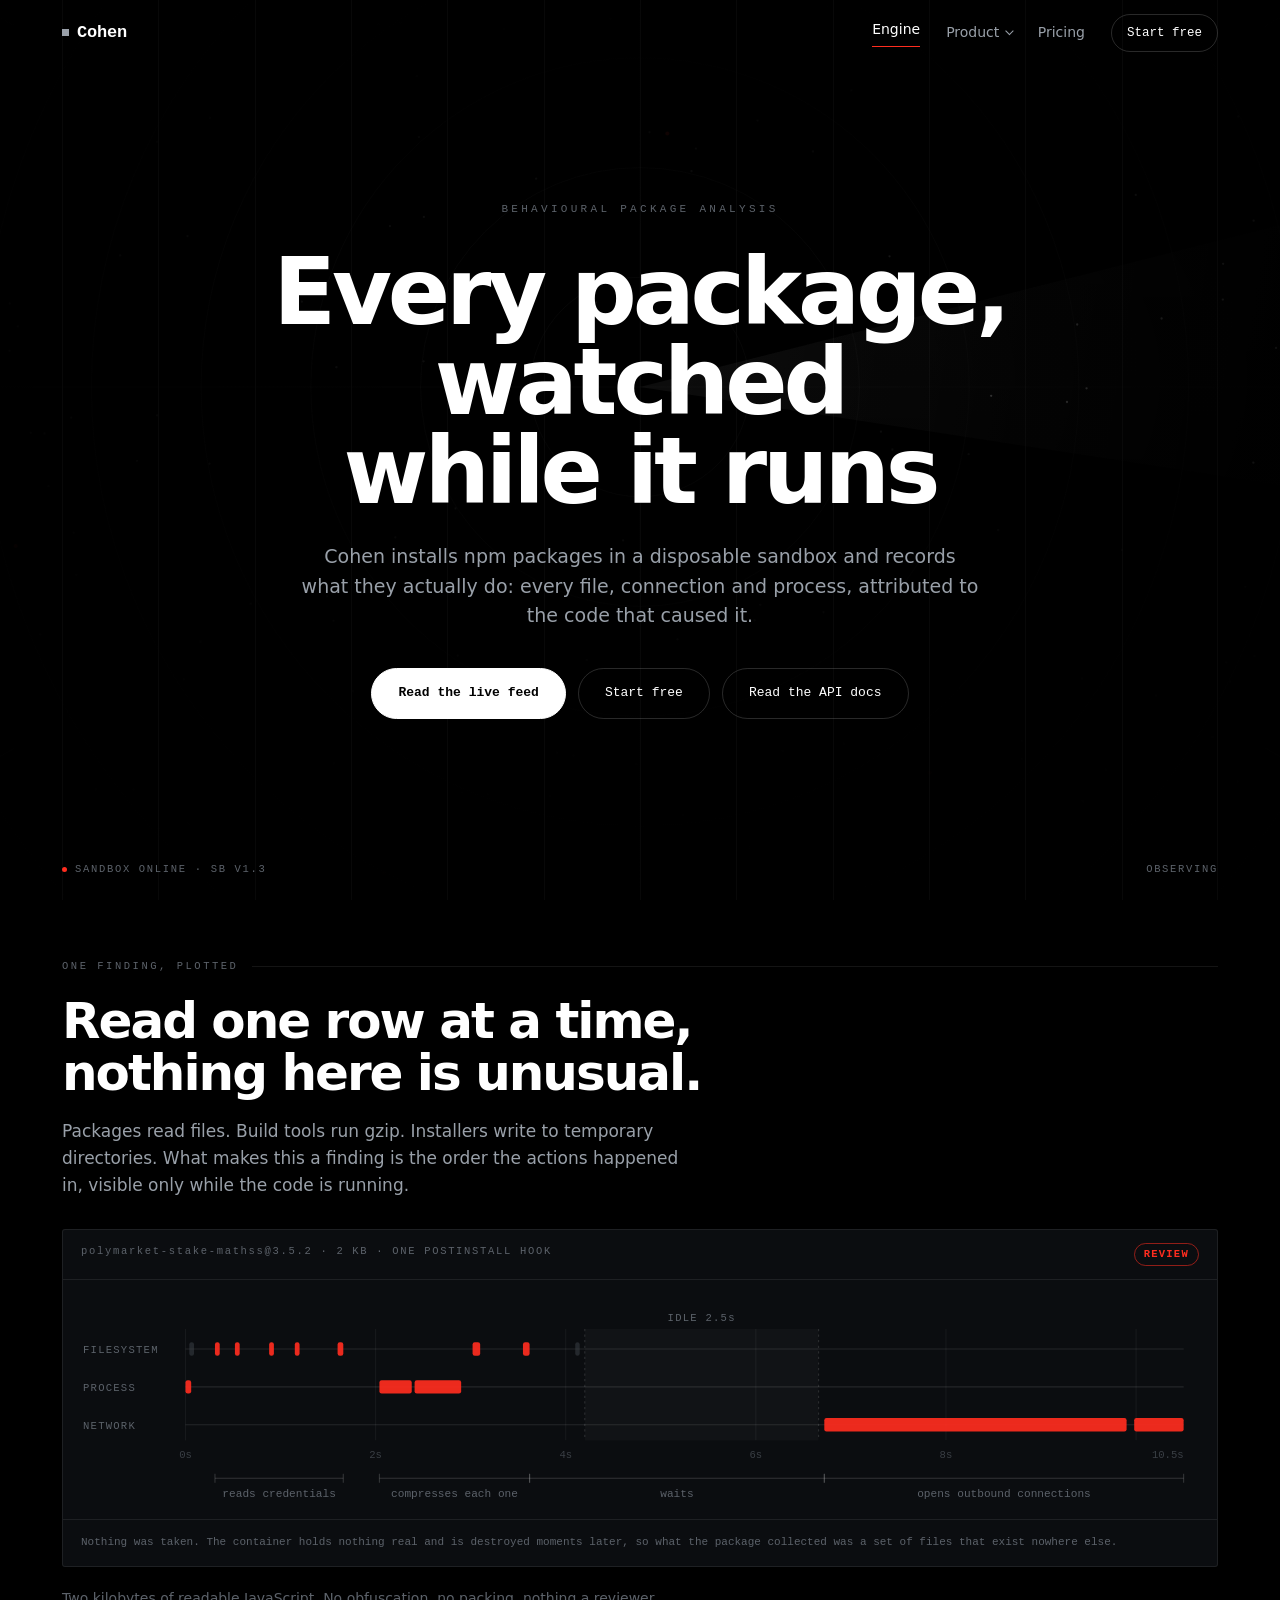
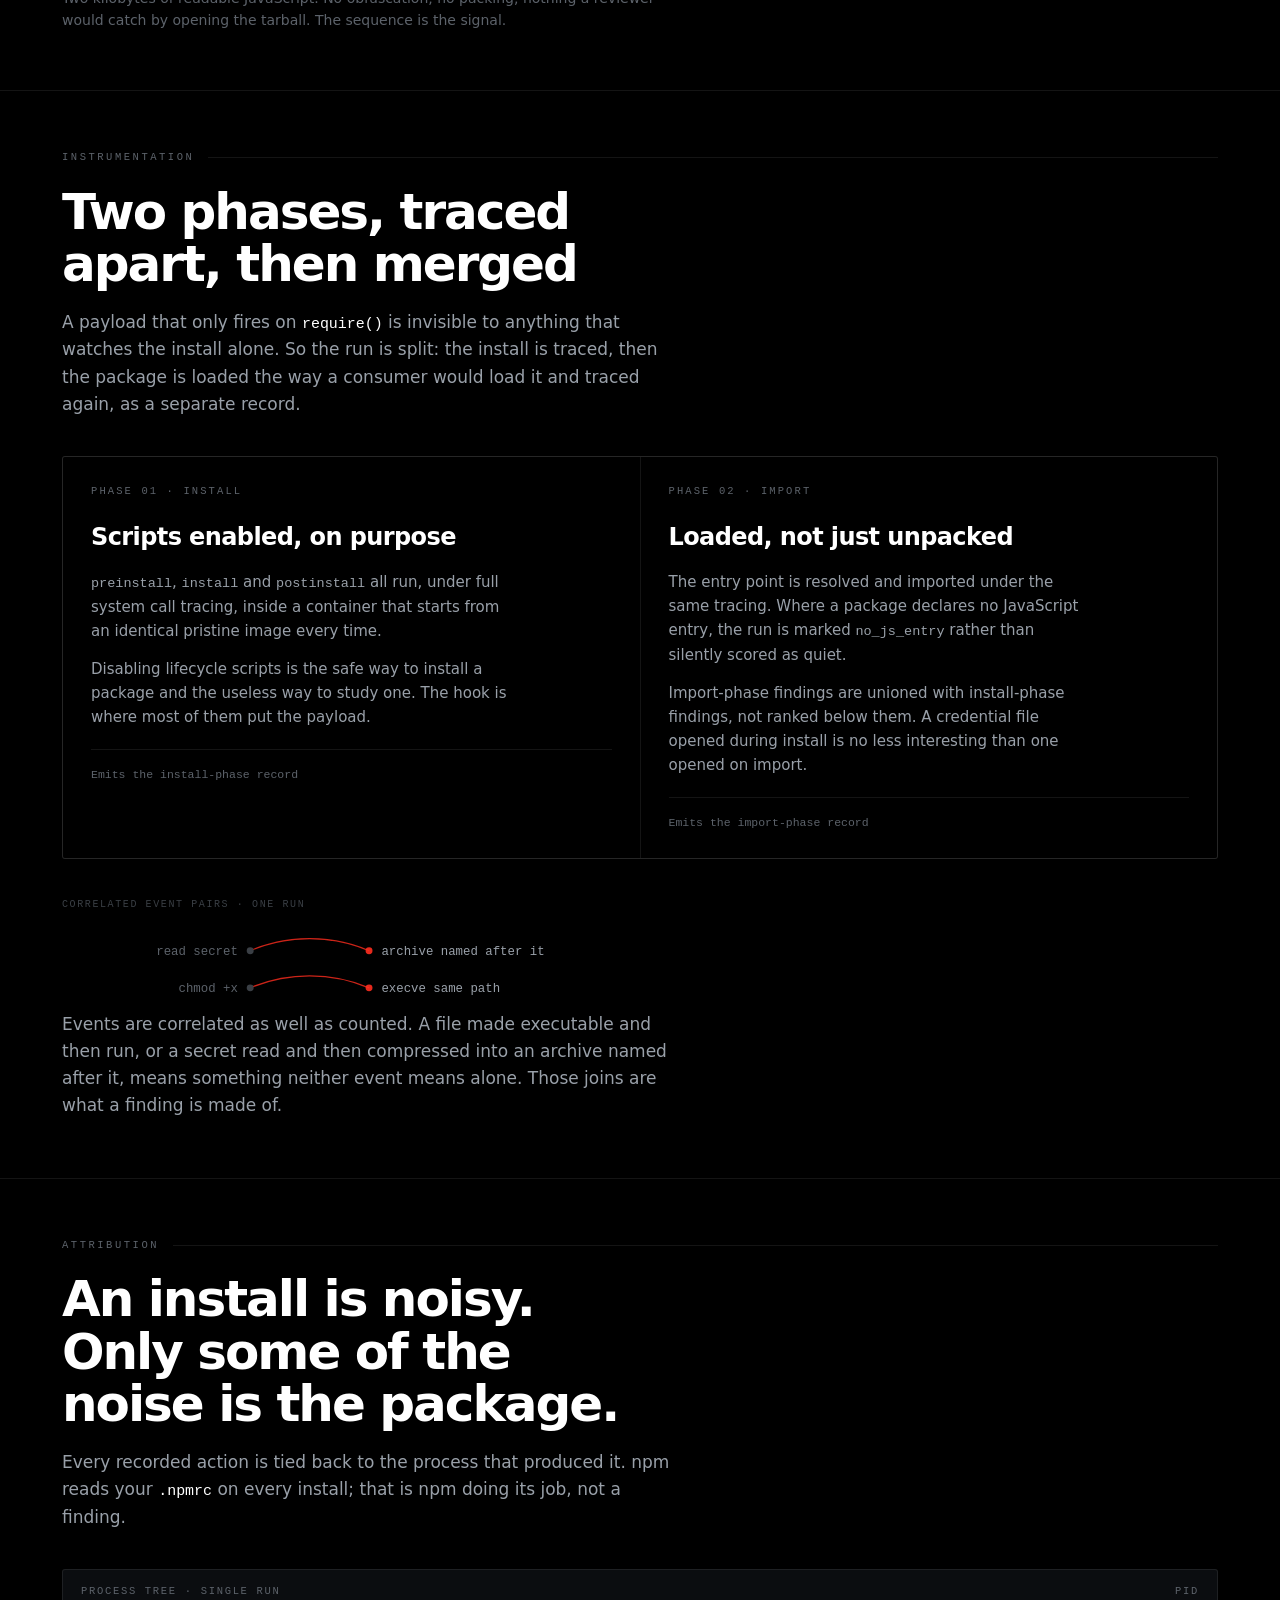
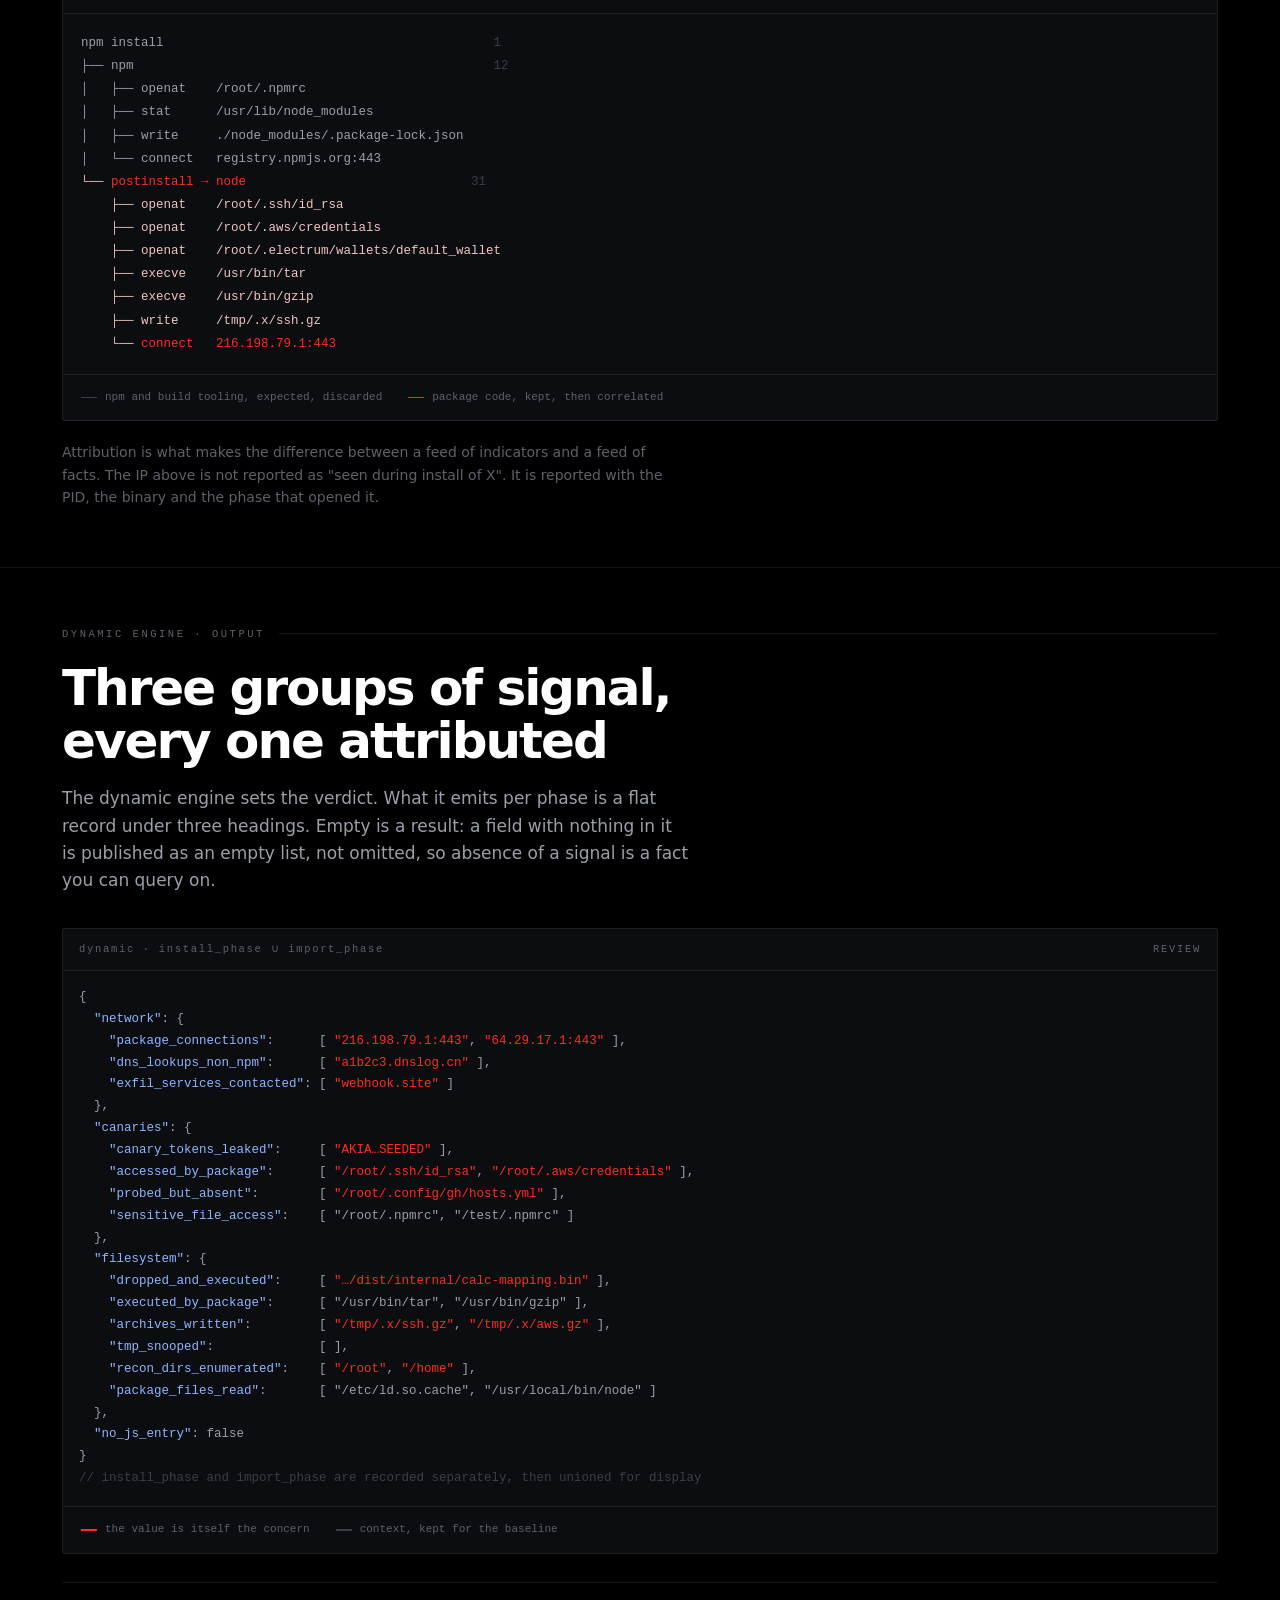
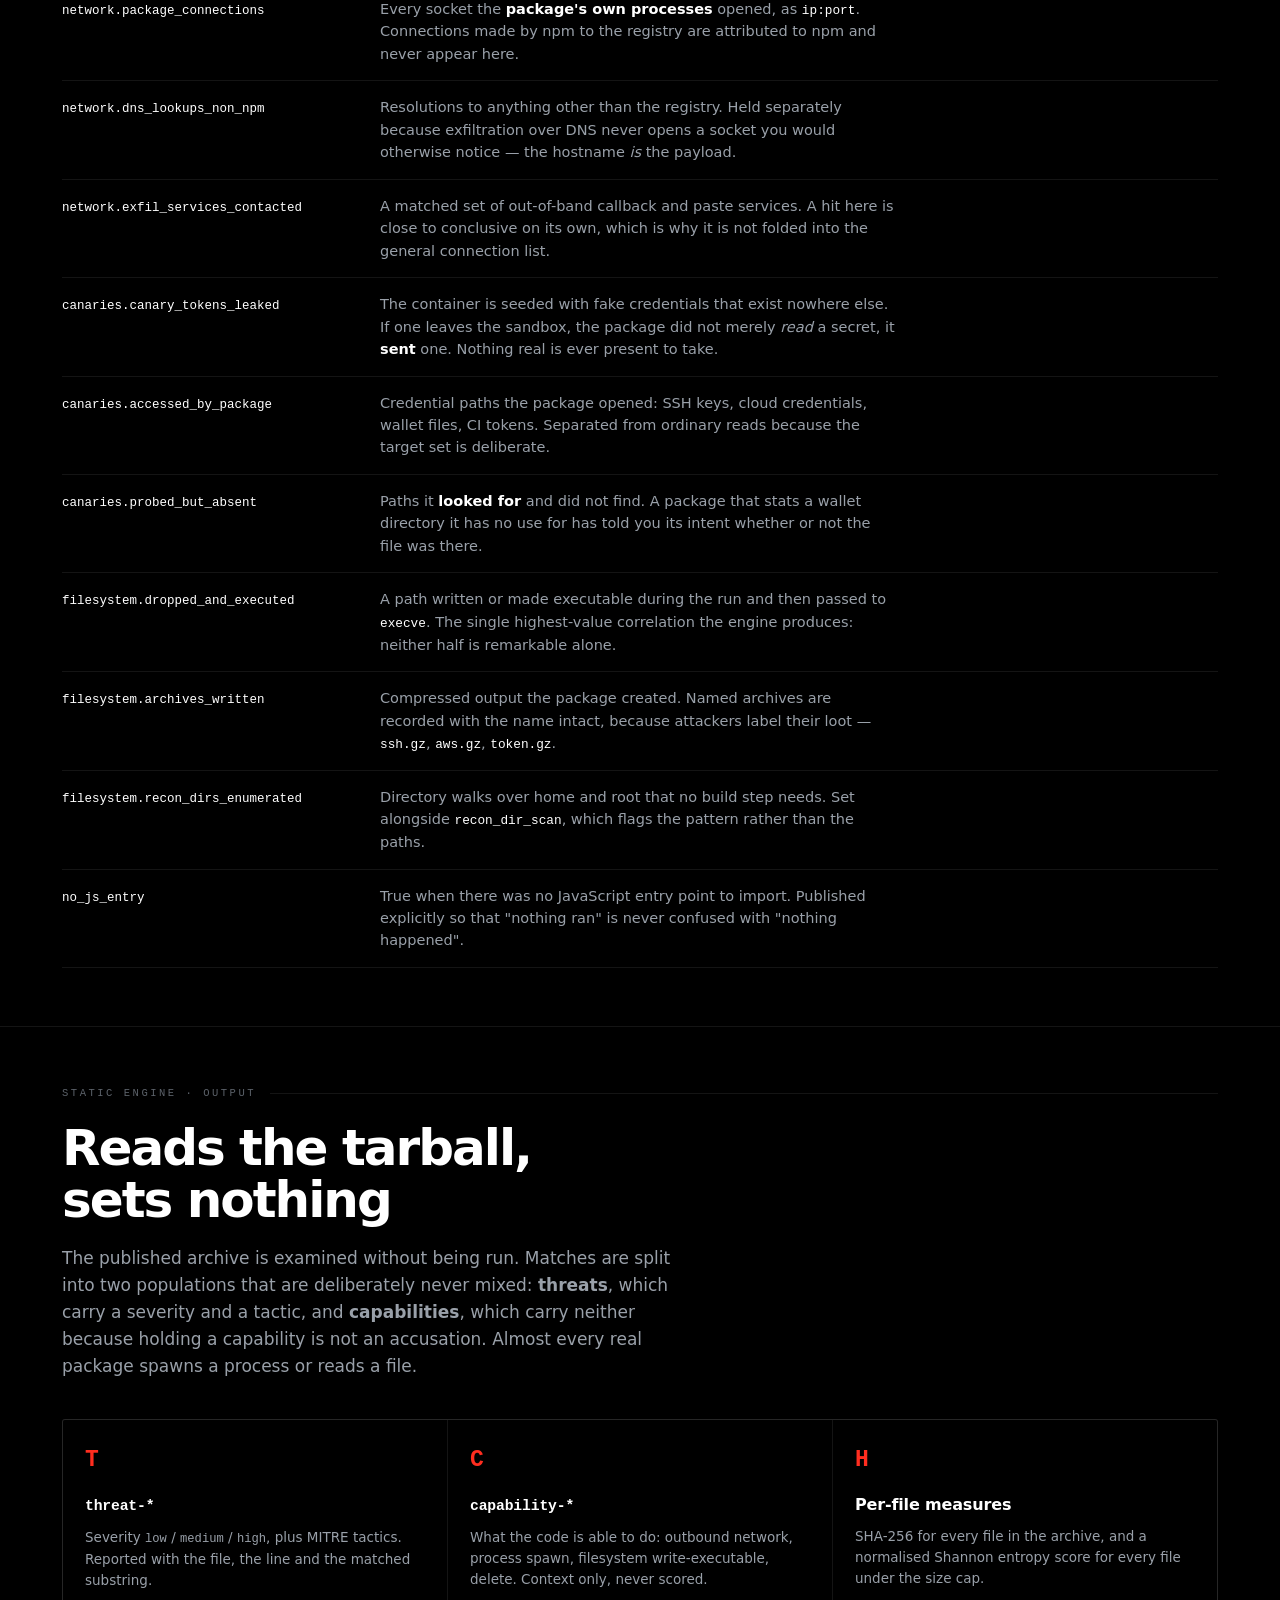
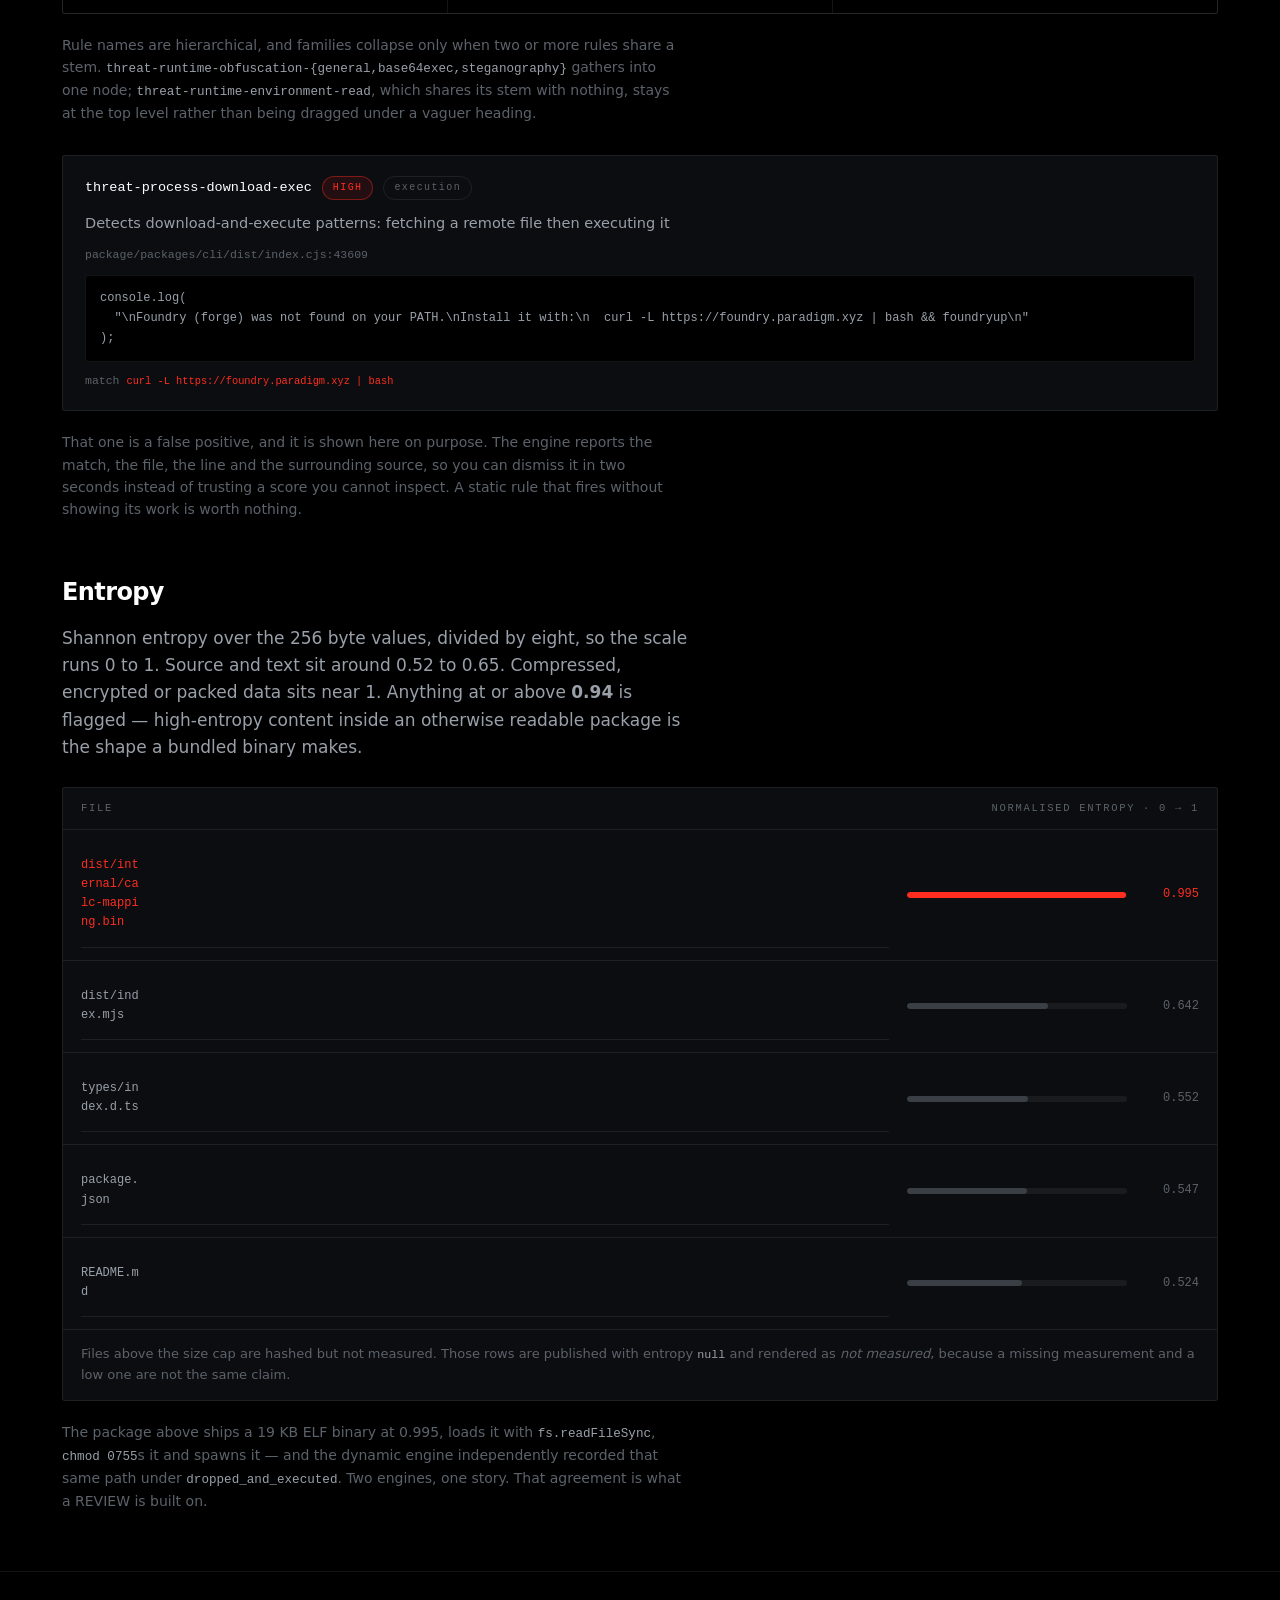
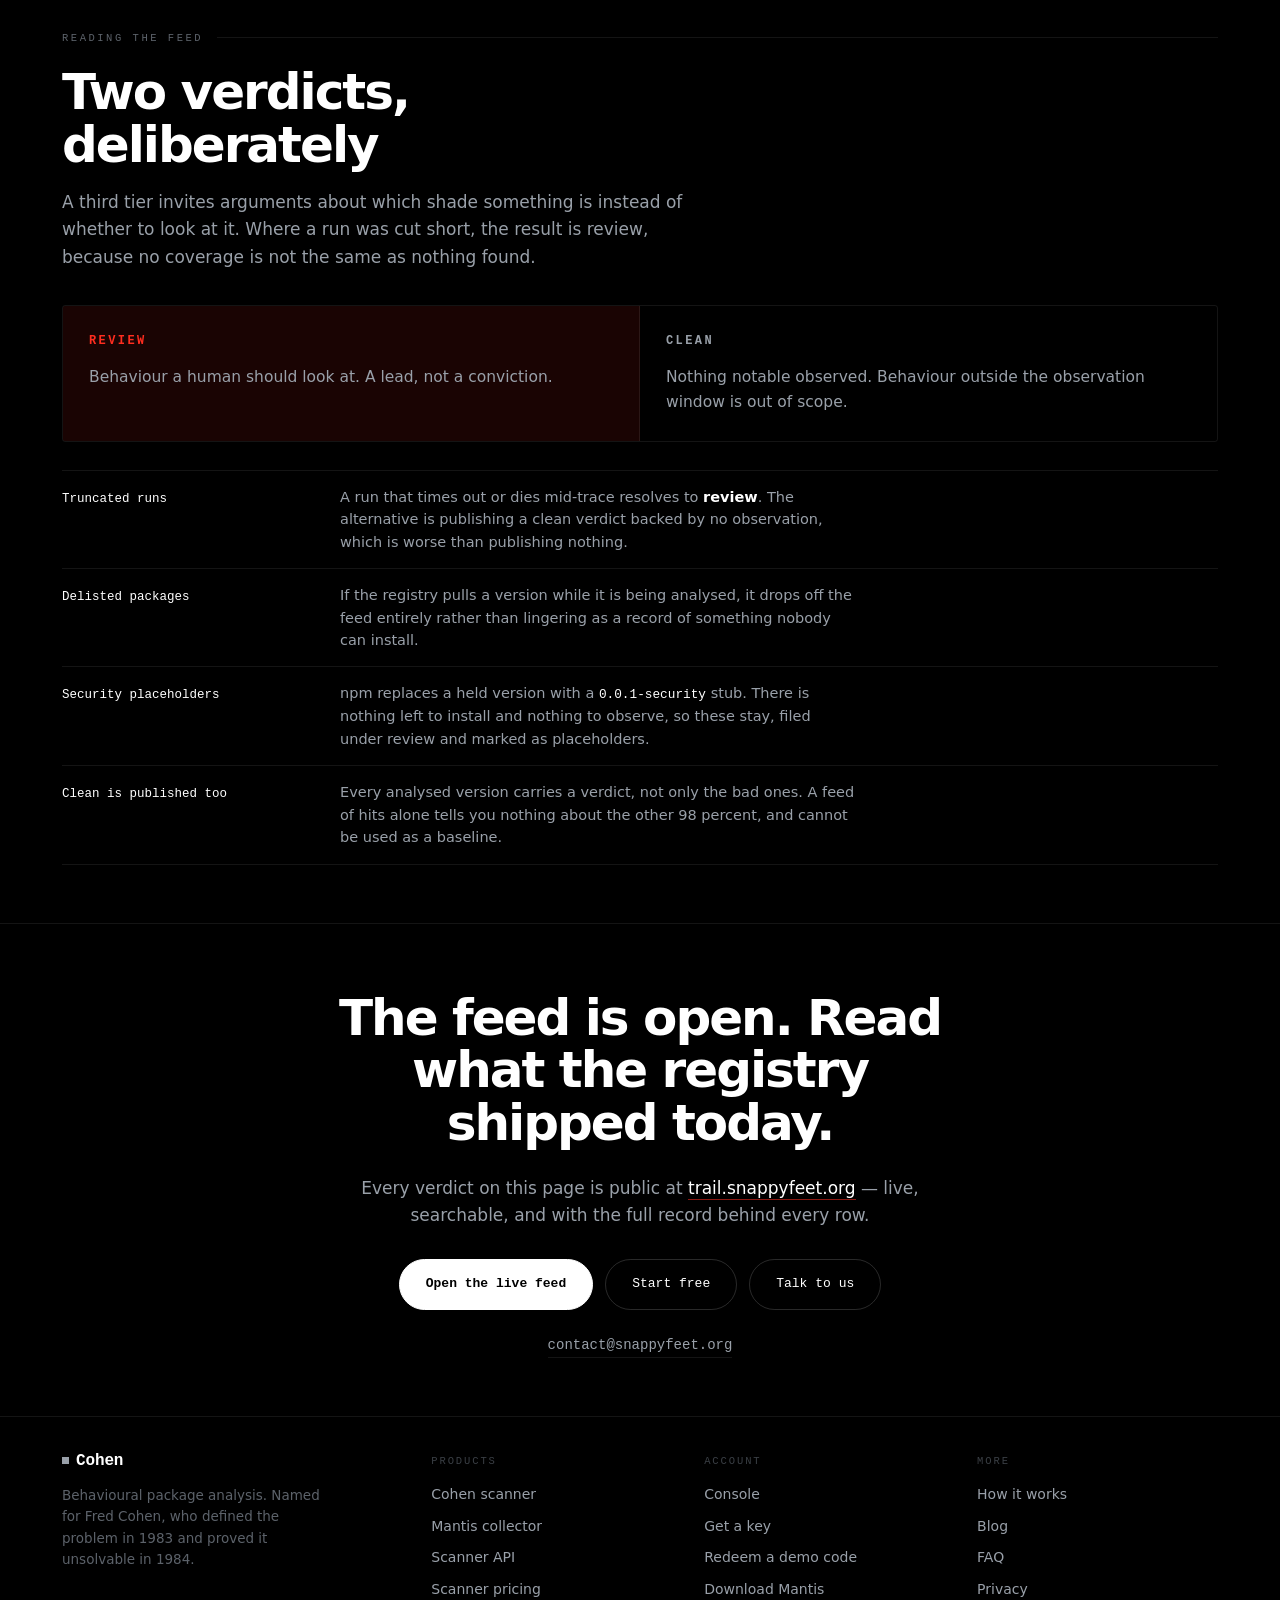
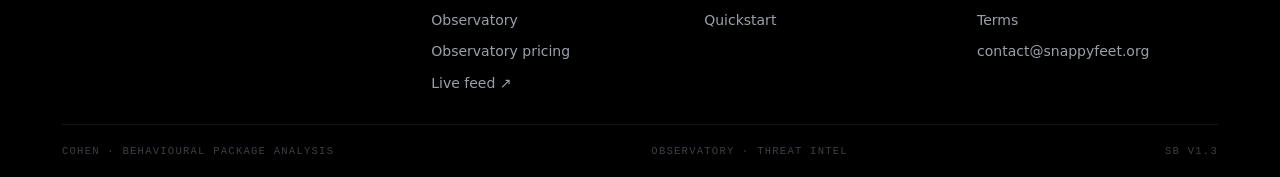
==== index.html @ 8ba9d689 "enhancing UI experience" ====
<!DOCTYPE html>
<html lang="en">
<head>
<meta charset="utf-8">
<meta name="viewport" content="width=device-width, initial-scale=1">
<title>Cohen · behavioural package analysis</title>
<meta name="description" content="Cohen installs npm packages in a disposable sandbox and records what they actually do: every file, connection and process, attributed to the code that caused it.">
<link rel="icon" href="data:image/svg+xml,%3Csvg%20xmlns=%27http://www.w3.org/2000/svg%27%20viewBox=%270%200%2032%2032%27%3E%3Crect%20width=%2732%27%20height=%2732%27%20fill=%27%23000%27/%3E%3Crect%20x=%2711%27%20y=%2711%27%20width=%2710%27%20height=%2710%27%20fill=%27%23fff%27/%3E%3C/svg%3E">
<link rel="stylesheet" href="styles.css">
</head>
<body>

<a class="skip" href="#main">Skip to content</a>
<div class="grid" aria-hidden="true"><div class="grid-in"><i></i><i></i><i></i><i></i><i></i><i></i><i></i><i></i><i></i><i></i><i></i><i></i></div></div>

<svg width="0" height="0" style="position:absolute" aria-hidden="true">
  <!-- Product marks. One filled point per mark; currentColor only; no radius.
       Use the -sm variants below 24px rendered — they are separate symbols,
       not scaled copies. See MARKS.md. -->
  <symbol id="mantis" viewBox="0 0 32 32">
    <path d="M12 6 H6 V26 H12" fill="none" stroke="currentColor" stroke-width="2.4" stroke-linejoin="miter" stroke-linecap="butt"/>
    <path d="M20 6 H26 V26 H20" fill="none" stroke="currentColor" stroke-width="2.4" stroke-linejoin="miter" stroke-linecap="butt"/>
    <circle cx="16" cy="16" r="2.6" fill="currentColor"/>
  </symbol>

  <symbol id="mantis-sm" viewBox="0 0 32 32">
    <path d="M12.5 5.6 H5.6 V26.4 H12.5" fill="none" stroke="currentColor" stroke-width="3.2" stroke-linejoin="miter" stroke-linecap="butt"/>
    <path d="M19.5 5.6 H26.4 V26.4 H19.5" fill="none" stroke="currentColor" stroke-width="3.2" stroke-linejoin="miter" stroke-linecap="butt"/>
    <circle cx="16" cy="16" r="3.2" fill="currentColor"/>
  </symbol>

  <symbol id="observatory" viewBox="0 0 32 32">
    <path d="M2 11 H24.89" stroke="currentColor" fill="none" stroke-width="1.6" stroke-linecap="butt" opacity=".45"/>
    <path d="M26.10 14.57 A10.2 10.2 0 1 1 22.47 8.11" fill="none" stroke="currentColor" stroke-width="2.4" stroke-linecap="butt"/>
    <circle cx="24.89" cy="11" r="2.8" fill="currentColor"/>
  </symbol>

  <symbol id="observatory-sm" viewBox="0 0 32 32">
    <path d="M26.17 15.21 A10.2 10.2 0 1 1 21.95 7.72" fill="none" stroke="currentColor" stroke-width="3" stroke-linecap="butt"/>
    <circle cx="24.89" cy="11" r="3.4" fill="currentColor"/>
  </symbol>
</svg>

<div class="nav" id="nav">
  <div class="w">
    <a class="mark" href="index.html" aria-label="Cohen, home"><i aria-hidden="true"></i>Cohen</a>
    <button class="burger" id="burger" aria-expanded="false" aria-controls="navlinks" aria-label="Menu"><i></i><i></i><i></i></button>
    <div class="nav-links" id="navlinks">
      <a class="here" href="index.html">Engine</a>

      <div class="drop" id="dropW">
        <button class="drop-t" id="dropT" type="button" aria-expanded="false" aria-controls="dropM">Product</button>
        <div class="drop-m" id="dropM">
          <div class="drop-card">
            <p class="drop-h">THREE PRODUCTS, ONE SANDBOX</p>
            <div class="row">
              <a class="api" href="api.html#packages">API</a>
              <a class="rmain" href="mantis.html">
                <span class="dn">Mantis</span>
                <span class="dd">Reads a project and resolves the whole dependency tree.</span>
              </a>
            </div>
            <div class="row">
              <a class="api" href="api.html#observatory">API</a>
              <a class="rmain" href="observatory.html">
                <span class="dn">Observatory</span>
                <span class="dd">The threat intel record, sold as data.</span>
              </a>
            </div>
            <div class="row">
              <a class="rmain" href="api.html#observatory">
                <span class="dn">Feed API</span>
                <span class="dd">Verdicts and indicators, straight into your workflow.</span>
              </a>
            </div>
          </div>
        </div>
      </div>

      <a href="pricing.html">Pricing</a>
      <a class="nav-cta" href="https://console.snappyfeet.org/">Start free</a>
    </div>
  </div>
</div>

<header class="hero">
  <canvas id="radar" aria-hidden="true"></canvas>
  <div class="w">
    <p class="kicker">BEHAVIOURAL PACKAGE ANALYSIS</p>
    <h1 class="title">Every package, watched while it runs</h1>
    <p class="dek">Cohen installs npm packages in a disposable sandbox and records what they actually do: every file, connection and process, attributed to the code that caused it.</p>
    <div class="btns">
      <a class="b f" href="https://trail.snappyfeet.org">Read the live feed</a>
      <a class="b g" href="pricing.html">Start free</a>
      <a class="b g" href="api.html">Read the API docs</a>
    </div>
   
  </div>
  <div class="hud">
    <span class="live"><b></b>SANDBOX ONLINE · SB V1.3</span>
    <span id="hudpkg">OBSERVING</span>
  </div>
</header>


<main id="main">

<!-- EVIDENCE -->
<section class="s" id="evidence">
  <div class="w">
    <p class="eyebrow">ONE FINDING, PLOTTED</p>
    <h2 class="h2">Read one row at a time, nothing here is unusual.</h2>
    <p class="lede">Packages read files. Build tools run gzip. Installers write to temporary directories. What makes this a finding is the order the actions happened in, visible only while the code is running.</p>
    <div class="plotwrap">
      <div class="plothead">
        <span>polymarket-stake-mathss@3.5.2 · 2 KB · ONE POSTINSTALL HOOK</span>
        <span class="rv">REVIEW</span>
      </div>
      <div class="plotscroll"><svg id="plot" viewBox="0 0 1000 186" role="img" aria-label="Timeline of file, process and network activity over 10.5 seconds"></svg></div>
      <div class="pfoot">Nothing was taken. The container holds nothing real and is destroyed moments later, so what the package collected was a set of files that exist nowhere else.</div>
    </div>
    <p class="undercap">Two kilobytes of readable JavaScript. No obfuscation, no packing, nothing a
      reviewer would catch by opening the tarball. The sequence is the signal.</p>
  </div>
</section>

<!-- INSTRUMENTATION -->
<section class="s rule" id="instrumentation">
  <div class="w">
    <p class="eyebrow">INSTRUMENTATION</p>
    <h2 class="h2">Two phases, traced apart, then merged</h2>
    <p class="lede">A payload that only fires on <code>require()</code> is invisible to anything that
      watches the install alone. So the run is split: the install is traced, then the package is loaded
      the way a consumer would load it and traced again, as a separate record.</p>
    <div class="two">
      <div class="eng">
        <p class="cap">PHASE 01 · INSTALL</p>
        <h3>Scripts enabled, on purpose</h3>
        <p><code>preinstall</code>, <code>install</code> and <code>postinstall</code> all run, under full
          system call tracing, inside a container that starts from an identical pristine image every time.</p>
        <p>Disabling lifecycle scripts is the safe way to install a package and the useless way to
          study one. The hook is where most of them put the payload.</p>
        <div class="seal">Emits the install-phase record</div>
      </div>
      <div class="eng">
        <p class="cap">PHASE 02 · IMPORT</p>
        <h3>Loaded, not just unpacked</h3>
        <p>The entry point is resolved and imported under the same tracing. Where a package declares no
          JavaScript entry, the run is marked <code>no_js_entry</code> rather than silently scored as quiet.</p>
        <p>Import-phase findings are unioned with install-phase findings, not ranked below them. A
          credential file opened during install is no less interesting than one opened on import.</p>
        <div class="seal">Emits the import-phase record</div>
      </div>
    </div>
    <div class="pairwrap">
      <p class="chartcap">CORRELATED EVENT PAIRS · ONE RUN</p>
      <svg id="pairs" viewBox="0 0 420 66" role="img" aria-label="Diagram of paired events joined into findings"></svg>
    </div>
    <p class="lede" style="margin-top:8px">Events are correlated as well as counted. A file made
      executable and then run, or a secret read and then compressed into an archive named after it,
      means something neither event means alone. Those joins are what a finding is made of.</p>
  </div>
</section>

<!-- ATTRIBUTION -->
<section class="s rule" id="attribution">
  <div class="w">
    <p class="eyebrow">ATTRIBUTION</p>
    <h2 class="h2">An install is noisy. Only some of the noise is the package.</h2>
    <p class="lede">Every recorded action is tied back to the process that produced it. npm reads your <code>.npmrc</code> on every install; that is npm doing its job, not a finding.</p>
    <div class="tree">
      <div class="th"><span>PROCESS TREE · SINGLE RUN</span><span>PID</span></div>
<pre><span class="n">npm install                                            <span class="tag">1</span>
├── npm                                                <span class="tag">12</span>
│   ├── openat    /root/.npmrc
│   ├── stat      /usr/lib/node_modules
│   ├── write     ./node_modules/.package-lock.json
│   └── connect   registry.npmjs.org:443</span>
<span class="pkgb">└── <span class="h">postinstall → node</span>                              <span class="tag">31</span>
    ├── openat    /root/.ssh/id_rsa
    ├── openat    /root/.aws/credentials
    ├── openat    /root/.electrum/wallets/default_wallet
    ├── execve    /usr/bin/tar
    ├── execve    /usr/bin/gzip
    ├── write     /tmp/.x/ssh.gz
    └── <span class="h">connect   216.198.79.1:443</span></span></pre>
      <div class="legend">
        <span><i></i>npm and build tooling, expected, discarded</span>
        <span><i class="a"></i>package code, kept, then correlated</span>
      </div>
    </div>
    <p class="undercap">Attribution is what makes the difference between a feed of indicators and a
      feed of facts. The IP above is not reported as "seen during install of X". It is reported with
      the PID, the binary and the phase that opened it.</p>
  </div>
</section>

<!-- DYNAMIC SIGNALS -->
<section class="s rule" id="signals">
  <div class="w">
    <p class="eyebrow">DYNAMIC ENGINE · OUTPUT</p>
    <h2 class="h2 wide">Three groups of signal, every one attributed</h2>
    <p class="lede">The dynamic engine sets the verdict. What it emits per phase is a flat record under
      three headings. Empty is a result: a field with nothing in it is published as an empty list, not
      omitted, so absence of a signal is a fact you can query on.</p>

    <div class="term" style="margin-top:34px">
      <div class="th"><span>dynamic · install_phase ∪ import_phase</span><span>REVIEW</span></div>
<pre>{
  <span class="k">"network"</span>: {
    <span class="k">"package_connections"</span>:      [ <span class="hot">"216.198.79.1:443"</span>, <span class="hot">"64.29.17.1:443"</span> ],
    <span class="k">"dns_lookups_non_npm"</span>:      [ <span class="hot">"a1b2c3.dnslog.cn"</span> ],
    <span class="k">"exfil_services_contacted"</span>: [ <span class="hot">"webhook.site"</span> ]
  },
  <span class="k">"canaries"</span>: {
    <span class="k">"canary_tokens_leaked"</span>:     [ <span class="hot">"AKIA…SEEDED"</span> ],
    <span class="k">"accessed_by_package"</span>:      [ <span class="hot">"/root/.ssh/id_rsa"</span>, <span class="hot">"/root/.aws/credentials"</span> ],
    <span class="k">"probed_but_absent"</span>:        [ <span class="hot">"/root/.config/gh/hosts.yml"</span> ],
    <span class="k">"sensitive_file_access"</span>:    [ <span class="v">"/root/.npmrc"</span>, <span class="v">"/test/.npmrc"</span> ]
  },
  <span class="k">"filesystem"</span>: {
    <span class="k">"dropped_and_executed"</span>:     [ <span class="hot">"…/dist/internal/calc-mapping.bin"</span> ],
    <span class="k">"executed_by_package"</span>:      [ <span class="v">"/usr/bin/tar"</span>, <span class="v">"/usr/bin/gzip"</span> ],
    <span class="k">"archives_written"</span>:         [ <span class="hot">"/tmp/.x/ssh.gz"</span>, <span class="hot">"/tmp/.x/aws.gz"</span> ],
    <span class="k">"tmp_snooped"</span>:              [ ],
    <span class="k">"recon_dirs_enumerated"</span>:    [ <span class="hot">"/root"</span>, <span class="hot">"/home"</span> ],
    <span class="k">"package_files_read"</span>:       [ <span class="v">"/etc/ld.so.cache"</span>, <span class="v">"/usr/local/bin/node"</span> ]
  },
  <span class="k">"no_js_entry"</span>: <span class="v">false</span>
}
<span class="cm">// install_phase and import_phase are recorded separately, then unioned for display</span></pre>
      <div class="legend">
        <span><i class="a"></i>the value is itself the concern</span>
        <span><i></i>context, kept for the baseline</span>
      </div>
    </div>

    <div class="flags">
      <div class="frow wide"><code>network.package_connections</code><p>Every socket the <b>package's own processes</b> opened, as <code>ip:port</code>. Connections made by npm to the registry are attributed to npm and never appear here.</p></div>
      <div class="frow wide"><code>network.dns_lookups_non_npm</code><p>Resolutions to anything other than the registry. Held separately because exfiltration over DNS never opens a socket you would otherwise notice &mdash; the hostname <i>is</i> the payload.</p></div>
      <div class="frow wide"><code>network.exfil_services_contacted</code><p>A matched set of out-of-band callback and paste services. A hit here is close to conclusive on its own, which is why it is not folded into the general connection list.</p></div>
      <div class="frow wide"><code>canaries.canary_tokens_leaked</code><p>The container is seeded with fake credentials that exist nowhere else. If one leaves the sandbox, the package did not merely <i>read</i> a secret, it <b>sent</b> one. Nothing real is ever present to take.</p></div>
      <div class="frow wide"><code>canaries.accessed_by_package</code><p>Credential paths the package opened: SSH keys, cloud credentials, wallet files, CI tokens. Separated from ordinary reads because the target set is deliberate.</p></div>
      <div class="frow wide"><code>canaries.probed_but_absent</code><p>Paths it <b>looked for</b> and did not find. A package that stats a wallet directory it has no use for has told you its intent whether or not the file was there.</p></div>
      <div class="frow wide"><code>filesystem.dropped_and_executed</code><p>A path written or made executable during the run and then passed to <code>execve</code>. The single highest-value correlation the engine produces: neither half is remarkable alone.</p></div>
      <div class="frow wide"><code>filesystem.archives_written</code><p>Compressed output the package created. Named archives are recorded with the name intact, because attackers label their loot &mdash; <code>ssh.gz</code>, <code>aws.gz</code>, <code>token.gz</code>.</p></div>
      <div class="frow wide"><code>filesystem.recon_dirs_enumerated</code><p>Directory walks over home and root that no build step needs. Set alongside <code>recon_dir_scan</code>, which flags the pattern rather than the paths.</p></div>
      <div class="frow wide"><code>no_js_entry</code><p>True when there was no JavaScript entry point to import. Published explicitly so that "nothing ran" is never confused with "nothing happened".</p></div>
    </div>
  </div>
</section>

<!-- STATIC -->
<section class="s rule" id="static">
  <div class="w">
    <p class="eyebrow">STATIC ENGINE · OUTPUT</p>
    <h2 class="h2">Reads the tarball, sets nothing</h2>
    <p class="lede">The published archive is examined without being run. Matches are split into two
      populations that are deliberately never mixed: <b>threats</b>, which carry a severity and a
      tactic, and <b>capabilities</b>, which carry neither because holding a capability is not an
      accusation. Almost every real package spawns a process or reads a file.</p>

    <div class="intel three">
      <div class="icard">
        <div class="n">T</div>
        <h4><code>threat-*</code></h4>
        <p>Severity <code>low</code> / <code>medium</code> / <code>high</code>, plus MITRE tactics. Reported with the file, the line and the matched substring.</p>
      </div>
      <div class="icard">
        <div class="n">C</div>
        <h4><code>capability-*</code></h4>
        <p>What the code is able to do: outbound network, process spawn, filesystem write-executable, delete. Context only, never scored.</p>
      </div>
      <div class="icard">
        <div class="n">H</div>
        <h4>Per-file measures</h4>
        <p>SHA-256 for every file in the archive, and a normalised Shannon entropy score for every file under the size cap.</p>
      </div>
    </div>

    <p class="undercap">Rule names are hierarchical, and families collapse only when two or more rules
      share a stem. <code>threat-runtime-obfuscation-{general,base64exec,steganography}</code> gathers
      into one node; <code>threat-runtime-environment-read</code>, which shares its stem with nothing,
      stays at the top level rather than being dragged under a vaguer heading.</p>

    <div class="entry" style="margin-top:30px">
      <div class="etop">
        <span class="ename">threat-process-download-exec</span>
        <span class="sev high">high</span>
        <span class="tac">execution</span>
      </div>
      <div class="emsg">Detects download-and-execute patterns: fetching a remote file then executing it</div>
      <div class="eloc">package/packages/cli/dist/index.cjs:43609</div>
      <div class="ecode">console.log(
  "\nFoundry (forge) was not found on your PATH.\nInstall it with:\n  curl -L https://foundry.paradigm.xyz | bash &amp;&amp; foundryup\n"
);</div>
      <div class="ematch">match <code>curl -L https://foundry.paradigm.xyz | bash</code></div>
    </div>
    <p class="undercap">That one is a false positive, and it is shown here on purpose. The engine reports
      the match, the file, the line and the surrounding source, so you can dismiss it in two seconds
      instead of trusting a score you cannot inspect. A static rule that fires without showing its work
      is worth nothing.</p>

    <h3 class="h3">Entropy</h3>
    <p class="lede">Shannon entropy over the 256 byte values, divided by eight, so the scale runs 0 to 1.
      Source and text sit around 0.52 to 0.65. Compressed, encrypted or packed data sits near 1.
      Anything at or above <b>0.94</b> is flagged &mdash; high-entropy content inside an otherwise
      readable package is the shape a bundled binary makes.</p>

    <div class="ent">
      <div class="enthead"><span>FILE</span><span>NORMALISED ENTROPY · 0 → 1</span></div>
      <div class="entrow hi">
        <span class="ep">dist/internal/calc-mapping.bin</span>
        <span class="ebar"><i style="width:99.5%"></i></span>
        <span class="ev">0.995</span>
      </div>
      <div class="entrow">
        <span class="ep">dist/index.mjs</span>
        <span class="ebar"><i style="width:64.2%"></i></span>
        <span class="ev">0.642</span>
      </div>
      <div class="entrow">
        <span class="ep">types/index.d.ts</span>
        <span class="ebar"><i style="width:55.2%"></i></span>
        <span class="ev">0.552</span>
      </div>
      <div class="entrow">
        <span class="ep">package.json</span>
        <span class="ebar"><i style="width:54.7%"></i></span>
        <span class="ev">0.547</span>
      </div>
      <div class="entrow">
        <span class="ep">README.md</span>
        <span class="ebar"><i style="width:52.4%"></i></span>
        <span class="ev">0.524</span>
      </div>
      <div class="entfoot">Files above the size cap are hashed but not measured. Those rows are published
        with entropy <code>null</code> and rendered as <i>not measured</i>, because a missing measurement
        and a low one are not the same claim.</div>
    </div>
    <p class="undercap">The package above ships a 19 KB ELF binary at 0.995, loads it with
      <code>fs.readFileSync</code>, <code>chmod 0755</code>s it and spawns it &mdash; and the dynamic
      engine independently recorded that same path under <code>dropped_and_executed</code>. Two engines,
      one story. That agreement is what a REVIEW is built on.</p>
  </div>
</section>

<!-- VERDICTS -->
<section class="s rule" id="verdicts">
  <div class="w">
    <p class="eyebrow">READING THE FEED</p>
    <h2 class="h2">Two verdicts, deliberately</h2>
    <p class="lede">A third tier invites arguments about which shade something is instead of whether to look at it. Where a run was cut short, the result is review, because no coverage is not the same as nothing found.</p>
    <div class="verd">
      <div class="r"><div class="lab">REVIEW</div><p>Behaviour a human should look at. A lead, not a conviction.</p></div>
      <div class="c"><div class="lab">CLEAN</div><p>Nothing notable observed. Behaviour outside the observation window is out of scope.</p></div>
    </div>
    <div class="flags">
      <div class="frow"><code>Truncated runs</code><p>A run that times out or dies mid-trace resolves to <b>review</b>. The alternative is publishing a clean verdict backed by no observation, which is worse than publishing nothing.</p></div>
      <div class="frow"><code>Delisted packages</code><p>If the registry pulls a version while it is being analysed, it drops off the feed entirely rather than lingering as a record of something nobody can install.</p></div>
      <div class="frow"><code>Security placeholders</code><p>npm replaces a held version with a <code>0.0.1-security</code> stub. There is nothing left to install and nothing to observe, so these stay, filed under review and marked as placeholders.</p></div>
      <div class="frow"><code>Clean is published too</code><p>Every analysed version carries a verdict, not only the bad ones. A feed of hits alone tells you nothing about the other 98 percent, and cannot be used as a baseline.</p></div>
    </div>
  </div>
</section>

<section class="cta rule">
  <div class="w">
    <h2 class="h2" style="max-width:21ch">The feed is open. Read what the registry shipped today.</h2>
    <p class="lede" style="margin:0 auto 30px;text-align:center">Every verdict on this page is public at
      <a class="ext" href="https://trail.snappyfeet.org">trail.snappyfeet.org</a> &mdash; live, searchable,
      and with the full record behind every row.</p>
    <div class="btns">
      <a class="b f" href="https://trail.snappyfeet.org">Open the live feed</a>
      <a class="b g" href="pricing.html">Start free</a>
      <a class="b g" href="mailto:contact@snappyfeet.org">Talk to us</a>
    </div>
    <a class="mail" href="mailto:contact@snappyfeet.org">contact@snappyfeet.org</a>
  </div>
</section>

</main>


<footer class="foot">
  <div class="w">
    <div class="fgrid">
      <div>
        <a class="mark" href="index.html" style="font-size:16px" aria-label="Cohen, home"><i aria-hidden="true"></i>Cohen</a>
        <p style="color:var(--ash2);font-size:13.5px;margin:16px 0 0;max-width:32ch">Behavioural package analysis. Named for Fred Cohen, who defined the problem in 1983 and proved it unsolvable in 1984.</p>
      </div>
      <div>
        <h5>PRODUCTS</h5>
        <ul>
          <li><a href="index.html#evidence">Cohen scanner</a></li>
          <li><a href="mantis.html">Mantis collector</a></li>
          <li><a href="api.html">Scanner API</a></li>
          <li><a href="pricing.html">Scanner pricing</a></li>
          <li><a href="observatory.html">Observatory</a></li>
          <li><a href="observatory.html#observatory-pricing">Observatory pricing</a></li>
          <li><a href="https://trail.snappyfeet.org">Live feed &#8599;</a></li>
        </ul>
      </div>
      <div>
        <h5>ACCOUNT</h5>
        <ul>
          <li><a href="https://console.snappyfeet.org/">Console</a></li>
          <li><a href="https://console.snappyfeet.org/">Get a key</a></li>
          <li><a href="https://console.snappyfeet.org/demo">Redeem a demo code</a></li>
          <li><a href="https://console.snappyfeet.org/download">Download Mantis</a></li>
          <li><a href="api.html#quickstart">Quickstart</a></li>
        </ul>
      </div>
      <div>
        <h5>MORE</h5>
        <ul>
          <li><a href="method.html">How it works</a></li>
          <li><a href="blog.html">Blog</a></li>
          <li><a href="pricing.html#faq">FAQ</a></li>
          <li><a href="privacy.html">Privacy</a></li>
          <li><a href="terms.html">Terms</a></li>
          <li><a href="mailto:contact@snappyfeet.org">contact@snappyfeet.org</a></li>
        </ul>
      </div>
    </div>
    <div class="fbar">
      <span>COHEN · BEHAVIOURAL PACKAGE ANALYSIS</span>
      <span>OBSERVATORY · THREAT INTEL</span>
      <span>SB V1.3</span>
    </div>
  </div>
</footer>

<script src="app.js" defer></script>
</body>
</html>
---- styles.css ----
/* ══════════════════════════════════════════════════════════════
   COHEN · site stylesheet
   One sheet for every page. Edit tokens in :root, nothing else.
   Loaded by all pages via <link rel="stylesheet" href="styles.css">
   ══════════════════════════════════════════════════════════════ */
/* ══════════════════════════════════════════════════════════════
   TYPEFACE: swap these two lines to match your chosen face.
   ══════════════════════════════════════════════════════════════ */
:root{
  --font: ui-sans-serif, system-ui, -apple-system, "Segoe UI", Helvetica, Arial, sans-serif;
  --mono: ui-monospace, SFMono-Regular, "SF Mono", Menlo, Consolas, monospace;
}
:root{
  --black:#000; --deep:#08090B; --panel:#0B0D10; --panel2:#101318;
  --hair:rgba(255,255,255,.08); --hair2:rgba(255,255,255,.16); --grid:rgba(255,255,255,.030);
  --white:#fff; --ash:#99A0A9; --ash2:#5C626A; --ash3:#3A3F45;
  --alarm:#FF2D1F; --alarm-dim:rgba(255,45,31,.10);
}
*{box-sizing:border-box}
html{scroll-behavior:smooth;-webkit-text-size-adjust:100%;scroll-padding-top:72px}
body{margin:0;background:var(--black);color:var(--white);font-family:var(--font);line-height:1.6;
  -webkit-font-smoothing:antialiased;text-rendering:optimizeLegibility}
a{color:inherit}
canvas,svg{display:block;max-width:100%}
.w{max-width:1220px;margin:0 auto;padding:0 32px;position:relative;z-index:2}
@media(max-width:640px){.w{padding:0 20px}}
::selection{background:var(--alarm);color:#fff}
:focus-visible{outline:2px solid var(--alarm);outline-offset:4px;border-radius:2px}
.skip{position:absolute;left:-9999px;z-index:200;background:#fff;color:#000;padding:10px 16px;font-family:var(--mono);font-size:13px}
.skip:focus{left:12px;top:12px}
code{font-family:var(--mono);font-size:.9em}

/* hairline column grid */
.grid{position:fixed;inset:0;z-index:4;pointer-events:none}
.grid-in{max-width:1220px;height:100%;margin:0 auto;padding:0 32px;display:grid;grid-template-columns:repeat(12,1fr)}
.grid-in i{border-left:1px solid var(--grid)}
.grid-in i:last-child{border-right:1px solid var(--grid)}
@media(max-width:900px){.grid-in{grid-template-columns:repeat(4,1fr);padding:0 20px}}

/* ── announcement + nav ── */
@keyframes blip{0%,100%{opacity:1}50%{opacity:.2}}

.nav{position:fixed;inset:0 0 auto 0;z-index:80;height:66px;display:flex;align-items:center;
  border-bottom:1px solid transparent;transition:background .28s,border-color .28s}
.nav.solid{background:rgba(3,4,5,.92);backdrop-filter:blur(16px);border-bottom-color:var(--hair)}
.nav .w{display:flex;align-items:center;justify-content:space-between;width:100%}
.mark{display:flex;align-items:center;font-family:var(--mono);font-size:17px;text-decoration:none;
  font-weight:600;letter-spacing:-.01em;line-height:1}
.mark svg{width:.86em;height:.86em;margin-right:.24em;flex:none}
.nav-links{display:flex;gap:26px;align-items:center;font-size:14px;color:var(--ash)}
.nav-links a{text-decoration:none;transition:color .18s}
.nav-links a:hover{color:var(--white)}
.nav-cta{font-family:var(--mono);font-size:12.5px;color:var(--white)!important;border:1px solid var(--hair2);
  padding:8px 15px;border-radius:999px}
.nav-cta:hover{border-color:var(--white)}
.burger{display:none;background:none;border:0;padding:10px;cursor:pointer}
.burger i{display:block;width:20px;height:1.5px;background:#fff;margin:4px 0;transition:.25s}
.burger[aria-expanded="true"] i:nth-child(1){transform:translateY(5.5px) rotate(45deg)}
.burger[aria-expanded="true"] i:nth-child(2){opacity:0}
.burger[aria-expanded="true"] i:nth-child(3){transform:translateY(-5.5px) rotate(-45deg)}
@media(max-width:960px){
  .burger{display:block}
  .nav-links{position:fixed;inset:66px 0 auto 0;flex-direction:column;align-items:stretch;gap:0;
    background:rgba(3,4,5,.98);backdrop-filter:blur(16px);border-bottom:1px solid var(--hair);
    padding:8px 0 20px;transform:translateY(-8px);opacity:0;pointer-events:none;transition:.22s;
    max-height:calc(100svh - 66px);overflow-y:auto}
  .nav-links.open{transform:none;opacity:1;pointer-events:auto}
  .nav-links a{padding:15px 24px;font-size:16px;border-bottom:1px solid var(--hair)}
  .nav-cta{margin:16px 24px 0;text-align:center}
}

/* ── hero ── */
.hero{position:relative;min-height:100svh;display:flex;align-items:center;overflow:hidden}
#radar{position:absolute;inset:0;width:100%;height:100%;opacity:.72}
.hero::after{content:"";position:absolute;inset:0;pointer-events:none;z-index:1;
  background:radial-gradient(ellipse 66% 56% at 50% 42%,transparent 10%,rgba(0,0,0,.8) 76%),
             linear-gradient(180deg,#000 0%,transparent 24%,rgba(0,0,0,.6) 78%,#000 100%)}
.hero .w{z-index:3;text-align:center;padding:124px 32px 104px}
.kicker{font-family:var(--mono);font-size:11px;letter-spacing:.3em;color:var(--ash2);margin:0 0 30px}
.title{font-size:clamp(38px,7.4vw,92px);line-height:.97;font-weight:600;letter-spacing:-.045em;
  margin:0 auto 26px;max-width:14ch;text-wrap:balance}
.dek{font-size:clamp(16px,1.55vw,19px);color:var(--ash);max-width:56ch;margin:0 auto 38px;line-height:1.55}
.btns{display:flex;gap:12px;justify-content:center;flex-wrap:wrap}
.b{font-family:var(--mono);font-size:13px;padding:14px 26px;text-decoration:none;border-radius:999px;
  border:1px solid #fff;transition:.18s;white-space:nowrap}
.b.f{background:#fff;color:#000;font-weight:600}
.b.f:hover{background:var(--ash)}
.b.g{border-color:var(--hair2)}
.b.g:hover{border-color:#fff}
.hud{position:absolute;bottom:22px;left:0;right:0;z-index:5;max-width:1220px;margin:0 auto;padding:0 32px;
  display:flex;justify-content:space-between;gap:16px;font-family:var(--mono);font-size:10.5px;
  letter-spacing:.16em;color:var(--ash2)}
@media(max-width:640px){.hud{padding:0 20px;letter-spacing:.08em}.hero .w{padding:106px 20px 92px}}
.hud .live{display:flex;align-items:center;gap:8px}
.hud .live b{width:5px;height:5px;border-radius:50%;background:var(--alarm);animation:blip 2.2s infinite}

/* ── section shell ── */
.s{padding:58px 0;position:relative;z-index:2}
@media(max-width:760px){.s{padding:44px 0}}
.rule{border-top:1px solid var(--hair)}
.h2{font-size:clamp(27px,4.2vw,50px);line-height:1.05;font-weight:600;letter-spacing:-.04em;
  margin:0 0 18px;max-width:19ch;text-wrap:balance}
.h2.wide{max-width:24ch}
.lede{color:var(--ash);font-size:17px;max-width:58ch;margin:0;line-height:1.6}
.lede + .lede{margin-top:14px}
.eyebrow{font-family:var(--mono);font-size:10.5px;letter-spacing:.24em;color:var(--ash2);
  margin:0 0 20px;display:flex;align-items:center;gap:14px}
.eyebrow::after{content:"";flex:1;height:1px;background:var(--hair)}
.center{text-align:center}
.center .h2,.center .lede{margin-left:auto;margin-right:auto}
.center .eyebrow{justify-content:center}
.center .eyebrow::after{display:none}

/* ── timeline plot ── */
/* ── second product: observatory ── */
.prod{border:1px solid var(--hair2);border-radius:4px;background:
  radial-gradient(ellipse 70% 100% at 50% 0%,rgba(255,45,31,.045),transparent 70%),var(--deep);
  padding:38px 42px}
@media(max-width:760px){.prod{padding:32px 22px}}
.prod .eyebrow{color:var(--alarm)}
.prod .eyebrow::after{background:rgba(255,45,31,.28)}
.plock{display:flex;align-items:center;gap:13px;margin:0 0 26px}
/* 30px is above the 24px threshold, so the full-weight symbols are correct
   here. Anywhere a mark renders below 24px, use #mantis-sm / #observatory-sm
   instead of scaling these down. */
.plock svg{width:30px;height:30px;flex:none;color:var(--white)}
/* Guard: the marks are drawn with butt caps and miter joins on purpose.
   An inherited round linecap from an icon library would break them. */
.plock svg,.mark svg{stroke-linecap:butt;stroke-linejoin:miter}
.plock .pn{font-family:var(--mono);font-size:23px;font-weight:600;letter-spacing:-.02em;line-height:1}
.plock .by{font-family:var(--mono);font-size:10.5px;letter-spacing:.2em;color:var(--ash3);
  padding-left:13px;border-left:1px solid var(--hair);align-self:stretch;display:flex;align-items:center}
@media(max-width:560px){.plock .by{display:none}}
.deliv{display:flex;flex-wrap:wrap;gap:8px;margin-top:26px}
.deliv span{font-family:var(--mono);font-size:11px;letter-spacing:.1em;color:var(--ash2);
  border:1px solid var(--hair);border-radius:999px;padding:6px 14px}

.plotwrap{margin-top:30px;border:1px solid var(--hair);background:var(--panel);border-radius:3px;overflow:hidden}
.plothead{display:flex;justify-content:space-between;gap:12px;padding:13px 18px;border-bottom:1px solid var(--hair);
  font-family:var(--mono);font-size:10.5px;letter-spacing:.16em;color:var(--ash2)}
.plothead .rv{color:var(--alarm);border:1px solid rgba(255,45,31,.55);padding:2px 9px;border-radius:999px;font-weight:700;letter-spacing:.12em}
.plotscroll{overflow-x:auto;padding:20px 20px 12px}
.plotscroll svg{min-width:620px}
.plotwrap .pfoot{padding:14px 18px;border-top:1px solid var(--hair);font-family:var(--mono);
  font-size:11px;color:var(--ash2);line-height:1.6}

/* ── process tree ── */
.tree{margin-top:38px;border:1px solid var(--hair);background:var(--panel);border-radius:3px;overflow:hidden}
.tree .th{display:flex;justify-content:space-between;padding:13px 18px;border-bottom:1px solid var(--hair);
  font-family:var(--mono);font-size:10.5px;letter-spacing:.16em;color:var(--ash2)}
.tree pre{margin:0;padding:18px 18px;overflow-x:auto;font-family:var(--mono);font-size:12.5px;line-height:1.85;color:var(--ash2)}
.tree .n{color:var(--ash)}
.tree .pkgb{color:#F2C5C1}
.tree .pkgb .h{color:var(--alarm)}
.tree .tag{color:var(--ash3)}
.legend{display:flex;gap:26px;flex-wrap:wrap;padding:14px 18px;border-top:1px solid var(--hair);
  font-family:var(--mono);font-size:11px;color:var(--ash2)}
.legend span{display:flex;align-items:center;gap:8px}
.legend i{width:16px;height:1.5px;background:var(--ash3);display:block}
.legend i.a{background:var(--alarm)}

/* ── method rail ── */
.spine{margin-top:32px;position:relative}
.spine-line{position:absolute;top:0;left:0;right:0;height:1px;background:var(--hair)}
.rail{display:grid;grid-template-columns:repeat(5,1fr)}
@media(max-width:980px){.rail{grid-template-columns:1fr 1fr}}
@media(max-width:600px){.rail{grid-template-columns:1fr}}
.node{padding:24px 26px 24px 0;position:relative}
.node::before{content:"";position:absolute;top:-3.5px;left:0;width:7px;height:7px;border-radius:50%;
  background:var(--black);border:1px solid var(--ash3)}
.node:first-child::before{background:var(--alarm);border-color:var(--alarm)}
.node .i{font-family:var(--mono);font-size:10.5px;color:var(--ash2);letter-spacing:.2em}
.node h3{font-size:18px;font-weight:600;letter-spacing:-.02em;margin:14px 0 10px}
.node p{margin:0;color:var(--ash);font-size:14px;line-height:1.55;max-width:34ch}

/* ── engines ── */
.two{display:grid;grid-template-columns:1fr 1fr;gap:1px;background:var(--hair);border:1px solid var(--hair);
  margin-top:38px;border-radius:3px;overflow:hidden}
@media(max-width:900px){.two{grid-template-columns:1fr}}
.eng{background:var(--black);padding:26px 28px}
.eng .cap{font-family:var(--mono);font-size:10.5px;letter-spacing:.2em;color:var(--ash2);margin:0 0 18px}
.eng h3{font-size:24px;font-weight:600;letter-spacing:-.025em;margin:0 0 14px}
.eng p{color:var(--ash);font-size:15px;margin:0 0 14px;max-width:44ch}
.eng .seal{font-family:var(--mono);font-size:11.5px;padding-top:16px;border-top:1px solid var(--hair);
  margin-top:20px;color:var(--ash2)}
.eng .seal.a{color:var(--alarm)}
.chartcap{font-family:var(--mono);font-size:10px;letter-spacing:.16em;color:var(--ash3);margin:20px 0 8px}

/* ── verdicts ── */
.verd{display:grid;grid-template-columns:1fr 1fr;border:1px solid var(--hair);margin-top:34px;border-radius:3px;overflow:hidden}
@media(max-width:700px){.verd{grid-template-columns:1fr}}
.verd > div{padding:26px 26px}
.verd > div:first-child{background:var(--alarm-dim);border-right:1px solid var(--hair)}
@media(max-width:700px){.verd > div:first-child{border-right:0;border-bottom:1px solid var(--hair)}}
.verd .lab{font-family:var(--mono);font-size:12px;letter-spacing:.2em;font-weight:700;margin-bottom:14px}
.verd .r .lab{color:var(--alarm)}
.verd .c .lab{color:var(--ash)}
.verd p{margin:0;color:var(--ash);font-size:15.5px}

/* ── API ── */
.api{display:grid;grid-template-columns:.95fr 1.05fr;gap:44px;align-items:start;margin-top:38px}
@media(max-width:960px){.api{grid-template-columns:1fr;gap:40px}}
.eplist{border-top:1px solid var(--hair)}
.ep{display:grid;grid-template-columns:56px 1fr;gap:16px;padding:14px 0;border-bottom:1px solid var(--hair);align-items:baseline}
.ep .m{font-family:var(--mono);font-size:10.5px;color:var(--alarm);letter-spacing:.1em}
.ep .p{font-family:var(--mono);font-size:13px;color:#fff;word-break:break-all}
.ep .d{font-size:13.5px;color:var(--ash);margin-top:5px;grid-column:2}
.term{border:1px solid var(--hair);background:var(--panel);border-radius:3px;overflow:hidden}
.term .th{padding:12px 16px;border-bottom:1px solid var(--hair);font-family:var(--mono);
  font-size:10.5px;letter-spacing:.16em;color:var(--ash2);display:flex;justify-content:space-between;gap:10px}
.term pre{margin:0;padding:16px 16px;overflow-x:auto;font-family:var(--mono);font-size:12.5px;line-height:1.75;color:var(--ash)}
.term .k{color:#8FB6FF}.term .v{color:#fff}.term .cm{color:var(--ash3)}
.term .hot{color:var(--alarm)}
.term .cmd{color:#fff}
.term .cmd::before{content:"$ ";color:var(--ash3)}

/* ── intel feed cards ── */
.intel{display:grid;grid-template-columns:repeat(4,1fr);gap:1px;background:var(--hair);
  border:1px solid var(--hair);margin-top:38px;border-radius:3px;overflow:hidden}
@media(max-width:900px){.intel{grid-template-columns:1fr 1fr}}
@media(max-width:560px){.intel{grid-template-columns:1fr}}
.icard{background:var(--black);padding:22px 22px}
.icard .n{font-family:var(--mono);font-size:23px;font-weight:600;letter-spacing:-.03em;color:var(--alarm)}
.icard h4{margin:14px 0 8px;font-size:16px;font-weight:600;letter-spacing:-.01em}
.icard p{margin:0;color:var(--ash);font-size:13.5px;line-height:1.55}

/* ── blog post ── */
.postwrap{max-width:820px;margin:0 auto;padding:0 32px;position:relative;z-index:2}
@media(max-width:640px){.postwrap{padding:0 20px}}
.badge{display:inline-block;font-family:var(--mono);font-size:10.5px;font-weight:700;letter-spacing:.18em;
  color:var(--alarm);background:rgba(255,45,31,.12);border:1px solid rgba(255,45,31,.42);
  padding:5px 11px;border-radius:3px}
.postmeta{font-family:var(--mono);font-size:12px;letter-spacing:.2em;color:var(--ash2);margin:22px 0 0}
.posttitle{font-size:clamp(34px,6.2vw,68px);line-height:1.02;font-weight:600;letter-spacing:-.045em;
  margin:24px auto 0;max-width:17ch;text-wrap:balance}
.postsub{color:var(--ash);font-size:17px;max-width:54ch;margin:22px auto 0;line-height:1.6}

.pbanner{position:relative;margin:38px 0 0;border:1px solid var(--hair);border-radius:3px;
  overflow:hidden;aspect-ratio:1440/534;background:var(--black)}
.pbanner img{width:100%;height:100%;object-fit:cover;display:block;
  filter:saturate(.42) contrast(1.06) brightness(.52)}
/* grid overlay, echoing the instrument look of the rest of the site */
.pbanner .pg{position:absolute;inset:0;pointer-events:none;
  background-image:repeating-linear-gradient(90deg,rgba(255,255,255,.10) 0 1px,transparent 1px 46px),
                   repeating-linear-gradient(0deg,rgba(255,255,255,.10) 0 1px,transparent 1px 46px);
  mask-image:radial-gradient(ellipse 58% 70% at 50% 34%,#000 12%,transparent 78%);
  -webkit-mask-image:radial-gradient(ellipse 58% 70% at 50% 34%,#000 12%,transparent 78%)}
/* fade to black on all four edges, so the photo reads as texture not stock */
.pbanner .pv{position:absolute;inset:0;pointer-events:none;
  background:radial-gradient(ellipse 76% 82% at 50% 42%,transparent 8%,rgba(0,0,0,.86) 82%),
             linear-gradient(180deg,#000 0%,transparent 26%,rgba(0,0,0,.55) 74%,#000 100%),
             linear-gradient(90deg,#000 0%,transparent 14%,transparent 86%,#000 100%)}
.pbanner .pdot{position:absolute;top:31%;left:63%;width:5px;height:5px;border-radius:50%;
  background:var(--alarm);box-shadow:0 0 12px 3px rgba(255,45,31,.5);animation:blip 2.6s infinite}
.pbanner figcaption{position:absolute;bottom:0;left:0;right:0;padding:12px 16px;font-family:var(--mono);
  font-size:10px;letter-spacing:.16em;color:var(--ash3);display:flex;justify-content:space-between;gap:12px}

.post{margin:40px 0 0;text-align:left}
/* the salutation is an eyebrow, same as every other label on the site */
.post .sal{font-family:var(--mono);font-size:10.5px;letter-spacing:.24em;color:var(--ash2);
  margin:0 0 22px;display:flex;align-items:center;gap:14px}
.post .sal::after{content:"";flex:1;height:1px;background:var(--hair)}
/* body copy matches .lede exactly: same colour token, size and leading */
.post p{color:var(--ash);font-size:17px;line-height:1.6;margin:0 0 16px}
.post h3{font-size:24px;font-weight:600;letter-spacing:-.025em;margin:34px 0 14px;max-width:24ch}
/* pull quote uses the heading scale, not an invented one */
.post blockquote{margin:26px 0;padding:2px 0 2px 22px;border-left:1px solid var(--alarm);
  color:var(--white);font-size:24px;font-weight:600;letter-spacing:-.025em;line-height:1.25;max-width:26ch}
.post ul{margin:0 0 22px;padding-left:19px;color:var(--ash);font-size:17px;line-height:1.6}
.post li{margin-bottom:8px}
.post li::marker{color:var(--ash3)}
.post .sheet{border:1px solid var(--hair);background:var(--panel);border-radius:3px;margin:32px 0;overflow:hidden}
.post .sheet .sh{padding:11px 16px;border-bottom:1px solid var(--hair);font-family:var(--mono);
  font-size:10.5px;letter-spacing:.16em;color:var(--ash2)}
.post .sheet pre{margin:0;padding:18px 16px;overflow-x:auto;font-family:var(--mono);
  font-size:12.5px;line-height:1.8;color:var(--ash)}
.post .sheet pre .hot{color:var(--alarm)}
.post .sign{margin-top:34px;padding-top:22px;border-top:1px solid var(--hair);font-family:var(--mono);
  font-size:12px;letter-spacing:.14em;color:var(--ash2);line-height:2}
.post .sign b{color:var(--white);font-weight:600}

/* ── pricing ── */
.toggle{display:inline-flex;align-items:center;gap:0;border:1px solid var(--hair);border-radius:999px;
  padding:3px;margin:34px auto 0;font-family:var(--mono);font-size:12px}
.toggle button{background:none;border:0;color:var(--ash2);padding:8px 18px;border-radius:999px;cursor:pointer;
  font-family:inherit;font-size:inherit;transition:.18s}
.toggle button.on{background:#fff;color:#000;font-weight:600}
.toggle .save{color:var(--alarm);padding-left:4px}

.tiers{display:grid;grid-template-columns:repeat(4,1fr);gap:1px;background:var(--hair);
  border:1px solid var(--hair);margin-top:32px;border-radius:3px;overflow:hidden}
@media(max-width:1050px){.tiers{grid-template-columns:1fr 1fr}}
@media(max-width:640px){.tiers{grid-template-columns:1fr}}
.tier{background:var(--black);padding:26px 24px;display:flex;flex-direction:column;
  position:relative;transition:background .18s}
/* the accent rule lives on every card and is only drawn when highlighted */
.tier::before{content:"";position:absolute;inset:0 0 auto 0;height:2px;background:var(--alarm);
  opacity:0;transition:opacity .2s}
.tier .tn{font-family:var(--mono);font-size:11px;letter-spacing:.2em;color:var(--ash2);margin:0 0 6px}
/* resting state: the featured tier carries the highlight */
.tier.feat{background:var(--panel)}
.tier.feat::before{opacity:1}
.tier.feat .tn{color:var(--alarm)}
.tier .who{color:var(--ash);font-size:13.5px;margin:0 0 24px;min-height:40px;line-height:1.45}
.price{display:flex;align-items:baseline;gap:7px;margin-bottom:4px}
.price .amt{font-size:38px;font-weight:600;letter-spacing:-.04em;line-height:1}
.price .per{font-family:var(--mono);font-size:11.5px;color:var(--ash2)}
.price-sub{font-family:var(--mono);font-size:11px;color:var(--ash3);margin:0 0 24px;min-height:16px}
.tier .cta{display:block;text-align:center;font-family:var(--mono);font-size:12.5px;padding:11px 16px;
  border-radius:999px;text-decoration:none;border:1px solid var(--hair2);color:#fff;margin-bottom:24px;transition:.18s}
.tier .cta:hover{border-color:#fff}
.tier.feat .cta{background:#fff;color:#000;font-weight:600;border-color:#fff}
.tier.feat .cta:hover{background:var(--ash)}

/* ══════════════════════════════════════════════════════════════
   THE HIGHLIGHT FOLLOWS THE POINTER
   At rest the featured tier is highlighted. The moment the pointer
   enters the group that resting highlight is dropped and handed to
   whichever card the pointer is actually over, so the page stops
   selling one tier while you are reading another.

   Specificity resolves it, with no !important and no JS:
     .tier.feat                (0,2,0)  holds it at rest
     .tiers:hover .tier        (0,3,0)  clears every card
     .tiers:hover .tier:hover  (0,4,0)  claims it back
   Gated behind a real pointer, so touch keeps the resting state
   instead of getting a highlight stuck on the last card tapped.
   ══════════════════════════════════════════════════════════════ */
@media (hover:hover) and (pointer:fine){
  /* pointer is somewhere in the group: all cards go neutral */
  .tiers:hover .tier{background:var(--black)}
  .tiers:hover .tier::before{opacity:0}
  .tiers:hover .tier .tn{color:var(--ash2)}
  .tiers:hover .tier .cta{background:none;color:#fff;font-weight:400;border-color:var(--hair2)}
  .tiers:hover .tier .cta:hover{border-color:#fff}

  /* except the one under it, which takes the highlight */
  .tiers:hover .tier:hover{background:var(--panel)}
  .tiers:hover .tier:hover::before{opacity:1}
  .tiers:hover .tier:hover .tn{color:var(--alarm)}
  .tiers:hover .tier:hover .cta{background:#fff;color:#000;font-weight:600;border-color:#fff}
  .tiers:hover .tier:hover .cta:hover{background:var(--ash);border-color:var(--ash)}
}
.tier ul{list-style:none;margin:0;padding:0;display:flex;flex-direction:column;gap:11px;
  font-size:13.5px;color:var(--ash);line-height:1.45}
.tier li{padding-left:16px;position:relative}
.tier li::before{content:"";position:absolute;left:0;top:.55em;width:6px;height:1px;background:var(--ash3)}
.tier li.key{color:#fff}
.tier li.key::before{background:var(--alarm);width:8px}
.tier .inh{font-family:var(--mono);font-size:10.5px;letter-spacing:.12em;color:var(--ash3);
  margin:0 0 14px;padding-bottom:12px;border-bottom:1px solid var(--hair)}

.unit{display:grid;grid-template-columns:repeat(3,1fr);gap:1px;background:var(--hair);
  border:1px solid var(--hair);margin-top:32px;border-radius:3px;overflow:hidden}
@media(max-width:760px){.unit{grid-template-columns:1fr}}
.ucell{background:var(--black);padding:22px 22px}
.ucell .t{font-family:var(--mono);font-size:10.5px;letter-spacing:.18em;color:var(--ash2);margin-bottom:12px}
.ucell p{margin:0;color:var(--ash);font-size:14px;line-height:1.55}
.ucell b{color:#fff;font-weight:600}

/* ── faq ── */
.faq{margin-top:28px;border-top:1px solid var(--hair)}
.faq details{border-bottom:1px solid var(--hair)}
.faq summary{padding:17px 0;cursor:pointer;font-size:16.5px;font-weight:500;letter-spacing:-.01em;
  list-style:none;display:flex;justify-content:space-between;gap:20px;align-items:center}
.faq summary::-webkit-details-marker{display:none}
.faq summary::after{content:"+";font-family:var(--mono);color:var(--ash2);font-size:18px;flex:none}
.faq details[open] summary::after{content:"×";color:var(--alarm)}
.faq p{margin:0 0 18px;color:var(--ash);font-size:15px;max-width:66ch}

/* ── roadmap ── */
.rm{margin-top:34px;border-top:1px solid var(--hair)}
.rmrow{display:grid;grid-template-columns:170px 1fr;gap:32px;padding:20px 0;border-bottom:1px solid var(--hair)}
@media(max-width:700px){.rmrow{grid-template-columns:1fr;gap:10px}}
.rmrow .ver{font-family:var(--mono);font-size:12px;color:var(--alarm)}
.rmrow .ver.next{color:var(--ash2)}
.rmrow h4{margin:0 0 8px;font-size:19px;font-weight:600;letter-spacing:-.02em}
.rmrow p{margin:0;color:var(--ash);font-size:15px;max-width:58ch}

/* ── cta + footer ── */
.cta{text-align:center;padding:68px 0 58px}
.cta .h2{margin:0 auto 26px}
.mail{font-family:var(--mono);font-size:14px;color:var(--ash);text-decoration:none;
  display:inline-block;margin-top:24px;border-bottom:1px solid var(--hair)}
.mail:hover{color:#fff;border-color:var(--hair2)}
.foot{border-top:1px solid var(--hair);padding:36px 0 26px;position:relative;z-index:2}
.fgrid{display:grid;grid-template-columns:1.4fr repeat(3,1fr);gap:32px}
@media(max-width:820px){.fgrid{grid-template-columns:1fr 1fr;gap:28px}}
.fgrid h5{font-family:var(--mono);font-size:10.5px;letter-spacing:.18em;color:var(--ash3);margin:0 0 14px;font-weight:400}
.fgrid ul{list-style:none;margin:0;padding:0;display:flex;flex-direction:column;gap:9px;font-size:14px;color:var(--ash)}
.fgrid a{text-decoration:none}
.fgrid a:hover{color:#fff}
.fbar{margin-top:30px;padding-top:18px;border-top:1px solid var(--hair);display:flex;justify-content:space-between;
  gap:16px;flex-wrap:wrap;font-family:var(--mono);font-size:10.5px;letter-spacing:.12em;color:var(--ash3)}

@media(prefers-reduced-motion:reduce){*{animation:none!important;transition:none!important;scroll-behavior:auto!important}}

/* ── multi page shell ── */
/* the nav is 66px tall and fixed, so subpages clear it, then the first
   section drops its own top padding to avoid a dead band */
main.sub{padding-top:66px}
main.sub > section:first-of-type{border-top:0;padding-top:30px}
@media(max-width:760px){main.sub > section:first-of-type{padding-top:28px}}
.nav-links a.here{color:var(--white)}
.nav-links a.here::after{content:"";display:block;height:1px;background:var(--alarm);margin-top:5px}
@media(max-width:960px){.nav-links a.here::after{display:none}}
.pagehead{padding:0 0 8px}


/* ══════════════════════════════════════════════════════════════
   PRODUCT PAGE TEMPLATE
   mantis.html and observatory.html run the same six sections in the
   same order: lockup, how it works, in practice, pricing, questions,
   close. Keep them in step.
   ══════════════════════════════════════════════════════════════ */
.prod .intel{border-color:var(--hair2)}
.prod .icard{background:var(--panel)}
.prodfoot{display:flex;gap:12px;flex-wrap:wrap;margin-top:26px;
  padding-top:24px;border-top:1px solid var(--hair)}
.status{font-family:var(--mono);font-size:11px;letter-spacing:.14em;
  color:var(--alarm);border:1px solid rgba(255,45,31,.42);background:var(--alarm-dim);
  border-radius:999px;padding:6px 14px;display:inline-flex;align-items:center;gap:9px}
.status b{width:5px;height:5px;border-radius:50%;background:var(--alarm);
  flex:none;animation:blip 2.2s infinite}

/* definition table: the flags on mantis, the record fields on observatory */
.flags{margin-top:28px;border-top:1px solid var(--hair)}
.frow{display:grid;grid-template-columns:250px 1fr;gap:28px;padding:15px 0;
  border-bottom:1px solid var(--hair);align-items:baseline}
@media(max-width:700px){.frow{grid-template-columns:1fr;gap:7px}}
.frow > code{color:#fff;font-size:12.5px;word-break:break-all}
.frow p{margin:0;color:var(--ash);font-size:14.5px;line-height:1.55;max-width:56ch}

/* ══════════════════════════════════════════════════════════════
   PRODUCT DROPDOWN
   Desktop: hover or click. Mobile: rendered open inline inside the
   stacked menu, so there is no nested toggle to fumble.
   ══════════════════════════════════════════════════════════════ */
.drop{position:relative}
.drop-t{font-family:inherit;font-size:14px;color:var(--ash);background:none;border:0;
  padding:0;cursor:pointer;display:inline-flex;align-items:center;
  letter-spacing:inherit;transition:color .18s}
.drop-t:hover,.drop-t[aria-expanded="true"],.drop-t.here{color:var(--white)}
.drop-t::after{content:"";width:4.5px;height:4.5px;flex:none;margin-left:7px;
  border-right:1.4px solid currentColor;border-bottom:1.4px solid currentColor;
  transform:rotate(45deg) translate(-1px,-2px);transition:transform .2s}
.drop-t[aria-expanded="true"]::after{transform:rotate(225deg) translate(1px,0)}
.drop-t.here::before{content:"";position:absolute;left:0;right:19px;bottom:-6px;
  height:1px;background:var(--alarm)}

/* transparent shell. its padding-top is the bridge across to the button,
   so the pointer never leaves #dropW on the way down. */
.drop-m{position:absolute;top:100%;left:-20px;z-index:95;width:362px;
  padding-top:20px;opacity:0;transform:translateY(-6px);pointer-events:none;
  transition:opacity .16s,transform .16s}
.drop-m.open{opacity:1;transform:none;pointer-events:auto}

.drop-card{background:var(--panel);border:1px solid var(--hair2);border-radius:3px;
  overflow:hidden;box-shadow:0 26px 64px rgba(0,0,0,.72)}
.drop-h{margin:0;padding:11px 16px;border-bottom:1px solid var(--hair);
  font-family:var(--mono);font-size:10px;letter-spacing:.18em;color:var(--ash3)}
.drop-card .row{position:relative;border-bottom:1px solid var(--hair);
  transition:background .15s}
.drop-card .row:last-child{border-bottom:0}
.drop-card .row::before{content:"";position:absolute;left:0;top:0;bottom:0;width:2px;
  background:var(--alarm);transform:scaleY(0);transition:transform .18s}
.drop-card .row:hover{background:var(--panel2)}
.drop-card .row:hover::before{transform:scaleY(1)}
.drop-card .rmain{display:block;padding:13px 58px 14px 16px;text-decoration:none}
.drop-card .dn{display:block;font-size:14px;color:var(--white);font-weight:500;letter-spacing:-.01em}
.drop-card .dd{display:block;font-size:12px;color:var(--ash2);line-height:1.45;margin-top:4px}
.drop-card .api{float:right;margin:15px 16px 0 0;font-family:var(--mono);
  font-size:9.5px;letter-spacing:.16em;color:var(--ash3);text-decoration:none;
  transition:color .15s}
.drop-card .api:hover{color:var(--white)}

@media(max-width:960px){
  .drop{width:100%}
  .drop-t{width:100%;justify-content:space-between;padding:15px 24px;font-size:16px;
    border-bottom:1px solid var(--hair)}
  .drop-t::after,.drop-t.here::before{display:none}
  .drop-m{position:static;width:auto;padding:0;opacity:1;transform:none;pointer-events:auto}
  .drop-card{background:var(--deep);border:0;border-bottom:1px solid var(--hair);
    border-radius:0;box-shadow:none}
  .drop-h{padding:12px 24px}
  /* the stacked menu styles .nav-links a as a full width row. Undo that
     inside the panel, then restate the panel's own spacing. */
  .drop-m a{padding:0;font-size:inherit;border-bottom:0}
  .drop-card .rmain{display:block;padding:14px 62px 14px 24px}
  .drop-card .api{margin:16px 24px 0 0;padding:0;border-bottom:0}
  .drop-card .dd{max-width:46ch}
}

.frow b{color:#fff;font-weight:600}
/* inline code inside prose, as opposed to the left column of .frow */
.lede code,.frow p code,.faq p code,.ep .d code,.post p code{color:var(--white);
  word-break:normal;font-size:.88em}

/* ══════════════════════════════════════════════════════════════
   WORDMARK
   Typographic only — Cohen has no mark of its own yet, and this
   placeholder square is not one. It was --alarm, which made it
   visually identical to the blip in .ann, .hud and .status that
   means the sandbox is observing: a brand mark in the same red as
   a verdict reads as a warning about the brand. Red is reserved
   for verdicts, so the square is ash, and square — the site's
   marks carry no corner radius.
   ══════════════════════════════════════════════════════════════ */
.mark i{width:.44em;height:.44em;border-radius:0;background:var(--ash);
  margin-right:.44em;flex:none;display:block;transition:background .28s}
.mark:hover i{background:var(--white)}

/* ── API reference ── */
.ep .m.get{color:#8FB6FF}
.ep .m.post{color:var(--alarm)}
.ep .m.any{color:var(--ash2)}
.ep{grid-template-columns:62px 1fr}
@media(max-width:560px){.ep{grid-template-columns:1fr}.ep .d{grid-column:1}}
.frow.wide{grid-template-columns:290px 1fr}
@media(max-width:700px){.frow.wide{grid-template-columns:1fr}}

/* ══════════════════════════════════════════════════════════════
   ENGINE PAGE · added for the technical sections on index.html
   ══════════════════════════════════════════════════════════════ */

/* inline link, used wherever prose points at the live feed */
.ext{color:var(--white);text-decoration:none;border-bottom:1px solid rgba(255,45,31,.55);
  padding-bottom:1px;transition:border-color .18s,color .18s}
.ext:hover{color:var(--alarm);border-bottom-color:var(--alarm)}

/* hero sub-line under the buttons */
.feedline{margin:26px auto 0;max-width:52ch;font-family:var(--mono);font-size:12px;
  letter-spacing:.03em;color:var(--ash2);line-height:1.7}

/* small caption paragraph that sits under a figure */
.undercap{margin:20px 0 0;color:var(--ash2);font-size:14px;line-height:1.6;max-width:70ch}
.undercap code{color:var(--ash)}
.undercap b{color:var(--ash)}

.pairwrap{max-width:520px;margin:38px 0 0}
.h3{font-size:24px;font-weight:600;letter-spacing:-.025em;margin:52px 0 14px}

/* comment line inside a .term block */
.term .cm{color:var(--ash3)}
.term .v{color:var(--ash)}

/* three-up variant of the existing four-up .intel grid */
.intel.three{grid-template-columns:repeat(3,1fr)}
.icard h4 code{font-size:.92em;color:var(--white)}

/* one static-engine rule match, shown in full */
.entry{border:1px solid var(--hair);background:var(--panel);border-radius:3px;padding:20px 22px}
.entry .etop{display:flex;align-items:center;gap:10px;flex-wrap:wrap}
.entry .ename{font-family:var(--mono);font-size:13.5px;color:var(--white)}
.entry .sev{font-family:var(--mono);font-size:10px;letter-spacing:.14em;text-transform:uppercase;
  border:1px solid var(--hair2);border-radius:999px;padding:3px 10px;color:var(--ash2)}
.entry .sev.high{color:var(--alarm);border-color:rgba(255,45,31,.42);background:var(--alarm-dim)}
.entry .tac{font-family:var(--mono);font-size:10px;letter-spacing:.14em;color:var(--ash2);
  border:1px solid var(--hair);border-radius:999px;padding:3px 10px}
.entry .emsg{margin-top:12px;color:var(--ash);font-size:14.5px;line-height:1.55}
.entry .eloc{margin-top:12px;font-family:var(--mono);font-size:11.5px;color:var(--ash2);
  word-break:break-all}
.entry .ecode{margin-top:10px;font-family:var(--mono);font-size:12px;line-height:1.7;color:var(--ash);
  background:var(--black);border:1px solid var(--hair);border-radius:3px;padding:12px 14px;
  white-space:pre-wrap;word-break:break-word}
.entry .ematch{margin-top:10px;font-family:var(--mono);font-size:11.5px;color:var(--ash2)}
.entry .ematch code{color:var(--alarm)}

/* per-file entropy table */
.ent{margin-top:26px;border:1px solid var(--hair);background:var(--panel);border-radius:3px;
  overflow:hidden}
.ent .enthead{display:flex;justify-content:space-between;gap:10px;padding:12px 18px;
  border-bottom:1px solid var(--hair);font-family:var(--mono);font-size:10.5px;
  letter-spacing:.16em;color:var(--ash2)}
.entrow{display:grid;grid-template-columns:1fr 220px 54px;gap:18px;align-items:center;
  padding:12px 18px;border-bottom:1px solid var(--hair)}
.entrow .ep{font-family:var(--mono);font-size:12px;color:var(--ash);word-break:break-all}
.entrow .ebar{display:block;height:6px;background:rgba(255,255,255,.06);border-radius:999px;
  overflow:hidden}
.entrow .ebar i{display:block;height:100%;background:var(--ash3);border-radius:999px}
.entrow .ev{font-family:var(--mono);font-size:12px;color:var(--ash2);text-align:right}
.entrow.hi .ep,.entrow.hi .ev{color:var(--alarm)}
.entrow.hi .ebar i{background:var(--alarm)}
.ent .entfoot{padding:14px 18px;color:var(--ash2);font-size:13px;line-height:1.6}
.ent .entfoot code{color:var(--ash)}

@media(max-width:900px){
  .intel.three{grid-template-columns:1fr}
  .entrow{grid-template-columns:1fr;gap:8px}
  .entrow .ev{text-align:left}
  .frow.wide{grid-template-columns:1fr;gap:8px}
}
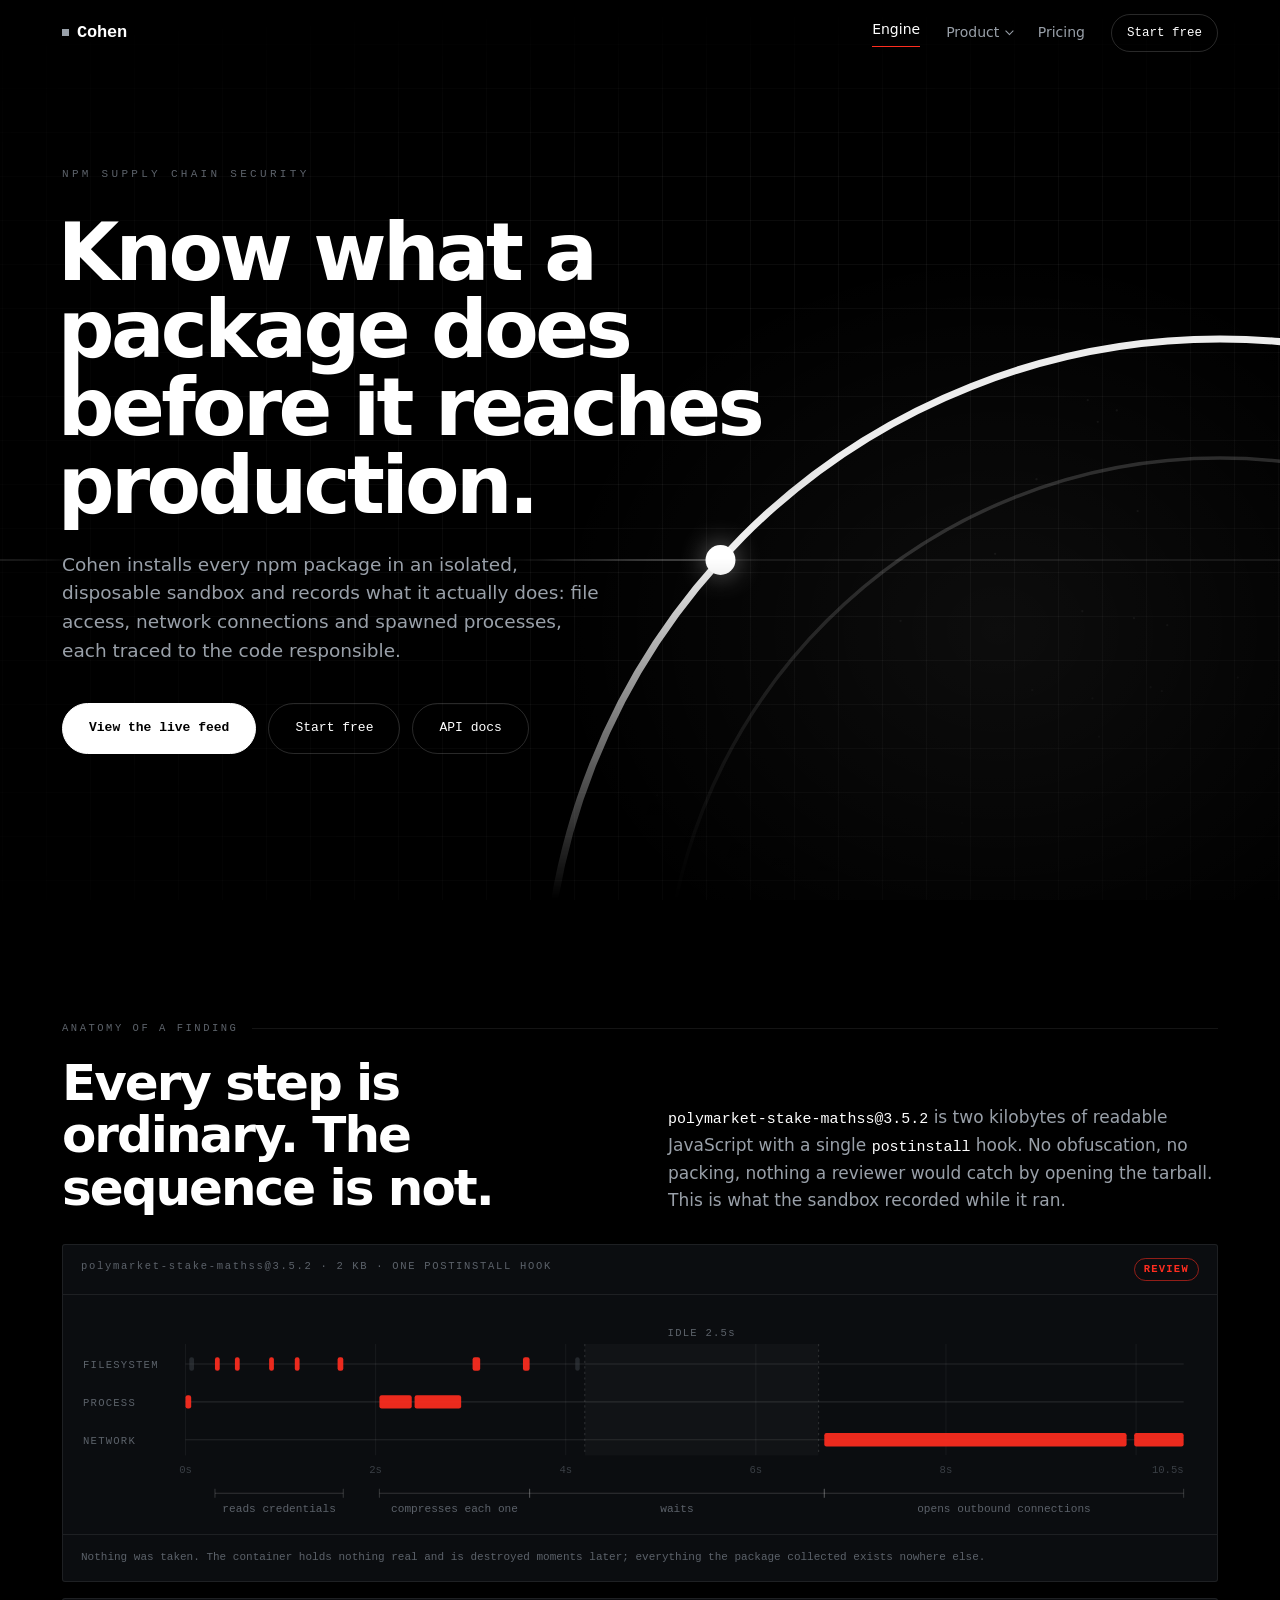
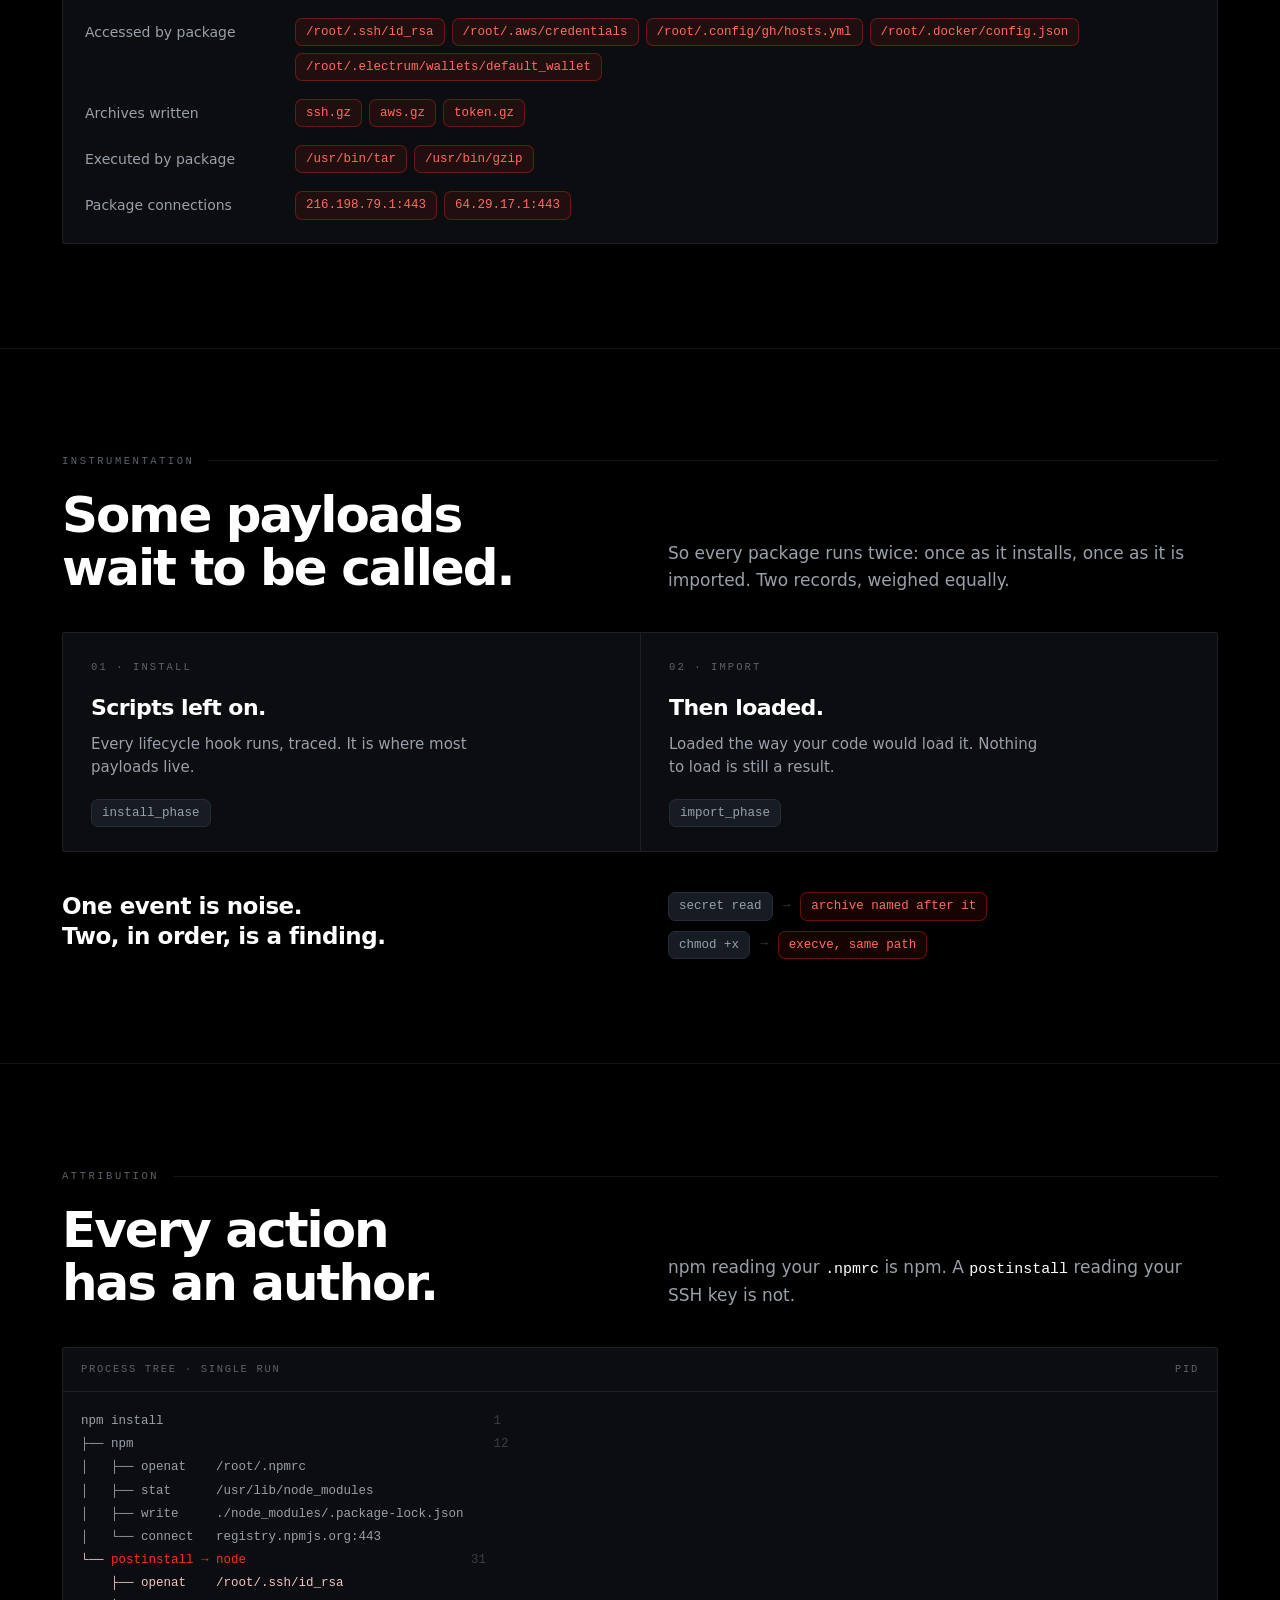
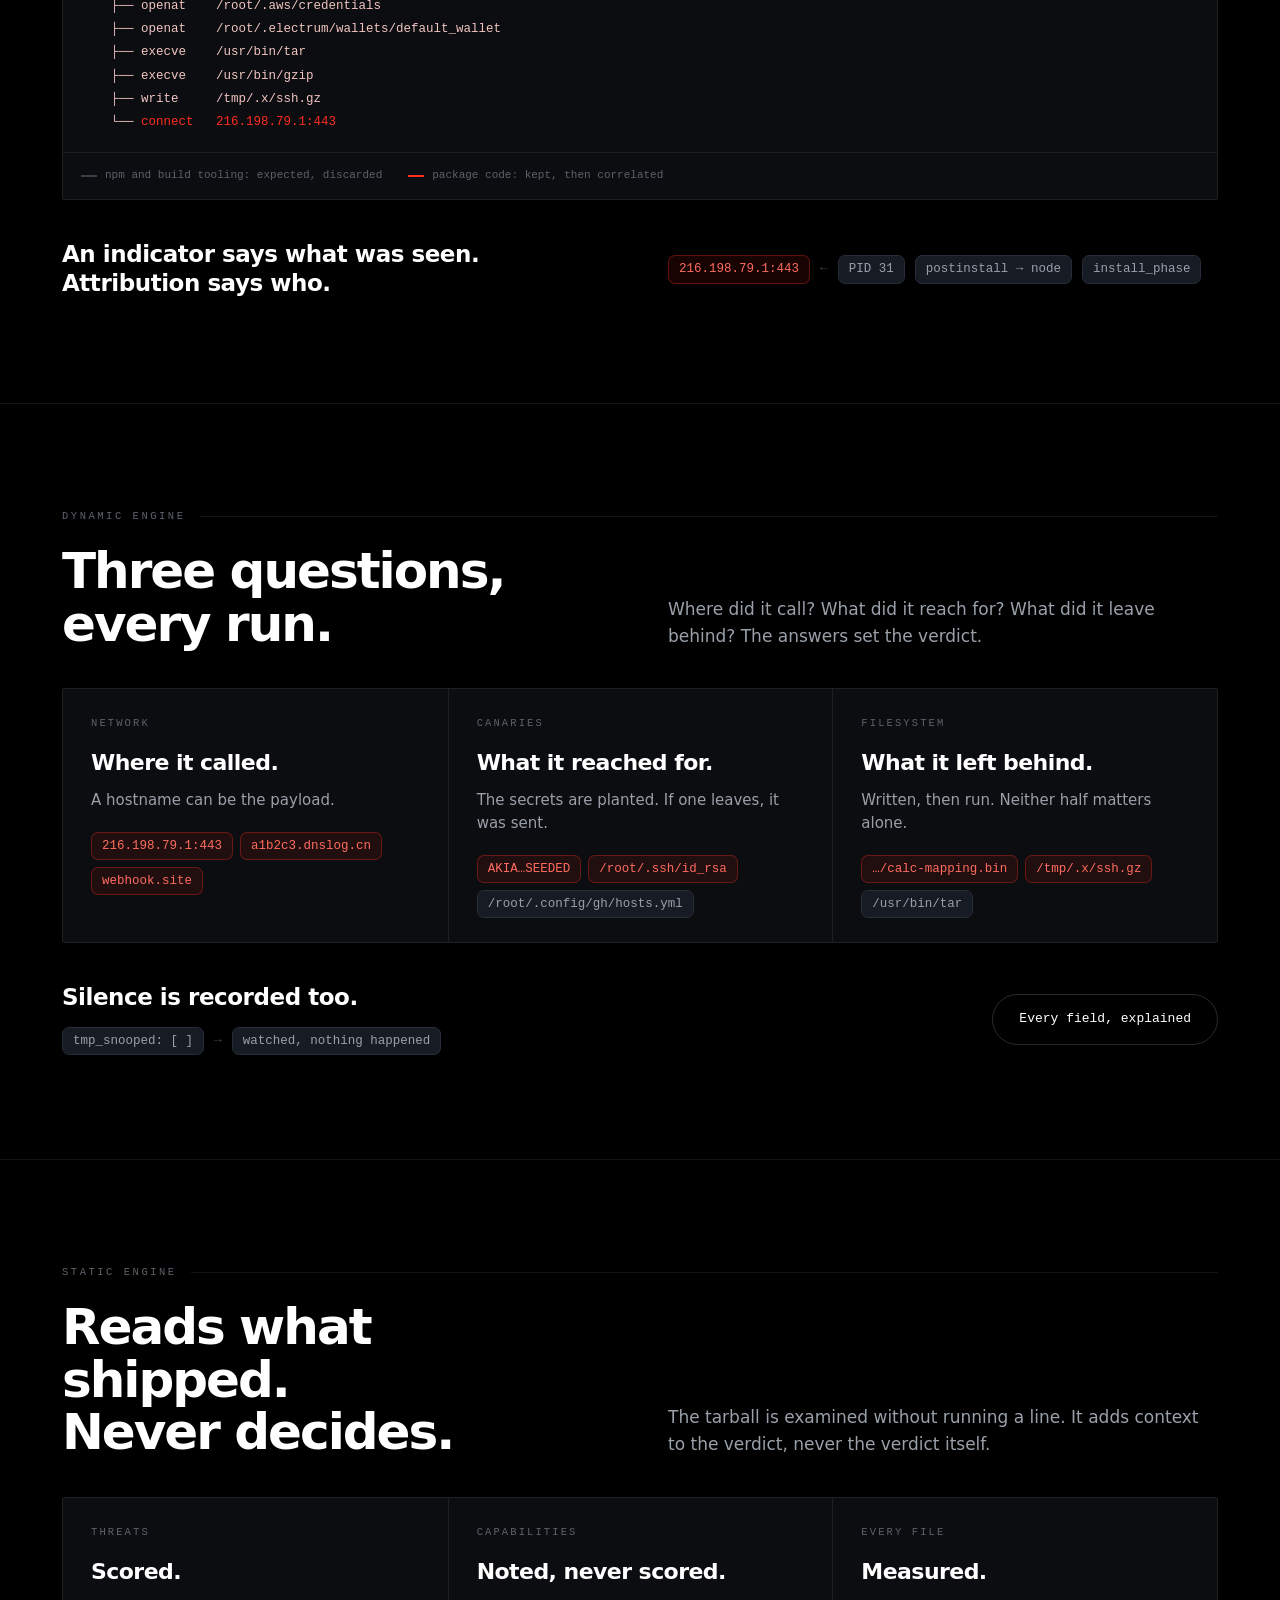
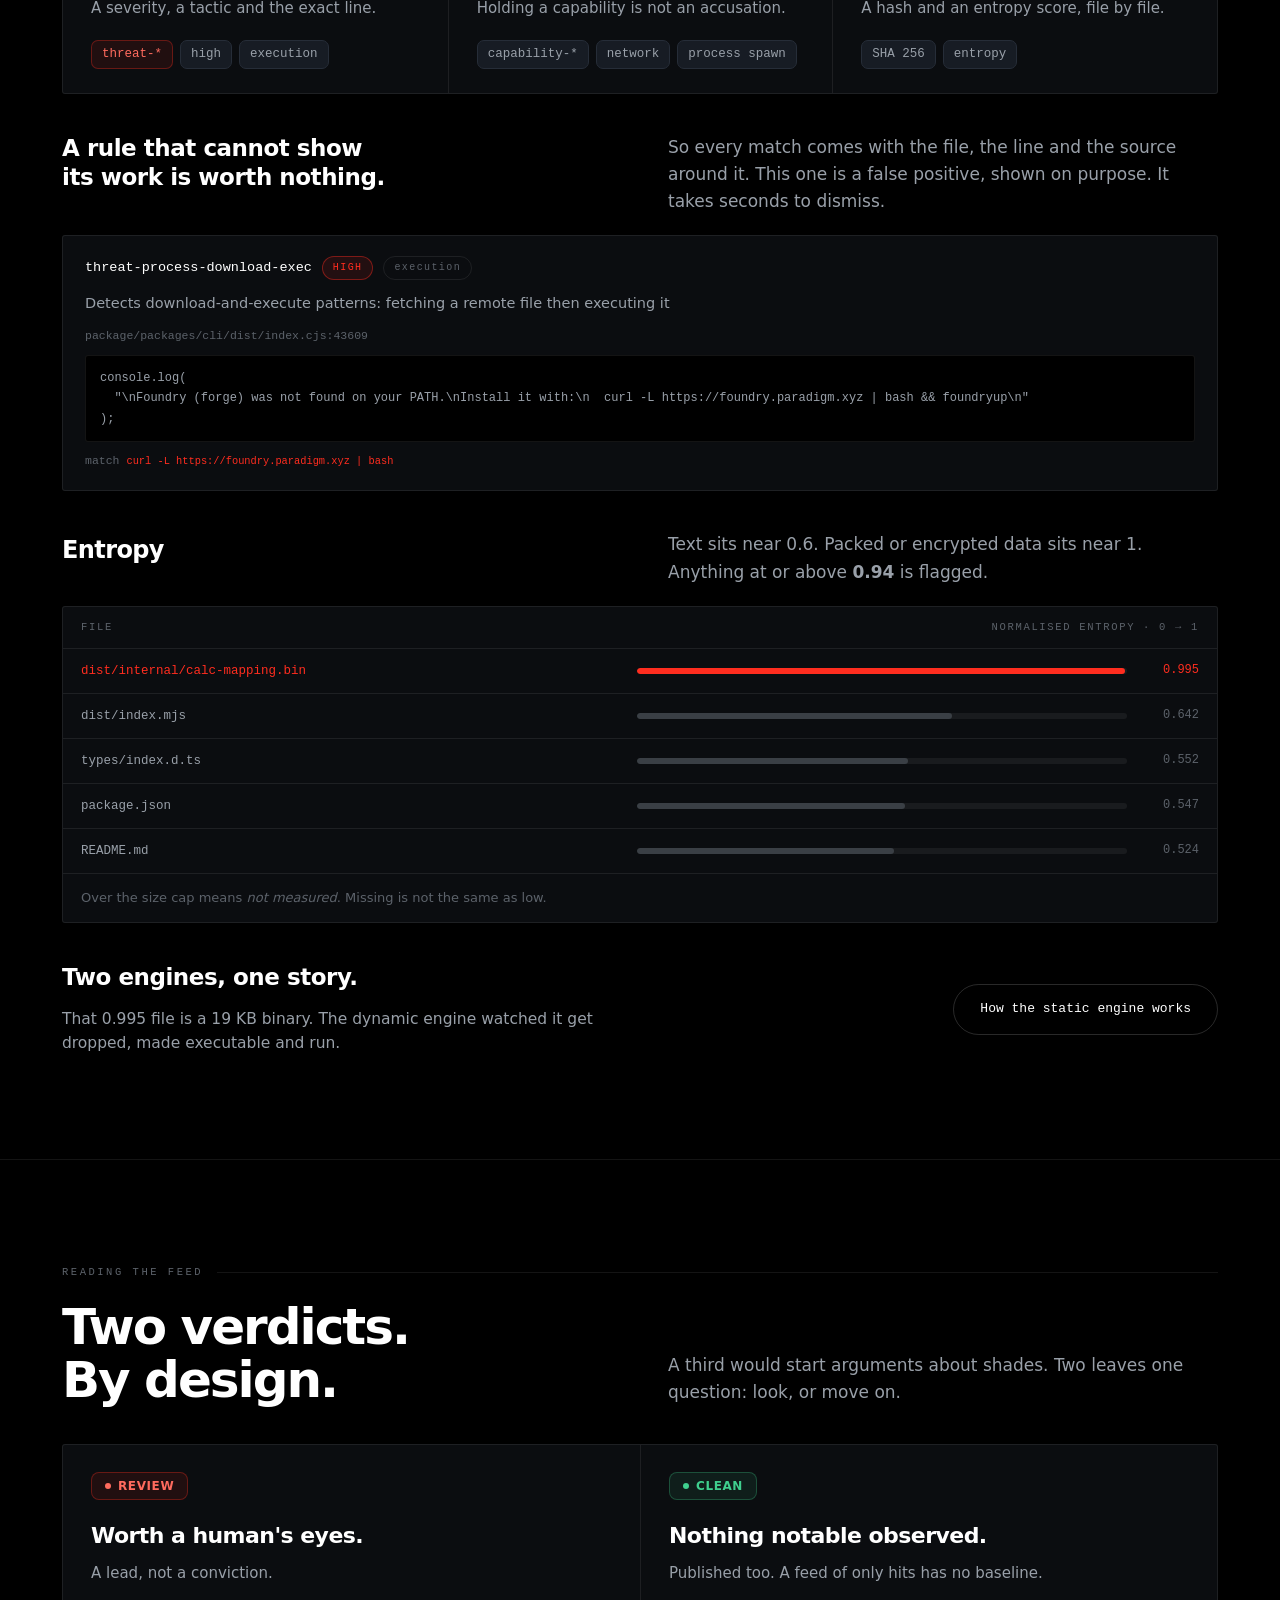
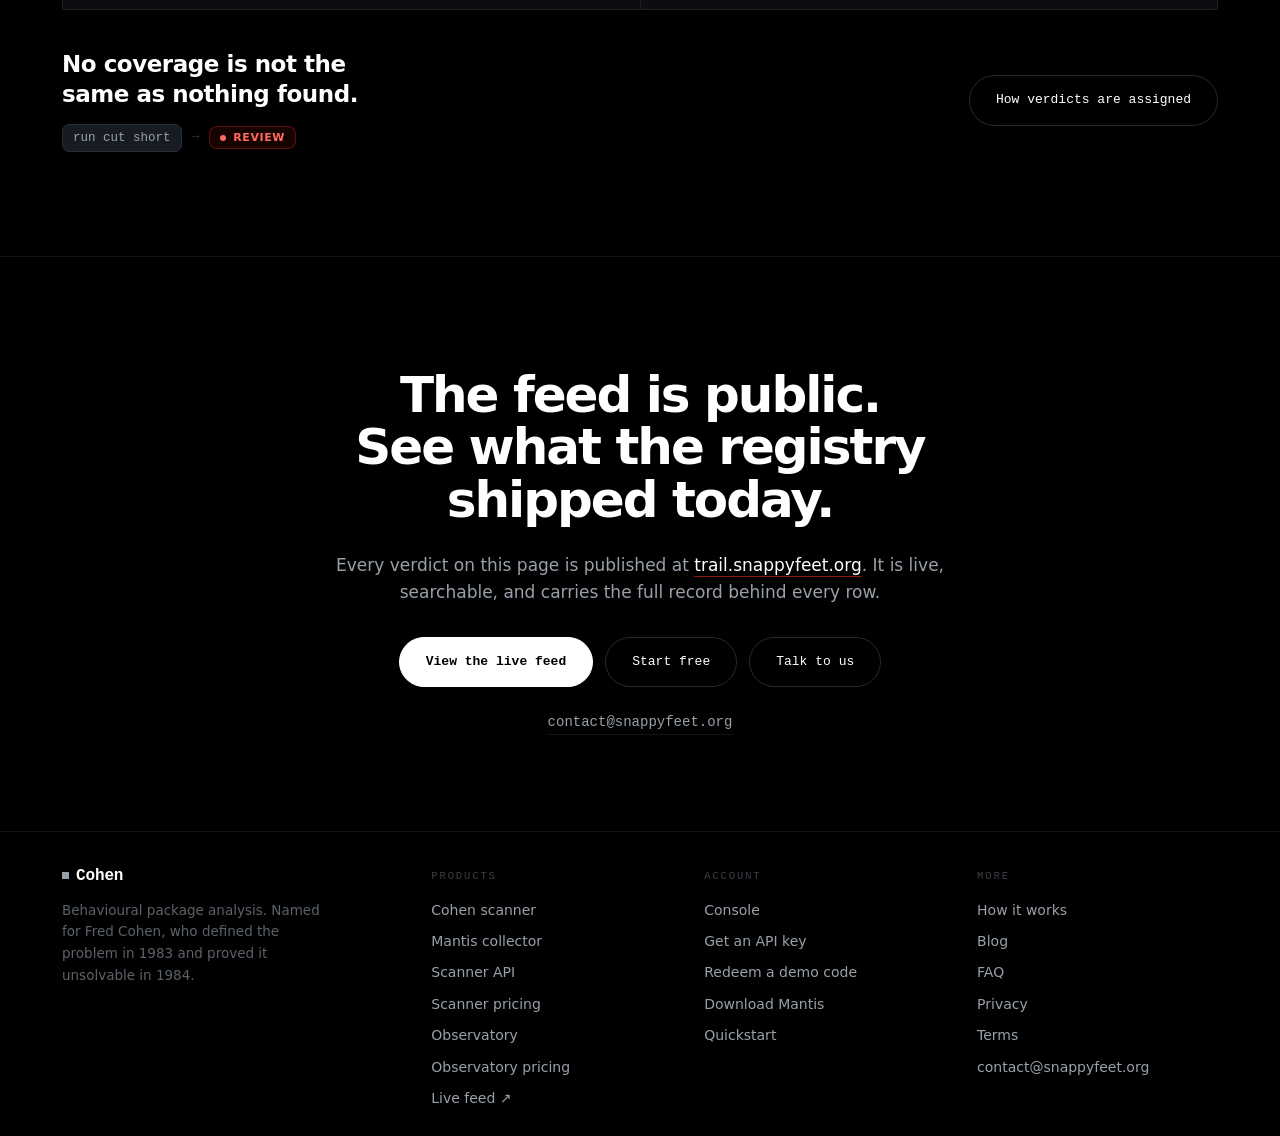
==== commit a61ff227: "revamping webpage" ====
--- a/index.html
+++ b/index.html
@@ -1,436 +1,459 @@
-<!DOCTYPE html>
-<html lang="en">
-<head>
-<meta charset="utf-8">
-<meta name="viewport" content="width=device-width, initial-scale=1">
-<title>Cohen · behavioural package analysis</title>
-<meta name="description" content="Cohen installs npm packages in a disposable sandbox and records what they actually do: every file, connection and process, attributed to the code that caused it.">
-<link rel="icon" href="data:image/svg+xml,%3Csvg%20xmlns=%27http://www.w3.org/2000/svg%27%20viewBox=%270%200%2032%2032%27%3E%3Crect%20width=%2732%27%20height=%2732%27%20fill=%27%23000%27/%3E%3Crect%20x=%2711%27%20y=%2711%27%20width=%2710%27%20height=%2710%27%20fill=%27%23fff%27/%3E%3C/svg%3E">
-<link rel="stylesheet" href="styles.css">
-</head>
-<body>
-
-<a class="skip" href="#main">Skip to content</a>
-<div class="grid" aria-hidden="true"><div class="grid-in"><i></i><i></i><i></i><i></i><i></i><i></i><i></i><i></i><i></i><i></i><i></i><i></i></div></div>
-
-<svg width="0" height="0" style="position:absolute" aria-hidden="true">
-  <!-- Product marks. One filled point per mark; currentColor only; no radius.
-       Use the -sm variants below 24px rendered — they are separate symbols,
-       not scaled copies. See MARKS.md. -->
-  <symbol id="mantis" viewBox="0 0 32 32">
-    <path d="M12 6 H6 V26 H12" fill="none" stroke="currentColor" stroke-width="2.4" stroke-linejoin="miter" stroke-linecap="butt"/>
-    <path d="M20 6 H26 V26 H20" fill="none" stroke="currentColor" stroke-width="2.4" stroke-linejoin="miter" stroke-linecap="butt"/>
-    <circle cx="16" cy="16" r="2.6" fill="currentColor"/>
-  </symbol>
-
-  <symbol id="mantis-sm" viewBox="0 0 32 32">
-    <path d="M12.5 5.6 H5.6 V26.4 H12.5" fill="none" stroke="currentColor" stroke-width="3.2" stroke-linejoin="miter" stroke-linecap="butt"/>
-    <path d="M19.5 5.6 H26.4 V26.4 H19.5" fill="none" stroke="currentColor" stroke-width="3.2" stroke-linejoin="miter" stroke-linecap="butt"/>
-    <circle cx="16" cy="16" r="3.2" fill="currentColor"/>
-  </symbol>
-
-  <symbol id="observatory" viewBox="0 0 32 32">
-    <path d="M2 11 H24.89" stroke="currentColor" fill="none" stroke-width="1.6" stroke-linecap="butt" opacity=".45"/>
-    <path d="M26.10 14.57 A10.2 10.2 0 1 1 22.47 8.11" fill="none" stroke="currentColor" stroke-width="2.4" stroke-linecap="butt"/>
-    <circle cx="24.89" cy="11" r="2.8" fill="currentColor"/>
-  </symbol>
-
-  <symbol id="observatory-sm" viewBox="0 0 32 32">
-    <path d="M26.17 15.21 A10.2 10.2 0 1 1 21.95 7.72" fill="none" stroke="currentColor" stroke-width="3" stroke-linecap="butt"/>
-    <circle cx="24.89" cy="11" r="3.4" fill="currentColor"/>
-  </symbol>
-</svg>
-
-<div class="nav" id="nav">
-  <div class="w">
-    <a class="mark" href="index.html" aria-label="Cohen, home"><i aria-hidden="true"></i>Cohen</a>
-    <button class="burger" id="burger" aria-expanded="false" aria-controls="navlinks" aria-label="Menu"><i></i><i></i><i></i></button>
-    <div class="nav-links" id="navlinks">
-      <a class="here" href="index.html">Engine</a>
-
-      <div class="drop" id="dropW">
-        <button class="drop-t" id="dropT" type="button" aria-expanded="false" aria-controls="dropM">Product</button>
-        <div class="drop-m" id="dropM">
-          <div class="drop-card">
-            <p class="drop-h">THREE PRODUCTS, ONE SANDBOX</p>
-            <div class="row">
-              <a class="api" href="api.html#packages">API</a>
-              <a class="rmain" href="mantis.html">
-                <span class="dn">Mantis</span>
-                <span class="dd">Reads a project and resolves the whole dependency tree.</span>
-              </a>
-            </div>
-            <div class="row">
-              <a class="api" href="api.html#observatory">API</a>
-              <a class="rmain" href="observatory.html">
-                <span class="dn">Observatory</span>
-                <span class="dd">The threat intel record, sold as data.</span>
-              </a>
-            </div>
-            <div class="row">
-              <a class="rmain" href="api.html#observatory">
-                <span class="dn">Feed API</span>
-                <span class="dd">Verdicts and indicators, straight into your workflow.</span>
-              </a>
-            </div>
-          </div>
-        </div>
-      </div>
-
-      <a href="pricing.html">Pricing</a>
-      <a class="nav-cta" href="https://console.snappyfeet.org/">Start free</a>
-    </div>
-  </div>
-</div>
-
-<header class="hero">
-  <canvas id="radar" aria-hidden="true"></canvas>
-  <div class="w">
-    <p class="kicker">BEHAVIOURAL PACKAGE ANALYSIS</p>
-    <h1 class="title">Every package, watched while it runs</h1>
-    <p class="dek">Cohen installs npm packages in a disposable sandbox and records what they actually do: every file, connection and process, attributed to the code that caused it.</p>
-    <div class="btns">
-      <a class="b f" href="https://trail.snappyfeet.org">Read the live feed</a>
-      <a class="b g" href="pricing.html">Start free</a>
-      <a class="b g" href="api.html">Read the API docs</a>
-    </div>
-   
-  </div>
-  <div class="hud">
-    <span class="live"><b></b>SANDBOX ONLINE · SB V1.3</span>
-    <span id="hudpkg">OBSERVING</span>
-  </div>
-</header>
-
-
-<main id="main">
-
-<!-- EVIDENCE -->
-<section class="s" id="evidence">
-  <div class="w">
-    <p class="eyebrow">ONE FINDING, PLOTTED</p>
-    <h2 class="h2">Read one row at a time, nothing here is unusual.</h2>
-    <p class="lede">Packages read files. Build tools run gzip. Installers write to temporary directories. What makes this a finding is the order the actions happened in, visible only while the code is running.</p>
-    <div class="plotwrap">
-      <div class="plothead">
-        <span>polymarket-stake-mathss@3.5.2 · 2 KB · ONE POSTINSTALL HOOK</span>
-        <span class="rv">REVIEW</span>
-      </div>
-      <div class="plotscroll"><svg id="plot" viewBox="0 0 1000 186" role="img" aria-label="Timeline of file, process and network activity over 10.5 seconds"></svg></div>
-      <div class="pfoot">Nothing was taken. The container holds nothing real and is destroyed moments later, so what the package collected was a set of files that exist nowhere else.</div>
-    </div>
-    <p class="undercap">Two kilobytes of readable JavaScript. No obfuscation, no packing, nothing a
-      reviewer would catch by opening the tarball. The sequence is the signal.</p>
-  </div>
-</section>
-
-<!-- INSTRUMENTATION -->
-<section class="s rule" id="instrumentation">
-  <div class="w">
-    <p class="eyebrow">INSTRUMENTATION</p>
-    <h2 class="h2">Two phases, traced apart, then merged</h2>
-    <p class="lede">A payload that only fires on <code>require()</code> is invisible to anything that
-      watches the install alone. So the run is split: the install is traced, then the package is loaded
-      the way a consumer would load it and traced again, as a separate record.</p>
-    <div class="two">
-      <div class="eng">
-        <p class="cap">PHASE 01 · INSTALL</p>
-        <h3>Scripts enabled, on purpose</h3>
-        <p><code>preinstall</code>, <code>install</code> and <code>postinstall</code> all run, under full
-          system call tracing, inside a container that starts from an identical pristine image every time.</p>
-        <p>Disabling lifecycle scripts is the safe way to install a package and the useless way to
-          study one. The hook is where most of them put the payload.</p>
-        <div class="seal">Emits the install-phase record</div>
-      </div>
-      <div class="eng">
-        <p class="cap">PHASE 02 · IMPORT</p>
-        <h3>Loaded, not just unpacked</h3>
-        <p>The entry point is resolved and imported under the same tracing. Where a package declares no
-          JavaScript entry, the run is marked <code>no_js_entry</code> rather than silently scored as quiet.</p>
-        <p>Import-phase findings are unioned with install-phase findings, not ranked below them. A
-          credential file opened during install is no less interesting than one opened on import.</p>
-        <div class="seal">Emits the import-phase record</div>
-      </div>
-    </div>
-    <div class="pairwrap">
-      <p class="chartcap">CORRELATED EVENT PAIRS · ONE RUN</p>
-      <svg id="pairs" viewBox="0 0 420 66" role="img" aria-label="Diagram of paired events joined into findings"></svg>
-    </div>
-    <p class="lede" style="margin-top:8px">Events are correlated as well as counted. A file made
-      executable and then run, or a secret read and then compressed into an archive named after it,
-      means something neither event means alone. Those joins are what a finding is made of.</p>
-  </div>
-</section>
-
-<!-- ATTRIBUTION -->
-<section class="s rule" id="attribution">
-  <div class="w">
-    <p class="eyebrow">ATTRIBUTION</p>
-    <h2 class="h2">An install is noisy. Only some of the noise is the package.</h2>
-    <p class="lede">Every recorded action is tied back to the process that produced it. npm reads your <code>.npmrc</code> on every install; that is npm doing its job, not a finding.</p>
-    <div class="tree">
-      <div class="th"><span>PROCESS TREE · SINGLE RUN</span><span>PID</span></div>
-<pre><span class="n">npm install                                            <span class="tag">1</span>
-├── npm                                                <span class="tag">12</span>
-│   ├── openat    /root/.npmrc
-│   ├── stat      /usr/lib/node_modules
-│   ├── write     ./node_modules/.package-lock.json
-│   └── connect   registry.npmjs.org:443</span>
-<span class="pkgb">└── <span class="h">postinstall → node</span>                              <span class="tag">31</span>
-    ├── openat    /root/.ssh/id_rsa
-    ├── openat    /root/.aws/credentials
-    ├── openat    /root/.electrum/wallets/default_wallet
-    ├── execve    /usr/bin/tar
-    ├── execve    /usr/bin/gzip
-    ├── write     /tmp/.x/ssh.gz
-    └── <span class="h">connect   216.198.79.1:443</span></span></pre>
-      <div class="legend">
-        <span><i></i>npm and build tooling, expected, discarded</span>
-        <span><i class="a"></i>package code, kept, then correlated</span>
-      </div>
-    </div>
-    <p class="undercap">Attribution is what makes the difference between a feed of indicators and a
-      feed of facts. The IP above is not reported as "seen during install of X". It is reported with
-      the PID, the binary and the phase that opened it.</p>
-  </div>
-</section>
-
-<!-- DYNAMIC SIGNALS -->
-<section class="s rule" id="signals">
-  <div class="w">
-    <p class="eyebrow">DYNAMIC ENGINE · OUTPUT</p>
-    <h2 class="h2 wide">Three groups of signal, every one attributed</h2>
-    <p class="lede">The dynamic engine sets the verdict. What it emits per phase is a flat record under
-      three headings. Empty is a result: a field with nothing in it is published as an empty list, not
-      omitted, so absence of a signal is a fact you can query on.</p>
-
-    <div class="term" style="margin-top:34px">
-      <div class="th"><span>dynamic · install_phase ∪ import_phase</span><span>REVIEW</span></div>
-<pre>{
-  <span class="k">"network"</span>: {
-    <span class="k">"package_connections"</span>:      [ <span class="hot">"216.198.79.1:443"</span>, <span class="hot">"64.29.17.1:443"</span> ],
-    <span class="k">"dns_lookups_non_npm"</span>:      [ <span class="hot">"a1b2c3.dnslog.cn"</span> ],
-    <span class="k">"exfil_services_contacted"</span>: [ <span class="hot">"webhook.site"</span> ]
-  },
-  <span class="k">"canaries"</span>: {
-    <span class="k">"canary_tokens_leaked"</span>:     [ <span class="hot">"AKIA…SEEDED"</span> ],
-    <span class="k">"accessed_by_package"</span>:      [ <span class="hot">"/root/.ssh/id_rsa"</span>, <span class="hot">"/root/.aws/credentials"</span> ],
-    <span class="k">"probed_but_absent"</span>:        [ <span class="hot">"/root/.config/gh/hosts.yml"</span> ],
-    <span class="k">"sensitive_file_access"</span>:    [ <span class="v">"/root/.npmrc"</span>, <span class="v">"/test/.npmrc"</span> ]
-  },
-  <span class="k">"filesystem"</span>: {
-    <span class="k">"dropped_and_executed"</span>:     [ <span class="hot">"…/dist/internal/calc-mapping.bin"</span> ],
-    <span class="k">"executed_by_package"</span>:      [ <span class="v">"/usr/bin/tar"</span>, <span class="v">"/usr/bin/gzip"</span> ],
-    <span class="k">"archives_written"</span>:         [ <span class="hot">"/tmp/.x/ssh.gz"</span>, <span class="hot">"/tmp/.x/aws.gz"</span> ],
-    <span class="k">"tmp_snooped"</span>:              [ ],
-    <span class="k">"recon_dirs_enumerated"</span>:    [ <span class="hot">"/root"</span>, <span class="hot">"/home"</span> ],
-    <span class="k">"package_files_read"</span>:       [ <span class="v">"/etc/ld.so.cache"</span>, <span class="v">"/usr/local/bin/node"</span> ]
-  },
-  <span class="k">"no_js_entry"</span>: <span class="v">false</span>
-}
-<span class="cm">// install_phase and import_phase are recorded separately, then unioned for display</span></pre>
-      <div class="legend">
-        <span><i class="a"></i>the value is itself the concern</span>
-        <span><i></i>context, kept for the baseline</span>
-      </div>
-    </div>
-
-    <div class="flags">
-      <div class="frow wide"><code>network.package_connections</code><p>Every socket the <b>package's own processes</b> opened, as <code>ip:port</code>. Connections made by npm to the registry are attributed to npm and never appear here.</p></div>
-      <div class="frow wide"><code>network.dns_lookups_non_npm</code><p>Resolutions to anything other than the registry. Held separately because exfiltration over DNS never opens a socket you would otherwise notice &mdash; the hostname <i>is</i> the payload.</p></div>
-      <div class="frow wide"><code>network.exfil_services_contacted</code><p>A matched set of out-of-band callback and paste services. A hit here is close to conclusive on its own, which is why it is not folded into the general connection list.</p></div>
-      <div class="frow wide"><code>canaries.canary_tokens_leaked</code><p>The container is seeded with fake credentials that exist nowhere else. If one leaves the sandbox, the package did not merely <i>read</i> a secret, it <b>sent</b> one. Nothing real is ever present to take.</p></div>
-      <div class="frow wide"><code>canaries.accessed_by_package</code><p>Credential paths the package opened: SSH keys, cloud credentials, wallet files, CI tokens. Separated from ordinary reads because the target set is deliberate.</p></div>
-      <div class="frow wide"><code>canaries.probed_but_absent</code><p>Paths it <b>looked for</b> and did not find. A package that stats a wallet directory it has no use for has told you its intent whether or not the file was there.</p></div>
-      <div class="frow wide"><code>filesystem.dropped_and_executed</code><p>A path written or made executable during the run and then passed to <code>execve</code>. The single highest-value correlation the engine produces: neither half is remarkable alone.</p></div>
-      <div class="frow wide"><code>filesystem.archives_written</code><p>Compressed output the package created. Named archives are recorded with the name intact, because attackers label their loot &mdash; <code>ssh.gz</code>, <code>aws.gz</code>, <code>token.gz</code>.</p></div>
-      <div class="frow wide"><code>filesystem.recon_dirs_enumerated</code><p>Directory walks over home and root that no build step needs. Set alongside <code>recon_dir_scan</code>, which flags the pattern rather than the paths.</p></div>
-      <div class="frow wide"><code>no_js_entry</code><p>True when there was no JavaScript entry point to import. Published explicitly so that "nothing ran" is never confused with "nothing happened".</p></div>
-    </div>
-  </div>
-</section>
-
-<!-- STATIC -->
-<section class="s rule" id="static">
-  <div class="w">
-    <p class="eyebrow">STATIC ENGINE · OUTPUT</p>
-    <h2 class="h2">Reads the tarball, sets nothing</h2>
-    <p class="lede">The published archive is examined without being run. Matches are split into two
-      populations that are deliberately never mixed: <b>threats</b>, which carry a severity and a
-      tactic, and <b>capabilities</b>, which carry neither because holding a capability is not an
-      accusation. Almost every real package spawns a process or reads a file.</p>
-
-    <div class="intel three">
-      <div class="icard">
-        <div class="n">T</div>
-        <h4><code>threat-*</code></h4>
-        <p>Severity <code>low</code> / <code>medium</code> / <code>high</code>, plus MITRE tactics. Reported with the file, the line and the matched substring.</p>
-      </div>
-      <div class="icard">
-        <div class="n">C</div>
-        <h4><code>capability-*</code></h4>
-        <p>What the code is able to do: outbound network, process spawn, filesystem write-executable, delete. Context only, never scored.</p>
-      </div>
-      <div class="icard">
-        <div class="n">H</div>
-        <h4>Per-file measures</h4>
-        <p>SHA-256 for every file in the archive, and a normalised Shannon entropy score for every file under the size cap.</p>
-      </div>
-    </div>
-
-    <p class="undercap">Rule names are hierarchical, and families collapse only when two or more rules
-      share a stem. <code>threat-runtime-obfuscation-{general,base64exec,steganography}</code> gathers
-      into one node; <code>threat-runtime-environment-read</code>, which shares its stem with nothing,
-      stays at the top level rather than being dragged under a vaguer heading.</p>
-
-    <div class="entry" style="margin-top:30px">
-      <div class="etop">
-        <span class="ename">threat-process-download-exec</span>
-        <span class="sev high">high</span>
-        <span class="tac">execution</span>
-      </div>
-      <div class="emsg">Detects download-and-execute patterns: fetching a remote file then executing it</div>
-      <div class="eloc">package/packages/cli/dist/index.cjs:43609</div>
-      <div class="ecode">console.log(
-  "\nFoundry (forge) was not found on your PATH.\nInstall it with:\n  curl -L https://foundry.paradigm.xyz | bash &amp;&amp; foundryup\n"
-);</div>
-      <div class="ematch">match <code>curl -L https://foundry.paradigm.xyz | bash</code></div>
-    </div>
-    <p class="undercap">That one is a false positive, and it is shown here on purpose. The engine reports
-      the match, the file, the line and the surrounding source, so you can dismiss it in two seconds
-      instead of trusting a score you cannot inspect. A static rule that fires without showing its work
-      is worth nothing.</p>
-
-    <h3 class="h3">Entropy</h3>
-    <p class="lede">Shannon entropy over the 256 byte values, divided by eight, so the scale runs 0 to 1.
-      Source and text sit around 0.52 to 0.65. Compressed, encrypted or packed data sits near 1.
-      Anything at or above <b>0.94</b> is flagged &mdash; high-entropy content inside an otherwise
-      readable package is the shape a bundled binary makes.</p>
-
-    <div class="ent">
-      <div class="enthead"><span>FILE</span><span>NORMALISED ENTROPY · 0 → 1</span></div>
-      <div class="entrow hi">
-        <span class="ep">dist/internal/calc-mapping.bin</span>
-        <span class="ebar"><i style="width:99.5%"></i></span>
-        <span class="ev">0.995</span>
-      </div>
-      <div class="entrow">
-        <span class="ep">dist/index.mjs</span>
-        <span class="ebar"><i style="width:64.2%"></i></span>
-        <span class="ev">0.642</span>
-      </div>
-      <div class="entrow">
-        <span class="ep">types/index.d.ts</span>
-        <span class="ebar"><i style="width:55.2%"></i></span>
-        <span class="ev">0.552</span>
-      </div>
-      <div class="entrow">
-        <span class="ep">package.json</span>
-        <span class="ebar"><i style="width:54.7%"></i></span>
-        <span class="ev">0.547</span>
-      </div>
-      <div class="entrow">
-        <span class="ep">README.md</span>
-        <span class="ebar"><i style="width:52.4%"></i></span>
-        <span class="ev">0.524</span>
-      </div>
-      <div class="entfoot">Files above the size cap are hashed but not measured. Those rows are published
-        with entropy <code>null</code> and rendered as <i>not measured</i>, because a missing measurement
-        and a low one are not the same claim.</div>
-    </div>
-    <p class="undercap">The package above ships a 19 KB ELF binary at 0.995, loads it with
-      <code>fs.readFileSync</code>, <code>chmod 0755</code>s it and spawns it &mdash; and the dynamic
-      engine independently recorded that same path under <code>dropped_and_executed</code>. Two engines,
-      one story. That agreement is what a REVIEW is built on.</p>
-  </div>
-</section>
-
-<!-- VERDICTS -->
-<section class="s rule" id="verdicts">
-  <div class="w">
-    <p class="eyebrow">READING THE FEED</p>
-    <h2 class="h2">Two verdicts, deliberately</h2>
-    <p class="lede">A third tier invites arguments about which shade something is instead of whether to look at it. Where a run was cut short, the result is review, because no coverage is not the same as nothing found.</p>
-    <div class="verd">
-      <div class="r"><div class="lab">REVIEW</div><p>Behaviour a human should look at. A lead, not a conviction.</p></div>
-      <div class="c"><div class="lab">CLEAN</div><p>Nothing notable observed. Behaviour outside the observation window is out of scope.</p></div>
-    </div>
-    <div class="flags">
-      <div class="frow"><code>Truncated runs</code><p>A run that times out or dies mid-trace resolves to <b>review</b>. The alternative is publishing a clean verdict backed by no observation, which is worse than publishing nothing.</p></div>
-      <div class="frow"><code>Delisted packages</code><p>If the registry pulls a version while it is being analysed, it drops off the feed entirely rather than lingering as a record of something nobody can install.</p></div>
-      <div class="frow"><code>Security placeholders</code><p>npm replaces a held version with a <code>0.0.1-security</code> stub. There is nothing left to install and nothing to observe, so these stay, filed under review and marked as placeholders.</p></div>
-      <div class="frow"><code>Clean is published too</code><p>Every analysed version carries a verdict, not only the bad ones. A feed of hits alone tells you nothing about the other 98 percent, and cannot be used as a baseline.</p></div>
-    </div>
-  </div>
-</section>
-
-<section class="cta rule">
-  <div class="w">
-    <h2 class="h2" style="max-width:21ch">The feed is open. Read what the registry shipped today.</h2>
-    <p class="lede" style="margin:0 auto 30px;text-align:center">Every verdict on this page is public at
-      <a class="ext" href="https://trail.snappyfeet.org">trail.snappyfeet.org</a> &mdash; live, searchable,
-      and with the full record behind every row.</p>
-    <div class="btns">
-      <a class="b f" href="https://trail.snappyfeet.org">Open the live feed</a>
-      <a class="b g" href="pricing.html">Start free</a>
-      <a class="b g" href="mailto:contact@snappyfeet.org">Talk to us</a>
-    </div>
-    <a class="mail" href="mailto:contact@snappyfeet.org">contact@snappyfeet.org</a>
-  </div>
-</section>
-
-</main>
-
-
-<footer class="foot">
-  <div class="w">
-    <div class="fgrid">
-      <div>
-        <a class="mark" href="index.html" style="font-size:16px" aria-label="Cohen, home"><i aria-hidden="true"></i>Cohen</a>
-        <p style="color:var(--ash2);font-size:13.5px;margin:16px 0 0;max-width:32ch">Behavioural package analysis. Named for Fred Cohen, who defined the problem in 1983 and proved it unsolvable in 1984.</p>
-      </div>
-      <div>
-        <h5>PRODUCTS</h5>
-        <ul>
-          <li><a href="index.html#evidence">Cohen scanner</a></li>
-          <li><a href="mantis.html">Mantis collector</a></li>
-          <li><a href="api.html">Scanner API</a></li>
-          <li><a href="pricing.html">Scanner pricing</a></li>
-          <li><a href="observatory.html">Observatory</a></li>
-          <li><a href="observatory.html#observatory-pricing">Observatory pricing</a></li>
-          <li><a href="https://trail.snappyfeet.org">Live feed &#8599;</a></li>
-        </ul>
-      </div>
-      <div>
-        <h5>ACCOUNT</h5>
-        <ul>
-          <li><a href="https://console.snappyfeet.org/">Console</a></li>
-          <li><a href="https://console.snappyfeet.org/">Get a key</a></li>
-          <li><a href="https://console.snappyfeet.org/demo">Redeem a demo code</a></li>
-          <li><a href="https://console.snappyfeet.org/download">Download Mantis</a></li>
-          <li><a href="api.html#quickstart">Quickstart</a></li>
-        </ul>
-      </div>
-      <div>
-        <h5>MORE</h5>
-        <ul>
-          <li><a href="method.html">How it works</a></li>
-          <li><a href="blog.html">Blog</a></li>
-          <li><a href="pricing.html#faq">FAQ</a></li>
-          <li><a href="privacy.html">Privacy</a></li>
-          <li><a href="terms.html">Terms</a></li>
-          <li><a href="mailto:contact@snappyfeet.org">contact@snappyfeet.org</a></li>
-        </ul>
-      </div>
-    </div>
-    <div class="fbar">
-      <span>COHEN · BEHAVIOURAL PACKAGE ANALYSIS</span>
-      <span>OBSERVATORY · THREAT INTEL</span>
-      <span>SB V1.3</span>
-    </div>
-  </div>
-</footer>
-
-<script src="app.js" defer></script>
-</body>
-</html>
+<!DOCTYPE html>
+<html lang="en">
+<head>
+<meta charset="utf-8">
+<meta name="viewport" content="width=device-width, initial-scale=1">
+<title>Cohen · Behavioural analysis for npm packages</title>
+<meta name="description" content="Cohen installs npm packages in an isolated, disposable sandbox and records what they actually do: file access, network connections and spawned processes, each traced to the code responsible.">
+<link rel="icon" href="data:image/svg+xml,%3Csvg%20xmlns=%27http://www.w3.org/2000/svg%27%20viewBox=%270%200%2032%2032%27%3E%3Crect%20width=%2732%27%20height=%2732%27%20fill=%27%23000%27/%3E%3Crect%20x=%2711%27%20y=%2711%27%20width=%2710%27%20height=%2710%27%20fill=%27%23fff%27/%3E%3C/svg%3E">
+<link rel="stylesheet" href="styles.css">
+</head>
+<body>
+
+<a class="skip" href="#main">Skip to content</a>
+<div class="grid" aria-hidden="true"><div class="grid-in"><i></i><i></i><i></i><i></i><i></i><i></i><i></i><i></i><i></i><i></i><i></i><i></i></div></div>
+
+<svg width="0" height="0" style="position:absolute" aria-hidden="true">
+  <!-- Product marks. One filled point per mark; currentColor only; no radius.
+       Use the -sm variants below 24px rendered; they are separate symbols,
+       not scaled copies. See MARKS.md. -->
+  <symbol id="mantis" viewBox="0 0 32 32">
+    <path d="M12 6 H6 V26 H12" fill="none" stroke="currentColor" stroke-width="2.4" stroke-linejoin="miter" stroke-linecap="butt"/>
+    <path d="M20 6 H26 V26 H20" fill="none" stroke="currentColor" stroke-width="2.4" stroke-linejoin="miter" stroke-linecap="butt"/>
+    <circle cx="16" cy="16" r="2.6" fill="currentColor"/>
+  </symbol>
+
+  <symbol id="mantis-sm" viewBox="0 0 32 32">
+    <path d="M12.5 5.6 H5.6 V26.4 H12.5" fill="none" stroke="currentColor" stroke-width="3.2" stroke-linejoin="miter" stroke-linecap="butt"/>
+    <path d="M19.5 5.6 H26.4 V26.4 H19.5" fill="none" stroke="currentColor" stroke-width="3.2" stroke-linejoin="miter" stroke-linecap="butt"/>
+    <circle cx="16" cy="16" r="3.2" fill="currentColor"/>
+  </symbol>
+
+  <symbol id="observatory" viewBox="0 0 32 32">
+    <path d="M2 11 H24.89" stroke="currentColor" fill="none" stroke-width="1.6" stroke-linecap="butt" opacity=".45"/>
+    <path d="M26.10 14.57 A10.2 10.2 0 1 1 22.47 8.11" fill="none" stroke="currentColor" stroke-width="2.4" stroke-linecap="butt"/>
+    <circle cx="24.89" cy="11" r="2.8" fill="currentColor"/>
+  </symbol>
+
+  <symbol id="observatory-sm" viewBox="0 0 32 32">
+    <path d="M26.17 15.21 A10.2 10.2 0 1 1 21.95 7.72" fill="none" stroke="currentColor" stroke-width="3" stroke-linecap="butt"/>
+    <circle cx="24.89" cy="11" r="3.4" fill="currentColor"/>
+  </symbol>
+</svg>
+
+<div class="nav" id="nav">
+  <div class="w">
+    <a class="mark" href="index.html" aria-label="Cohen, home"><i aria-hidden="true"></i>Cohen</a>
+    <button class="burger" id="burger" aria-expanded="false" aria-controls="navlinks" aria-label="Menu"><i></i><i></i><i></i></button>
+    <div class="nav-links" id="navlinks">
+      <a class="here" href="index.html">Engine</a>
+
+      <div class="drop" id="dropW">
+        <button class="drop-t" id="dropT" type="button" aria-expanded="false" aria-controls="dropM">Product</button>
+        <div class="drop-m" id="dropM">
+          <div class="drop-card">
+            <p class="drop-h">THREE PRODUCTS, ONE SANDBOX</p>
+            <div class="row">
+              <a class="api" href="api.html#packages">API</a>
+              <a class="rmain" href="mantis.html">
+                <span class="dn">Mantis</span>
+                <span class="dd">Reads a project and resolves its full dependency tree.</span>
+              </a>
+            </div>
+            <div class="row">
+              <a class="api" href="api.html#observatory">API</a>
+              <a class="rmain" href="observatory.html">
+                <span class="dn">Observatory</span>
+                <span class="dd">The complete threat-intelligence record, delivered as data.</span>
+              </a>
+            </div>
+            <div class="row">
+              <a class="rmain" href="api.html#observatory">
+                <span class="dn">Feed API</span>
+                <span class="dd">Verdicts and indicators, piped directly into your workflow.</span>
+              </a>
+            </div>
+          </div>
+        </div>
+      </div>
+
+      <a href="pricing.html">Pricing</a>
+      <a class="nav-cta" href="https://console.snappyfeet.org/">Start free</a>
+    </div>
+  </div>
+</div>
+
+<header class="hero">
+  <div class="horizon" aria-hidden="true">
+    <canvas id="radar"></canvas>
+    <svg class="hz-svg" viewBox="0 0 1440 900" preserveAspectRatio="xMaxYMid slice" focusable="false">
+      <line class="hz-sight" x1="0" y1="560" x2="880.5" y2="560"/>
+      <line class="hz-rest" x1="880.5" y1="560" x2="1440" y2="560"/>
+      <path class="hz-inner" d="M 824 1014 A 556 556 0 0 1 1936 1014"/>
+      <path class="hz-arc" d="M 705 1014 A 675 675 0 0 1 2055 1014"/>
+      <circle class="hz-dot" cx="880.5" cy="560" r="15"/>
+    </svg>
+  </div>
+  <div class="w">
+    <p class="kicker">NPM SUPPLY CHAIN SECURITY</p>
+    <h1 class="title">Know what a package does before it reaches production.</h1>
+    <p class="dek">Cohen installs every npm package in an isolated, disposable sandbox and records what it actually does: file access, network connections and spawned processes, each traced to the code responsible.</p>
+    <div class="btns">
+      <a class="b f" href="https://trail.snappyfeet.org">View the live feed</a>
+      <a class="b g" href="pricing.html">Start free</a>
+      <a class="b g" href="api.html">API docs</a>
+    </div>
+  </div>
+  
+</header>
+
+
+<main id="main">
+
+<!-- EVIDENCE -->
+<section class="s" id="evidence">
+  <div class="w">
+    <p class="eyebrow">ANATOMY OF A FINDING</p>
+    <div class="split">
+      <h2 class="h2">Every step is ordinary. The sequence is not.</h2>
+      <p class="lede"><code>polymarket-stake-mathss@3.5.2</code> is two kilobytes of readable JavaScript with a single <code>postinstall</code> hook. No obfuscation, no packing, nothing a reviewer would catch by opening the tarball. This is what the sandbox recorded while it ran.</p>
+    </div>
+    <div class="plotwrap">
+      <div class="plothead">
+        <span>polymarket-stake-mathss@3.5.2 · 2 KB · ONE POSTINSTALL HOOK</span>
+        <span class="rv">REVIEW</span>
+      </div>
+      <div class="plotscroll"><svg id="plot" viewBox="0 0 1000 186" role="img" aria-label="Timeline of file, process and network activity over 10.5 seconds"></svg></div>
+      <div class="pfoot">Nothing was taken. The container holds nothing real and is destroyed moments later; everything the package collected exists nowhere else.</div>
+    </div>
+    <div class="trows" aria-label="What the sandbox recorded">
+      <div class="r">
+        <div class="rl">Accessed by package</div>
+        <div class="rv">
+          <span class="t hot">/root/.ssh/id_rsa</span>
+          <span class="t hot">/root/.aws/credentials</span>
+          <span class="t hot">/root/.config/gh/hosts.yml</span>
+          <span class="t hot">/root/.docker/config.json</span>
+          <span class="t hot">/root/.electrum/wallets/default_wallet</span>
+        </div>
+      </div>
+      <div class="r">
+        <div class="rl">Archives written</div>
+        <div class="rv"><span class="t hot">ssh.gz</span><span class="t hot">aws.gz</span><span class="t hot">token.gz</span></div>
+      </div>
+      <div class="r">
+        <div class="rl">Executed by package</div>
+        <div class="rv"><span class="t hot">/usr/bin/tar</span><span class="t hot">/usr/bin/gzip</span></div>
+      </div>
+      <div class="r">
+        <div class="rl">Package connections</div>
+        <div class="rv"><span class="t hot">216.198.79.1:443</span><span class="t hot">64.29.17.1:443</span></div>
+      </div>
+    </div>
+
+    
+  </div>
+</section>
+
+<!-- INSTRUMENTATION -->
+<section class="s rule" id="instrumentation">
+  <div class="w">
+    <p class="eyebrow">INSTRUMENTATION</p>
+    <div class="split">
+      <h2 class="h2">Some payloads wait to be called.</h2>
+      <p class="lede">So every package runs twice: once as it installs, once as it is imported. Two records, weighed equally.</p>
+    </div>
+
+    <div class="phases">
+      <div class="phase">
+        <p class="phase-k">01 · INSTALL</p>
+        <h3>Scripts left on.</h3>
+        <p>Every lifecycle hook runs, traced. It is where most payloads live.</p>
+        <div class="phase-t"><span class="t">install_phase</span></div>
+      </div>
+      <div class="phase">
+        <p class="phase-k">02 · IMPORT</p>
+        <h3>Then loaded.</h3>
+        <p>Loaded the way your code would load it. Nothing to load is still a result.</p>
+        <div class="phase-t"><span class="t">import_phase</span></div>
+      </div>
+    </div>
+
+    <div class="split split-close">
+      <p class="close-k">One event is noise.<br>Two, in order, is a finding.</p>
+      <div class="pairs">
+        <div class="pair"><span class="t">secret read</span><span class="arr">→</span><span class="t hot">archive named after it</span></div>
+        <div class="pair"><span class="t">chmod +x</span><span class="arr">→</span><span class="t hot">execve, same path</span></div>
+      </div>
+    </div>
+  </div>
+</section>
+
+<!-- ATTRIBUTION -->
+<section class="s rule" id="attribution">
+  <div class="w">
+    <p class="eyebrow">ATTRIBUTION</p>
+    <div class="split">
+      <h2 class="h2">Every action has an author.</h2>
+      <p class="lede">npm reading your <code>.npmrc</code> is npm. A <code>postinstall</code> reading your SSH key is not.</p>
+    </div>
+    <div class="tree">
+      <div class="th"><span>PROCESS TREE · SINGLE RUN</span><span>PID</span></div>
+<pre><span class="n">npm install                                            <span class="tag">1</span>
+├── npm                                                <span class="tag">12</span>
+│   ├── openat    /root/.npmrc
+│   ├── stat      /usr/lib/node_modules
+│   ├── write     ./node_modules/.package-lock.json
+│   └── connect   registry.npmjs.org:443</span>
+<span class="pkgb">└── <span class="h">postinstall → node</span>                              <span class="tag">31</span>
+    ├── openat    /root/.ssh/id_rsa
+    ├── openat    /root/.aws/credentials
+    ├── openat    /root/.electrum/wallets/default_wallet
+    ├── execve    /usr/bin/tar
+    ├── execve    /usr/bin/gzip
+    ├── write     /tmp/.x/ssh.gz
+    └── <span class="h">connect   216.198.79.1:443</span></span></pre>
+      <div class="legend">
+        <span><i></i>npm and build tooling: expected, discarded</span>
+        <span><i class="a"></i>package code: kept, then correlated</span>
+      </div>
+    </div>
+    <div class="split split-close">
+      <p class="close-k">An indicator says what was seen.<br>Attribution says who.</p>
+      <div class="pairs">
+        <div class="pair"><span class="t hot">216.198.79.1:443</span><span class="arr">←</span><span class="t">PID 31</span><span class="t">postinstall → node</span><span class="t">install_phase</span></div>
+      </div>
+    </div>
+  </div>
+</section>
+
+<!-- DYNAMIC SIGNALS -->
+<section class="s rule" id="signals">
+  <div class="w">
+    <p class="eyebrow">DYNAMIC ENGINE</p>
+    <div class="split">
+      <h2 class="h2">Three questions, every run.</h2>
+      <p class="lede">Where did it call? What did it reach for? What did it leave behind? The answers set the verdict.</p>
+    </div>
+
+    <div class="phases three">
+      <div class="phase">
+        <p class="phase-k">NETWORK</p>
+        <h3>Where it called.</h3>
+        <p>A hostname can be the payload.</p>
+        <div class="phase-t"><span class="t hot">216.198.79.1:443</span><span class="t hot">a1b2c3.dnslog.cn</span><span class="t hot">webhook.site</span></div>
+      </div>
+      <div class="phase">
+        <p class="phase-k">CANARIES</p>
+        <h3>What it reached for.</h3>
+        <p>The secrets are planted. If one leaves, it was sent.</p>
+        <div class="phase-t"><span class="t hot">AKIA…SEEDED</span><span class="t hot">/root/.ssh/id_rsa</span><span class="t">/root/.config/gh/hosts.yml</span></div>
+      </div>
+      <div class="phase">
+        <p class="phase-k">FILESYSTEM</p>
+        <h3>What it left behind.</h3>
+        <p>Written, then run. Neither half matters alone.</p>
+        <div class="phase-t"><span class="t hot">…/calc-mapping.bin</span><span class="t hot">/tmp/.x/ssh.gz</span><span class="t">/usr/bin/tar</span></div>
+      </div>
+    </div>
+
+    <div class="endrow">
+      <div class="endrow-l">
+        <p class="close-k">Silence is recorded too.</p>
+        <div class="pair"><span class="t">tmp_snooped: [ ]</span><span class="arr">→</span><span class="t">watched, nothing happened</span></div>
+      </div>
+      <a class="b g" href="method.html#record">Every field, explained</a>
+    </div>
+  </div>
+</section>
+
+<!-- STATIC -->
+<section class="s rule" id="static">
+  <div class="w">
+    <p class="eyebrow">STATIC ENGINE</p>
+    <div class="split">
+      <h2 class="h2">Reads what shipped. Never decides.</h2>
+      <p class="lede">The tarball is examined without running a line. It adds context to the verdict, never the verdict itself.</p>
+    </div>
+
+    <div class="phases three">
+      <div class="phase">
+        <p class="phase-k">THREATS</p>
+        <h3>Scored.</h3>
+        <p>A severity, a tactic and the exact line.</p>
+        <div class="phase-t"><span class="t hot">threat-*</span><span class="t">high</span><span class="t">execution</span></div>
+      </div>
+      <div class="phase">
+        <p class="phase-k">CAPABILITIES</p>
+        <h3>Noted, never scored.</h3>
+        <p>Holding a capability is not an accusation.</p>
+        <div class="phase-t"><span class="t">capability-*</span><span class="t">network</span><span class="t">process spawn</span></div>
+      </div>
+      <div class="phase">
+        <p class="phase-k">EVERY FILE</p>
+        <h3>Measured.</h3>
+        <p>A hash and an entropy score, file by file.</p>
+        <div class="phase-t"><span class="t">SHA 256</span><span class="t">entropy</span></div>
+      </div>
+    </div>
+
+    <div class="split split-close">
+      <p class="close-k">A rule that cannot show its work is worth nothing.</p>
+      <p class="lede">So every match comes with the file, the line and the source around it. This one is a false positive, shown on purpose. It takes seconds to dismiss.</p>
+    </div>
+    <div class="entry">
+      <div class="etop">
+        <span class="ename">threat-process-download-exec</span>
+        <span class="sev high">high</span>
+        <span class="tac">execution</span>
+      </div>
+      <div class="emsg">Detects download-and-execute patterns: fetching a remote file then executing it</div>
+      <div class="eloc">package/packages/cli/dist/index.cjs:43609</div>
+      <div class="ecode">console.log(
+  "\nFoundry (forge) was not found on your PATH.\nInstall it with:\n  curl -L https://foundry.paradigm.xyz | bash &amp;&amp; foundryup\n"
+);</div>
+      <div class="ematch">match <code>curl -L https://foundry.paradigm.xyz | bash</code></div>
+    </div>
+
+    <div class="split split-close">
+      <h3 class="h3 h3-split">Entropy</h3>
+      <p class="lede">Text sits near 0.6. Packed or encrypted data sits near 1. Anything at or above <b>0.94</b> is flagged.</p>
+    </div>
+    <div class="ent">
+      <div class="enthead"><span>FILE</span><span>NORMALISED ENTROPY · 0 → 1</span></div>
+      <div class="entrow hi">
+        <span class="efile">dist/internal/calc-mapping.bin</span>
+        <span class="ebar"><i style="width:99.5%"></i></span>
+        <span class="ev">0.995</span>
+      </div>
+      <div class="entrow">
+        <span class="efile">dist/index.mjs</span>
+        <span class="ebar"><i style="width:64.2%"></i></span>
+        <span class="ev">0.642</span>
+      </div>
+      <div class="entrow">
+        <span class="efile">types/index.d.ts</span>
+        <span class="ebar"><i style="width:55.2%"></i></span>
+        <span class="ev">0.552</span>
+      </div>
+      <div class="entrow">
+        <span class="efile">package.json</span>
+        <span class="ebar"><i style="width:54.7%"></i></span>
+        <span class="ev">0.547</span>
+      </div>
+      <div class="entrow">
+        <span class="efile">README.md</span>
+        <span class="ebar"><i style="width:52.4%"></i></span>
+        <span class="ev">0.524</span>
+      </div>
+      <div class="entfoot">Over the size cap means <i>not measured</i>. Missing is not the same as low.</div>
+    </div>
+
+    <div class="endrow">
+      <div class="endrow-l">
+        <p class="close-k">Two engines, one story.</p>
+        <p class="endrow-p">That 0.995 file is a 19 KB binary. The dynamic engine watched it get dropped, made executable and run.</p>
+      </div>
+      <a class="b g" href="method.html#static-engine">How the static engine works</a>
+    </div>
+  </div>
+</section>
+
+<!-- VERDICTS -->
+<section class="s rule" id="verdicts">
+  <div class="w">
+    <p class="eyebrow">READING THE FEED</p>
+    <div class="split">
+      <h2 class="h2">Two verdicts. By design.</h2>
+      <p class="lede">A third would start arguments about shades. Two leaves one question: look, or move on.</p>
+    </div>
+
+    <div class="phases">
+      <div class="phase">
+        <span class="pill review">REVIEW</span>
+        <h3>Worth a human's eyes.</h3>
+        <p>A lead, not a conviction.</p>
+      </div>
+      <div class="phase">
+        <span class="pill clean">CLEAN</span>
+        <h3>Nothing notable observed.</h3>
+        <p>Published too. A feed of only hits has no baseline.</p>
+      </div>
+    </div>
+
+    <div class="endrow">
+      <div class="endrow-l">
+        <p class="close-k">No coverage is not the same as nothing found.</p>
+        <div class="pair"><span class="t">run cut short</span><span class="arr">→</span><span class="pill review sm">REVIEW</span></div>
+      </div>
+      <a class="b g" href="method.html#verdicts">How verdicts are assigned</a>
+    </div>
+  </div>
+</section>
+
+<section class="cta rule">
+  <div class="w">
+    <h2 class="h2" style="max-width:21ch">The feed is public. See what the registry shipped today.</h2>
+    <p class="lede" style="margin:0 auto 30px;text-align:center">Every verdict on this page is published at
+      <a class="ext" href="https://trail.snappyfeet.org">trail.snappyfeet.org</a>. It is live, searchable,
+      and carries the full record behind every row.</p>
+    <div class="btns">
+      <a class="b f" href="https://trail.snappyfeet.org">View the live feed</a>
+      <a class="b g" href="pricing.html">Start free</a>
+      <a class="b g" href="contact.html">Talk to us</a>
+    </div>
+    <a class="mail" href="mailto:contact@snappyfeet.org">contact@snappyfeet.org</a>
+  </div>
+</section>
+
+</main>
+
+
+<footer class="foot">
+  <div class="w">
+    <div class="fgrid">
+      <div>
+        <a class="mark" href="index.html" style="font-size:16px" aria-label="Cohen, home"><i aria-hidden="true"></i>Cohen</a>
+        <p style="color:var(--ash2);font-size:13.5px;margin:16px 0 0;max-width:32ch">Behavioural package analysis. Named for Fred Cohen, who defined the problem in 1983 and proved it unsolvable in 1984.</p>
+      </div>
+      <div>
+        <h5>PRODUCTS</h5>
+        <ul>
+          <li><a href="index.html#evidence">Cohen scanner</a></li>
+          <li><a href="mantis.html">Mantis collector</a></li>
+          <li><a href="api.html">Scanner API</a></li>
+          <li><a href="pricing.html">Scanner pricing</a></li>
+          <li><a href="observatory.html">Observatory</a></li>
+          <li><a href="observatory.html#observatory-pricing">Observatory pricing</a></li>
+          <li><a href="https://trail.snappyfeet.org">Live feed &#8599;</a></li>
+        </ul>
+      </div>
+      <div>
+        <h5>ACCOUNT</h5>
+        <ul>
+          <li><a href="https://console.snappyfeet.org/">Console</a></li>
+          <li><a href="https://console.snappyfeet.org/">Get an API key</a></li>
+          <li><a href="https://console.snappyfeet.org/demo">Redeem a demo code</a></li>
+          <li><a href="https://console.snappyfeet.org/download">Download Mantis</a></li>
+          <li><a href="api.html#quickstart">Quickstart</a></li>
+        </ul>
+      </div>
+      <div>
+        <h5>MORE</h5>
+        <ul>
+          <li><a href="method.html">How it works</a></li>
+          <li><a href="blog.html">Blog</a></li>
+          <li><a href="pricing.html#faq">FAQ</a></li>
+          <li><a href="privacy.html">Privacy</a></li>
+          <li><a href="terms.html">Terms</a></li>
+          <li><a href="mailto:contact@snappyfeet.org">contact@snappyfeet.org</a></li>
+        </ul>
+      </div>
+    </div>
+    
+  </div>
+</footer>
+
+<script src="app.js" defer></script>
+</body>
+</html>
--- a/styles.css
+++ b/styles.css
@@ -1,592 +1,797 @@
-/* ══════════════════════════════════════════════════════════════
-   COHEN · site stylesheet
-   One sheet for every page. Edit tokens in :root, nothing else.
-   Loaded by all pages via <link rel="stylesheet" href="styles.css">
-   ══════════════════════════════════════════════════════════════ */
-/* ══════════════════════════════════════════════════════════════
-   TYPEFACE: swap these two lines to match your chosen face.
-   ══════════════════════════════════════════════════════════════ */
-:root{
-  --font: ui-sans-serif, system-ui, -apple-system, "Segoe UI", Helvetica, Arial, sans-serif;
-  --mono: ui-monospace, SFMono-Regular, "SF Mono", Menlo, Consolas, monospace;
-}
-:root{
-  --black:#000; --deep:#08090B; --panel:#0B0D10; --panel2:#101318;
-  --hair:rgba(255,255,255,.08); --hair2:rgba(255,255,255,.16); --grid:rgba(255,255,255,.030);
-  --white:#fff; --ash:#99A0A9; --ash2:#5C626A; --ash3:#3A3F45;
-  --alarm:#FF2D1F; --alarm-dim:rgba(255,45,31,.10);
-}
-*{box-sizing:border-box}
-html{scroll-behavior:smooth;-webkit-text-size-adjust:100%;scroll-padding-top:72px}
-body{margin:0;background:var(--black);color:var(--white);font-family:var(--font);line-height:1.6;
-  -webkit-font-smoothing:antialiased;text-rendering:optimizeLegibility}
-a{color:inherit}
-canvas,svg{display:block;max-width:100%}
-.w{max-width:1220px;margin:0 auto;padding:0 32px;position:relative;z-index:2}
-@media(max-width:640px){.w{padding:0 20px}}
-::selection{background:var(--alarm);color:#fff}
-:focus-visible{outline:2px solid var(--alarm);outline-offset:4px;border-radius:2px}
-.skip{position:absolute;left:-9999px;z-index:200;background:#fff;color:#000;padding:10px 16px;font-family:var(--mono);font-size:13px}
-.skip:focus{left:12px;top:12px}
-code{font-family:var(--mono);font-size:.9em}
-
-/* hairline column grid */
-.grid{position:fixed;inset:0;z-index:4;pointer-events:none}
-.grid-in{max-width:1220px;height:100%;margin:0 auto;padding:0 32px;display:grid;grid-template-columns:repeat(12,1fr)}
-.grid-in i{border-left:1px solid var(--grid)}
-.grid-in i:last-child{border-right:1px solid var(--grid)}
-@media(max-width:900px){.grid-in{grid-template-columns:repeat(4,1fr);padding:0 20px}}
-
-/* ── announcement + nav ── */
-@keyframes blip{0%,100%{opacity:1}50%{opacity:.2}}
-
-.nav{position:fixed;inset:0 0 auto 0;z-index:80;height:66px;display:flex;align-items:center;
-  border-bottom:1px solid transparent;transition:background .28s,border-color .28s}
-.nav.solid{background:rgba(3,4,5,.92);backdrop-filter:blur(16px);border-bottom-color:var(--hair)}
-.nav .w{display:flex;align-items:center;justify-content:space-between;width:100%}
-.mark{display:flex;align-items:center;font-family:var(--mono);font-size:17px;text-decoration:none;
-  font-weight:600;letter-spacing:-.01em;line-height:1}
-.mark svg{width:.86em;height:.86em;margin-right:.24em;flex:none}
-.nav-links{display:flex;gap:26px;align-items:center;font-size:14px;color:var(--ash)}
-.nav-links a{text-decoration:none;transition:color .18s}
-.nav-links a:hover{color:var(--white)}
-.nav-cta{font-family:var(--mono);font-size:12.5px;color:var(--white)!important;border:1px solid var(--hair2);
-  padding:8px 15px;border-radius:999px}
-.nav-cta:hover{border-color:var(--white)}
-.burger{display:none;background:none;border:0;padding:10px;cursor:pointer}
-.burger i{display:block;width:20px;height:1.5px;background:#fff;margin:4px 0;transition:.25s}
-.burger[aria-expanded="true"] i:nth-child(1){transform:translateY(5.5px) rotate(45deg)}
-.burger[aria-expanded="true"] i:nth-child(2){opacity:0}
-.burger[aria-expanded="true"] i:nth-child(3){transform:translateY(-5.5px) rotate(-45deg)}
-@media(max-width:960px){
-  .burger{display:block}
-  .nav-links{position:fixed;inset:66px 0 auto 0;flex-direction:column;align-items:stretch;gap:0;
-    background:rgba(3,4,5,.98);backdrop-filter:blur(16px);border-bottom:1px solid var(--hair);
-    padding:8px 0 20px;transform:translateY(-8px);opacity:0;pointer-events:none;transition:.22s;
-    max-height:calc(100svh - 66px);overflow-y:auto}
-  .nav-links.open{transform:none;opacity:1;pointer-events:auto}
-  .nav-links a{padding:15px 24px;font-size:16px;border-bottom:1px solid var(--hair)}
-  .nav-cta{margin:16px 24px 0;text-align:center}
-}
-
-/* ── hero ── */
-.hero{position:relative;min-height:100svh;display:flex;align-items:center;overflow:hidden}
-#radar{position:absolute;inset:0;width:100%;height:100%;opacity:.72}
-.hero::after{content:"";position:absolute;inset:0;pointer-events:none;z-index:1;
-  background:radial-gradient(ellipse 66% 56% at 50% 42%,transparent 10%,rgba(0,0,0,.8) 76%),
-             linear-gradient(180deg,#000 0%,transparent 24%,rgba(0,0,0,.6) 78%,#000 100%)}
-.hero .w{z-index:3;text-align:center;padding:124px 32px 104px}
-.kicker{font-family:var(--mono);font-size:11px;letter-spacing:.3em;color:var(--ash2);margin:0 0 30px}
-.title{font-size:clamp(38px,7.4vw,92px);line-height:.97;font-weight:600;letter-spacing:-.045em;
-  margin:0 auto 26px;max-width:14ch;text-wrap:balance}
-.dek{font-size:clamp(16px,1.55vw,19px);color:var(--ash);max-width:56ch;margin:0 auto 38px;line-height:1.55}
-.btns{display:flex;gap:12px;justify-content:center;flex-wrap:wrap}
-.b{font-family:var(--mono);font-size:13px;padding:14px 26px;text-decoration:none;border-radius:999px;
-  border:1px solid #fff;transition:.18s;white-space:nowrap}
-.b.f{background:#fff;color:#000;font-weight:600}
-.b.f:hover{background:var(--ash)}
-.b.g{border-color:var(--hair2)}
-.b.g:hover{border-color:#fff}
-.hud{position:absolute;bottom:22px;left:0;right:0;z-index:5;max-width:1220px;margin:0 auto;padding:0 32px;
-  display:flex;justify-content:space-between;gap:16px;font-family:var(--mono);font-size:10.5px;
-  letter-spacing:.16em;color:var(--ash2)}
-@media(max-width:640px){.hud{padding:0 20px;letter-spacing:.08em}.hero .w{padding:106px 20px 92px}}
-.hud .live{display:flex;align-items:center;gap:8px}
-.hud .live b{width:5px;height:5px;border-radius:50%;background:var(--alarm);animation:blip 2.2s infinite}
-
-/* ── section shell ── */
-.s{padding:58px 0;position:relative;z-index:2}
-@media(max-width:760px){.s{padding:44px 0}}
-.rule{border-top:1px solid var(--hair)}
-.h2{font-size:clamp(27px,4.2vw,50px);line-height:1.05;font-weight:600;letter-spacing:-.04em;
-  margin:0 0 18px;max-width:19ch;text-wrap:balance}
-.h2.wide{max-width:24ch}
-.lede{color:var(--ash);font-size:17px;max-width:58ch;margin:0;line-height:1.6}
-.lede + .lede{margin-top:14px}
-.eyebrow{font-family:var(--mono);font-size:10.5px;letter-spacing:.24em;color:var(--ash2);
-  margin:0 0 20px;display:flex;align-items:center;gap:14px}
-.eyebrow::after{content:"";flex:1;height:1px;background:var(--hair)}
-.center{text-align:center}
-.center .h2,.center .lede{margin-left:auto;margin-right:auto}
-.center .eyebrow{justify-content:center}
-.center .eyebrow::after{display:none}
-
-/* ── timeline plot ── */
-/* ── second product: observatory ── */
-.prod{border:1px solid var(--hair2);border-radius:4px;background:
-  radial-gradient(ellipse 70% 100% at 50% 0%,rgba(255,45,31,.045),transparent 70%),var(--deep);
-  padding:38px 42px}
-@media(max-width:760px){.prod{padding:32px 22px}}
-.prod .eyebrow{color:var(--alarm)}
-.prod .eyebrow::after{background:rgba(255,45,31,.28)}
-.plock{display:flex;align-items:center;gap:13px;margin:0 0 26px}
-/* 30px is above the 24px threshold, so the full-weight symbols are correct
-   here. Anywhere a mark renders below 24px, use #mantis-sm / #observatory-sm
-   instead of scaling these down. */
-.plock svg{width:30px;height:30px;flex:none;color:var(--white)}
-/* Guard: the marks are drawn with butt caps and miter joins on purpose.
-   An inherited round linecap from an icon library would break them. */
-.plock svg,.mark svg{stroke-linecap:butt;stroke-linejoin:miter}
-.plock .pn{font-family:var(--mono);font-size:23px;font-weight:600;letter-spacing:-.02em;line-height:1}
-.plock .by{font-family:var(--mono);font-size:10.5px;letter-spacing:.2em;color:var(--ash3);
-  padding-left:13px;border-left:1px solid var(--hair);align-self:stretch;display:flex;align-items:center}
-@media(max-width:560px){.plock .by{display:none}}
-.deliv{display:flex;flex-wrap:wrap;gap:8px;margin-top:26px}
-.deliv span{font-family:var(--mono);font-size:11px;letter-spacing:.1em;color:var(--ash2);
-  border:1px solid var(--hair);border-radius:999px;padding:6px 14px}
-
-.plotwrap{margin-top:30px;border:1px solid var(--hair);background:var(--panel);border-radius:3px;overflow:hidden}
-.plothead{display:flex;justify-content:space-between;gap:12px;padding:13px 18px;border-bottom:1px solid var(--hair);
-  font-family:var(--mono);font-size:10.5px;letter-spacing:.16em;color:var(--ash2)}
-.plothead .rv{color:var(--alarm);border:1px solid rgba(255,45,31,.55);padding:2px 9px;border-radius:999px;font-weight:700;letter-spacing:.12em}
-.plotscroll{overflow-x:auto;padding:20px 20px 12px}
-.plotscroll svg{min-width:620px}
-.plotwrap .pfoot{padding:14px 18px;border-top:1px solid var(--hair);font-family:var(--mono);
-  font-size:11px;color:var(--ash2);line-height:1.6}
-
-/* ── process tree ── */
-.tree{margin-top:38px;border:1px solid var(--hair);background:var(--panel);border-radius:3px;overflow:hidden}
-.tree .th{display:flex;justify-content:space-between;padding:13px 18px;border-bottom:1px solid var(--hair);
-  font-family:var(--mono);font-size:10.5px;letter-spacing:.16em;color:var(--ash2)}
-.tree pre{margin:0;padding:18px 18px;overflow-x:auto;font-family:var(--mono);font-size:12.5px;line-height:1.85;color:var(--ash2)}
-.tree .n{color:var(--ash)}
-.tree .pkgb{color:#F2C5C1}
-.tree .pkgb .h{color:var(--alarm)}
-.tree .tag{color:var(--ash3)}
-.legend{display:flex;gap:26px;flex-wrap:wrap;padding:14px 18px;border-top:1px solid var(--hair);
-  font-family:var(--mono);font-size:11px;color:var(--ash2)}
-.legend span{display:flex;align-items:center;gap:8px}
-.legend i{width:16px;height:1.5px;background:var(--ash3);display:block}
-.legend i.a{background:var(--alarm)}
-
-/* ── method rail ── */
-.spine{margin-top:32px;position:relative}
-.spine-line{position:absolute;top:0;left:0;right:0;height:1px;background:var(--hair)}
-.rail{display:grid;grid-template-columns:repeat(5,1fr)}
-@media(max-width:980px){.rail{grid-template-columns:1fr 1fr}}
-@media(max-width:600px){.rail{grid-template-columns:1fr}}
-.node{padding:24px 26px 24px 0;position:relative}
-.node::before{content:"";position:absolute;top:-3.5px;left:0;width:7px;height:7px;border-radius:50%;
-  background:var(--black);border:1px solid var(--ash3)}
-.node:first-child::before{background:var(--alarm);border-color:var(--alarm)}
-.node .i{font-family:var(--mono);font-size:10.5px;color:var(--ash2);letter-spacing:.2em}
-.node h3{font-size:18px;font-weight:600;letter-spacing:-.02em;margin:14px 0 10px}
-.node p{margin:0;color:var(--ash);font-size:14px;line-height:1.55;max-width:34ch}
-
-/* ── engines ── */
-.two{display:grid;grid-template-columns:1fr 1fr;gap:1px;background:var(--hair);border:1px solid var(--hair);
-  margin-top:38px;border-radius:3px;overflow:hidden}
-@media(max-width:900px){.two{grid-template-columns:1fr}}
-.eng{background:var(--black);padding:26px 28px}
-.eng .cap{font-family:var(--mono);font-size:10.5px;letter-spacing:.2em;color:var(--ash2);margin:0 0 18px}
-.eng h3{font-size:24px;font-weight:600;letter-spacing:-.025em;margin:0 0 14px}
-.eng p{color:var(--ash);font-size:15px;margin:0 0 14px;max-width:44ch}
-.eng .seal{font-family:var(--mono);font-size:11.5px;padding-top:16px;border-top:1px solid var(--hair);
-  margin-top:20px;color:var(--ash2)}
-.eng .seal.a{color:var(--alarm)}
-.chartcap{font-family:var(--mono);font-size:10px;letter-spacing:.16em;color:var(--ash3);margin:20px 0 8px}
-
-/* ── verdicts ── */
-.verd{display:grid;grid-template-columns:1fr 1fr;border:1px solid var(--hair);margin-top:34px;border-radius:3px;overflow:hidden}
-@media(max-width:700px){.verd{grid-template-columns:1fr}}
-.verd > div{padding:26px 26px}
-.verd > div:first-child{background:var(--alarm-dim);border-right:1px solid var(--hair)}
-@media(max-width:700px){.verd > div:first-child{border-right:0;border-bottom:1px solid var(--hair)}}
-.verd .lab{font-family:var(--mono);font-size:12px;letter-spacing:.2em;font-weight:700;margin-bottom:14px}
-.verd .r .lab{color:var(--alarm)}
-.verd .c .lab{color:var(--ash)}
-.verd p{margin:0;color:var(--ash);font-size:15.5px}
-
-/* ── API ── */
-.api{display:grid;grid-template-columns:.95fr 1.05fr;gap:44px;align-items:start;margin-top:38px}
-@media(max-width:960px){.api{grid-template-columns:1fr;gap:40px}}
-.eplist{border-top:1px solid var(--hair)}
-.ep{display:grid;grid-template-columns:56px 1fr;gap:16px;padding:14px 0;border-bottom:1px solid var(--hair);align-items:baseline}
-.ep .m{font-family:var(--mono);font-size:10.5px;color:var(--alarm);letter-spacing:.1em}
-.ep .p{font-family:var(--mono);font-size:13px;color:#fff;word-break:break-all}
-.ep .d{font-size:13.5px;color:var(--ash);margin-top:5px;grid-column:2}
-.term{border:1px solid var(--hair);background:var(--panel);border-radius:3px;overflow:hidden}
-.term .th{padding:12px 16px;border-bottom:1px solid var(--hair);font-family:var(--mono);
-  font-size:10.5px;letter-spacing:.16em;color:var(--ash2);display:flex;justify-content:space-between;gap:10px}
-.term pre{margin:0;padding:16px 16px;overflow-x:auto;font-family:var(--mono);font-size:12.5px;line-height:1.75;color:var(--ash)}
-.term .k{color:#8FB6FF}.term .v{color:#fff}.term .cm{color:var(--ash3)}
-.term .hot{color:var(--alarm)}
-.term .cmd{color:#fff}
-.term .cmd::before{content:"$ ";color:var(--ash3)}
-
-/* ── intel feed cards ── */
-.intel{display:grid;grid-template-columns:repeat(4,1fr);gap:1px;background:var(--hair);
-  border:1px solid var(--hair);margin-top:38px;border-radius:3px;overflow:hidden}
-@media(max-width:900px){.intel{grid-template-columns:1fr 1fr}}
-@media(max-width:560px){.intel{grid-template-columns:1fr}}
-.icard{background:var(--black);padding:22px 22px}
-.icard .n{font-family:var(--mono);font-size:23px;font-weight:600;letter-spacing:-.03em;color:var(--alarm)}
-.icard h4{margin:14px 0 8px;font-size:16px;font-weight:600;letter-spacing:-.01em}
-.icard p{margin:0;color:var(--ash);font-size:13.5px;line-height:1.55}
-
-/* ── blog post ── */
-.postwrap{max-width:820px;margin:0 auto;padding:0 32px;position:relative;z-index:2}
-@media(max-width:640px){.postwrap{padding:0 20px}}
-.badge{display:inline-block;font-family:var(--mono);font-size:10.5px;font-weight:700;letter-spacing:.18em;
-  color:var(--alarm);background:rgba(255,45,31,.12);border:1px solid rgba(255,45,31,.42);
-  padding:5px 11px;border-radius:3px}
-.postmeta{font-family:var(--mono);font-size:12px;letter-spacing:.2em;color:var(--ash2);margin:22px 0 0}
-.posttitle{font-size:clamp(34px,6.2vw,68px);line-height:1.02;font-weight:600;letter-spacing:-.045em;
-  margin:24px auto 0;max-width:17ch;text-wrap:balance}
-.postsub{color:var(--ash);font-size:17px;max-width:54ch;margin:22px auto 0;line-height:1.6}
-
-.pbanner{position:relative;margin:38px 0 0;border:1px solid var(--hair);border-radius:3px;
-  overflow:hidden;aspect-ratio:1440/534;background:var(--black)}
-.pbanner img{width:100%;height:100%;object-fit:cover;display:block;
-  filter:saturate(.42) contrast(1.06) brightness(.52)}
-/* grid overlay, echoing the instrument look of the rest of the site */
-.pbanner .pg{position:absolute;inset:0;pointer-events:none;
-  background-image:repeating-linear-gradient(90deg,rgba(255,255,255,.10) 0 1px,transparent 1px 46px),
-                   repeating-linear-gradient(0deg,rgba(255,255,255,.10) 0 1px,transparent 1px 46px);
-  mask-image:radial-gradient(ellipse 58% 70% at 50% 34%,#000 12%,transparent 78%);
-  -webkit-mask-image:radial-gradient(ellipse 58% 70% at 50% 34%,#000 12%,transparent 78%)}
-/* fade to black on all four edges, so the photo reads as texture not stock */
-.pbanner .pv{position:absolute;inset:0;pointer-events:none;
-  background:radial-gradient(ellipse 76% 82% at 50% 42%,transparent 8%,rgba(0,0,0,.86) 82%),
-             linear-gradient(180deg,#000 0%,transparent 26%,rgba(0,0,0,.55) 74%,#000 100%),
-             linear-gradient(90deg,#000 0%,transparent 14%,transparent 86%,#000 100%)}
-.pbanner .pdot{position:absolute;top:31%;left:63%;width:5px;height:5px;border-radius:50%;
-  background:var(--alarm);box-shadow:0 0 12px 3px rgba(255,45,31,.5);animation:blip 2.6s infinite}
-.pbanner figcaption{position:absolute;bottom:0;left:0;right:0;padding:12px 16px;font-family:var(--mono);
-  font-size:10px;letter-spacing:.16em;color:var(--ash3);display:flex;justify-content:space-between;gap:12px}
-
-.post{margin:40px 0 0;text-align:left}
-/* the salutation is an eyebrow, same as every other label on the site */
-.post .sal{font-family:var(--mono);font-size:10.5px;letter-spacing:.24em;color:var(--ash2);
-  margin:0 0 22px;display:flex;align-items:center;gap:14px}
-.post .sal::after{content:"";flex:1;height:1px;background:var(--hair)}
-/* body copy matches .lede exactly: same colour token, size and leading */
-.post p{color:var(--ash);font-size:17px;line-height:1.6;margin:0 0 16px}
-.post h3{font-size:24px;font-weight:600;letter-spacing:-.025em;margin:34px 0 14px;max-width:24ch}
-/* pull quote uses the heading scale, not an invented one */
-.post blockquote{margin:26px 0;padding:2px 0 2px 22px;border-left:1px solid var(--alarm);
-  color:var(--white);font-size:24px;font-weight:600;letter-spacing:-.025em;line-height:1.25;max-width:26ch}
-.post ul{margin:0 0 22px;padding-left:19px;color:var(--ash);font-size:17px;line-height:1.6}
-.post li{margin-bottom:8px}
-.post li::marker{color:var(--ash3)}
-.post .sheet{border:1px solid var(--hair);background:var(--panel);border-radius:3px;margin:32px 0;overflow:hidden}
-.post .sheet .sh{padding:11px 16px;border-bottom:1px solid var(--hair);font-family:var(--mono);
-  font-size:10.5px;letter-spacing:.16em;color:var(--ash2)}
-.post .sheet pre{margin:0;padding:18px 16px;overflow-x:auto;font-family:var(--mono);
-  font-size:12.5px;line-height:1.8;color:var(--ash)}
-.post .sheet pre .hot{color:var(--alarm)}
-.post .sign{margin-top:34px;padding-top:22px;border-top:1px solid var(--hair);font-family:var(--mono);
-  font-size:12px;letter-spacing:.14em;color:var(--ash2);line-height:2}
-.post .sign b{color:var(--white);font-weight:600}
-
-/* ── pricing ── */
-.toggle{display:inline-flex;align-items:center;gap:0;border:1px solid var(--hair);border-radius:999px;
-  padding:3px;margin:34px auto 0;font-family:var(--mono);font-size:12px}
-.toggle button{background:none;border:0;color:var(--ash2);padding:8px 18px;border-radius:999px;cursor:pointer;
-  font-family:inherit;font-size:inherit;transition:.18s}
-.toggle button.on{background:#fff;color:#000;font-weight:600}
-.toggle .save{color:var(--alarm);padding-left:4px}
-
-.tiers{display:grid;grid-template-columns:repeat(4,1fr);gap:1px;background:var(--hair);
-  border:1px solid var(--hair);margin-top:32px;border-radius:3px;overflow:hidden}
-@media(max-width:1050px){.tiers{grid-template-columns:1fr 1fr}}
-@media(max-width:640px){.tiers{grid-template-columns:1fr}}
-.tier{background:var(--black);padding:26px 24px;display:flex;flex-direction:column;
-  position:relative;transition:background .18s}
-/* the accent rule lives on every card and is only drawn when highlighted */
-.tier::before{content:"";position:absolute;inset:0 0 auto 0;height:2px;background:var(--alarm);
-  opacity:0;transition:opacity .2s}
-.tier .tn{font-family:var(--mono);font-size:11px;letter-spacing:.2em;color:var(--ash2);margin:0 0 6px}
-/* resting state: the featured tier carries the highlight */
-.tier.feat{background:var(--panel)}
-.tier.feat::before{opacity:1}
-.tier.feat .tn{color:var(--alarm)}
-.tier .who{color:var(--ash);font-size:13.5px;margin:0 0 24px;min-height:40px;line-height:1.45}
-.price{display:flex;align-items:baseline;gap:7px;margin-bottom:4px}
-.price .amt{font-size:38px;font-weight:600;letter-spacing:-.04em;line-height:1}
-.price .per{font-family:var(--mono);font-size:11.5px;color:var(--ash2)}
-.price-sub{font-family:var(--mono);font-size:11px;color:var(--ash3);margin:0 0 24px;min-height:16px}
-.tier .cta{display:block;text-align:center;font-family:var(--mono);font-size:12.5px;padding:11px 16px;
-  border-radius:999px;text-decoration:none;border:1px solid var(--hair2);color:#fff;margin-bottom:24px;transition:.18s}
-.tier .cta:hover{border-color:#fff}
-.tier.feat .cta{background:#fff;color:#000;font-weight:600;border-color:#fff}
-.tier.feat .cta:hover{background:var(--ash)}
-
-/* ══════════════════════════════════════════════════════════════
-   THE HIGHLIGHT FOLLOWS THE POINTER
-   At rest the featured tier is highlighted. The moment the pointer
-   enters the group that resting highlight is dropped and handed to
-   whichever card the pointer is actually over, so the page stops
-   selling one tier while you are reading another.
-
-   Specificity resolves it, with no !important and no JS:
-     .tier.feat                (0,2,0)  holds it at rest
-     .tiers:hover .tier        (0,3,0)  clears every card
-     .tiers:hover .tier:hover  (0,4,0)  claims it back
-   Gated behind a real pointer, so touch keeps the resting state
-   instead of getting a highlight stuck on the last card tapped.
-   ══════════════════════════════════════════════════════════════ */
-@media (hover:hover) and (pointer:fine){
-  /* pointer is somewhere in the group: all cards go neutral */
-  .tiers:hover .tier{background:var(--black)}
-  .tiers:hover .tier::before{opacity:0}
-  .tiers:hover .tier .tn{color:var(--ash2)}
-  .tiers:hover .tier .cta{background:none;color:#fff;font-weight:400;border-color:var(--hair2)}
-  .tiers:hover .tier .cta:hover{border-color:#fff}
-
-  /* except the one under it, which takes the highlight */
-  .tiers:hover .tier:hover{background:var(--panel)}
-  .tiers:hover .tier:hover::before{opacity:1}
-  .tiers:hover .tier:hover .tn{color:var(--alarm)}
-  .tiers:hover .tier:hover .cta{background:#fff;color:#000;font-weight:600;border-color:#fff}
-  .tiers:hover .tier:hover .cta:hover{background:var(--ash);border-color:var(--ash)}
-}
-.tier ul{list-style:none;margin:0;padding:0;display:flex;flex-direction:column;gap:11px;
-  font-size:13.5px;color:var(--ash);line-height:1.45}
-.tier li{padding-left:16px;position:relative}
-.tier li::before{content:"";position:absolute;left:0;top:.55em;width:6px;height:1px;background:var(--ash3)}
-.tier li.key{color:#fff}
-.tier li.key::before{background:var(--alarm);width:8px}
-.tier .inh{font-family:var(--mono);font-size:10.5px;letter-spacing:.12em;color:var(--ash3);
-  margin:0 0 14px;padding-bottom:12px;border-bottom:1px solid var(--hair)}
-
-.unit{display:grid;grid-template-columns:repeat(3,1fr);gap:1px;background:var(--hair);
-  border:1px solid var(--hair);margin-top:32px;border-radius:3px;overflow:hidden}
-@media(max-width:760px){.unit{grid-template-columns:1fr}}
-.ucell{background:var(--black);padding:22px 22px}
-.ucell .t{font-family:var(--mono);font-size:10.5px;letter-spacing:.18em;color:var(--ash2);margin-bottom:12px}
-.ucell p{margin:0;color:var(--ash);font-size:14px;line-height:1.55}
-.ucell b{color:#fff;font-weight:600}
-
-/* ── faq ── */
-.faq{margin-top:28px;border-top:1px solid var(--hair)}
-.faq details{border-bottom:1px solid var(--hair)}
-.faq summary{padding:17px 0;cursor:pointer;font-size:16.5px;font-weight:500;letter-spacing:-.01em;
-  list-style:none;display:flex;justify-content:space-between;gap:20px;align-items:center}
-.faq summary::-webkit-details-marker{display:none}
-.faq summary::after{content:"+";font-family:var(--mono);color:var(--ash2);font-size:18px;flex:none}
-.faq details[open] summary::after{content:"×";color:var(--alarm)}
-.faq p{margin:0 0 18px;color:var(--ash);font-size:15px;max-width:66ch}
-
-/* ── roadmap ── */
-.rm{margin-top:34px;border-top:1px solid var(--hair)}
-.rmrow{display:grid;grid-template-columns:170px 1fr;gap:32px;padding:20px 0;border-bottom:1px solid var(--hair)}
-@media(max-width:700px){.rmrow{grid-template-columns:1fr;gap:10px}}
-.rmrow .ver{font-family:var(--mono);font-size:12px;color:var(--alarm)}
-.rmrow .ver.next{color:var(--ash2)}
-.rmrow h4{margin:0 0 8px;font-size:19px;font-weight:600;letter-spacing:-.02em}
-.rmrow p{margin:0;color:var(--ash);font-size:15px;max-width:58ch}
-
-/* ── cta + footer ── */
-.cta{text-align:center;padding:68px 0 58px}
-.cta .h2{margin:0 auto 26px}
-.mail{font-family:var(--mono);font-size:14px;color:var(--ash);text-decoration:none;
-  display:inline-block;margin-top:24px;border-bottom:1px solid var(--hair)}
-.mail:hover{color:#fff;border-color:var(--hair2)}
-.foot{border-top:1px solid var(--hair);padding:36px 0 26px;position:relative;z-index:2}
-.fgrid{display:grid;grid-template-columns:1.4fr repeat(3,1fr);gap:32px}
-@media(max-width:820px){.fgrid{grid-template-columns:1fr 1fr;gap:28px}}
-.fgrid h5{font-family:var(--mono);font-size:10.5px;letter-spacing:.18em;color:var(--ash3);margin:0 0 14px;font-weight:400}
-.fgrid ul{list-style:none;margin:0;padding:0;display:flex;flex-direction:column;gap:9px;font-size:14px;color:var(--ash)}
-.fgrid a{text-decoration:none}
-.fgrid a:hover{color:#fff}
-.fbar{margin-top:30px;padding-top:18px;border-top:1px solid var(--hair);display:flex;justify-content:space-between;
-  gap:16px;flex-wrap:wrap;font-family:var(--mono);font-size:10.5px;letter-spacing:.12em;color:var(--ash3)}
-
-@media(prefers-reduced-motion:reduce){*{animation:none!important;transition:none!important;scroll-behavior:auto!important}}
-
-/* ── multi page shell ── */
-/* the nav is 66px tall and fixed, so subpages clear it, then the first
-   section drops its own top padding to avoid a dead band */
-main.sub{padding-top:66px}
-main.sub > section:first-of-type{border-top:0;padding-top:30px}
-@media(max-width:760px){main.sub > section:first-of-type{padding-top:28px}}
-.nav-links a.here{color:var(--white)}
-.nav-links a.here::after{content:"";display:block;height:1px;background:var(--alarm);margin-top:5px}
-@media(max-width:960px){.nav-links a.here::after{display:none}}
-.pagehead{padding:0 0 8px}
-
-
-/* ══════════════════════════════════════════════════════════════
-   PRODUCT PAGE TEMPLATE
-   mantis.html and observatory.html run the same six sections in the
-   same order: lockup, how it works, in practice, pricing, questions,
-   close. Keep them in step.
-   ══════════════════════════════════════════════════════════════ */
-.prod .intel{border-color:var(--hair2)}
-.prod .icard{background:var(--panel)}
-.prodfoot{display:flex;gap:12px;flex-wrap:wrap;margin-top:26px;
-  padding-top:24px;border-top:1px solid var(--hair)}
-.status{font-family:var(--mono);font-size:11px;letter-spacing:.14em;
-  color:var(--alarm);border:1px solid rgba(255,45,31,.42);background:var(--alarm-dim);
-  border-radius:999px;padding:6px 14px;display:inline-flex;align-items:center;gap:9px}
-.status b{width:5px;height:5px;border-radius:50%;background:var(--alarm);
-  flex:none;animation:blip 2.2s infinite}
-
-/* definition table: the flags on mantis, the record fields on observatory */
-.flags{margin-top:28px;border-top:1px solid var(--hair)}
-.frow{display:grid;grid-template-columns:250px 1fr;gap:28px;padding:15px 0;
-  border-bottom:1px solid var(--hair);align-items:baseline}
-@media(max-width:700px){.frow{grid-template-columns:1fr;gap:7px}}
-.frow > code{color:#fff;font-size:12.5px;word-break:break-all}
-.frow p{margin:0;color:var(--ash);font-size:14.5px;line-height:1.55;max-width:56ch}
-
-/* ══════════════════════════════════════════════════════════════
-   PRODUCT DROPDOWN
-   Desktop: hover or click. Mobile: rendered open inline inside the
-   stacked menu, so there is no nested toggle to fumble.
-   ══════════════════════════════════════════════════════════════ */
-.drop{position:relative}
-.drop-t{font-family:inherit;font-size:14px;color:var(--ash);background:none;border:0;
-  padding:0;cursor:pointer;display:inline-flex;align-items:center;
-  letter-spacing:inherit;transition:color .18s}
-.drop-t:hover,.drop-t[aria-expanded="true"],.drop-t.here{color:var(--white)}
-.drop-t::after{content:"";width:4.5px;height:4.5px;flex:none;margin-left:7px;
-  border-right:1.4px solid currentColor;border-bottom:1.4px solid currentColor;
-  transform:rotate(45deg) translate(-1px,-2px);transition:transform .2s}
-.drop-t[aria-expanded="true"]::after{transform:rotate(225deg) translate(1px,0)}
-.drop-t.here::before{content:"";position:absolute;left:0;right:19px;bottom:-6px;
-  height:1px;background:var(--alarm)}
-
-/* transparent shell. its padding-top is the bridge across to the button,
-   so the pointer never leaves #dropW on the way down. */
-.drop-m{position:absolute;top:100%;left:-20px;z-index:95;width:362px;
-  padding-top:20px;opacity:0;transform:translateY(-6px);pointer-events:none;
-  transition:opacity .16s,transform .16s}
-.drop-m.open{opacity:1;transform:none;pointer-events:auto}
-
-.drop-card{background:var(--panel);border:1px solid var(--hair2);border-radius:3px;
-  overflow:hidden;box-shadow:0 26px 64px rgba(0,0,0,.72)}
-.drop-h{margin:0;padding:11px 16px;border-bottom:1px solid var(--hair);
-  font-family:var(--mono);font-size:10px;letter-spacing:.18em;color:var(--ash3)}
-.drop-card .row{position:relative;border-bottom:1px solid var(--hair);
-  transition:background .15s}
-.drop-card .row:last-child{border-bottom:0}
-.drop-card .row::before{content:"";position:absolute;left:0;top:0;bottom:0;width:2px;
-  background:var(--alarm);transform:scaleY(0);transition:transform .18s}
-.drop-card .row:hover{background:var(--panel2)}
-.drop-card .row:hover::before{transform:scaleY(1)}
-.drop-card .rmain{display:block;padding:13px 58px 14px 16px;text-decoration:none}
-.drop-card .dn{display:block;font-size:14px;color:var(--white);font-weight:500;letter-spacing:-.01em}
-.drop-card .dd{display:block;font-size:12px;color:var(--ash2);line-height:1.45;margin-top:4px}
-.drop-card .api{float:right;margin:15px 16px 0 0;font-family:var(--mono);
-  font-size:9.5px;letter-spacing:.16em;color:var(--ash3);text-decoration:none;
-  transition:color .15s}
-.drop-card .api:hover{color:var(--white)}
-
-@media(max-width:960px){
-  .drop{width:100%}
-  .drop-t{width:100%;justify-content:space-between;padding:15px 24px;font-size:16px;
-    border-bottom:1px solid var(--hair)}
-  .drop-t::after,.drop-t.here::before{display:none}
-  .drop-m{position:static;width:auto;padding:0;opacity:1;transform:none;pointer-events:auto}
-  .drop-card{background:var(--deep);border:0;border-bottom:1px solid var(--hair);
-    border-radius:0;box-shadow:none}
-  .drop-h{padding:12px 24px}
-  /* the stacked menu styles .nav-links a as a full width row. Undo that
-     inside the panel, then restate the panel's own spacing. */
-  .drop-m a{padding:0;font-size:inherit;border-bottom:0}
-  .drop-card .rmain{display:block;padding:14px 62px 14px 24px}
-  .drop-card .api{margin:16px 24px 0 0;padding:0;border-bottom:0}
-  .drop-card .dd{max-width:46ch}
-}
-
-.frow b{color:#fff;font-weight:600}
-/* inline code inside prose, as opposed to the left column of .frow */
-.lede code,.frow p code,.faq p code,.ep .d code,.post p code{color:var(--white);
-  word-break:normal;font-size:.88em}
-
-/* ══════════════════════════════════════════════════════════════
-   WORDMARK
-   Typographic only — Cohen has no mark of its own yet, and this
-   placeholder square is not one. It was --alarm, which made it
-   visually identical to the blip in .ann, .hud and .status that
-   means the sandbox is observing: a brand mark in the same red as
-   a verdict reads as a warning about the brand. Red is reserved
-   for verdicts, so the square is ash, and square — the site's
-   marks carry no corner radius.
-   ══════════════════════════════════════════════════════════════ */
-.mark i{width:.44em;height:.44em;border-radius:0;background:var(--ash);
-  margin-right:.44em;flex:none;display:block;transition:background .28s}
-.mark:hover i{background:var(--white)}
-
-/* ── API reference ── */
-.ep .m.get{color:#8FB6FF}
-.ep .m.post{color:var(--alarm)}
-.ep .m.any{color:var(--ash2)}
-.ep{grid-template-columns:62px 1fr}
-@media(max-width:560px){.ep{grid-template-columns:1fr}.ep .d{grid-column:1}}
-.frow.wide{grid-template-columns:290px 1fr}
-@media(max-width:700px){.frow.wide{grid-template-columns:1fr}}
-
-/* ══════════════════════════════════════════════════════════════
-   ENGINE PAGE · added for the technical sections on index.html
-   ══════════════════════════════════════════════════════════════ */
-
-/* inline link, used wherever prose points at the live feed */
-.ext{color:var(--white);text-decoration:none;border-bottom:1px solid rgba(255,45,31,.55);
-  padding-bottom:1px;transition:border-color .18s,color .18s}
-.ext:hover{color:var(--alarm);border-bottom-color:var(--alarm)}
-
-/* hero sub-line under the buttons */
-.feedline{margin:26px auto 0;max-width:52ch;font-family:var(--mono);font-size:12px;
-  letter-spacing:.03em;color:var(--ash2);line-height:1.7}
-
-/* small caption paragraph that sits under a figure */
-.undercap{margin:20px 0 0;color:var(--ash2);font-size:14px;line-height:1.6;max-width:70ch}
-.undercap code{color:var(--ash)}
-.undercap b{color:var(--ash)}
-
-.pairwrap{max-width:520px;margin:38px 0 0}
-.h3{font-size:24px;font-weight:600;letter-spacing:-.025em;margin:52px 0 14px}
-
-/* comment line inside a .term block */
-.term .cm{color:var(--ash3)}
-.term .v{color:var(--ash)}
-
-/* three-up variant of the existing four-up .intel grid */
-.intel.three{grid-template-columns:repeat(3,1fr)}
-.icard h4 code{font-size:.92em;color:var(--white)}
-
-/* one static-engine rule match, shown in full */
-.entry{border:1px solid var(--hair);background:var(--panel);border-radius:3px;padding:20px 22px}
-.entry .etop{display:flex;align-items:center;gap:10px;flex-wrap:wrap}
-.entry .ename{font-family:var(--mono);font-size:13.5px;color:var(--white)}
-.entry .sev{font-family:var(--mono);font-size:10px;letter-spacing:.14em;text-transform:uppercase;
-  border:1px solid var(--hair2);border-radius:999px;padding:3px 10px;color:var(--ash2)}
-.entry .sev.high{color:var(--alarm);border-color:rgba(255,45,31,.42);background:var(--alarm-dim)}
-.entry .tac{font-family:var(--mono);font-size:10px;letter-spacing:.14em;color:var(--ash2);
-  border:1px solid var(--hair);border-radius:999px;padding:3px 10px}
-.entry .emsg{margin-top:12px;color:var(--ash);font-size:14.5px;line-height:1.55}
-.entry .eloc{margin-top:12px;font-family:var(--mono);font-size:11.5px;color:var(--ash2);
-  word-break:break-all}
-.entry .ecode{margin-top:10px;font-family:var(--mono);font-size:12px;line-height:1.7;color:var(--ash);
-  background:var(--black);border:1px solid var(--hair);border-radius:3px;padding:12px 14px;
-  white-space:pre-wrap;word-break:break-word}
-.entry .ematch{margin-top:10px;font-family:var(--mono);font-size:11.5px;color:var(--ash2)}
-.entry .ematch code{color:var(--alarm)}
-
-/* per-file entropy table */
-.ent{margin-top:26px;border:1px solid var(--hair);background:var(--panel);border-radius:3px;
-  overflow:hidden}
-.ent .enthead{display:flex;justify-content:space-between;gap:10px;padding:12px 18px;
-  border-bottom:1px solid var(--hair);font-family:var(--mono);font-size:10.5px;
-  letter-spacing:.16em;color:var(--ash2)}
-.entrow{display:grid;grid-template-columns:1fr 220px 54px;gap:18px;align-items:center;
-  padding:12px 18px;border-bottom:1px solid var(--hair)}
-.entrow .ep{font-family:var(--mono);font-size:12px;color:var(--ash);word-break:break-all}
-.entrow .ebar{display:block;height:6px;background:rgba(255,255,255,.06);border-radius:999px;
-  overflow:hidden}
-.entrow .ebar i{display:block;height:100%;background:var(--ash3);border-radius:999px}
-.entrow .ev{font-family:var(--mono);font-size:12px;color:var(--ash2);text-align:right}
-.entrow.hi .ep,.entrow.hi .ev{color:var(--alarm)}
-.entrow.hi .ebar i{background:var(--alarm)}
-.ent .entfoot{padding:14px 18px;color:var(--ash2);font-size:13px;line-height:1.6}
-.ent .entfoot code{color:var(--ash)}
-
-@media(max-width:900px){
-  .intel.three{grid-template-columns:1fr}
-  .entrow{grid-template-columns:1fr;gap:8px}
-  .entrow .ev{text-align:left}
-  .frow.wide{grid-template-columns:1fr;gap:8px}
-}
+/* ══════════════════════════════════════════════════════════════
+   COHEN · site stylesheet
+   One sheet for every page. Edit tokens in :root, nothing else.
+   Loaded by all pages via <link rel="stylesheet" href="styles.css">
+   ══════════════════════════════════════════════════════════════ */
+/* ══════════════════════════════════════════════════════════════
+   TYPEFACE: swap these two lines to match your chosen face.
+   ══════════════════════════════════════════════════════════════ */
+:root{
+  --font: ui-sans-serif, system-ui, -apple-system, "Segoe UI", Helvetica, Arial, sans-serif;
+  --mono: ui-monospace, SFMono-Regular, "SF Mono", Menlo, Consolas, monospace;
+}
+:root{
+  --black:#000; --deep:#08090B; --panel:#0B0D10; --panel2:#101318;
+  --hair:rgba(255,255,255,.08); --hair2:rgba(255,255,255,.16); --grid:rgba(255,255,255,.045); --grid-size:44px;
+  --white:#fff; --ash:#99A0A9; --ash2:#5C626A; --ash3:#3A3F45;
+  --alarm:#FF2D1F; --alarm-dim:rgba(255,45,31,.10);
+}
+*{box-sizing:border-box}
+html{scroll-behavior:smooth;-webkit-text-size-adjust:100%;scroll-padding-top:72px}
+body{margin:0;background:var(--black);color:var(--white);font-family:var(--font);line-height:1.6;
+  -webkit-font-smoothing:antialiased;text-rendering:optimizeLegibility}
+a{color:inherit}
+canvas,svg{display:block;max-width:100%}
+.w{max-width:1220px;margin:0 auto;padding:0 32px;position:relative;z-index:2}
+@media(max-width:640px){.w{padding:0 20px}}
+::selection{background:var(--alarm);color:#fff}
+:focus-visible{outline:2px solid var(--alarm);outline-offset:4px;border-radius:2px}
+.skip{position:absolute;left:-9999px;z-index:200;background:#fff;color:#000;padding:10px 16px;font-family:var(--mono);font-size:13px}
+.skip:focus{left:12px;top:12px}
+code{font-family:var(--mono);font-size:.9em}
+
+/* hairline square grid, the same texture as the email header.
+   Sits behind content (z-index 1), so panels with a background cover it
+   and the lines only show in open space. Brightness is --grid, cell is --grid-size. */
+.grid{position:fixed;inset:0;z-index:1;pointer-events:none;
+  background-image:linear-gradient(var(--grid) 1px,transparent 1px),
+                   linear-gradient(90deg,var(--grid) 1px,transparent 1px);
+  background-size:var(--grid-size) var(--grid-size);
+  background-position:center top;
+  -webkit-mask-image:radial-gradient(ellipse 85% 75% at 50% 40%,#000 35%,rgba(0,0,0,.35) 100%);
+          mask-image:radial-gradient(ellipse 85% 75% at 50% 40%,#000 35%,rgba(0,0,0,.35) 100%)}
+.grid-in{display:none}
+@media(max-width:640px){:root{--grid-size:32px}}
+
+/* ── announcement + nav ── */
+@keyframes blip{0%,100%{opacity:1}50%{opacity:.2}}
+
+.nav{position:fixed;inset:0 0 auto 0;z-index:80;height:66px;display:flex;align-items:center;
+  border-bottom:1px solid transparent;transition:background .28s,border-color .28s}
+.nav.solid{background:rgba(3,4,5,.92);backdrop-filter:blur(16px);border-bottom-color:var(--hair)}
+.nav .w{display:flex;align-items:center;justify-content:space-between;width:100%}
+.mark{display:flex;align-items:center;font-family:var(--mono);font-size:17px;text-decoration:none;
+  font-weight:600;letter-spacing:-.01em;line-height:1}
+.mark svg{width:.86em;height:.86em;margin-right:.24em;flex:none}
+.nav-links{display:flex;gap:26px;align-items:center;font-size:14px;color:var(--ash)}
+.nav-links a{text-decoration:none;transition:color .18s}
+.nav-links a:hover{color:var(--white)}
+.nav-cta{font-family:var(--mono);font-size:12.5px;color:var(--white)!important;border:1px solid var(--hair2);
+  padding:8px 15px;border-radius:999px}
+.nav-cta:hover{border-color:var(--white)}
+.burger{display:none;background:none;border:0;padding:10px;cursor:pointer}
+.burger i{display:block;width:20px;height:1.5px;background:#fff;margin:4px 0;transition:.25s}
+.burger[aria-expanded="true"] i:nth-child(1){transform:translateY(5.5px) rotate(45deg)}
+.burger[aria-expanded="true"] i:nth-child(2){opacity:0}
+.burger[aria-expanded="true"] i:nth-child(3){transform:translateY(-5.5px) rotate(-45deg)}
+@media(max-width:960px){
+  .burger{display:block}
+  .nav-links{position:fixed;inset:66px 0 auto 0;flex-direction:column;align-items:stretch;gap:0;
+    background:rgba(3,4,5,.98);backdrop-filter:blur(16px);border-bottom:1px solid var(--hair);
+    padding:8px 0 20px;transform:translateY(-8px);opacity:0;pointer-events:none;transition:.22s;
+    max-height:calc(100svh - 66px);overflow-y:auto}
+  .nav-links.open{transform:none;opacity:1;pointer-events:auto}
+  .nav-links a{padding:15px 24px;font-size:16px;border-bottom:1px solid var(--hair)}
+  .nav-cta{margin:16px 24px 0;text-align:center}
+}
+
+/* ── hero ── */
+.hero{position:relative;min-height:100svh;display:flex;align-items:center;overflow:hidden}
+
+/* the horizon: the email header's arc, sight line and point, drawn at hero
+   scale. It is the Observatory construction (see MARKS.md): the sight line
+   runs bright up to the point and goes quiet past it. */
+.horizon{position:absolute;inset:0;width:100%;height:100%;max-width:none;z-index:1;pointer-events:none;
+  -webkit-mask-image:linear-gradient(180deg,#000 62%,transparent 100%);
+          mask-image:linear-gradient(180deg,#000 62%,transparent 100%)}
+.horizon canvas,.horizon svg{position:absolute;inset:0;width:100%;height:100%;max-width:none}
+.hz-svg *{fill:none;stroke-linecap:butt}
+.hz-sight{stroke:rgba(255,255,255,.30);stroke-width:1.5}
+.hz-rest{stroke:rgba(255,255,255,.10);stroke-width:1.5}
+.hz-inner{stroke:rgba(255,255,255,.16);stroke-width:3.5}
+.hz-arc{stroke:#EDEDED;stroke-width:7}
+.hz-dot{fill:#fff;stroke:none;filter:drop-shadow(0 0 14px rgba(255,255,255,.45))}
+/* one quiet entrance: the horizon fades up as a whole, nothing moves */
+.horizon{animation:hzfade 1.4s ease-out both}
+@keyframes hzfade{from{opacity:0}}
+/* keep the copy clean: wherever the arc, ring or line passes behind the
+   text it drops to about 10%, with a soft edge. --hzmask is a cutout of the
+   real text lines, drawn by app.js on load and resize, so the fade follows
+   the copy exactly and the point stays bright whenever it is clear of it. */
+@media(min-width:901px){
+  .horizon{
+    -webkit-mask-image:linear-gradient(180deg,#000 62%,transparent 100%),var(--hzmask,linear-gradient(#000,#000));
+    -webkit-mask-size:100% 100%;-webkit-mask-repeat:no-repeat;
+    -webkit-mask-composite:source-in;
+    mask-image:linear-gradient(180deg,#000 62%,transparent 100%),var(--hzmask,linear-gradient(#000,#000));
+    mask-size:100% 100%;mask-repeat:no-repeat;
+    mask-composite:intersect;
+  }
+}
+
+/* soft light behind the arc, and a fade under the nav. The arc fades out
+   through its own mask, so the page grid runs on unbroken below the hero */
+.hero::before{content:"";position:absolute;inset:0;pointer-events:none;z-index:0;
+  background:radial-gradient(ellipse 50% 60% at 78% 70%,rgba(255,255,255,.05),transparent 70%)}
+.hero::after{content:"";position:absolute;inset:0;pointer-events:none;z-index:1;
+  background:linear-gradient(180deg,#000 0%,transparent 18%),
+             linear-gradient(90deg,rgba(0,0,0,.55) 0%,transparent 45%)}
+.hero .w{z-index:3;text-align:left;padding:124px 32px 104px;width:100%}
+.kicker{font-family:var(--mono);font-size:11px;letter-spacing:.3em;color:var(--ash2);margin:0 0 30px}
+.title{font-size:clamp(40px,6.2vw,84px);line-height:.98;font-weight:600;letter-spacing:-.045em;
+  margin:0 0 26px -.055em;max-width:13ch;text-wrap:balance}
+.dek{font-size:clamp(16px,1.45vw,18.5px);color:var(--ash);max-width:46ch;margin:0 0 38px;line-height:1.55}
+.btns{display:flex;gap:12px;justify-content:center;flex-wrap:wrap}
+.hero .btns{justify-content:flex-start}
+/* below 900px the text takes the full width, so the horizon moves under
+   the buttons instead of behind the copy */
+@media(max-width:900px){
+  .horizon{top:auto;bottom:0;height:360px}
+  .hero .w{padding-bottom:150px}
+  .hero::after{background:linear-gradient(180deg,#000 0%,transparent 18%)}
+  .hero::before{background:radial-gradient(ellipse 80% 30% at 70% 90%,rgba(255,255,255,.05),transparent 70%)}
+}
+@media(max-width:640px){
+  .horizon{height:300px}
+  .hero .w{padding-bottom:130px}
+  .hud{flex-direction:column;gap:6px}
+}
+.b{font-family:var(--mono);font-size:13px;padding:14px 26px;text-decoration:none;border-radius:999px;
+  border:1px solid #fff;transition:.18s;white-space:nowrap}
+.b.f{background:#fff;color:#000;font-weight:600}
+.b.f:hover{background:var(--ash)}
+.b.g{border-color:var(--hair2)}
+.b.g:hover{border-color:#fff}
+.hud{position:absolute;bottom:22px;left:0;right:0;z-index:5;max-width:1220px;margin:0 auto;padding:0 32px;
+  display:flex;justify-content:space-between;gap:16px;font-family:var(--mono);font-size:10.5px;
+  letter-spacing:.16em;color:var(--ash2)}
+@media(max-width:640px){.hud{padding:0 20px;letter-spacing:.08em}.hero .w{padding:106px 20px 92px}}
+.hud .live{display:flex;align-items:center;gap:8px}
+.hud .live b{width:5px;height:5px;border-radius:50%;background:var(--alarm);animation:blip 2.2s infinite}
+
+/* ── section shell ── */
+.s{padding:58px 0;position:relative;z-index:2}
+@media(max-width:760px){.s{padding:44px 0}}
+.rule{border-top:1px solid var(--hair)}
+.h2{font-size:clamp(27px,4.2vw,50px);line-height:1.05;font-weight:600;letter-spacing:-.04em;
+  margin:0 0 18px;max-width:19ch;text-wrap:balance}
+.h2.wide{max-width:24ch}
+.lede{color:var(--ash);font-size:17px;max-width:58ch;margin:0;line-height:1.6}
+.lede + .lede{margin-top:14px}
+.eyebrow{font-family:var(--mono);font-size:10.5px;letter-spacing:.24em;color:var(--ash2);
+  margin:0 0 20px;display:flex;align-items:center;gap:14px}
+.eyebrow::after{content:"";flex:1;height:1px;background:var(--hair)}
+.center{text-align:center}
+.center .h2,.center .lede{margin-left:auto;margin-right:auto}
+.center .eyebrow{justify-content:center}
+.center .eyebrow::after{display:none}
+
+/* ── timeline plot ── */
+/* ── second product: observatory ── */
+.prod{border:1px solid var(--hair2);border-radius:4px;background:
+  radial-gradient(ellipse 70% 100% at 50% 0%,rgba(255,45,31,.045),transparent 70%),var(--deep);
+  padding:38px 42px}
+@media(max-width:760px){.prod{padding:32px 22px}}
+.prod .eyebrow{color:var(--alarm)}
+.prod .eyebrow::after{background:rgba(255,45,31,.28)}
+.plock{display:flex;align-items:center;gap:13px;margin:0 0 26px}
+/* 30px is above the 24px threshold, so the full-weight symbols are correct
+   here. Anywhere a mark renders below 24px, use #mantis-sm / #observatory-sm
+   instead of scaling these down. */
+.plock svg{width:30px;height:30px;flex:none;color:var(--white)}
+/* Guard: the marks are drawn with butt caps and miter joins on purpose.
+   An inherited round linecap from an icon library would break them. */
+.plock svg,.mark svg{stroke-linecap:butt;stroke-linejoin:miter}
+.plock .pn{font-family:var(--mono);font-size:23px;font-weight:600;letter-spacing:-.02em;line-height:1}
+.plock .by{font-family:var(--mono);font-size:10.5px;letter-spacing:.2em;color:var(--ash3);
+  padding-left:13px;border-left:1px solid var(--hair);align-self:stretch;display:flex;align-items:center}
+@media(max-width:560px){.plock .by{display:none}}
+.deliv{display:flex;flex-wrap:wrap;gap:8px;margin-top:26px}
+.deliv span{font-family:var(--mono);font-size:11px;letter-spacing:.1em;color:var(--ash2);
+  border:1px solid var(--hair);border-radius:999px;padding:6px 14px}
+
+.plotwrap{margin-top:30px;border:1px solid var(--hair);background:var(--panel);border-radius:3px;overflow:hidden}
+.plothead{display:flex;justify-content:space-between;gap:12px;padding:13px 18px;border-bottom:1px solid var(--hair);
+  font-family:var(--mono);font-size:10.5px;letter-spacing:.16em;color:var(--ash2)}
+.plothead .rv{color:var(--alarm);border:1px solid rgba(255,45,31,.55);padding:2px 9px;border-radius:999px;font-weight:700;letter-spacing:.12em}
+.plotscroll{overflow-x:auto;padding:20px 20px 12px}
+.plotscroll svg{min-width:620px}
+.plotwrap .pfoot{padding:14px 18px;border-top:1px solid var(--hair);font-family:var(--mono);
+  font-size:11px;color:var(--ash2);line-height:1.6}
+
+/* ── process tree ── */
+.tree{margin-top:38px;border:1px solid var(--hair);background:var(--panel);border-radius:3px;overflow:hidden}
+.tree .th{display:flex;justify-content:space-between;padding:13px 18px;border-bottom:1px solid var(--hair);
+  font-family:var(--mono);font-size:10.5px;letter-spacing:.16em;color:var(--ash2)}
+.tree pre{margin:0;padding:18px 18px;overflow-x:auto;font-family:var(--mono);font-size:12.5px;line-height:1.85;color:var(--ash2)}
+.tree .n{color:var(--ash)}
+.tree .pkgb{color:#F2C5C1}
+.tree .pkgb .h{color:var(--alarm)}
+.tree .tag{color:var(--ash3)}
+.legend{display:flex;gap:26px;flex-wrap:wrap;padding:14px 18px;border-top:1px solid var(--hair);
+  font-family:var(--mono);font-size:11px;color:var(--ash2)}
+.legend span{display:flex;align-items:center;gap:8px}
+.legend i{width:16px;height:1.5px;background:var(--ash3);display:block}
+.legend i.a{background:var(--alarm)}
+
+/* ── method rail ── */
+.spine{margin-top:32px;position:relative}
+.spine-line{position:absolute;top:0;left:0;right:0;height:1px;background:var(--hair)}
+.rail{display:grid;grid-template-columns:repeat(5,1fr)}
+@media(max-width:980px){.rail{grid-template-columns:1fr 1fr}}
+@media(max-width:600px){.rail{grid-template-columns:1fr}}
+.node{padding:24px 26px 24px 0;position:relative}
+.node::before{content:"";position:absolute;top:-3.5px;left:0;width:7px;height:7px;border-radius:50%;
+  background:var(--black);border:1px solid var(--ash3)}
+.node:first-child::before{background:var(--alarm);border-color:var(--alarm)}
+.node .i{font-family:var(--mono);font-size:10.5px;color:var(--ash2);letter-spacing:.2em}
+.node h3{font-size:18px;font-weight:600;letter-spacing:-.02em;margin:14px 0 10px}
+.node p{margin:0;color:var(--ash);font-size:14px;line-height:1.55;max-width:34ch}
+
+/* ── engines ── */
+.two{display:grid;grid-template-columns:1fr 1fr;gap:1px;background:var(--hair);border:1px solid var(--hair);
+  margin-top:38px;border-radius:3px;overflow:hidden}
+@media(max-width:900px){.two{grid-template-columns:1fr}}
+.eng{background:var(--black);padding:26px 28px}
+.eng .cap{font-family:var(--mono);font-size:10.5px;letter-spacing:.2em;color:var(--ash2);margin:0 0 18px}
+.eng h3{font-size:24px;font-weight:600;letter-spacing:-.025em;margin:0 0 14px}
+.eng p{color:var(--ash);font-size:15px;margin:0 0 14px;max-width:44ch}
+.eng .seal{font-family:var(--mono);font-size:11.5px;padding-top:16px;border-top:1px solid var(--hair);
+  margin-top:20px;color:var(--ash2)}
+.eng .seal.a{color:var(--alarm)}
+.chartcap{font-family:var(--mono);font-size:10px;letter-spacing:.16em;color:var(--ash3);margin:20px 0 8px}
+
+/* ── verdicts ── */
+.verd{display:grid;grid-template-columns:1fr 1fr;border:1px solid var(--hair);margin-top:34px;border-radius:3px;overflow:hidden}
+@media(max-width:700px){.verd{grid-template-columns:1fr}}
+.verd > div{padding:26px 26px}
+.verd > div:first-child{background:var(--alarm-dim);border-right:1px solid var(--hair)}
+@media(max-width:700px){.verd > div:first-child{border-right:0;border-bottom:1px solid var(--hair)}}
+.verd .lab{font-family:var(--mono);font-size:12px;letter-spacing:.2em;font-weight:700;margin-bottom:14px}
+.verd .r .lab{color:var(--alarm)}
+.verd .c .lab{color:var(--ash)}
+.verd p{margin:0;color:var(--ash);font-size:15.5px}
+
+/* ── API ── */
+.api{display:grid;grid-template-columns:.95fr 1.05fr;gap:44px;align-items:start;margin-top:38px}
+@media(max-width:960px){.api{grid-template-columns:1fr;gap:40px}}
+.eplist{border-top:1px solid var(--hair)}
+.ep{display:grid;grid-template-columns:56px 1fr;gap:16px;padding:14px 0;border-bottom:1px solid var(--hair);align-items:baseline}
+.ep .m{font-family:var(--mono);font-size:10.5px;color:var(--alarm);letter-spacing:.1em}
+.ep .p{font-family:var(--mono);font-size:13px;color:#fff;word-break:break-all}
+.ep .d{font-size:13.5px;color:var(--ash);margin-top:5px;grid-column:2}
+.term{border:1px solid var(--hair);background:var(--panel);border-radius:3px;overflow:hidden}
+.term .th{padding:12px 16px;border-bottom:1px solid var(--hair);font-family:var(--mono);
+  font-size:10.5px;letter-spacing:.16em;color:var(--ash2);display:flex;justify-content:space-between;gap:10px}
+.term pre{margin:0;padding:16px 16px;overflow-x:auto;font-family:var(--mono);font-size:12.5px;line-height:1.75;color:var(--ash)}
+.term .k{color:#8FB6FF}.term .v{color:#fff}.term .cm{color:var(--ash3)}
+.term .hot{color:var(--alarm)}
+.term .cmd{color:#fff}
+.term .cmd::before{content:"$ ";color:var(--ash3)}
+
+/* ── intel feed cards ── */
+.intel{display:grid;grid-template-columns:repeat(4,1fr);gap:1px;background:var(--hair);
+  border:1px solid var(--hair);margin-top:38px;border-radius:3px;overflow:hidden}
+@media(max-width:900px){.intel{grid-template-columns:1fr 1fr}}
+@media(max-width:560px){.intel{grid-template-columns:1fr}}
+.icard{background:var(--black);padding:22px 22px}
+.icard .n{font-family:var(--mono);font-size:23px;font-weight:600;letter-spacing:-.03em;color:var(--alarm)}
+.icard h4{margin:14px 0 8px;font-size:16px;font-weight:600;letter-spacing:-.01em}
+.icard p{margin:0;color:var(--ash);font-size:13.5px;line-height:1.55}
+
+/* ── blog post ── */
+.postwrap{max-width:820px;margin:0 auto;padding:0 32px;position:relative;z-index:2}
+@media(max-width:640px){.postwrap{padding:0 20px}}
+.badge{display:inline-block;font-family:var(--mono);font-size:10.5px;font-weight:700;letter-spacing:.18em;
+  color:var(--alarm);background:rgba(255,45,31,.12);border:1px solid rgba(255,45,31,.42);
+  padding:5px 11px;border-radius:3px}
+.postmeta{font-family:var(--mono);font-size:12px;letter-spacing:.2em;color:var(--ash2);margin:22px 0 0}
+.posttitle{font-size:clamp(34px,6.2vw,68px);line-height:1.02;font-weight:600;letter-spacing:-.045em;
+  margin:24px auto 0;max-width:17ch;text-wrap:balance}
+.postsub{color:var(--ash);font-size:17px;max-width:54ch;margin:22px auto 0;line-height:1.6}
+
+.pbanner{position:relative;margin:38px 0 0;border:1px solid var(--hair);border-radius:3px;
+  overflow:hidden;aspect-ratio:1440/534;background:var(--black)}
+.pbanner img{width:100%;height:100%;object-fit:cover;display:block;
+  filter:saturate(.42) contrast(1.06) brightness(.52)}
+/* grid overlay, echoing the instrument look of the rest of the site */
+.pbanner .pg{position:absolute;inset:0;pointer-events:none;
+  background-image:repeating-linear-gradient(90deg,rgba(255,255,255,.10) 0 1px,transparent 1px 46px),
+                   repeating-linear-gradient(0deg,rgba(255,255,255,.10) 0 1px,transparent 1px 46px);
+  mask-image:radial-gradient(ellipse 58% 70% at 50% 34%,#000 12%,transparent 78%);
+  -webkit-mask-image:radial-gradient(ellipse 58% 70% at 50% 34%,#000 12%,transparent 78%)}
+/* fade to black on all four edges, so the photo reads as texture not stock */
+.pbanner .pv{position:absolute;inset:0;pointer-events:none;
+  background:radial-gradient(ellipse 76% 82% at 50% 42%,transparent 8%,rgba(0,0,0,.86) 82%),
+             linear-gradient(180deg,#000 0%,transparent 26%,rgba(0,0,0,.55) 74%,#000 100%),
+             linear-gradient(90deg,#000 0%,transparent 14%,transparent 86%,#000 100%)}
+.pbanner .pdot{position:absolute;top:31%;left:63%;width:5px;height:5px;border-radius:50%;
+  background:var(--alarm);box-shadow:0 0 12px 3px rgba(255,45,31,.5);animation:blip 2.6s infinite}
+.pbanner figcaption{position:absolute;bottom:0;left:0;right:0;padding:12px 16px;font-family:var(--mono);
+  font-size:10px;letter-spacing:.16em;color:var(--ash3);display:flex;justify-content:space-between;gap:12px}
+
+.post{margin:40px 0 0;text-align:left}
+/* the salutation is an eyebrow, same as every other label on the site */
+.post .sal{font-family:var(--mono);font-size:10.5px;letter-spacing:.24em;color:var(--ash2);
+  margin:0 0 22px;display:flex;align-items:center;gap:14px}
+.post .sal::after{content:"";flex:1;height:1px;background:var(--hair)}
+/* body copy matches .lede exactly: same colour token, size and leading */
+.post p{color:var(--ash);font-size:17px;line-height:1.6;margin:0 0 16px}
+.post h3{font-size:24px;font-weight:600;letter-spacing:-.025em;margin:34px 0 14px;max-width:24ch}
+/* pull quote uses the heading scale, not an invented one */
+.post blockquote{margin:26px 0;padding:2px 0 2px 22px;border-left:1px solid var(--alarm);
+  color:var(--white);font-size:24px;font-weight:600;letter-spacing:-.025em;line-height:1.25;max-width:26ch}
+.post ul{margin:0 0 22px;padding-left:19px;color:var(--ash);font-size:17px;line-height:1.6}
+.post li{margin-bottom:8px}
+.post li::marker{color:var(--ash3)}
+.post .sheet{border:1px solid var(--hair);background:var(--panel);border-radius:3px;margin:32px 0;overflow:hidden}
+.post .sheet .sh{padding:11px 16px;border-bottom:1px solid var(--hair);font-family:var(--mono);
+  font-size:10.5px;letter-spacing:.16em;color:var(--ash2)}
+.post .sheet pre{margin:0;padding:18px 16px;overflow-x:auto;font-family:var(--mono);
+  font-size:12.5px;line-height:1.8;color:var(--ash)}
+.post .sheet pre .hot{color:var(--alarm)}
+.post .sign{margin-top:34px;padding-top:22px;border-top:1px solid var(--hair);font-family:var(--mono);
+  font-size:12px;letter-spacing:.14em;color:var(--ash2);line-height:2}
+.post .sign b{color:var(--white);font-weight:600}
+
+/* ── pricing ── */
+.toggle{display:inline-flex;align-items:center;gap:0;border:1px solid var(--hair);border-radius:999px;
+  padding:3px;margin:34px auto 0;font-family:var(--mono);font-size:12px}
+.toggle button{background:none;border:0;color:var(--ash2);padding:8px 18px;border-radius:999px;cursor:pointer;
+  font-family:inherit;font-size:inherit;transition:.18s}
+.toggle button.on{background:#fff;color:#000;font-weight:600}
+.toggle .save{color:var(--alarm);padding-left:4px}
+
+.tiers{display:grid;grid-template-columns:repeat(4,1fr);gap:1px;background:var(--hair);
+  border:1px solid var(--hair);margin-top:32px;border-radius:3px;overflow:hidden}
+@media(max-width:1050px){.tiers{grid-template-columns:1fr 1fr}}
+@media(max-width:640px){.tiers{grid-template-columns:1fr}}
+.tier{background:var(--black);padding:26px 24px;display:flex;flex-direction:column;
+  position:relative;transition:background .18s}
+/* the accent rule lives on every card and is only drawn when highlighted */
+.tier::before{content:"";position:absolute;inset:0 0 auto 0;height:2px;background:var(--alarm);
+  opacity:0;transition:opacity .2s}
+.tier .tn{font-family:var(--mono);font-size:11px;letter-spacing:.2em;color:var(--ash2);margin:0 0 6px}
+/* resting state: the featured tier carries the highlight */
+.tier.feat{background:var(--panel)}
+.tier.feat::before{opacity:1}
+.tier.feat .tn{color:var(--alarm)}
+.tier .who{color:var(--ash);font-size:13.5px;margin:0 0 24px;min-height:40px;line-height:1.45}
+.price{display:flex;align-items:baseline;gap:7px;margin-bottom:4px}
+.price .amt{font-size:38px;font-weight:600;letter-spacing:-.04em;line-height:1}
+.price .per{font-family:var(--mono);font-size:11.5px;color:var(--ash2)}
+.price-sub{font-family:var(--mono);font-size:11px;color:var(--ash3);margin:0 0 24px;min-height:16px}
+.tier .cta{display:block;text-align:center;font-family:var(--mono);font-size:12.5px;padding:11px 16px;
+  border-radius:999px;text-decoration:none;border:1px solid var(--hair2);color:#fff;margin-bottom:24px;transition:.18s}
+.tier .cta:hover{border-color:#fff}
+.tier.feat .cta{background:#fff;color:#000;font-weight:600;border-color:#fff}
+.tier.feat .cta:hover{background:var(--ash)}
+
+/* ══════════════════════════════════════════════════════════════
+   THE HIGHLIGHT FOLLOWS THE POINTER
+   At rest the featured tier is highlighted. The moment the pointer
+   enters the group that resting highlight is dropped and handed to
+   whichever card the pointer is actually over, so the page stops
+   selling one tier while you are reading another.
+
+   Specificity resolves it, with no !important and no JS:
+     .tier.feat                (0,2,0)  holds it at rest
+     .tiers:hover .tier        (0,3,0)  clears every card
+     .tiers:hover .tier:hover  (0,4,0)  claims it back
+   Gated behind a real pointer, so touch keeps the resting state
+   instead of getting a highlight stuck on the last card tapped.
+   ══════════════════════════════════════════════════════════════ */
+@media (hover:hover) and (pointer:fine){
+  /* pointer is somewhere in the group: all cards go neutral */
+  .tiers:hover .tier{background:var(--black)}
+  .tiers:hover .tier::before{opacity:0}
+  .tiers:hover .tier .tn{color:var(--ash2)}
+  .tiers:hover .tier .cta{background:none;color:#fff;font-weight:400;border-color:var(--hair2)}
+  .tiers:hover .tier .cta:hover{border-color:#fff}
+
+  /* except the one under it, which takes the highlight */
+  .tiers:hover .tier:hover{background:var(--panel)}
+  .tiers:hover .tier:hover::before{opacity:1}
+  .tiers:hover .tier:hover .tn{color:var(--alarm)}
+  .tiers:hover .tier:hover .cta{background:#fff;color:#000;font-weight:600;border-color:#fff}
+  .tiers:hover .tier:hover .cta:hover{background:var(--ash);border-color:var(--ash)}
+}
+.tier ul{list-style:none;margin:0;padding:0;display:flex;flex-direction:column;gap:11px;
+  font-size:13.5px;color:var(--ash);line-height:1.45}
+.tier li{padding-left:16px;position:relative}
+.tier li::before{content:"";position:absolute;left:0;top:.55em;width:6px;height:1px;background:var(--ash3)}
+.tier li.key{color:#fff}
+.tier li.key::before{background:var(--alarm);width:8px}
+.tier .inh{font-family:var(--mono);font-size:10.5px;letter-spacing:.12em;color:var(--ash3);
+  margin:0 0 14px;padding-bottom:12px;border-bottom:1px solid var(--hair)}
+
+.unit{display:grid;grid-template-columns:repeat(3,1fr);gap:1px;background:var(--hair);
+  border:1px solid var(--hair);margin-top:32px;border-radius:3px;overflow:hidden}
+@media(max-width:760px){.unit{grid-template-columns:1fr}}
+.ucell{background:var(--black);padding:22px 22px}
+.ucell .t{font-family:var(--mono);font-size:10.5px;letter-spacing:.18em;color:var(--ash2);margin-bottom:12px}
+.ucell p{margin:0;color:var(--ash);font-size:14px;line-height:1.55}
+.ucell b{color:#fff;font-weight:600}
+
+/* ── faq ── */
+.faq{margin-top:28px;border-top:1px solid var(--hair)}
+.faq details{border-bottom:1px solid var(--hair)}
+.faq summary{padding:17px 0;cursor:pointer;font-size:16.5px;font-weight:500;letter-spacing:-.01em;
+  list-style:none;display:flex;justify-content:space-between;gap:20px;align-items:center}
+.faq summary::-webkit-details-marker{display:none}
+.faq summary::after{content:"+";font-family:var(--mono);color:var(--ash2);font-size:18px;flex:none}
+.faq details[open] summary::after{content:"×";color:var(--alarm)}
+.faq p{margin:0 0 18px;color:var(--ash);font-size:15px;max-width:66ch}
+
+/* ── roadmap ── */
+.rm{margin-top:34px;border-top:1px solid var(--hair)}
+.rmrow{display:grid;grid-template-columns:170px 1fr;gap:32px;padding:20px 0;border-bottom:1px solid var(--hair)}
+@media(max-width:700px){.rmrow{grid-template-columns:1fr;gap:10px}}
+.rmrow .ver{font-family:var(--mono);font-size:12px;color:var(--alarm)}
+.rmrow .ver.next{color:var(--ash2)}
+.rmrow h4{margin:0 0 8px;font-size:19px;font-weight:600;letter-spacing:-.02em}
+.rmrow p{margin:0;color:var(--ash);font-size:15px;max-width:58ch}
+
+/* ── cta + footer ── */
+.cta{text-align:center;padding:68px 0 58px}
+.cta .h2{margin:0 auto 26px}
+.mail{font-family:var(--mono);font-size:14px;color:var(--ash);text-decoration:none;
+  display:inline-block;margin-top:24px;border-bottom:1px solid var(--hair)}
+.mail:hover{color:#fff;border-color:var(--hair2)}
+.foot{border-top:1px solid var(--hair);padding:36px 0 26px;position:relative;z-index:2}
+.fgrid{display:grid;grid-template-columns:1.4fr repeat(3,1fr);gap:32px}
+@media(max-width:820px){.fgrid{grid-template-columns:1fr 1fr;gap:28px}}
+.fgrid h5{font-family:var(--mono);font-size:10.5px;letter-spacing:.18em;color:var(--ash3);margin:0 0 14px;font-weight:400}
+.fgrid ul{list-style:none;margin:0;padding:0;display:flex;flex-direction:column;gap:9px;font-size:14px;color:var(--ash)}
+.fgrid a{text-decoration:none}
+.fgrid a:hover{color:#fff}
+.fbar{margin-top:30px;padding-top:18px;border-top:1px solid var(--hair);display:flex;justify-content:space-between;
+  gap:16px;flex-wrap:wrap;font-family:var(--mono);font-size:10.5px;letter-spacing:.12em;color:var(--ash3)}
+
+@media(prefers-reduced-motion:reduce){*{animation:none!important;transition:none!important;scroll-behavior:auto!important}}
+
+/* ── multi page shell ── */
+/* the nav is 66px tall and fixed, so subpages clear it, then the first
+   section drops its own top padding to avoid a dead band */
+main.sub{padding-top:66px}
+main.sub > section:first-of-type{border-top:0;padding-top:30px}
+@media(max-width:760px){main.sub > section:first-of-type{padding-top:28px}}
+.nav-links a.here{color:var(--white)}
+.nav-links a.here::after{content:"";display:block;height:1px;background:var(--alarm);margin-top:5px}
+@media(max-width:960px){.nav-links a.here::after{display:none}}
+.pagehead{padding:0 0 8px}
+
+
+/* ══════════════════════════════════════════════════════════════
+   PRODUCT PAGE TEMPLATE
+   mantis.html and observatory.html run the same six sections in the
+   same order: lockup, how it works, in practice, pricing, questions,
+   close. Keep them in step.
+   ══════════════════════════════════════════════════════════════ */
+.prod .intel{border-color:var(--hair2)}
+.prod .icard{background:var(--panel)}
+.prodfoot{display:flex;gap:12px;flex-wrap:wrap;margin-top:26px;
+  padding-top:24px;border-top:1px solid var(--hair)}
+.status{font-family:var(--mono);font-size:11px;letter-spacing:.14em;
+  color:var(--alarm);border:1px solid rgba(255,45,31,.42);background:var(--alarm-dim);
+  border-radius:999px;padding:6px 14px;display:inline-flex;align-items:center;gap:9px}
+.status b{width:5px;height:5px;border-radius:50%;background:var(--alarm);
+  flex:none;animation:blip 2.2s infinite}
+
+/* definition table: the flags on mantis, the record fields on observatory */
+.flags{margin-top:28px;border-top:1px solid var(--hair)}
+.frow{display:grid;grid-template-columns:250px 1fr;gap:28px;padding:15px 0;
+  border-bottom:1px solid var(--hair);align-items:baseline}
+@media(max-width:700px){.frow{grid-template-columns:1fr;gap:7px}}
+.frow > code{color:#fff;font-size:12.5px;word-break:break-all}
+.frow p{margin:0;color:var(--ash);font-size:14.5px;line-height:1.55;max-width:56ch}
+
+/* ══════════════════════════════════════════════════════════════
+   PRODUCT DROPDOWN
+   Desktop: hover or click. Mobile: rendered open inline inside the
+   stacked menu, so there is no nested toggle to fumble.
+   ══════════════════════════════════════════════════════════════ */
+.drop{position:relative}
+.drop-t{font-family:inherit;font-size:14px;color:var(--ash);background:none;border:0;
+  padding:0;cursor:pointer;display:inline-flex;align-items:center;
+  letter-spacing:inherit;transition:color .18s}
+.drop-t:hover,.drop-t[aria-expanded="true"],.drop-t.here{color:var(--white)}
+.drop-t::after{content:"";width:4.5px;height:4.5px;flex:none;margin-left:7px;
+  border-right:1.4px solid currentColor;border-bottom:1.4px solid currentColor;
+  transform:rotate(45deg) translate(-1px,-2px);transition:transform .2s}
+.drop-t[aria-expanded="true"]::after{transform:rotate(225deg) translate(1px,0)}
+.drop-t.here::before{content:"";position:absolute;left:0;right:19px;bottom:-6px;
+  height:1px;background:var(--alarm)}
+
+/* transparent shell. its padding-top is the bridge across to the button,
+   so the pointer never leaves #dropW on the way down. */
+.drop-m{position:absolute;top:100%;left:-20px;z-index:95;width:362px;
+  padding-top:20px;opacity:0;transform:translateY(-6px);pointer-events:none;
+  transition:opacity .16s,transform .16s}
+.drop-m.open{opacity:1;transform:none;pointer-events:auto}
+
+.drop-card{background:var(--panel);border:1px solid var(--hair2);border-radius:3px;
+  overflow:hidden;box-shadow:0 26px 64px rgba(0,0,0,.72)}
+.drop-h{margin:0;padding:11px 16px;border-bottom:1px solid var(--hair);
+  font-family:var(--mono);font-size:10px;letter-spacing:.18em;color:var(--ash3)}
+.drop-card .row{position:relative;border-bottom:1px solid var(--hair);
+  transition:background .15s}
+.drop-card .row:last-child{border-bottom:0}
+.drop-card .row::before{content:"";position:absolute;left:0;top:0;bottom:0;width:2px;
+  background:var(--alarm);transform:scaleY(0);transition:transform .18s}
+.drop-card .row:hover{background:var(--panel2)}
+.drop-card .row:hover::before{transform:scaleY(1)}
+.drop-card .rmain{display:block;padding:13px 58px 14px 16px;text-decoration:none}
+.drop-card .dn{display:block;font-size:14px;color:var(--white);font-weight:500;letter-spacing:-.01em}
+.drop-card .dd{display:block;font-size:12px;color:var(--ash2);line-height:1.45;margin-top:4px}
+.drop-card .api{float:right;margin:15px 16px 0 0;font-family:var(--mono);
+  font-size:9.5px;letter-spacing:.16em;color:var(--ash3);text-decoration:none;
+  transition:color .15s}
+.drop-card .api:hover{color:var(--white)}
+
+@media(max-width:960px){
+  .drop{width:100%}
+  .drop-t{width:100%;justify-content:space-between;padding:15px 24px;font-size:16px;
+    border-bottom:1px solid var(--hair)}
+  .drop-t::after,.drop-t.here::before{display:none}
+  .drop-m{position:static;width:auto;padding:0;opacity:1;transform:none;pointer-events:auto}
+  .drop-card{background:var(--deep);border:0;border-bottom:1px solid var(--hair);
+    border-radius:0;box-shadow:none}
+  .drop-h{padding:12px 24px}
+  /* the stacked menu styles .nav-links a as a full width row. Undo that
+     inside the panel, then restate the panel's own spacing. */
+  .drop-m a{padding:0;font-size:inherit;border-bottom:0}
+  .drop-card .rmain{display:block;padding:14px 62px 14px 24px}
+  .drop-card .api{margin:16px 24px 0 0;padding:0;border-bottom:0}
+  .drop-card .dd{max-width:46ch}
+}
+
+.frow b{color:#fff;font-weight:600}
+/* inline code inside prose, as opposed to the left column of .frow */
+.lede code,.frow p code,.faq p code,.ep .d code,.post p code{color:var(--white);
+  word-break:normal;font-size:.88em}
+
+/* ══════════════════════════════════════════════════════════════
+   WORDMARK
+   Typographic only — Cohen has no mark of its own yet, and this
+   placeholder square is not one. It was --alarm, which made it
+   visually identical to the blip in .ann, .hud and .status that
+   means the sandbox is observing: a brand mark in the same red as
+   a verdict reads as a warning about the brand. Red is reserved
+   for verdicts, so the square is ash, and square — the site's
+   marks carry no corner radius.
+   ══════════════════════════════════════════════════════════════ */
+.mark i{width:.44em;height:.44em;border-radius:0;background:var(--ash);
+  margin-right:.44em;flex:none;display:block;transition:background .28s}
+.mark:hover i{background:var(--white)}
+
+/* ── API reference ── */
+.ep .m.get{color:#8FB6FF}
+.ep .m.post{color:var(--alarm)}
+.ep .m.any{color:var(--ash2)}
+.ep{grid-template-columns:62px 1fr}
+@media(max-width:560px){.ep{grid-template-columns:1fr}.ep .d{grid-column:1}}
+.frow.wide{grid-template-columns:290px 1fr}
+@media(max-width:700px){.frow.wide{grid-template-columns:1fr}}
+
+/* ══════════════════════════════════════════════════════════════
+   ENGINE PAGE · added for the technical sections on index.html
+   ══════════════════════════════════════════════════════════════ */
+
+/* inline link, used wherever prose points at the live feed */
+.ext{color:var(--white);text-decoration:none;border-bottom:1px solid rgba(255,45,31,.55);
+  padding-bottom:1px;transition:border-color .18s,color .18s}
+.ext:hover{color:var(--alarm);border-bottom-color:var(--alarm)}
+
+/* hero sub-line under the buttons */
+.feedline{margin:26px auto 0;max-width:52ch;font-family:var(--mono);font-size:12px;
+  letter-spacing:.03em;color:var(--ash2);line-height:1.7}
+
+/* small caption paragraph that sits under a figure */
+.undercap{margin:20px 0 0;color:var(--ash2);font-size:14px;line-height:1.6;max-width:70ch}
+.undercap code{color:var(--ash)}
+.undercap b{color:var(--ash)}
+
+.pairwrap{max-width:520px;margin:38px 0 0}
+.h3{font-size:24px;font-weight:600;letter-spacing:-.025em;margin:52px 0 14px}
+
+/* comment line inside a .term block */
+.term .cm{color:var(--ash3)}
+.term .v{color:var(--ash)}
+
+/* three-up variant of the existing four-up .intel grid */
+.intel.three{grid-template-columns:repeat(3,1fr)}
+.icard h4 code{font-size:.92em;color:var(--white)}
+
+/* one static-engine rule match, shown in full */
+.entry{border:1px solid var(--hair);background:var(--panel);border-radius:3px;padding:20px 22px}
+.entry .etop{display:flex;align-items:center;gap:10px;flex-wrap:wrap}
+.entry .ename{font-family:var(--mono);font-size:13.5px;color:var(--white)}
+.entry .sev{font-family:var(--mono);font-size:10px;letter-spacing:.14em;text-transform:uppercase;
+  border:1px solid var(--hair2);border-radius:999px;padding:3px 10px;color:var(--ash2)}
+.entry .sev.high{color:var(--alarm);border-color:rgba(255,45,31,.42);background:var(--alarm-dim)}
+.entry .tac{font-family:var(--mono);font-size:10px;letter-spacing:.14em;color:var(--ash2);
+  border:1px solid var(--hair);border-radius:999px;padding:3px 10px}
+.entry .emsg{margin-top:12px;color:var(--ash);font-size:14.5px;line-height:1.55}
+.entry .eloc{margin-top:12px;font-family:var(--mono);font-size:11.5px;color:var(--ash2);
+  word-break:break-all}
+.entry .ecode{margin-top:10px;font-family:var(--mono);font-size:12px;line-height:1.7;color:var(--ash);
+  background:var(--black);border:1px solid var(--hair);border-radius:3px;padding:12px 14px;
+  white-space:pre-wrap;word-break:break-word}
+.entry .ematch{margin-top:10px;font-family:var(--mono);font-size:11.5px;color:var(--ash2)}
+.entry .ematch code{color:var(--alarm)}
+
+/* per-file entropy table */
+.ent{margin-top:26px;border:1px solid var(--hair);background:var(--panel);border-radius:3px;
+  overflow:hidden}
+.ent .enthead{display:flex;justify-content:space-between;gap:10px;padding:12px 18px;
+  border-bottom:1px solid var(--hair);font-family:var(--mono);font-size:10.5px;
+  letter-spacing:.16em;color:var(--ash2)}
+.entrow{display:grid;grid-template-columns:minmax(0,1.1fr) minmax(0,1fr) 54px;gap:18px;align-items:center;
+  padding:12px 18px;border-bottom:1px solid var(--hair)}
+.entrow .efile{font-family:var(--mono);font-size:12.5px;color:var(--ash);overflow-wrap:anywhere}
+.entrow .ebar{display:block;height:6px;background:rgba(255,255,255,.06);border-radius:999px;
+  overflow:hidden}
+.entrow .ebar i{display:block;height:100%;background:var(--ash3);border-radius:999px}
+.entrow .ev{font-family:var(--mono);font-size:12px;color:var(--ash2);text-align:right}
+.entrow.hi .efile,.entrow.hi .ev{color:var(--alarm)}
+.entrow.hi .ebar i{background:var(--alarm)}
+.ent .entfoot{padding:14px 18px;color:var(--ash2);font-size:13px;line-height:1.6}
+.ent .entfoot code{color:var(--ash)}
+
+@media(max-width:900px){
+  .intel.three{grid-template-columns:1fr}
+  .entrow{grid-template-columns:1fr;gap:8px}
+  .entrow .ev{text-align:left}
+  .frow.wide{grid-template-columns:1fr;gap:8px}
+}
+
+/* ══════════════════════════════════════════════════════════════
+   CONTACT PAGE
+   Two columns: a quiet introduction on the left that stays put, the
+   form on the right. Fields are calm until touched; errors only show
+   after a send attempt, never while someone is still typing.
+   ══════════════════════════════════════════════════════════════ */
+.contact{padding:92px 0 110px;position:relative;z-index:2}
+.contact-grid{display:grid;grid-template-columns:minmax(0,1fr) minmax(0,600px);gap:72px;align-items:start}
+@media(max-width:960px){.contact-grid{grid-template-columns:1fr;gap:44px}}
+.contact-intro{position:sticky;top:120px}
+@media(max-width:960px){.contact-intro{position:static}}
+.contact-k{margin:0 0 18px;font-size:14px;color:var(--ash2)}
+.contact-h{margin:0 0 20px;font-size:clamp(34px,4.4vw,52px);line-height:1.04;font-weight:600;
+  letter-spacing:-.04em;max-width:12ch;text-wrap:balance}
+.contact-l{margin:0;color:var(--ash);font-size:16.5px;line-height:1.6;max-width:42ch}
+.contact-alt{margin:26px 0 0;color:var(--ash2);font-size:14px}
+
+.cform{display:flex;flex-direction:column;gap:24px}
+.crow{display:grid;grid-template-columns:1fr 1fr;gap:16px}
+@media(max-width:560px){.crow{grid-template-columns:1fr;gap:24px}}
+.field{display:flex;flex-direction:column;gap:9px;min-width:0}
+.field > label:not(.opt),.opts legend{font-size:14.5px;font-weight:500;color:var(--white);letter-spacing:-.005em}
+.req{color:var(--ash2);font-weight:400}
+
+.field input,.field select,.field textarea{width:100%;font-family:var(--font);font-size:15px;color:var(--white);
+  background:var(--deep);border:1px solid var(--hair2);border-radius:10px;padding:12px 14px;
+  min-height:46px;transition:border-color .16s,background .16s;-webkit-appearance:none;appearance:none}
+.field textarea{resize:vertical;min-height:132px;line-height:1.55}
+.field ::placeholder{color:var(--ash3)}
+.field input:hover,.field select:hover,.field textarea:hover{border-color:rgba(255,255,255,.26)}
+.field input:focus,.field select:focus,.field textarea:focus{outline:none;border-color:var(--white);background:var(--panel)}
+.field select{cursor:pointer;padding-right:40px;
+  background-image:url("data:image/svg+xml,%3Csvg xmlns='http://www.w3.org/2000/svg' width='12' height='12' viewBox='0 0 12 12'%3E%3Cpath d='M3 4.5 6 7.5 9 4.5' fill='none' stroke='%2399A0A9' stroke-width='1.4'/%3E%3C/svg%3E");
+  background-repeat:no-repeat;background-position:right 14px center}
+.field select:invalid{color:var(--ash2)}
+.field select option{color:#fff;background:var(--panel)}
+
+/* checkbox rows */
+.opts{border:0;margin:0;padding:0;gap:8px}
+.opts legend{padding:0;margin-bottom:9px}
+.opt{display:flex;align-items:center;gap:13px;padding:13px 16px;border-radius:10px;cursor:pointer;
+  background:var(--panel);border:1px solid transparent;font-size:14.5px;color:var(--ash);
+  transition:background .15s,border-color .15s,color .15s}
+.opt:hover{background:var(--panel2);color:var(--white)}
+.field .opt input{min-height:0;padding:0;width:16px;height:16px;margin:0;flex:none;cursor:pointer;-webkit-appearance:none;appearance:none;
+  border:1px solid var(--ash3);border-radius:4px;background:transparent;display:grid;place-content:center;
+  transition:background .15s,border-color .15s}
+.opt input::after{content:"";width:8px;height:4.5px;border-left:1.6px solid #000;border-bottom:1.6px solid #000;
+  transform:rotate(-45deg) translate(1px,-1px);opacity:0}
+.field .opt input:checked{background:var(--white);border-color:var(--white)}
+.opt input:checked::after{opacity:1}
+.opt:has(input:checked){border-color:var(--hair2);color:var(--white);background:var(--panel2)}
+.field .opt input:focus-visible{outline:2px solid var(--alarm);outline-offset:3px}
+
+/* errors appear only after a send attempt */
+.cform.tried .field :is(input,select,textarea):invalid{border-color:rgba(255,45,31,.7)}
+.cform.tried .opts.bad .opt{border-color:rgba(255,45,31,.45)}
+.cform-err{margin:0;color:#FF8A80;font-size:14px}
+
+.cform-foot{display:flex;flex-direction:column;gap:14px;margin-top:4px}
+.cform-send{align-self:stretch;cursor:pointer;font-size:13.5px;padding:15px 26px;text-align:center}
+.cform-note{margin:0;color:var(--ash2);font-size:13px;line-height:1.55}
+.cform-note a{color:var(--ash);text-decoration:underline;text-underline-offset:3px}
+.cform-done{padding:28px;border:1px solid var(--hair2);border-radius:12px;background:var(--panel)}
+.cform-done h2{margin:0 0 10px;font-size:22px;font-weight:600;letter-spacing:-.02em}
+.cform-done p{margin:0;color:var(--ash);font-size:15px;line-height:1.6}
+
+
+
+/* ══════════════════════════════════════════════════════════════
+   SPLIT HEADER + FACT GRID
+   A heading and its lede side by side on the container, so a section
+   opens across the full width instead of hugging the left edge.
+   ══════════════════════════════════════════════════════════════ */
+.split{display:grid;grid-template-columns:minmax(0,1fr) minmax(0,1fr);gap:56px;align-items:end}
+.split .h2{margin:0}
+.split .lede{max-width:none}
+@media(max-width:900px){.split{grid-template-columns:1fr;gap:18px}}
+
+/* recorded evidence, shown the way Trail shows it: a label on the left,
+   the values as tokens on the right, no hairlines between rows */
+.trows{background:var(--panel);border:1px solid var(--hair);border-radius:3px;
+  padding:10px 22px 14px;margin-top:16px}
+.trows .r{display:flex;gap:20px;padding:9px 0;align-items:flex-start}
+.trows .rl{width:190px;flex:none;color:var(--ash);font-size:14px;padding-top:3px}
+.trows .rv{flex:1;display:flex;flex-wrap:wrap;gap:7px;min-width:0}
+.trows .t,.phases .t,.pairs .t,.endrow .t{font-family:var(--mono);font-size:12.5px;padding:4px 10px;border-radius:7px;
+  background:#171C24;border:1px solid #262D38;color:var(--ash);word-break:break-all;line-height:1.45}
+.trows .t.hot,.pairs .t.hot,.phases .t.hot,.endrow .t.hot{background:rgba(255,45,31,.09);border-color:rgba(255,45,31,.32);color:#FF6B5E}
+@media(max-width:640px){.trows .r{flex-direction:column;gap:7px}.trows .rl{width:100%;padding-top:0}}
+
+.split-close{margin-top:40px;align-items:start}
+.close-k{margin:0;font-size:clamp(19px,1.8vw,23px);font-weight:600;letter-spacing:-.02em;
+  line-height:1.3;color:var(--white);max-width:34ch;text-wrap:balance}
+
+/* instrumentation: two phases in one panel, then the pairs */
+.phases{display:grid;grid-template-columns:1fr 1fr;background:var(--panel);border:1px solid var(--hair);
+  border-radius:3px;margin-top:38px}
+.phase{padding:26px 28px 24px}
+.phase + .phase{border-left:1px solid var(--hair)}
+@media(max-width:760px){.phases{grid-template-columns:1fr}.phase + .phase{border-left:0;border-top:1px solid var(--hair)}}
+.phase .phase-k{margin:0 0 14px;font-family:var(--mono);font-size:10.5px;letter-spacing:.2em;color:var(--ash2)}
+.phase h3{margin:0 0 8px;font-size:22px;font-weight:600;letter-spacing:-.025em}
+.phase p{margin:0;color:var(--ash);font-size:15px;line-height:1.55;max-width:40ch}
+.phase-t{display:flex;flex-wrap:wrap;gap:7px;margin-top:20px}
+.pairs{display:flex;flex-direction:column;gap:10px;align-self:center}
+.pair{display:flex;align-items:center;flex-wrap:wrap;gap:10px}
+.pair .arr{color:var(--ash3);font-family:var(--mono);font-size:13px}
+
+#evidence{padding-top:112px}
+@media(max-width:760px){#evidence{padding-top:72px}}
+
+/* breathing room between sections, set once for the whole site */
+.s{padding:104px 0}
+@media(max-width:760px){.s{padding:68px 0}}
+#evidence{padding-top:120px}
+@media(max-width:760px){#evidence{padding-top:76px}}
+.cta{padding:112px 0 96px}
+@media(max-width:760px){.cta{padding:76px 0 64px}}
+
+/* three-up variant of the phase panel, and the read-more link */
+.phases.three{grid-template-columns:repeat(3,minmax(0,1fr))}
+@media(max-width:960px){.phases.three{grid-template-columns:1fr}
+  .phases.three .phase + .phase{border-left:0;border-top:1px solid var(--hair)}}
+.pairs .more{align-self:flex-start;margin-top:12px}
+
+/* closing row: statement and evidence on the left, the action on the
+   container's right edge, both centred on one line */
+.endrow{display:grid;grid-template-columns:minmax(0,1fr) auto;gap:32px;align-items:center;margin-top:40px}
+.endrow-l{display:flex;flex-direction:column;gap:14px;align-items:flex-start}
+.endrow-p{margin:0;color:var(--ash);font-size:15.5px;line-height:1.55;max-width:56ch}
+@media(max-width:700px){.endrow{grid-template-columns:1fr;gap:22px}.endrow .b{justify-self:start}}
+.entry{margin-top:20px}
+.ent{margin-top:20px}
+.h3-split{margin:0}
+
+/* verdict pills, as on the Trail feed: review keeps Cohen red,
+   clean takes Trail's green */
+:root{--clean:#3FCF8E;--clean-bg:rgba(63,207,142,.09);--clean-bd:rgba(63,207,142,.28)}
+.pill{display:inline-flex;align-items:center;gap:7px;font-family:var(--font);font-size:12px;font-weight:600;
+  letter-spacing:.05em;padding:6px 13px;border-radius:8px;border:1px solid;line-height:1.2}
+.pill::before{content:"";width:6px;height:6px;border-radius:50%;background:currentColor}
+.pill.review{color:#FF6B5E;background:rgba(255,45,31,.09);border-color:rgba(255,45,31,.32)}
+.pill.clean{color:var(--clean);background:var(--clean-bg);border-color:var(--clean-bd)}
+.pill.sm{font-size:11px;padding:4px 10px}
+.phase .pill{margin-bottom:18px}
+
+/* chart captions inside the engine cards keep their small caption size */
+.eng .chartcap{font-size:10px;letter-spacing:.16em;color:var(--ash3);margin:22px 0 8px;max-width:none;line-height:1.5}
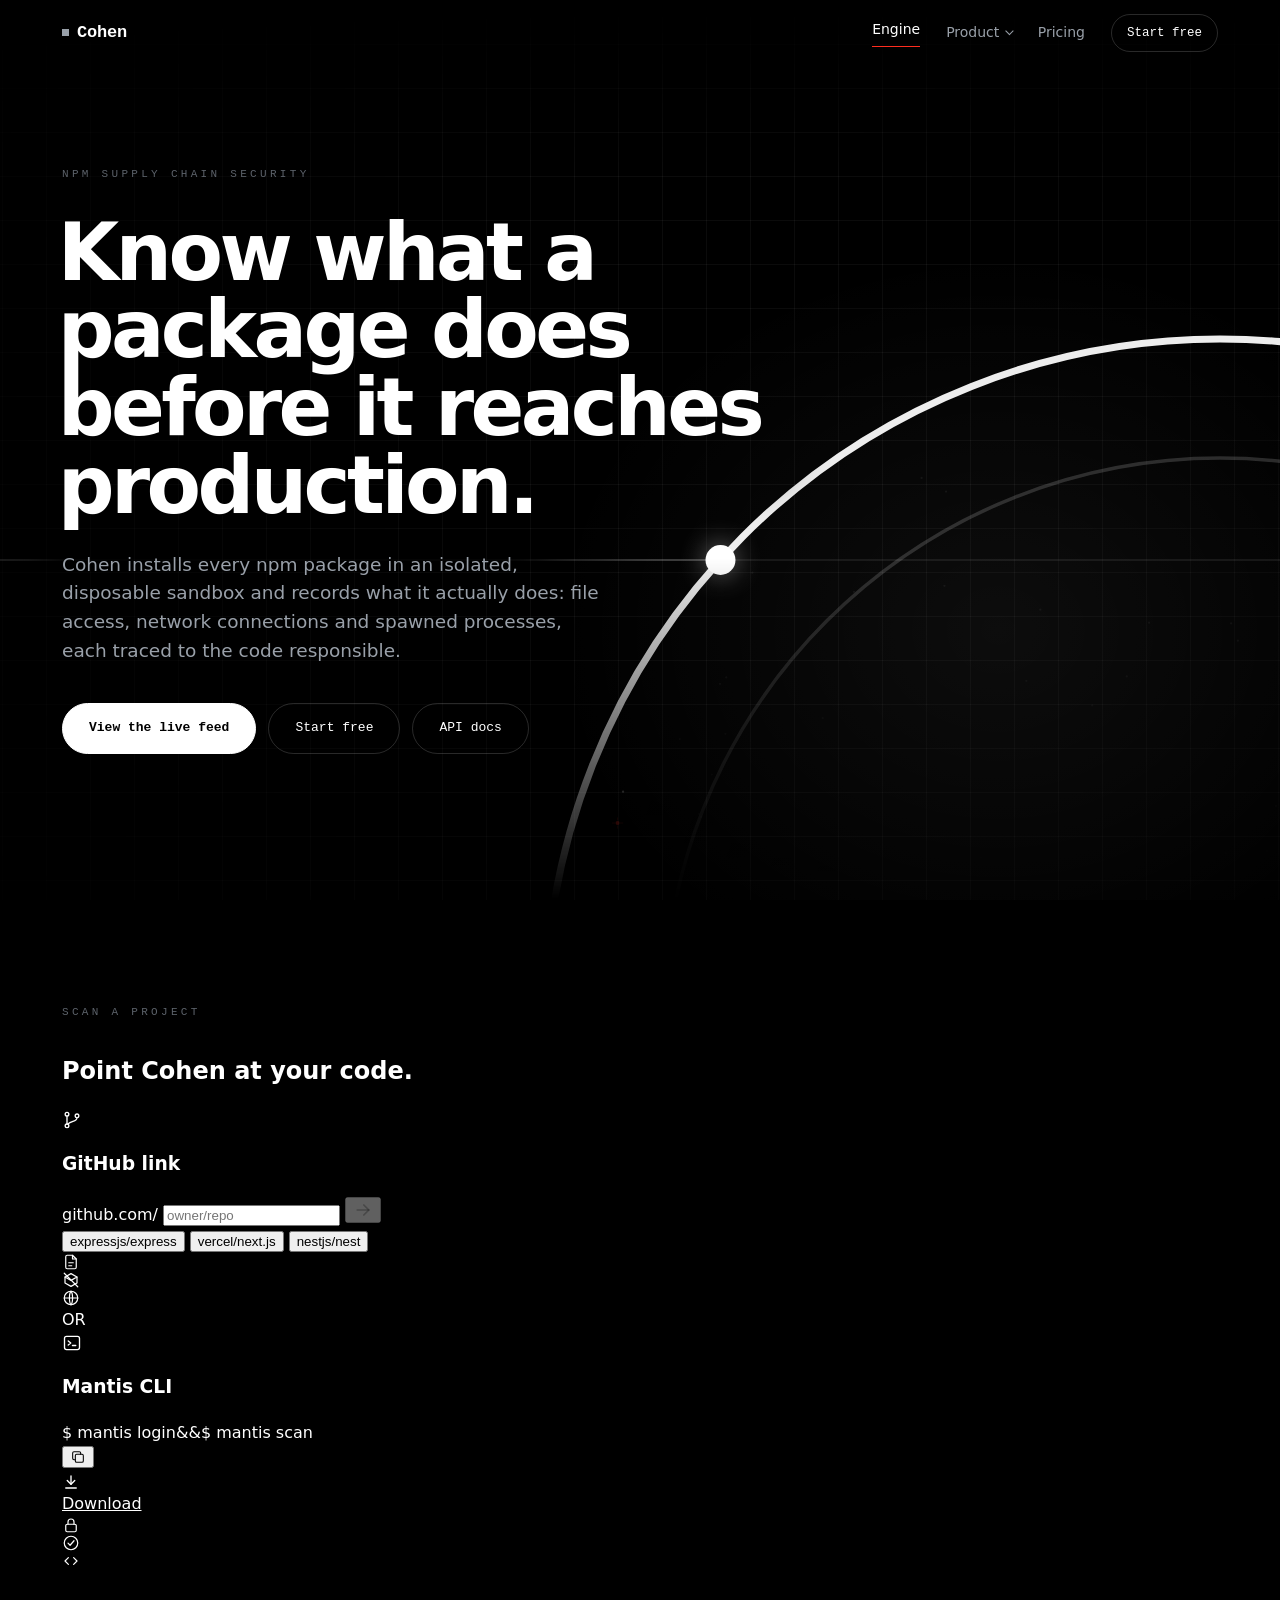
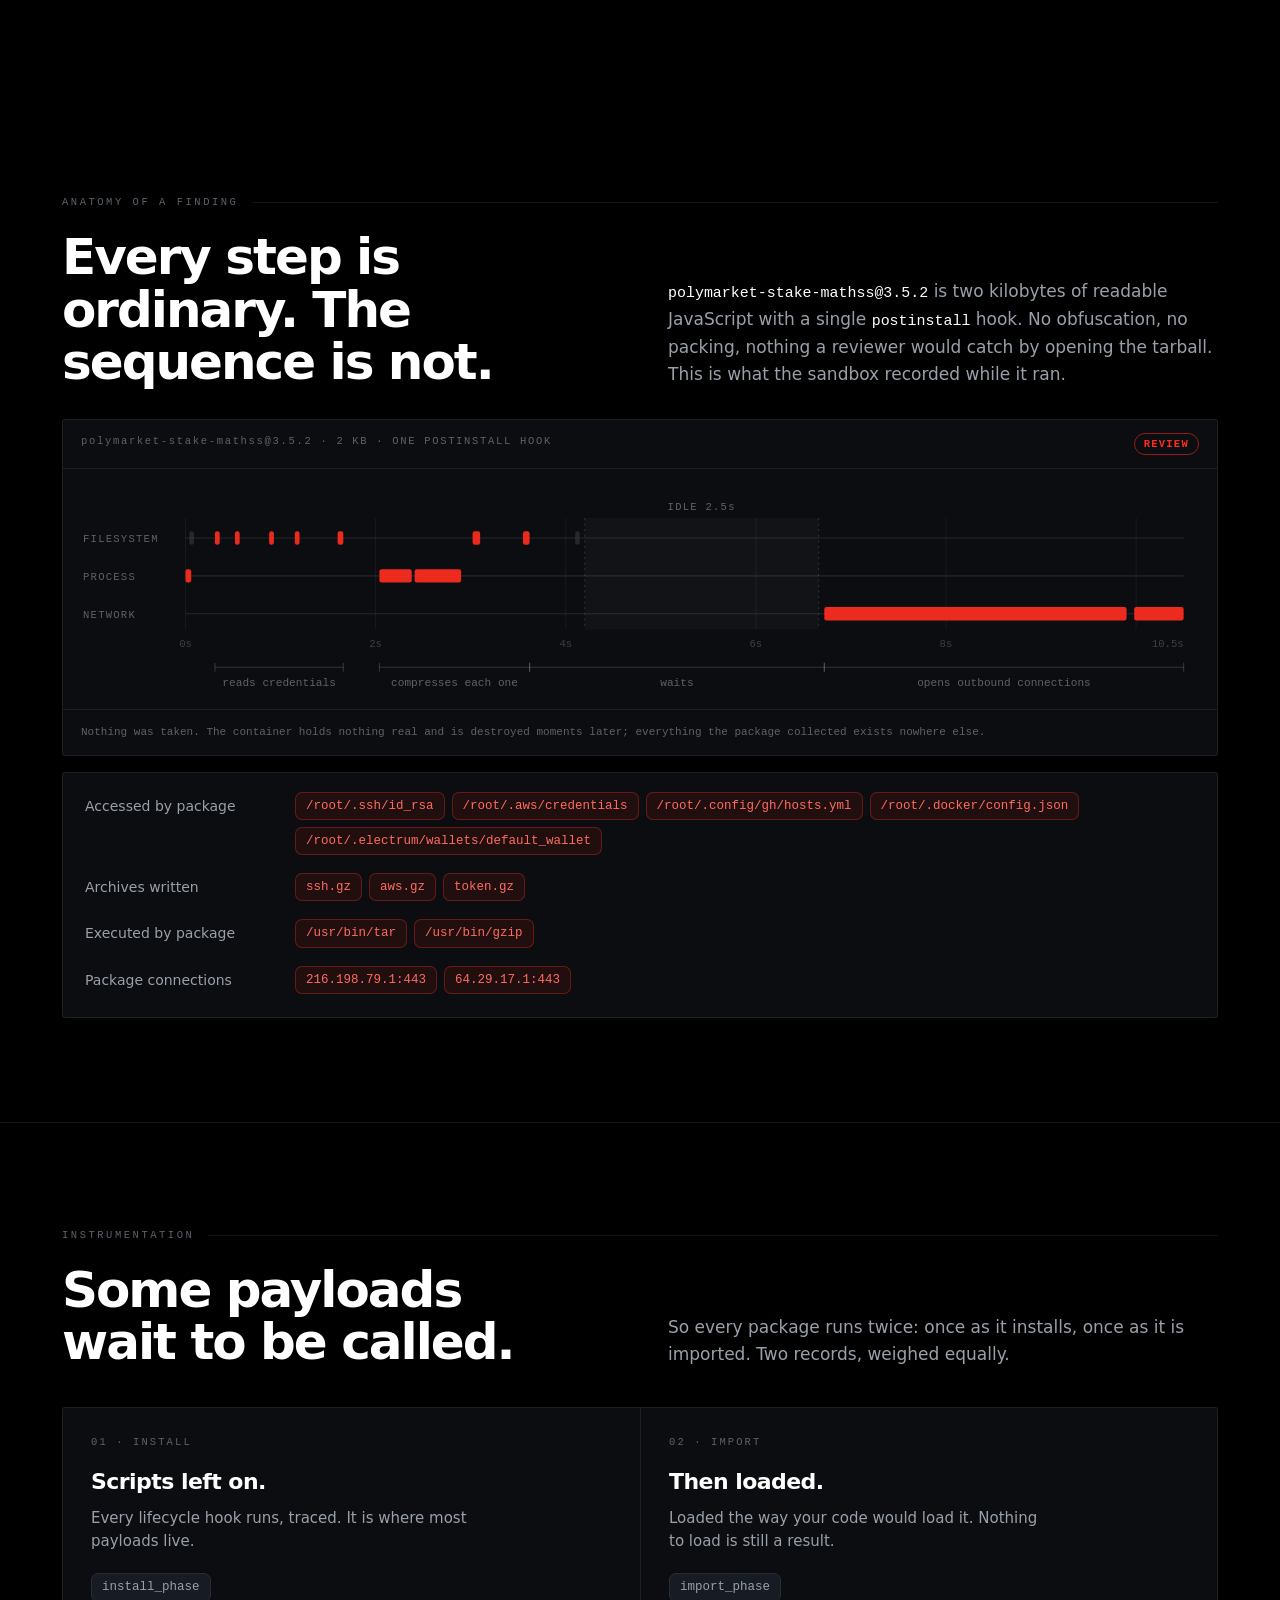
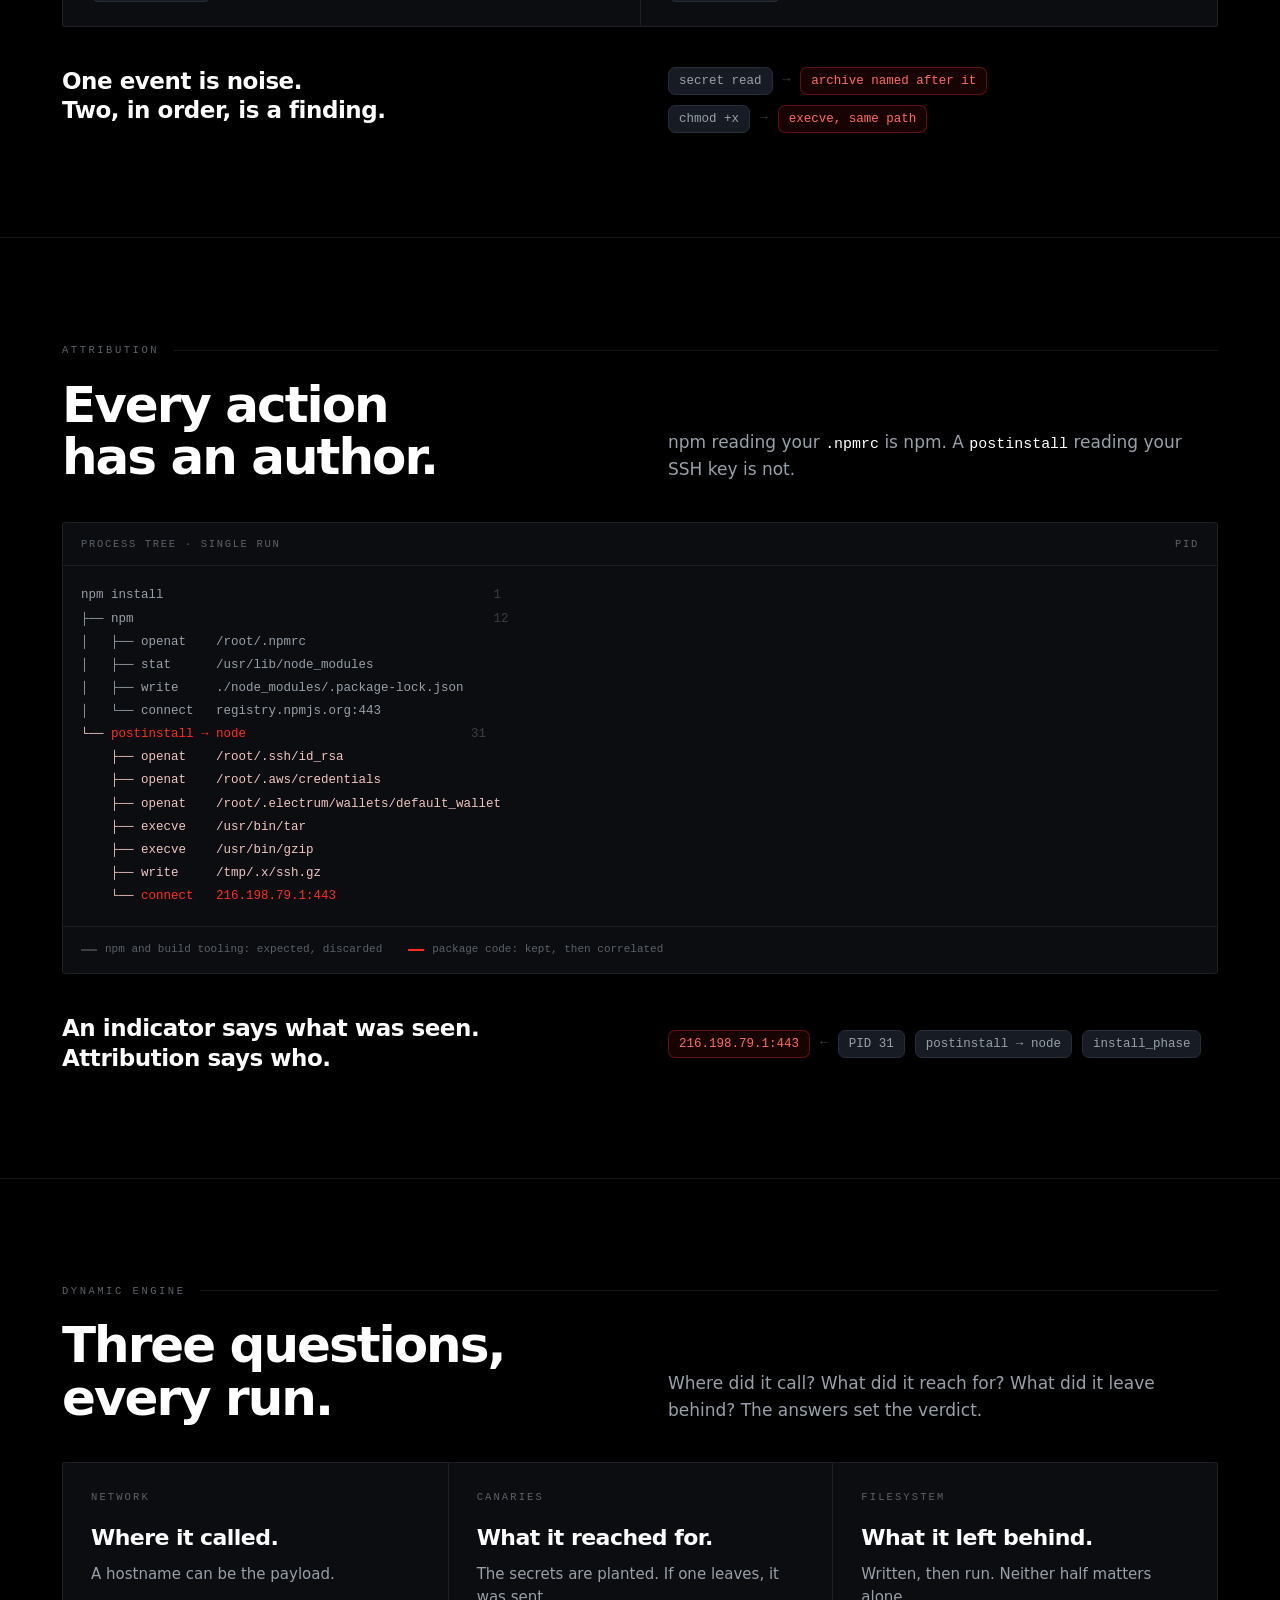
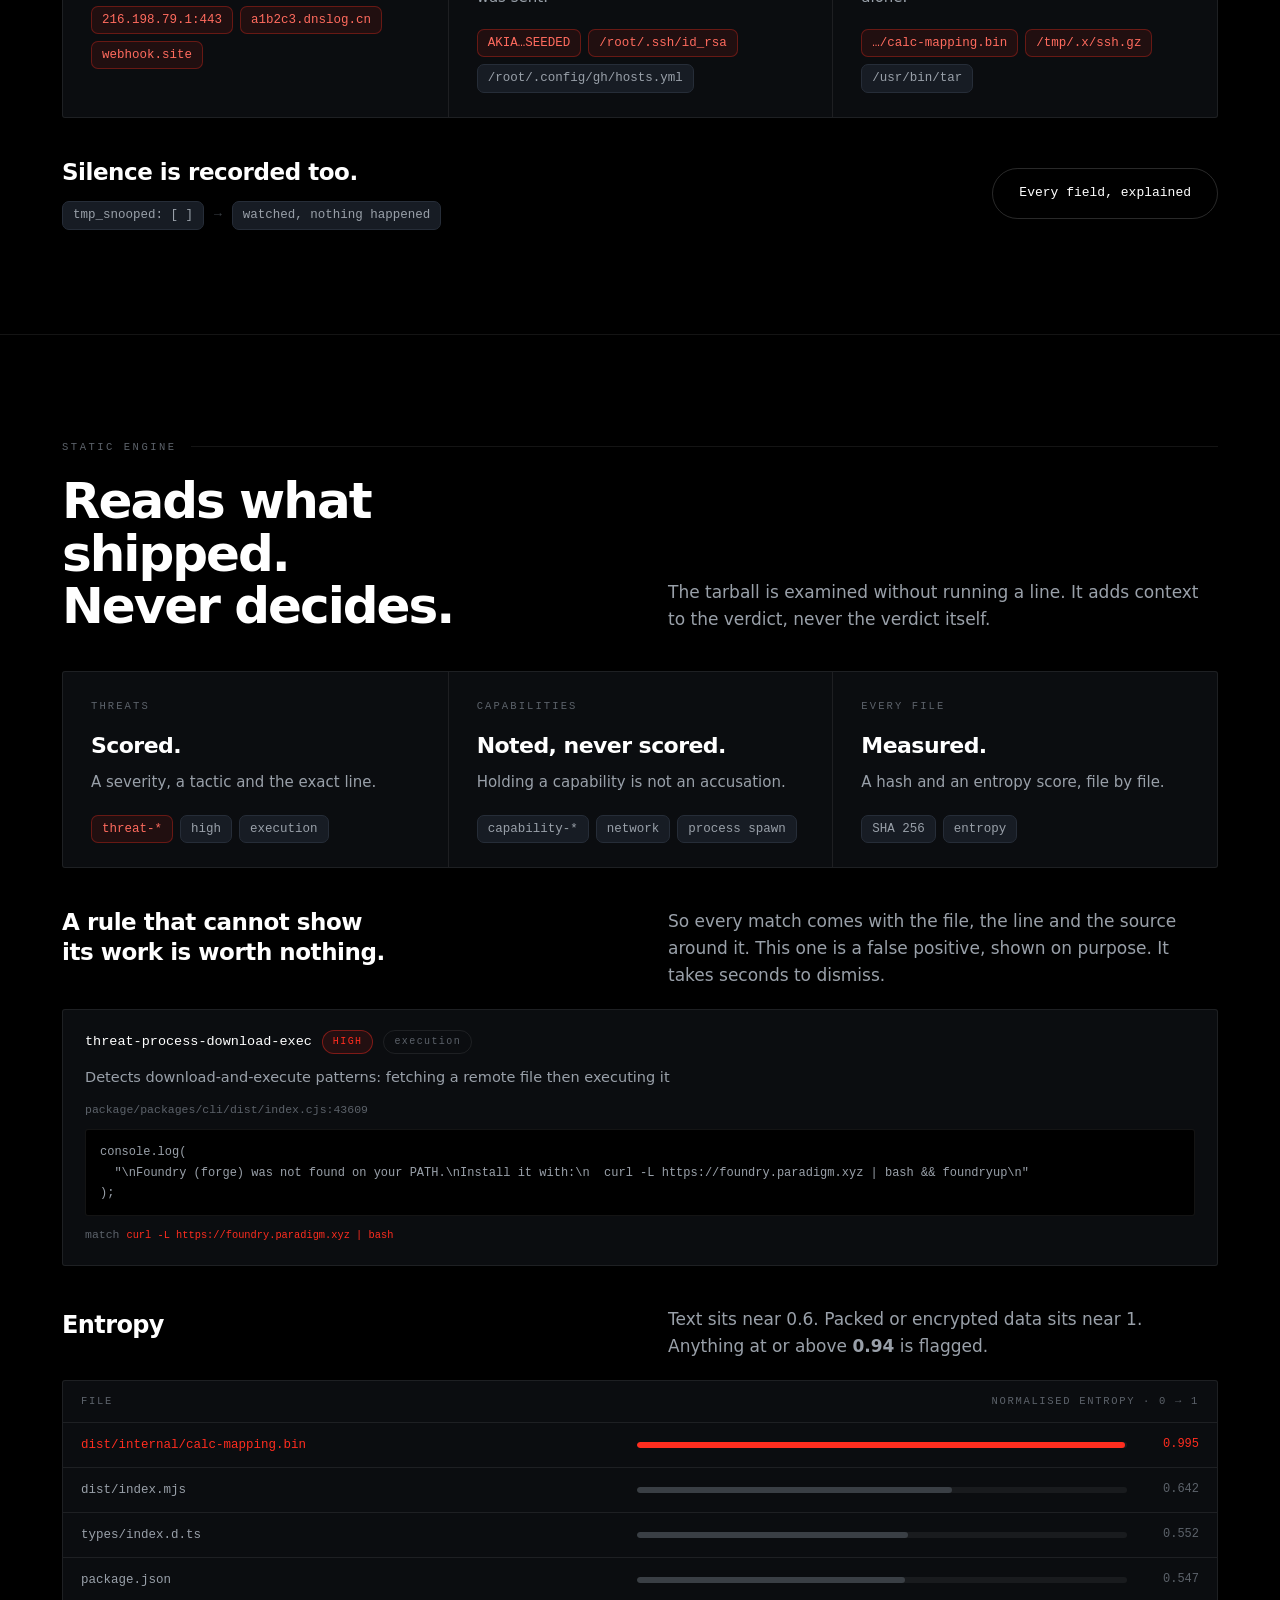
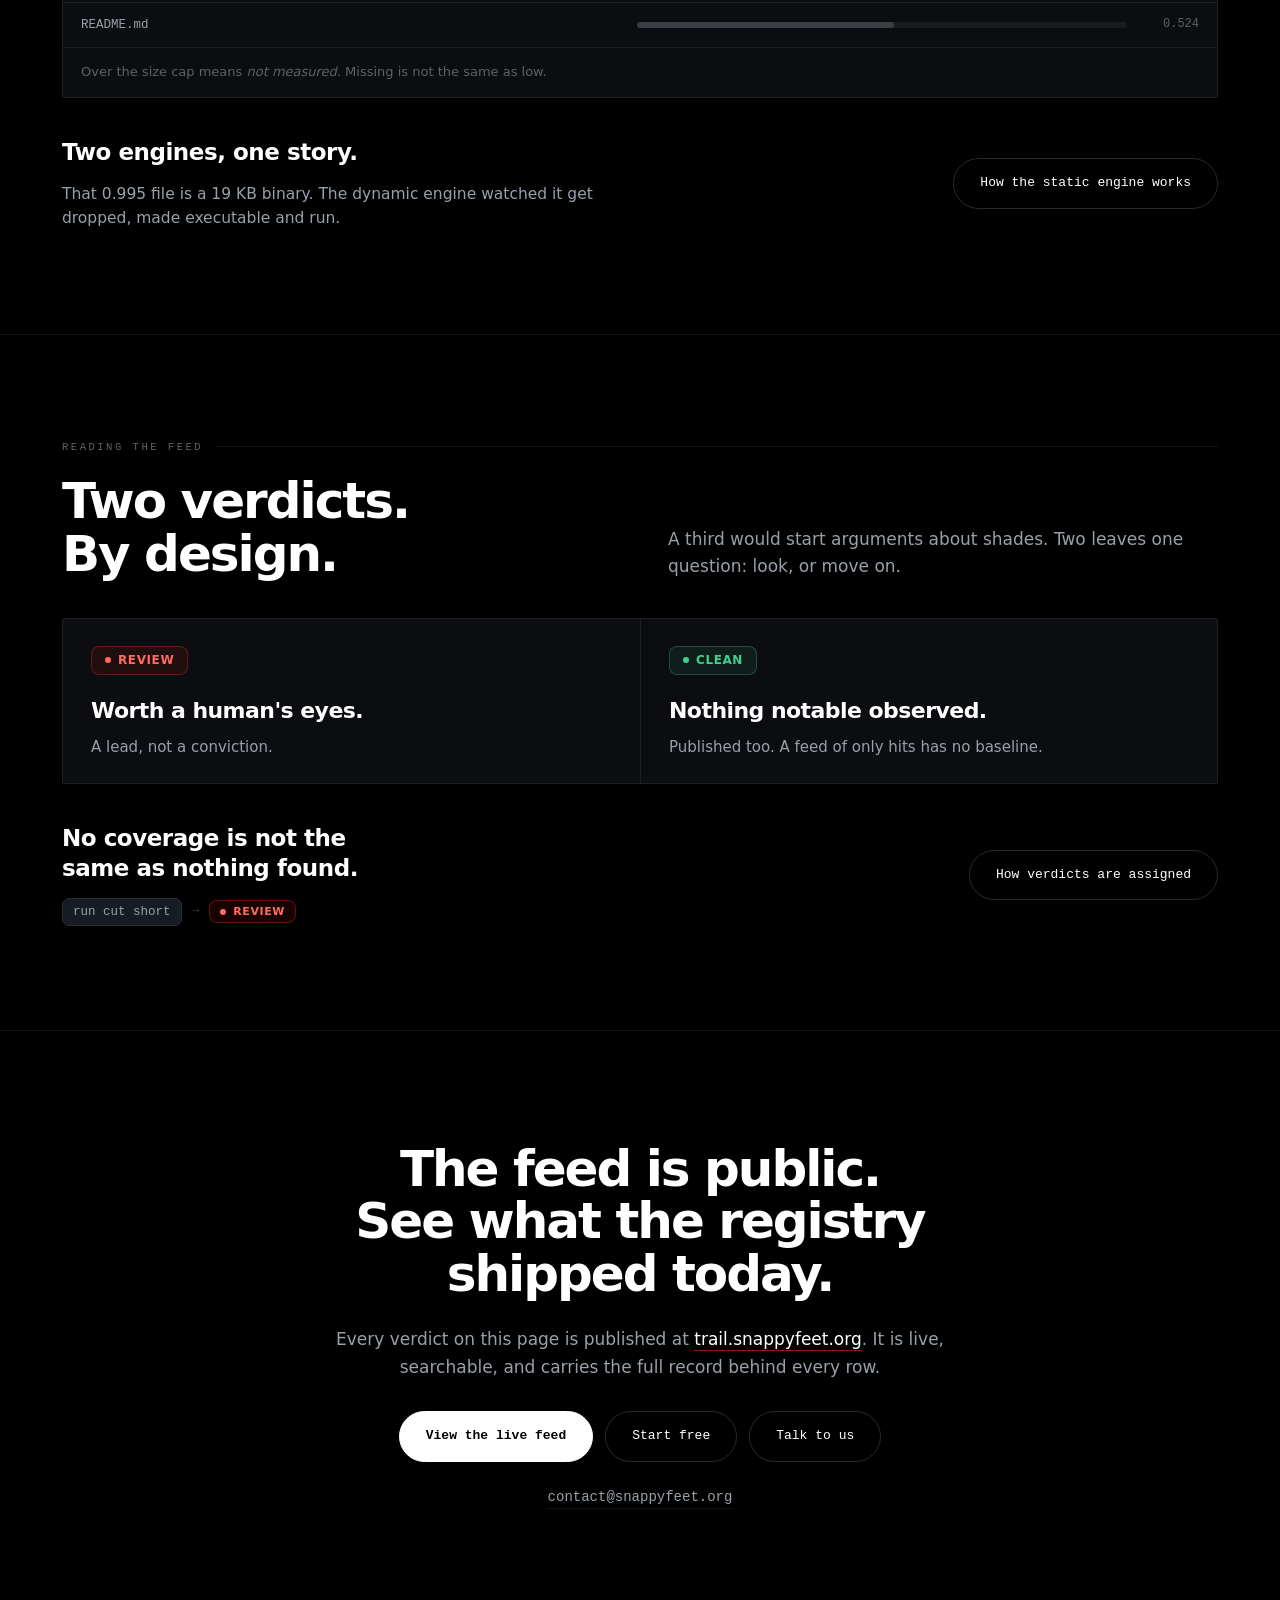
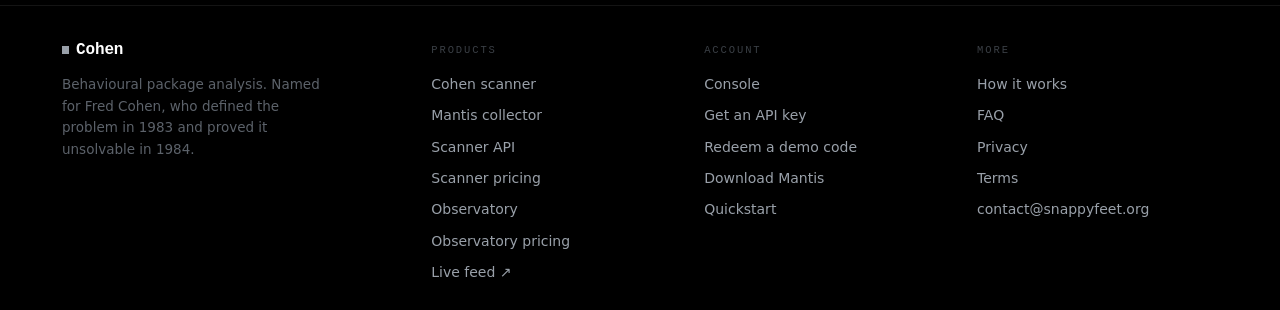
==== commit 1e440109: "Add GitHub link and Mantis CLI scan panel to the lander" ====
--- a/index.html
+++ b/index.html
@@ -110,6 +110,55 @@
 
 <main id="main">
 
+<!-- SCAN A PROJECT -->
+<section class="s scanopt" id="scan" aria-labelledby="scan-title">
+  <div class="w">
+    <p class="kicker">SCAN A PROJECT</p>
+    <h2 class="so-title" id="scan-title">Point Cohen at <span>your code.</span></h2>
+    <div class="so-grid">
+      <div class="so-card">
+        <div class="so-head">
+          <span class="so-tile"><svg width="20" height="20" viewBox="0 0 24 24" fill="none" stroke="currentColor" stroke-width="1.6" stroke-linecap="round" stroke-linejoin="round" aria-hidden="true"><circle cx="6" cy="5" r="2.2"/><circle cx="6" cy="19" r="2.2"/><circle cx="18" cy="7" r="2.2"/><path d="M6 7.2v9.6"/><path d="M18 9.2c0 4.8-6 3.6-11 7.6"/></svg></span>
+          <h3>GitHub link</h3>
+        </div>
+        <form class="so-pill" id="so-form" action="https://console.snappyfeet.org/scans/new" method="get">
+          <label for="so-repo">github.com/</label>
+          <input id="so-repo" name="repo" type="text" placeholder="owner/repo" autocomplete="off" autocapitalize="none" spellcheck="false" enterkeyhint="go" required>
+          <button class="so-go" type="submit" id="so-go" aria-label="Scan repository"><svg width="20" height="20" viewBox="0 0 24 24" fill="none" stroke="currentColor" stroke-width="2" stroke-linecap="round" stroke-linejoin="round" aria-hidden="true"><path d="M5 12h14"/><path d="M13 6l6 6-6 6"/></svg></button>
+        </form>
+        <div class="so-tries">
+          <button type="button" data-try="expressjs/express">expressjs/express</button>
+          <button type="button" data-try="vercel/next.js">vercel/next.js</button>
+          <button type="button" data-try="nestjs/nest">nestjs/nest</button>
+        </div>
+        <div class="so-icons">
+          <span title="Reads the lockfile only"><svg width="18" height="18" viewBox="0 0 24 24" fill="none" stroke="currentColor" stroke-width="1.6" stroke-linecap="round" stroke-linejoin="round" role="img" aria-label="Reads the lockfile only"><path d="M14 3H7a2 2 0 0 0-2 2v14a2 2 0 0 0 2 2h10a2 2 0 0 0 2-2V8z"/><path d="M14 3v5h5"/><path d="M9 13h6"/><path d="M9 17h4"/></svg></span>
+          <span title="Nothing is installed"><svg width="18" height="18" viewBox="0 0 24 24" fill="none" stroke="currentColor" stroke-width="1.6" stroke-linecap="round" stroke-linejoin="round" role="img" aria-label="Nothing is installed"><path d="M20 8l-8-4.5L4 8l8 4.5z"/><path d="M4 8v8l8 4.5 8-4.5V8"/><path d="M3 3l18 18"/></svg></span>
+          <span title="Public repositories"><svg width="18" height="18" viewBox="0 0 24 24" fill="none" stroke="currentColor" stroke-width="1.6" stroke-linecap="round" stroke-linejoin="round" role="img" aria-label="Public repositories"><circle cx="12" cy="12" r="9"/><path d="M3 12h18"/><path d="M12 3c2.8 3 2.8 15 0 18c-2.8-3-2.8-15 0-18z"/></svg></span>
+        </div>
+      </div>
+
+      <div class="so-card">
+        <span class="so-or" aria-hidden="true">OR</span>
+        <div class="so-head">
+          <span class="so-tile"><svg width="20" height="20" viewBox="0 0 24 24" fill="none" stroke="currentColor" stroke-width="1.6" stroke-linecap="round" stroke-linejoin="round" aria-hidden="true"><rect x="3" y="4" width="18" height="16" rx="2.5"/><path d="M7.5 9.5l3 2.5-3 2.5"/><path d="M12.5 15h4"/></svg></span>
+          <h3>Mantis CLI</h3>
+        </div>
+        <div class="so-cmd">
+          <div class="so-cl"><span><span class="d">$</span> mantis login</span><span class="amp">&amp;&amp;</span><span><span class="d m">$ </span>mantis scan</span></div>
+          <button type="button" class="so-cpy" id="so-cpy" aria-label="Copy commands"><svg width="16" height="16" viewBox="0 0 24 24" fill="none" stroke="currentColor" stroke-width="1.6" stroke-linecap="round" stroke-linejoin="round" aria-hidden="true"><rect x="8" y="8" width="12" height="12" rx="2"/><path d="M16 8V6a2 2 0 0 0-2-2H6a2 2 0 0 0-2 2v8a2 2 0 0 0 2 2h2"/></svg></button>
+        </div>
+        <a class="so-dl" href="https://console.snappyfeet.org/download"><svg width="18" height="18" viewBox="0 0 24 24" fill="none" stroke="currentColor" stroke-width="1.8" stroke-linecap="round" stroke-linejoin="round" aria-hidden="true"><path d="M12 4v11"/><path d="M7 10l5 5 5-5"/><path d="M5 20h14"/></svg>Download</a>
+        <div class="so-icons">
+          <span title="Private code stays on your machine"><svg width="18" height="18" viewBox="0 0 24 24" fill="none" stroke="currentColor" stroke-width="1.6" stroke-linecap="round" stroke-linejoin="round" role="img" aria-label="Private code stays on your machine"><rect x="5" y="11" width="14" height="10" rx="2"/><path d="M8 11V8a4 4 0 0 1 8 0v3"/></svg></span>
+          <span title="Works in CI"><svg width="18" height="18" viewBox="0 0 24 24" fill="none" stroke="currentColor" stroke-width="1.6" stroke-linecap="round" stroke-linejoin="round" role="img" aria-label="Works in CI"><circle cx="12" cy="12" r="9"/><path d="M8 12.2l2.8 2.8 5.2-6"/></svg></span>
+          <span title="Open source, Apache 2.0"><svg width="18" height="18" viewBox="0 0 24 24" fill="none" stroke="currentColor" stroke-width="1.6" stroke-linecap="round" stroke-linejoin="round" role="img" aria-label="Open source, Apache 2.0"><path d="M8.5 7.5L4 12l4.5 4.5"/><path d="M15.5 7.5L20 12l-4.5 4.5"/></svg></span>
+        </div>
+      </div>
+    </div>
+  </div>
+</section>
+
 <!-- EVIDENCE -->
 <section class="s" id="evidence">
   <div class="w">
@@ -442,7 +491,6 @@
         <h5>MORE</h5>
         <ul>
           <li><a href="method.html">How it works</a></li>
-          <li><a href="blog.html">Blog</a></li>
           <li><a href="pricing.html#faq">FAQ</a></li>
           <li><a href="privacy.html">Privacy</a></li>
           <li><a href="terms.html">Terms</a></li>
@@ -456,4 +504,4 @@
 
 <script src="app.js" defer></script>
 </body>
-</html>+</html>
--- a/styles.css
+++ b/styles.css
@@ -510,24 +510,30 @@
   transition:opacity .16s,transform .16s}
 .drop-m.open{opacity:1;transform:none;pointer-events:auto}
 
-.drop-card{background:var(--panel);border:1px solid var(--hair2);border-radius:3px;
-  overflow:hidden;box-shadow:0 26px 64px rgba(0,0,0,.72)}
-.drop-h{margin:0;padding:11px 16px;border-bottom:1px solid var(--hair);
+/* card: 10px corners, rows sit inset as 6px tiles so the corners nest.
+   Hairlines, mono eyebrow and the red hover tick stay as the site uses them. */
+.drop-card{background:var(--panel);border:1px solid var(--hair2);border-radius:10px;
+  overflow:hidden;padding:0 6px 6px;
+  box-shadow:0 1px 0 rgba(255,255,255,.04) inset,0 26px 64px rgba(0,0,0,.72)}
+.drop-h{margin:0 -6px 6px;padding:12px 18px 11px;border-bottom:1px solid var(--hair);
   font-family:var(--mono);font-size:10px;letter-spacing:.18em;color:var(--ash3)}
-.drop-card .row{position:relative;border-bottom:1px solid var(--hair);
-  transition:background .15s}
-.drop-card .row:last-child{border-bottom:0}
-.drop-card .row::before{content:"";position:absolute;left:0;top:0;bottom:0;width:2px;
-  background:var(--alarm);transform:scaleY(0);transition:transform .18s}
-.drop-card .row:hover{background:var(--panel2)}
+.drop-card .row{position:relative;border:1px solid transparent;border-radius:6px;
+  transition:background .15s,border-color .15s}
+.drop-card .row+.row{margin-top:2px}
+.drop-card .row::before{content:"";position:absolute;left:0;top:12px;bottom:12px;width:2px;
+  border-radius:2px;background:var(--alarm);transform:scaleY(0);transition:transform .18s}
+.drop-card .row:hover{background:var(--panel2);border-color:var(--hair)}
 .drop-card .row:hover::before{transform:scaleY(1)}
-.drop-card .rmain{display:block;padding:13px 58px 14px 16px;text-decoration:none}
+.drop-card .rmain{display:block;padding:11px 64px 12px 12px;text-decoration:none;border-radius:6px}
 .drop-card .dn{display:block;font-size:14px;color:var(--white);font-weight:500;letter-spacing:-.01em}
-.drop-card .dd{display:block;font-size:12px;color:var(--ash2);line-height:1.45;margin-top:4px}
-.drop-card .api{float:right;margin:15px 16px 0 0;font-family:var(--mono);
-  font-size:9.5px;letter-spacing:.16em;color:var(--ash3);text-decoration:none;
-  transition:color .15s}
-.drop-card .api:hover{color:var(--white)}
+.drop-card .dd{display:block;font-size:12px;color:var(--ash2);line-height:1.45;margin-top:3px}
+/* API: a small outlined chip on the title line, not a floating label.
+   display and margin reset the page level .api section grid. */
+.drop-card .api{position:absolute;top:11px;right:10px;z-index:1;display:block;margin:0;font-family:var(--mono);
+  font-size:9.5px;line-height:1;letter-spacing:.14em;color:var(--ash2);text-decoration:none;
+  padding:4px 7px 4px 8px;border:1px solid var(--hair2);border-radius:4px;
+  transition:color .15s,border-color .15s,background .15s}
+.drop-card .api:hover{color:var(--white);border-color:rgba(255,255,255,.32);background:rgba(255,255,255,.04)}
 
 @media(max-width:960px){
   .drop{width:100%}
@@ -536,13 +542,14 @@
   .drop-t::after,.drop-t.here::before{display:none}
   .drop-m{position:static;width:auto;padding:0;opacity:1;transform:none;pointer-events:auto}
   .drop-card{background:var(--deep);border:0;border-bottom:1px solid var(--hair);
-    border-radius:0;box-shadow:none}
-  .drop-h{padding:12px 24px}
+    border-radius:0;box-shadow:none;padding:0 0 6px}
+  .drop-h{padding:12px 24px;margin:0 0 6px}
+  .drop-card .row{margin:0 12px}
   /* the stacked menu styles .nav-links a as a full width row. Undo that
      inside the panel, then restate the panel's own spacing. */
   .drop-m a{padding:0;font-size:inherit;border-bottom:0}
-  .drop-card .rmain{display:block;padding:14px 62px 14px 24px}
-  .drop-card .api{margin:16px 24px 0 0;padding:0;border-bottom:0}
+  .drop-card .rmain{display:block;padding:12px 66px 12px 12px}
+  .drop-card .api{top:12px;right:10px;padding:4px 7px 4px 8px;border:1px solid var(--hair2)}
   .drop-card .dd{max-width:46ch}
 }
 
@@ -794,4 +801,4 @@
 .phase .pill{margin-bottom:18px}
 
 /* chart captions inside the engine cards keep their small caption size */
-.eng .chartcap{font-size:10px;letter-spacing:.16em;color:var(--ash3);margin:22px 0 8px;max-width:none;line-height:1.5}+.eng .chartcap{font-size:10px;letter-spacing:.16em;color:var(--ash3);margin:22px 0 8px;max-width:none;line-height:1.5}
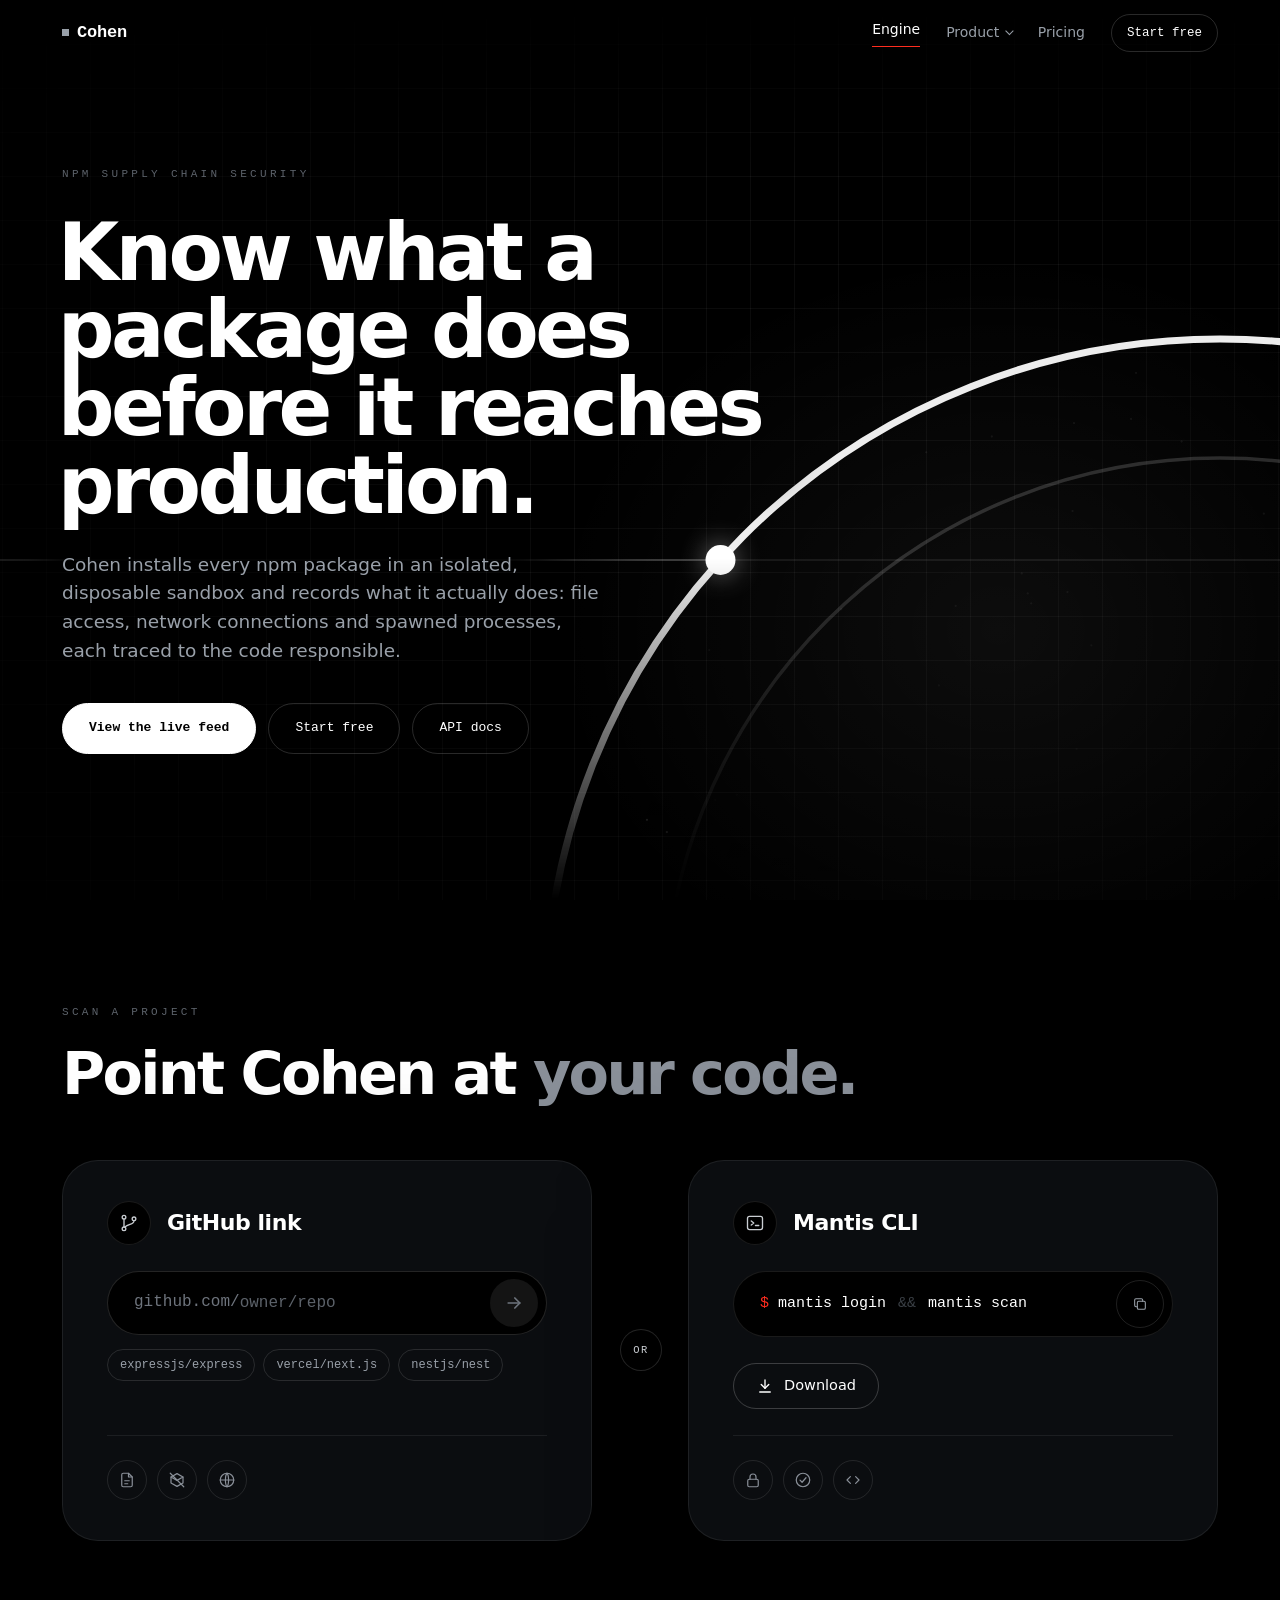
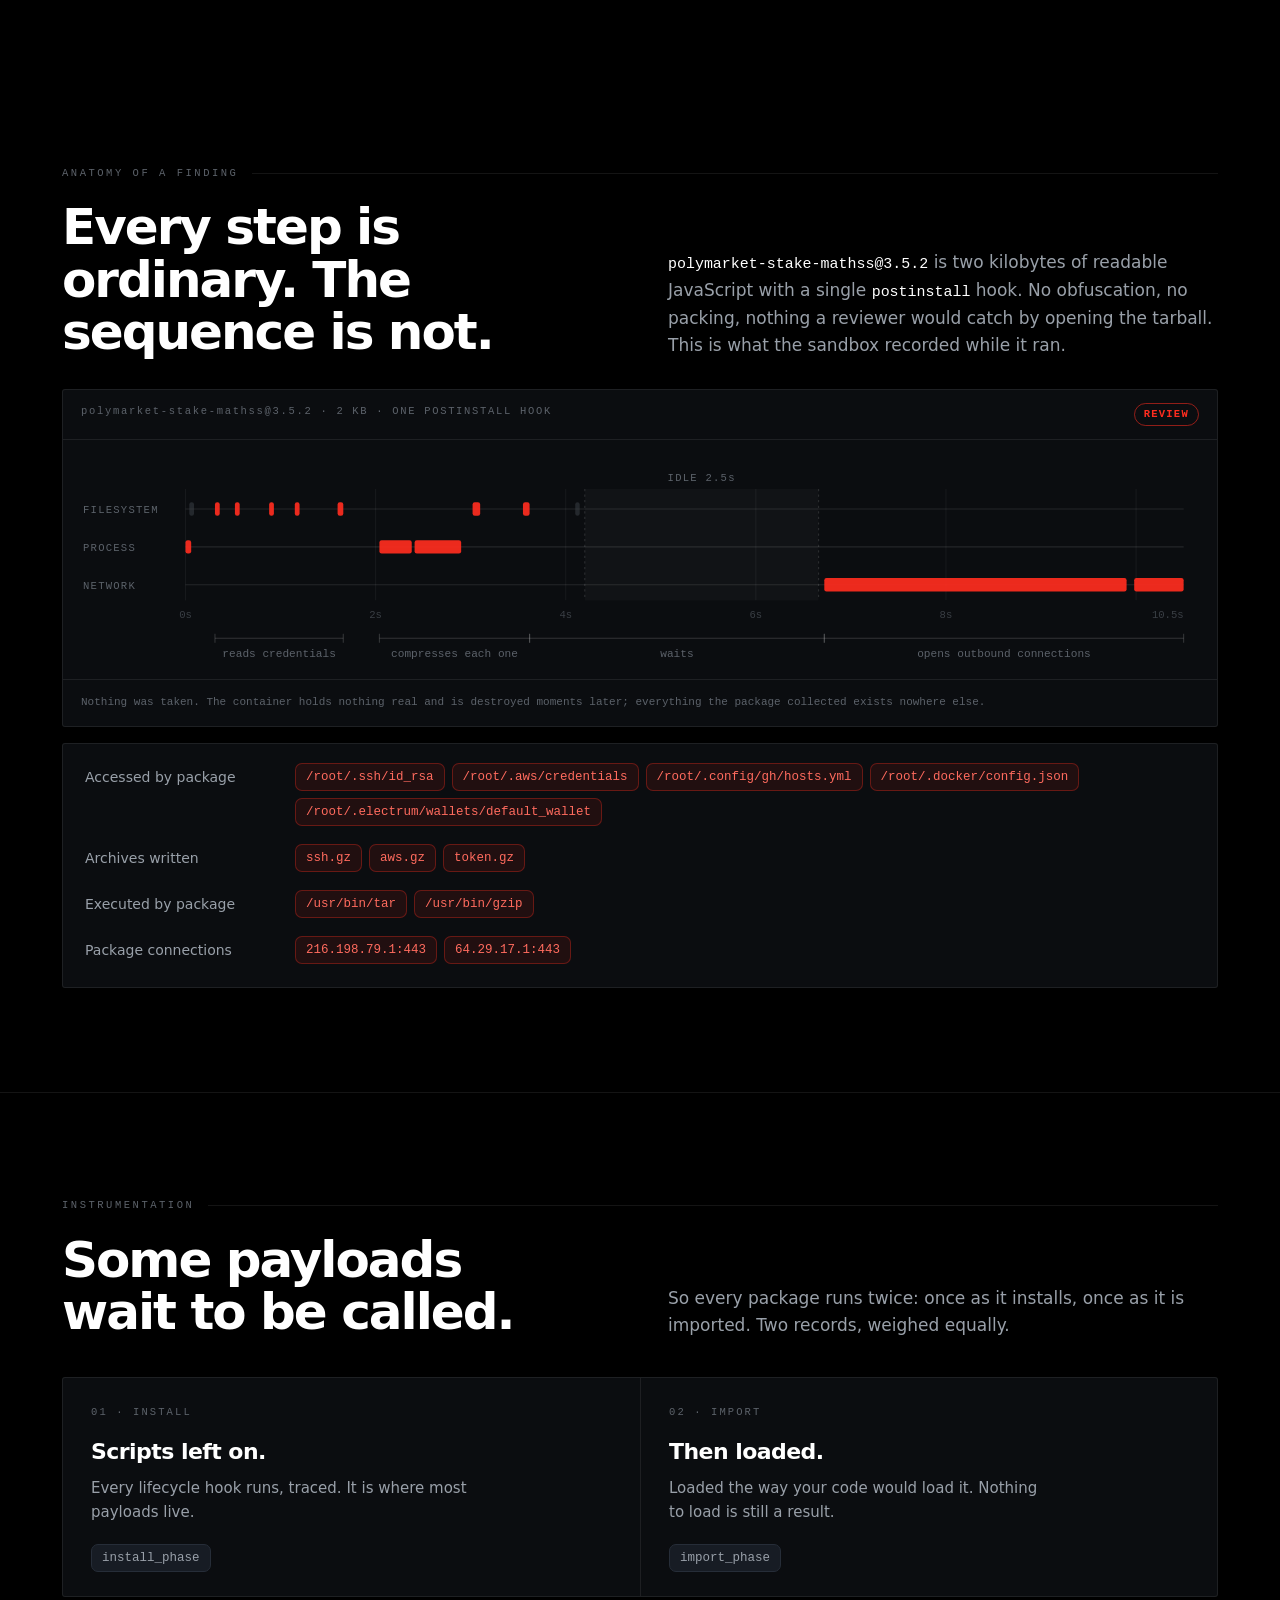
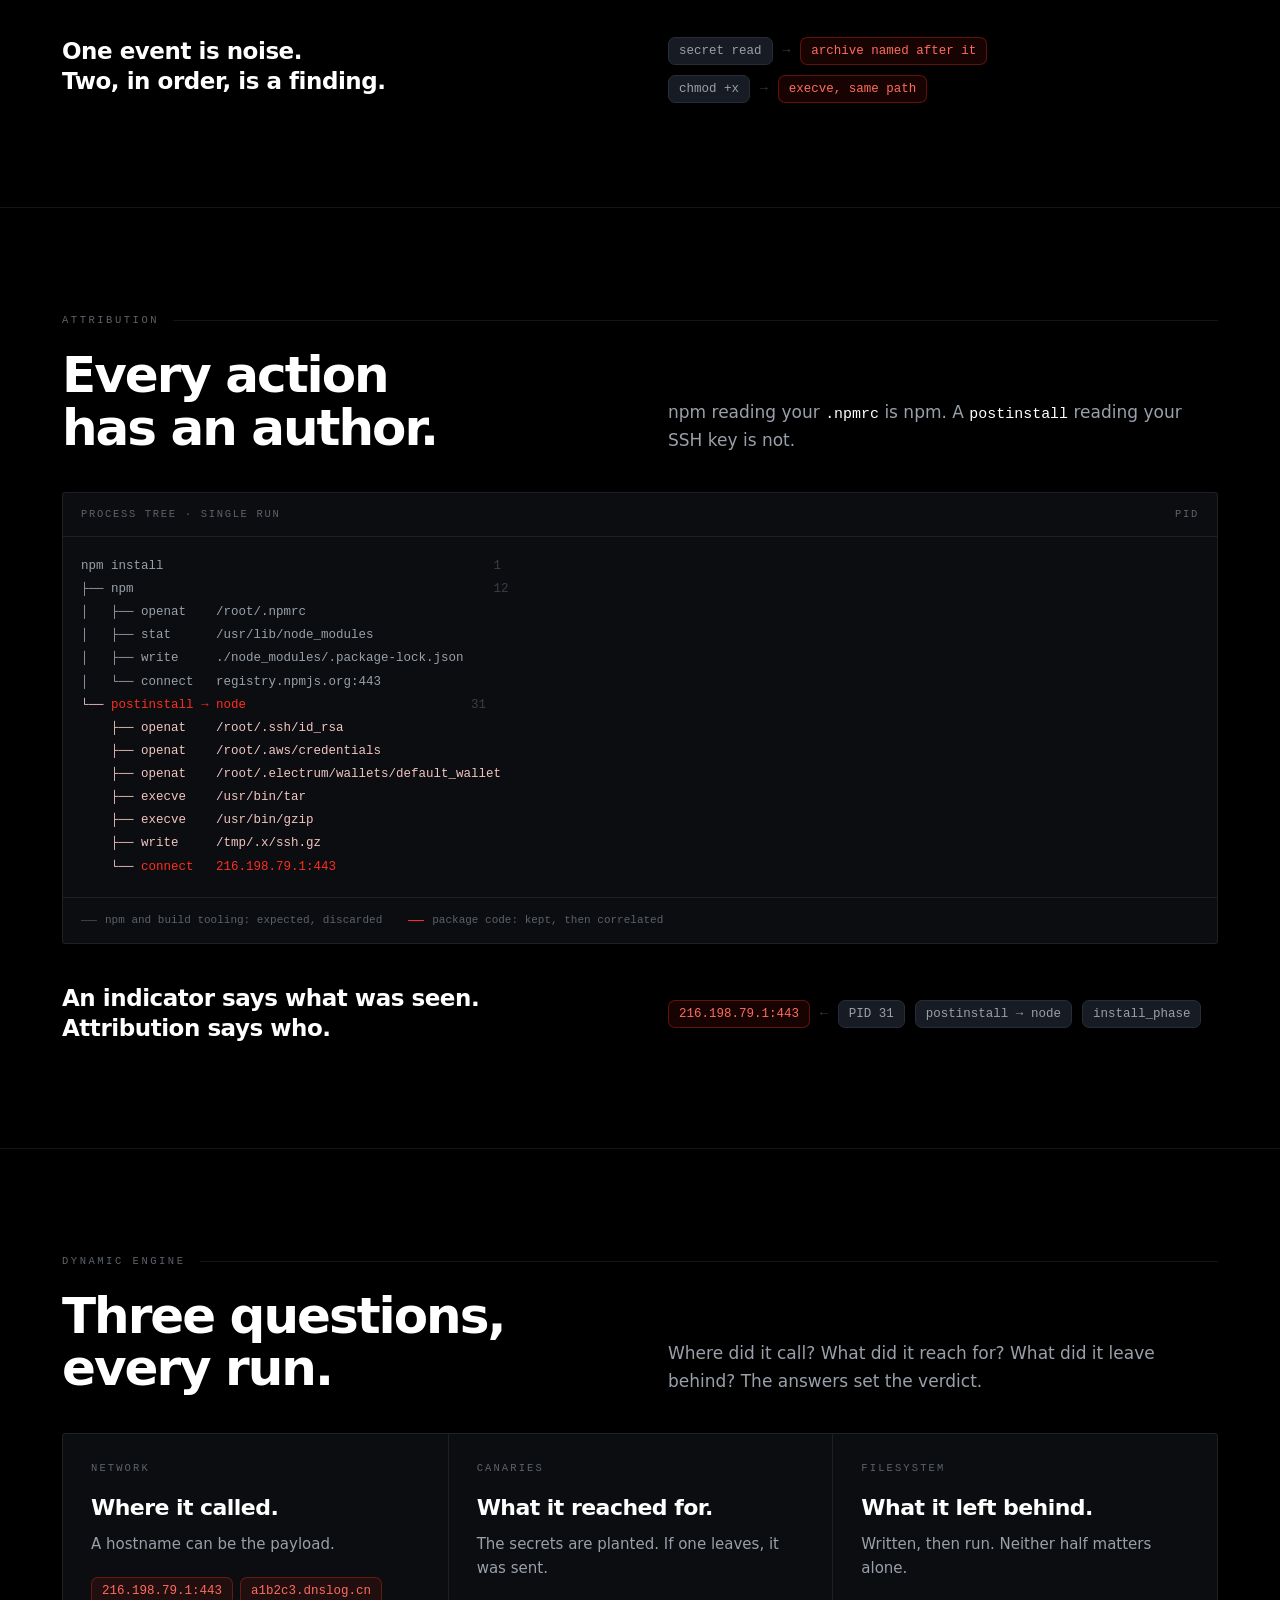
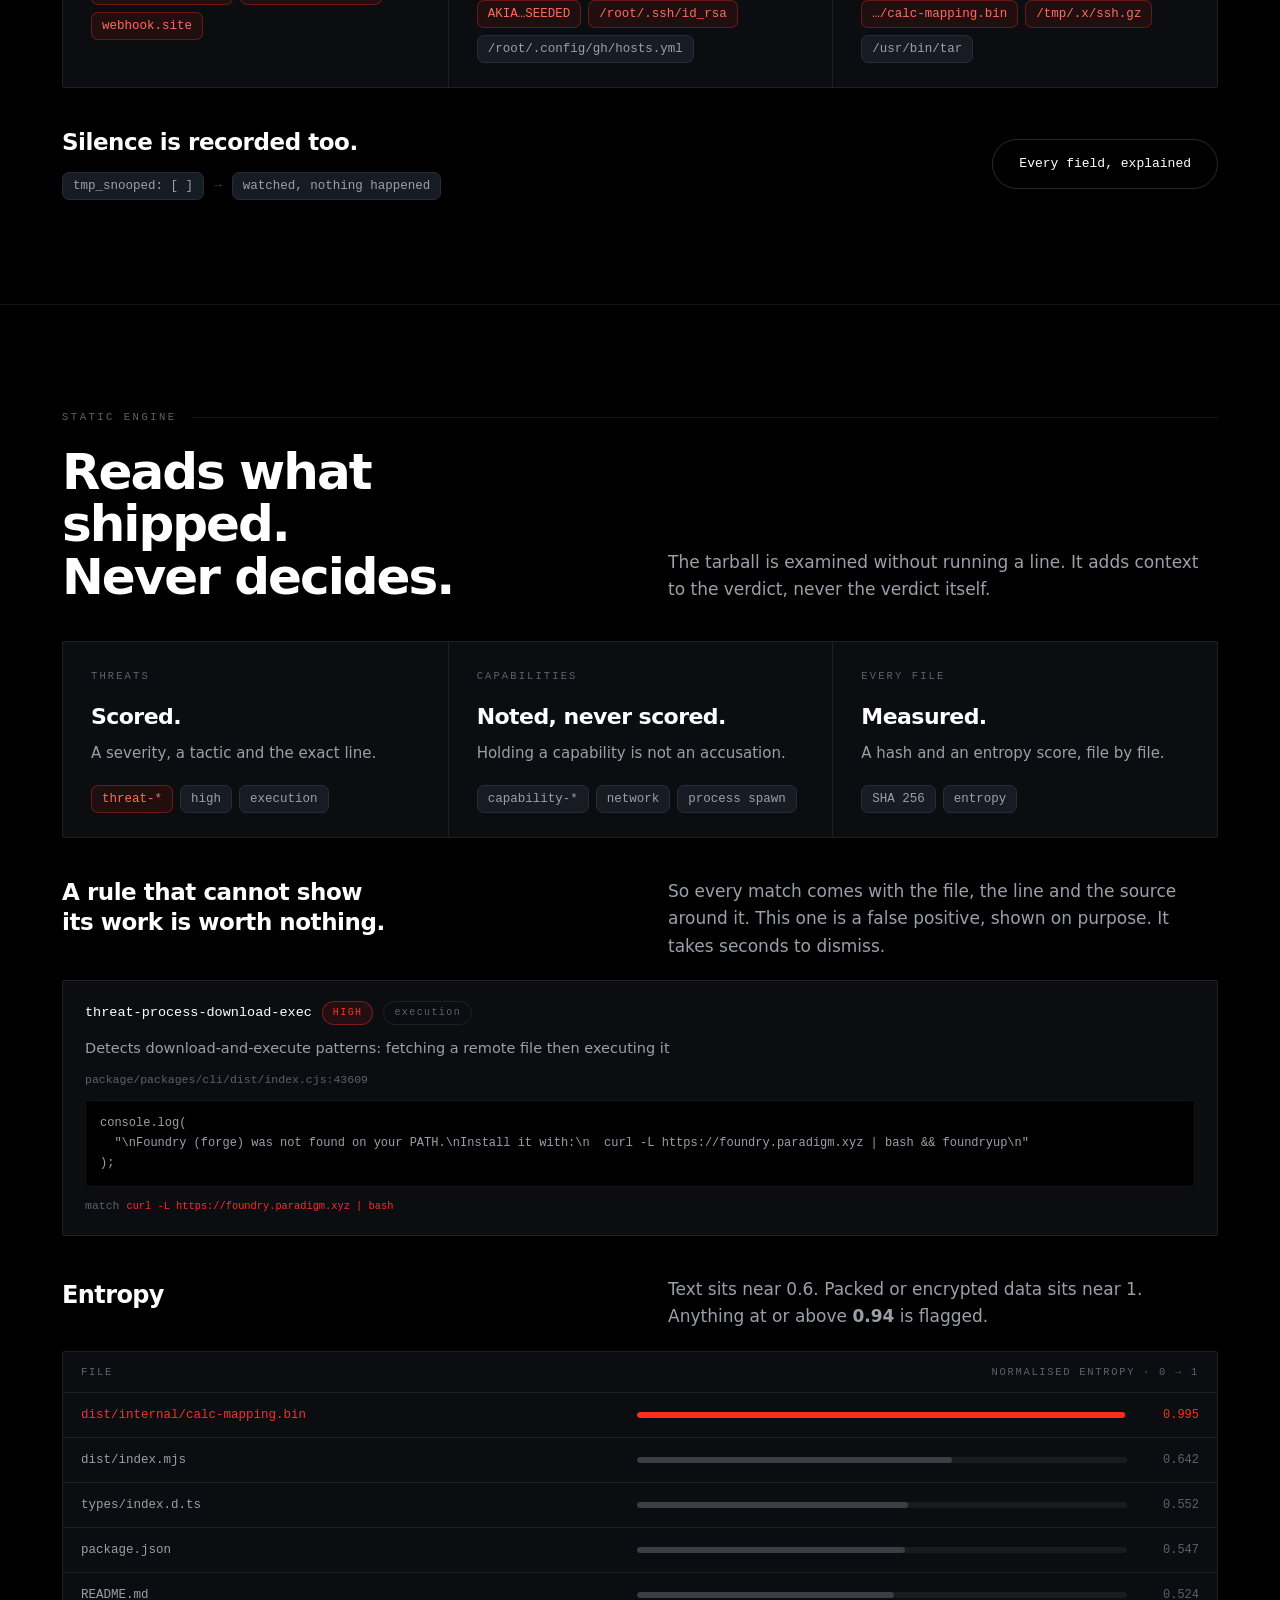
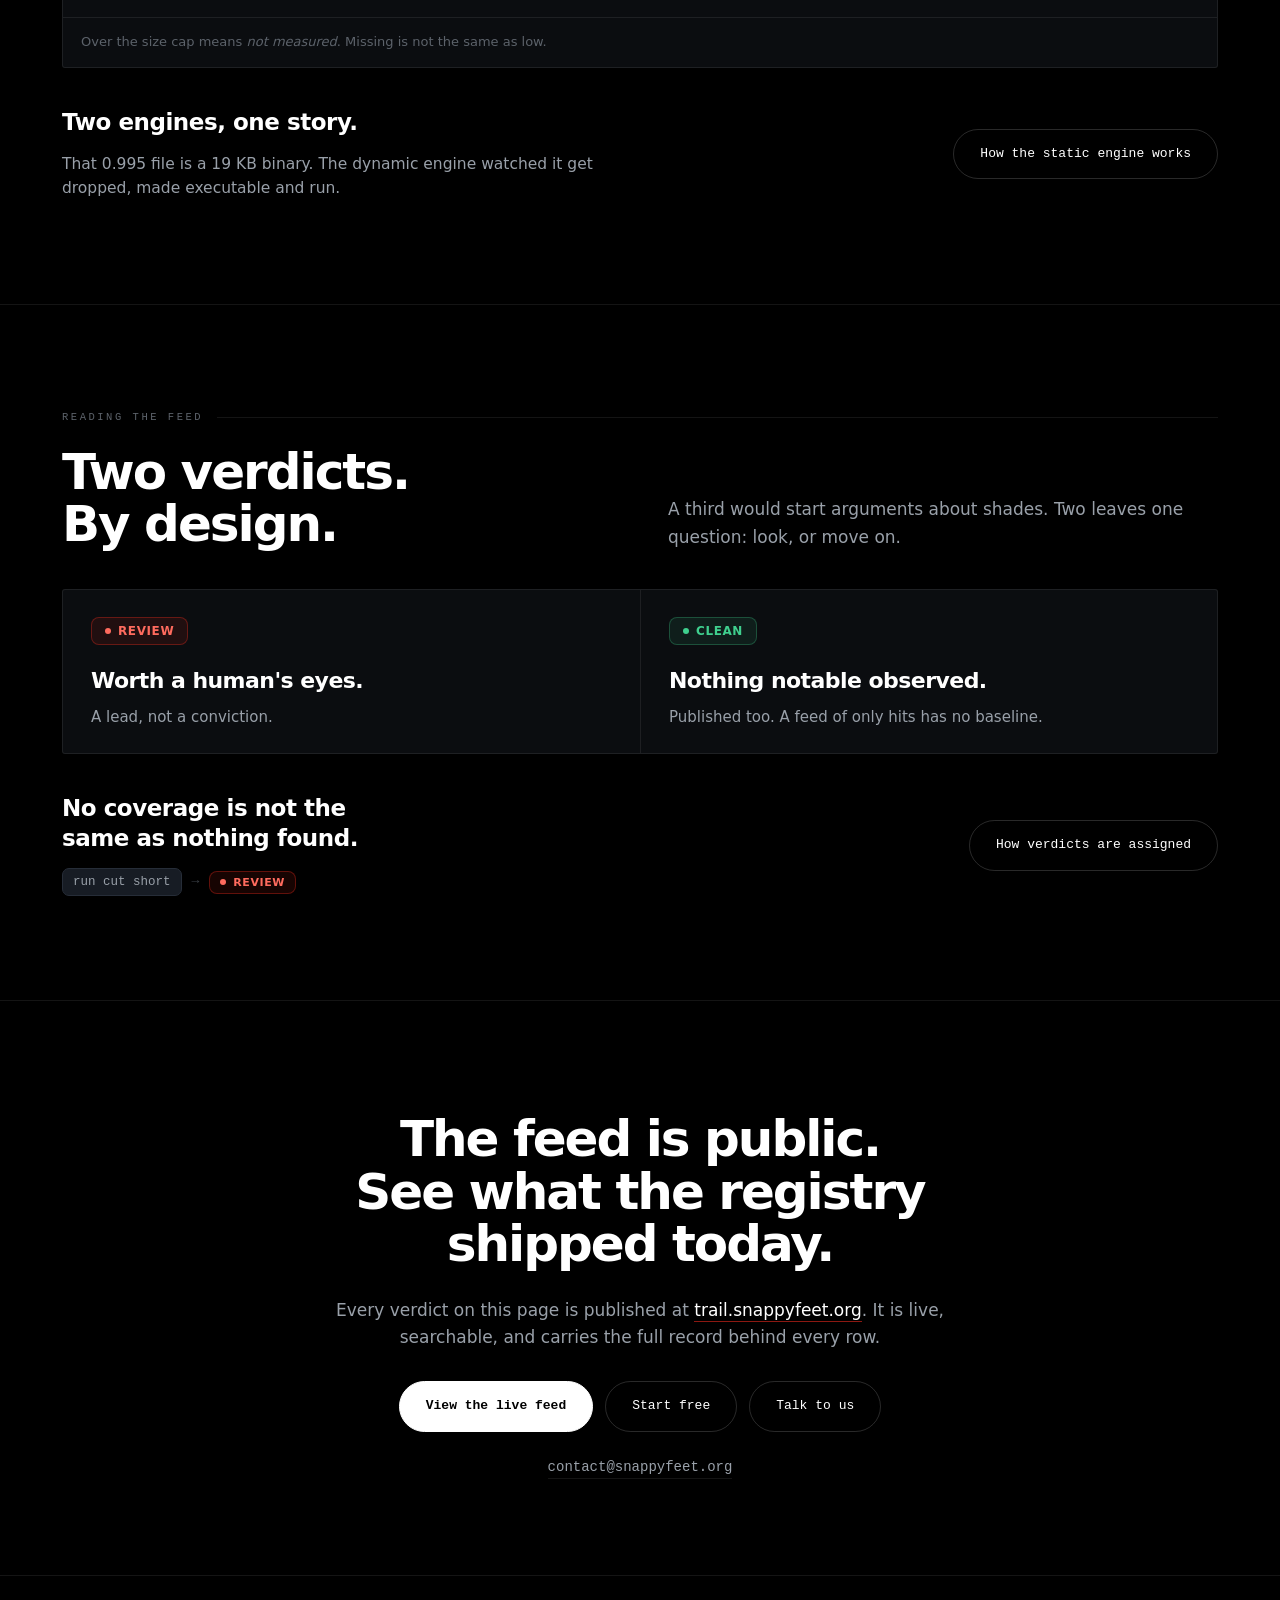
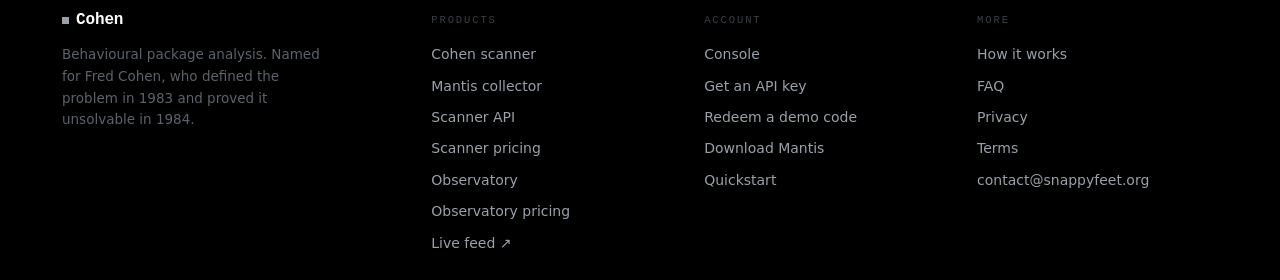
==== commit 86dec522: "Add GitHub link and Mantis CLI scan panel to the lander" ====
--- a/index.html
+++ b/index.html
@@ -148,7 +148,7 @@
           <div class="so-cl"><span><span class="d">$</span> mantis login</span><span class="amp">&amp;&amp;</span><span><span class="d m">$ </span>mantis scan</span></div>
           <button type="button" class="so-cpy" id="so-cpy" aria-label="Copy commands"><svg width="16" height="16" viewBox="0 0 24 24" fill="none" stroke="currentColor" stroke-width="1.6" stroke-linecap="round" stroke-linejoin="round" aria-hidden="true"><rect x="8" y="8" width="12" height="12" rx="2"/><path d="M16 8V6a2 2 0 0 0-2-2H6a2 2 0 0 0-2 2v8a2 2 0 0 0 2 2h2"/></svg></button>
         </div>
-        <a class="so-dl" href="https://console.snappyfeet.org/download"><svg width="18" height="18" viewBox="0 0 24 24" fill="none" stroke="currentColor" stroke-width="1.8" stroke-linecap="round" stroke-linejoin="round" aria-hidden="true"><path d="M12 4v11"/><path d="M7 10l5 5 5-5"/><path d="M5 20h14"/></svg>Download</a>
+        <a class="so-dl" href="https://github.com/Anurag-Chevendra/Mantis" target="_blank" rel="noopener"><svg width="18" height="18" viewBox="0 0 24 24" fill="none" stroke="currentColor" stroke-width="1.8" stroke-linecap="round" stroke-linejoin="round" aria-hidden="true"><path d="M12 4v11"/><path d="M7 10l5 5 5-5"/><path d="M5 20h14"/></svg>Download</a>
         <div class="so-icons">
           <span title="Private code stays on your machine"><svg width="18" height="18" viewBox="0 0 24 24" fill="none" stroke="currentColor" stroke-width="1.6" stroke-linecap="round" stroke-linejoin="round" role="img" aria-label="Private code stays on your machine"><rect x="5" y="11" width="14" height="10" rx="2"/><path d="M8 11V8a4 4 0 0 1 8 0v3"/></svg></span>
           <span title="Works in CI"><svg width="18" height="18" viewBox="0 0 24 24" fill="none" stroke="currentColor" stroke-width="1.6" stroke-linecap="round" stroke-linejoin="round" role="img" aria-label="Works in CI"><circle cx="12" cy="12" r="9"/><path d="M8 12.2l2.8 2.8 5.2-6"/></svg></span>
--- a/styles.css
+++ b/styles.css
@@ -553,6 +553,12 @@
   .drop-card .dd{max-width:46ch}
 }
 
+/* contact form: honeypot off screen, Turnstile spacing, sending state */
+.cf-hp{position:absolute;left:-10000px;top:auto;width:1px;height:1px;overflow:hidden}
+.cf-turnstile{margin:4px 0 2px}
+.cform-send[disabled]{opacity:.55;cursor:progress}
+.cform-err a.ext{color:#fff}
+
 .frow b{color:#fff;font-weight:600}
 /* inline code inside prose, as opposed to the left column of .frow */
 .lede code,.frow p code,.faq p code,.ep .d code,.post p code{color:var(--white);
@@ -802,3 +808,54 @@
 
 /* chart captions inside the engine cards keep their small caption size */
 .eng .chartcap{font-size:10px;letter-spacing:.16em;color:var(--ash3);margin:22px 0 8px;max-width:none;line-height:1.5}
+/* ── scan a project: GitHub link or Mantis ── */
+.scanopt .kicker{margin-bottom:22px}
+.so-title{margin:0;font-size:clamp(34px,4.6vw,60px);line-height:1.02;font-weight:600;letter-spacing:-.045em}
+.so-title span{color:#8A9099}
+.so-grid{display:grid;grid-template-columns:repeat(2,minmax(0,1fr));gap:96px;margin-top:56px;position:relative}
+.so-card{position:relative;display:flex;flex-direction:column;gap:26px;padding:40px 44px;background:var(--panel);border:1px solid var(--hair);border-radius:36px;box-shadow:0 40px 120px rgba(0,0,0,.6);min-width:0}
+.so-head{display:flex;align-items:center;gap:16px}
+.so-head h3{margin:0;font-size:22px;font-weight:600;letter-spacing:-.02em}
+.so-tile{width:44px;height:44px;flex:none;border-radius:50%;border:1px solid rgba(255,255,255,.1);background:#000;display:flex;align-items:center;justify-content:center;color:#C9CDD2}
+.so-or{position:absolute;left:-69px;top:50%;margin-top:-21px;width:42px;height:42px;border-radius:50%;background:#000;border:1px solid rgba(255,255,255,.14);display:flex;align-items:center;justify-content:center;font-family:var(--mono);font-size:10.5px;letter-spacing:.14em;color:#C9CDD2}
+.so-pill{display:flex;align-items:center;height:64px;padding:0 8px 0 26px;background:#000;border:1px solid rgba(255,255,255,.14);border-radius:999px;margin:0;transition:border-color .15s,box-shadow .15s}
+.so-pill:focus-within{border-color:rgba(255,255,255,.4);box-shadow:0 0 0 4px rgba(255,255,255,.05)}
+.so-pill.ok{border-color:rgba(255,255,255,.3)}
+.so-pill label{font-family:var(--mono);font-size:16px;color:#6E747D;flex:none}
+.so-pill input{flex:1;min-width:0;height:100%;background:transparent;border:0;outline:none;color:#fff;font-family:var(--mono);font-size:16px;padding:0}
+.so-pill input::placeholder{color:#5C626A}
+.so-go{flex:none;width:48px;height:48px;border-radius:50%;border:0;display:flex;align-items:center;justify-content:center;cursor:pointer;background:#fff;color:#000;transition:transform .15s,background-color .15s,color .15s}
+.so-go:hover{transform:translateX(2px)}
+.so-go[disabled]{background:rgba(255,255,255,.08);color:#6E747D;cursor:default;transform:none}
+.so-tries{display:flex;gap:8px;flex-wrap:wrap;margin-top:-12px}
+.so-tries button{font-family:var(--mono);font-size:12px;color:var(--ash);background:transparent;border:1px solid rgba(255,255,255,.12);border-radius:999px;padding:0 12px;min-height:32px;cursor:pointer}
+.so-tries button:hover{color:#fff;border-color:rgba(255,255,255,.3)}
+.so-icons{display:flex;gap:10px;padding-top:24px;border-top:1px solid rgba(255,255,255,.07);margin-top:auto}
+.so-icons span{width:40px;height:40px;border-radius:50%;border:1px solid rgba(255,255,255,.1);display:flex;align-items:center;justify-content:center;color:#8A9099}
+.so-icons span:hover{color:#fff;border-color:rgba(255,255,255,.3)}
+.so-cmd{display:flex;align-items:center;gap:12px;min-height:64px;padding:8px 8px 8px 26px;background:#000;border:1px solid rgba(255,255,255,.1);border-radius:999px;font-family:var(--mono);font-size:15px}
+.so-cl{display:flex;align-items:center;gap:12px;flex-wrap:wrap;min-width:0}
+.so-cmd .d{color:var(--alarm)}
+.so-cmd .m{display:none}
+.so-cmd .amp{color:var(--ash3)}
+.so-cpy{margin-left:auto;flex:none;width:48px;height:48px;border-radius:50%;border:1px solid rgba(255,255,255,.12);background:transparent;color:var(--ash);display:flex;align-items:center;justify-content:center;cursor:pointer}
+.so-cpy:hover{color:#fff;border-color:rgba(255,255,255,.3)}
+.so-dl{align-self:flex-start;display:inline-flex;align-items:center;gap:10px;height:46px;padding:0 22px;border-radius:999px;border:1px solid rgba(255,255,255,.2);color:#fff;text-decoration:none;font-size:14.5px;font-weight:500}
+.so-dl:hover{border-color:#fff}
+@media(max-width:860px){
+  .so-grid{grid-template-columns:minmax(0,1fr);gap:108px;margin-top:36px}
+  .so-card{padding:24px 20px 26px;border-radius:30px;gap:18px}
+  .so-head h3{font-size:20px}
+  .so-or{left:50%;top:-75px;margin:0 0 0 -21px;width:40px;height:40px}
+  .so-pill{height:58px;padding:0 6px 0 20px}
+  .so-pill label{font-size:15px}
+  .so-go,.so-cpy{width:46px;height:46px}
+  .so-tries{flex-wrap:nowrap;overflow-x:auto;scrollbar-width:none;margin:-6px -20px 0;padding:0 20px}
+  .so-tries::-webkit-scrollbar{display:none}
+  .so-tries button{flex:none;min-height:36px}
+  .so-cmd{border-radius:26px;padding-left:22px;font-size:14px}
+  .so-cl{flex-direction:column;align-items:flex-start;gap:8px}
+  .so-cmd .amp{display:none}
+  .so-cmd .m{display:inline}
+  .so-dl{align-self:stretch;justify-content:center;height:52px}
+}
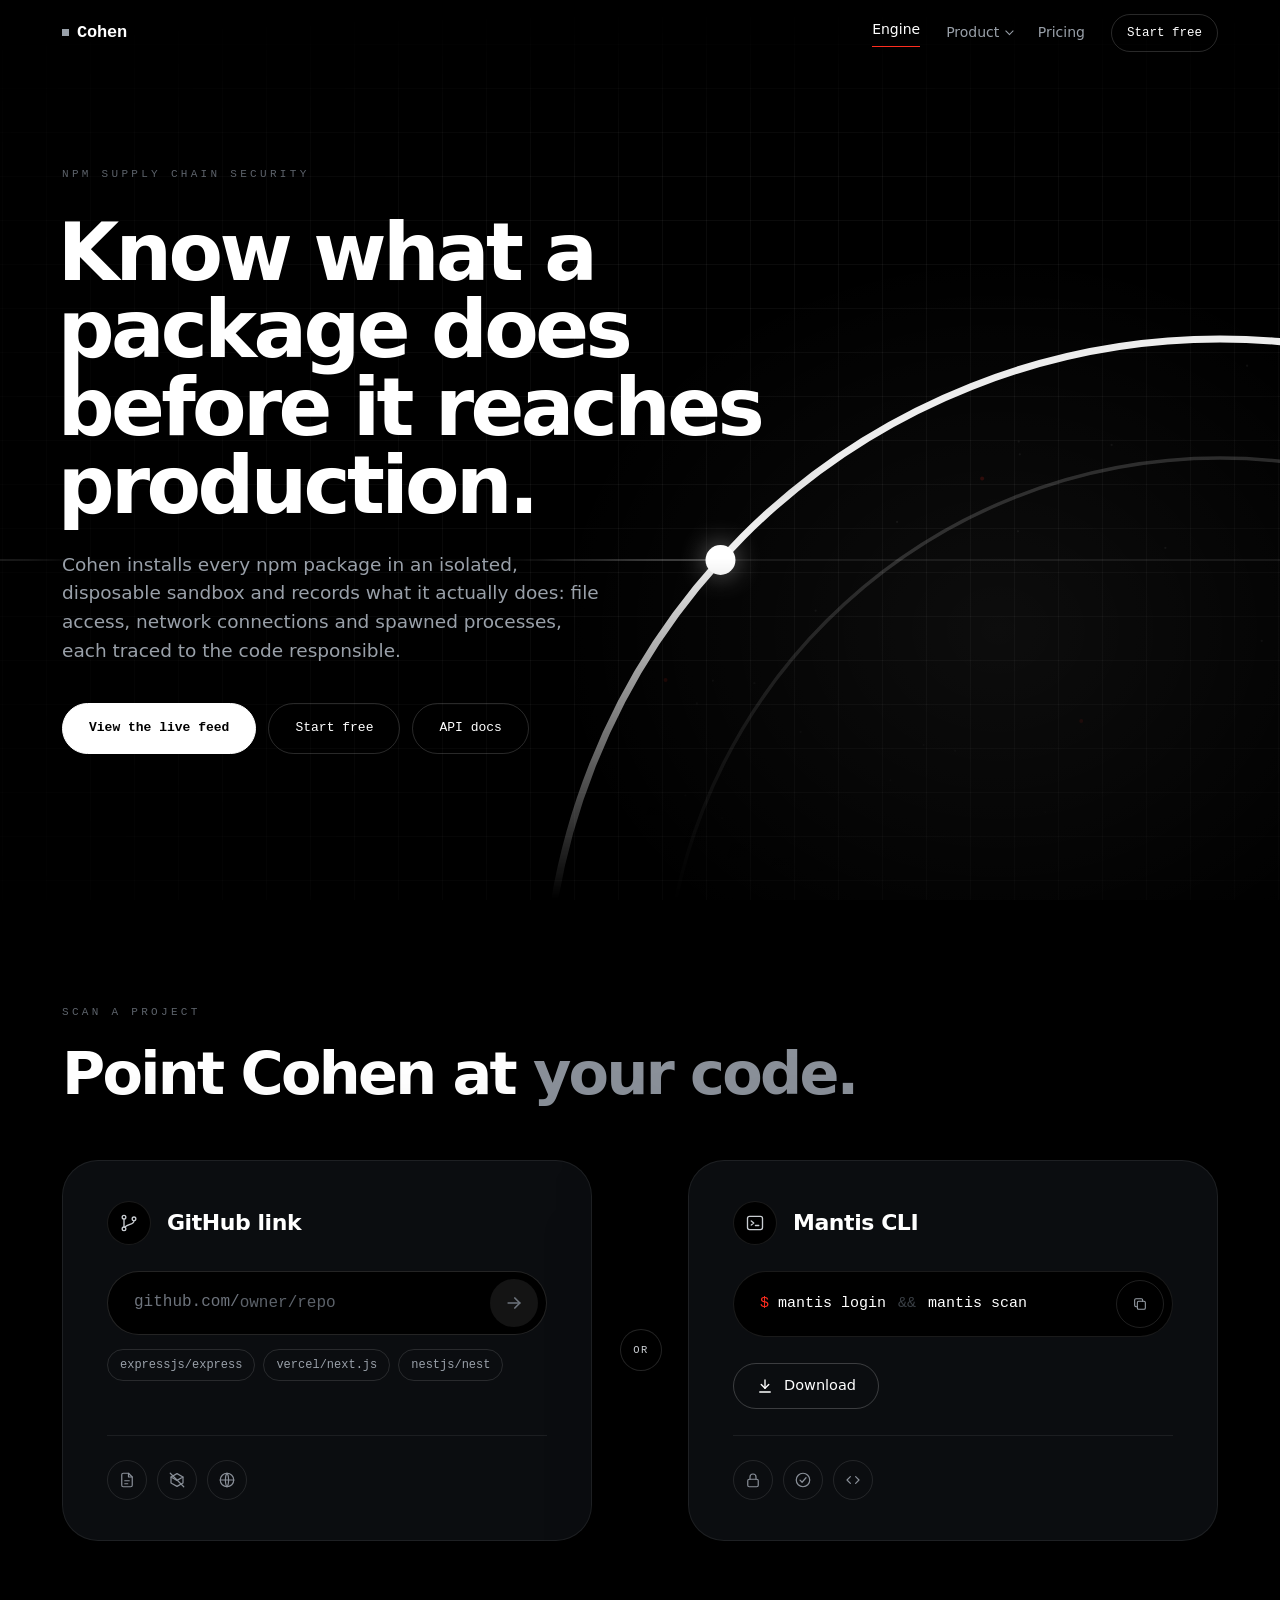
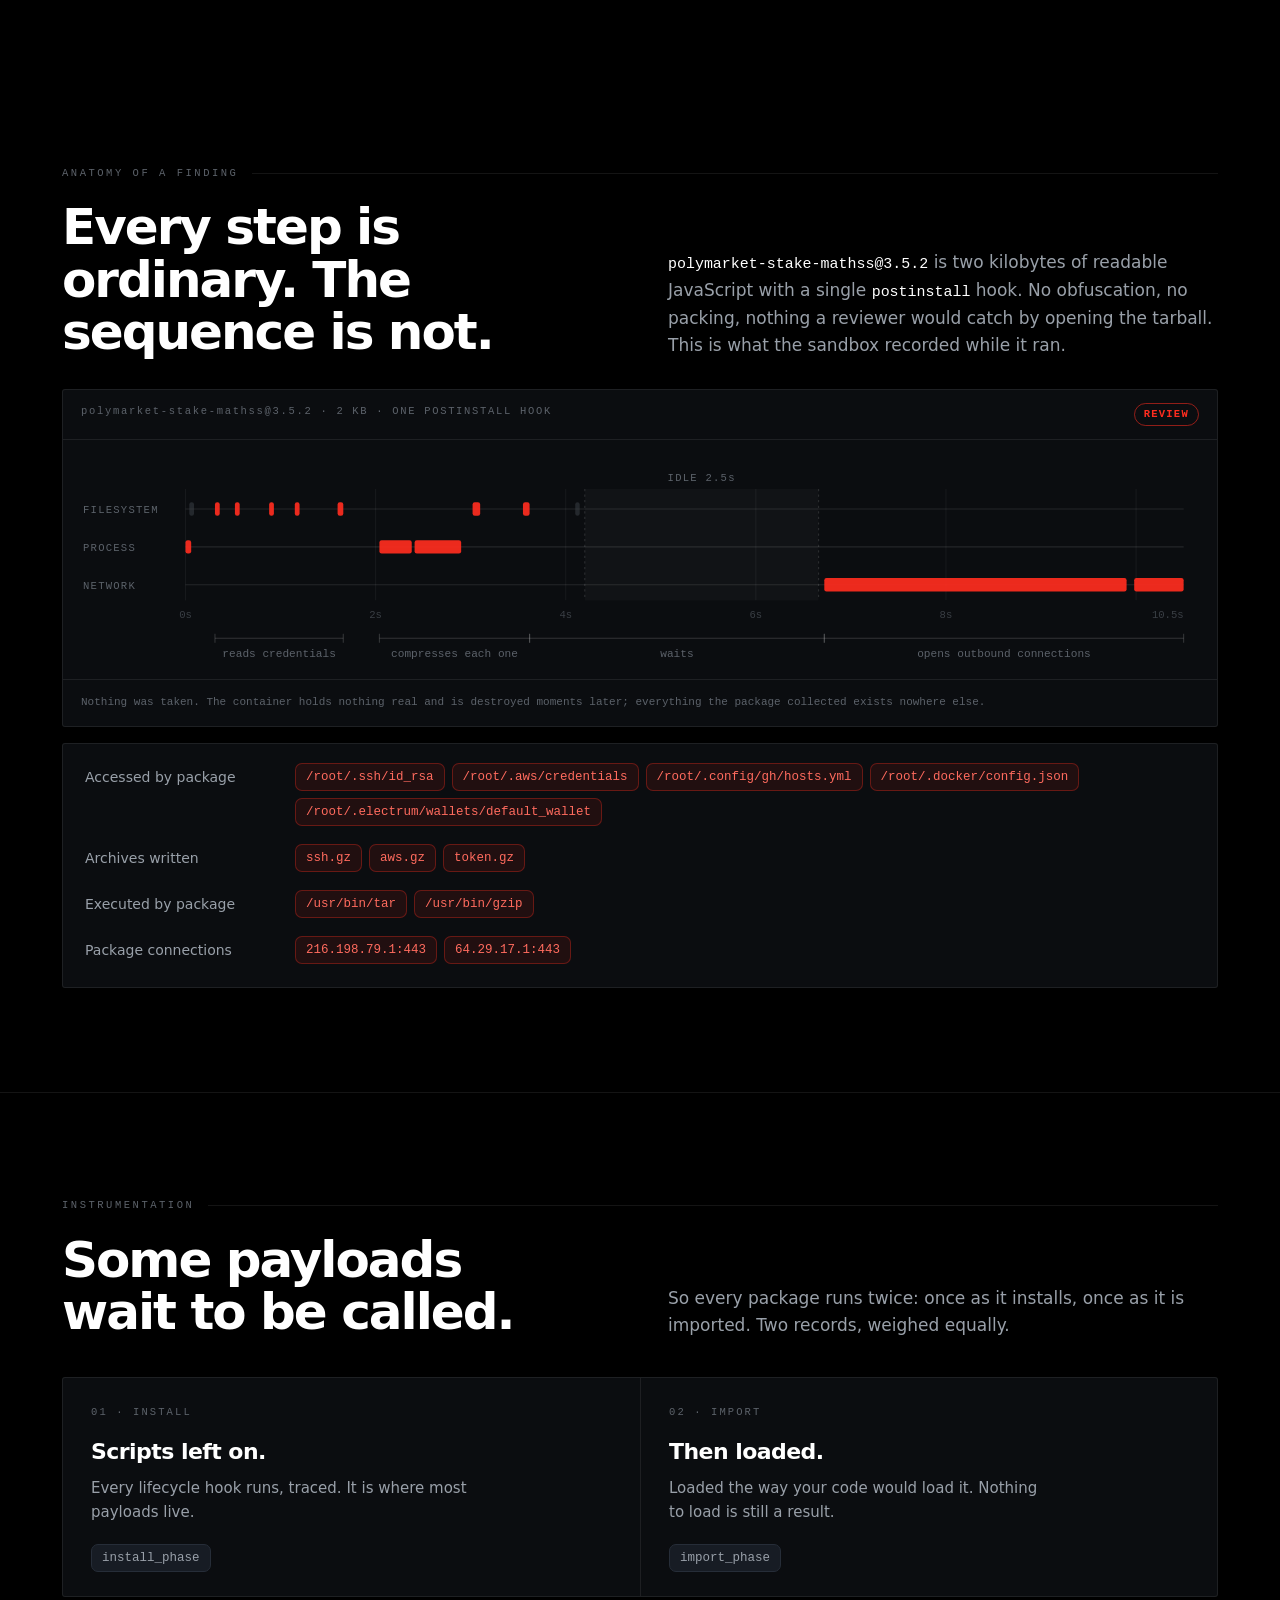
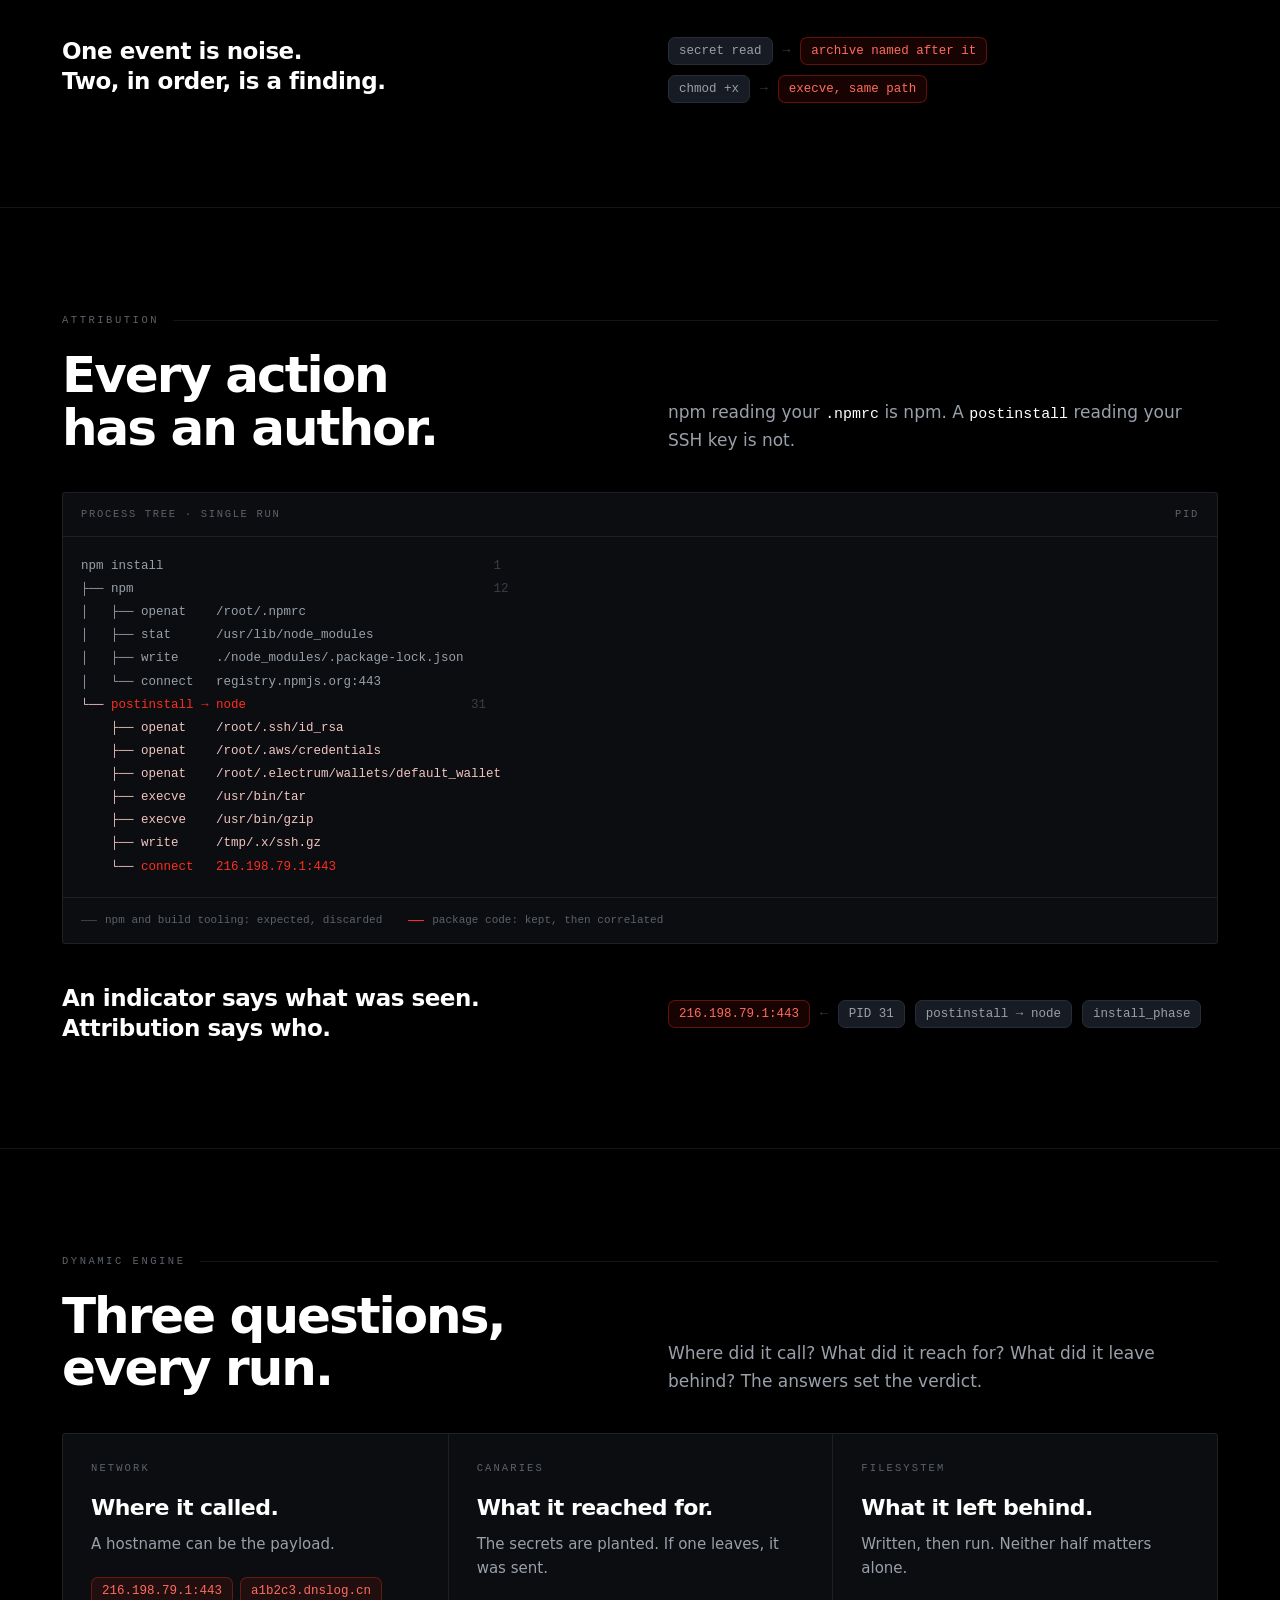
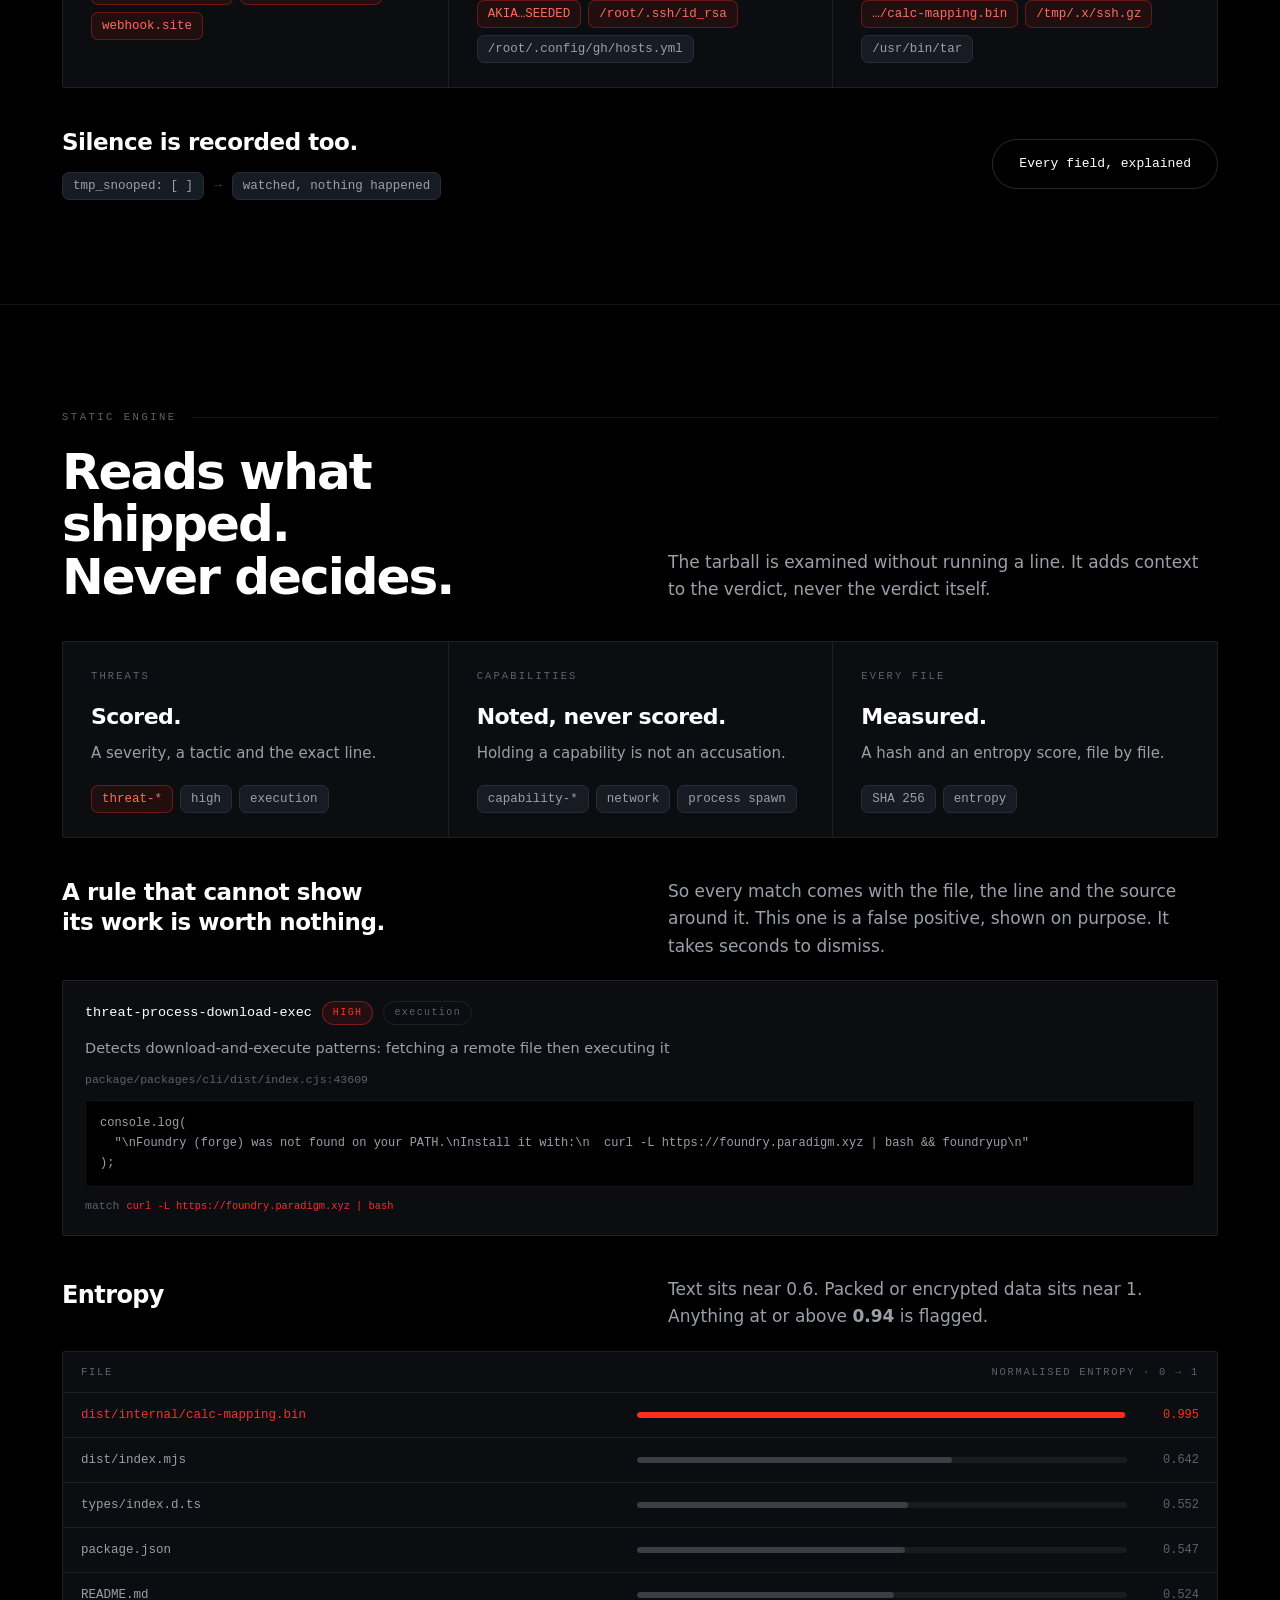
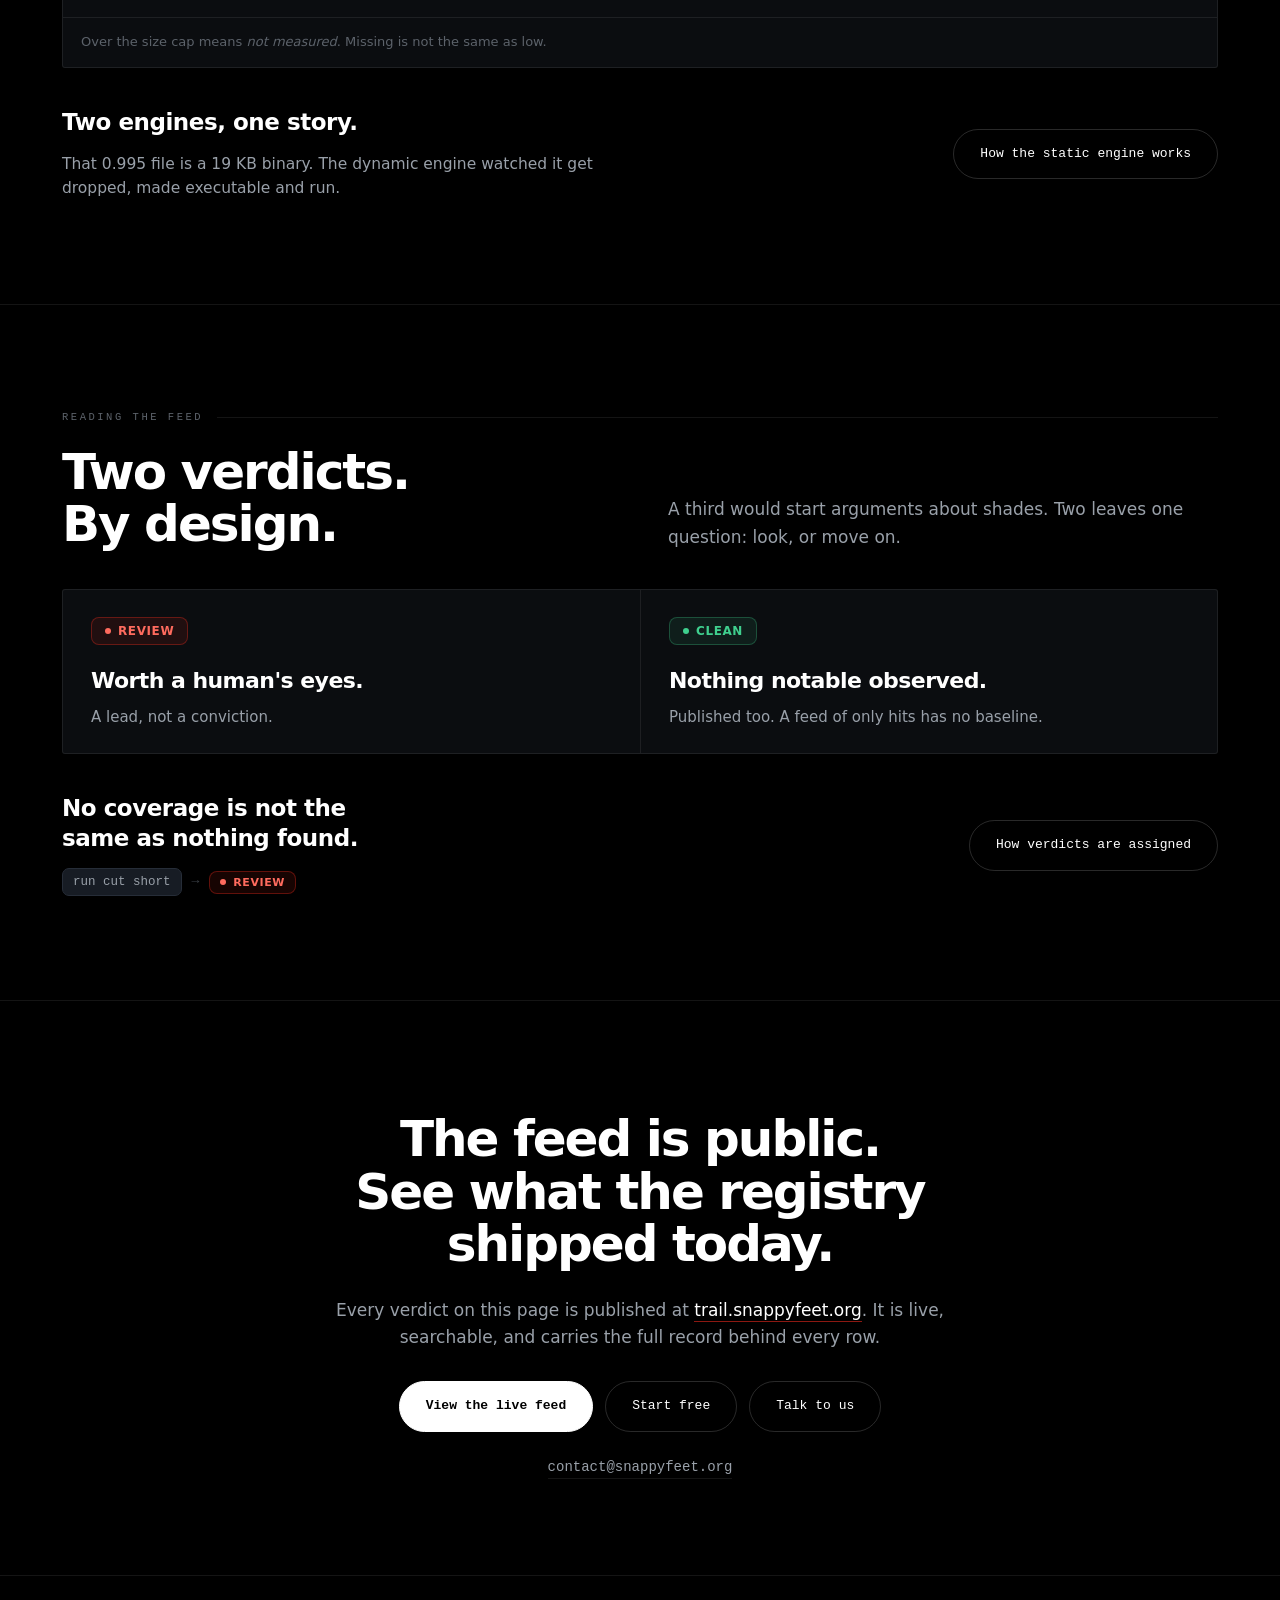
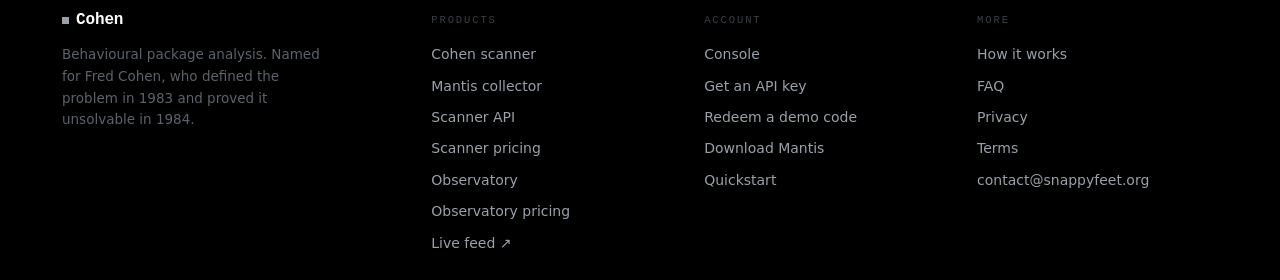
==== commit c85b7f99: "footer issue, now resolved" ====
--- a/index.html
+++ b/index.html
@@ -483,7 +483,7 @@
           <li><a href="https://console.snappyfeet.org/">Console</a></li>
           <li><a href="https://console.snappyfeet.org/">Get an API key</a></li>
           <li><a href="https://console.snappyfeet.org/demo">Redeem a demo code</a></li>
-          <li><a href="https://console.snappyfeet.org/download">Download Mantis</a></li>
+          <li><a href="https://github.com/Anurag-Chevendra/Mantis">Download Mantis</a></li>
           <li><a href="api.html#quickstart">Quickstart</a></li>
         </ul>
       </div>
@@ -504,4 +504,4 @@
 
 <script src="app.js" defer></script>
 </body>
-</html>
+</html>
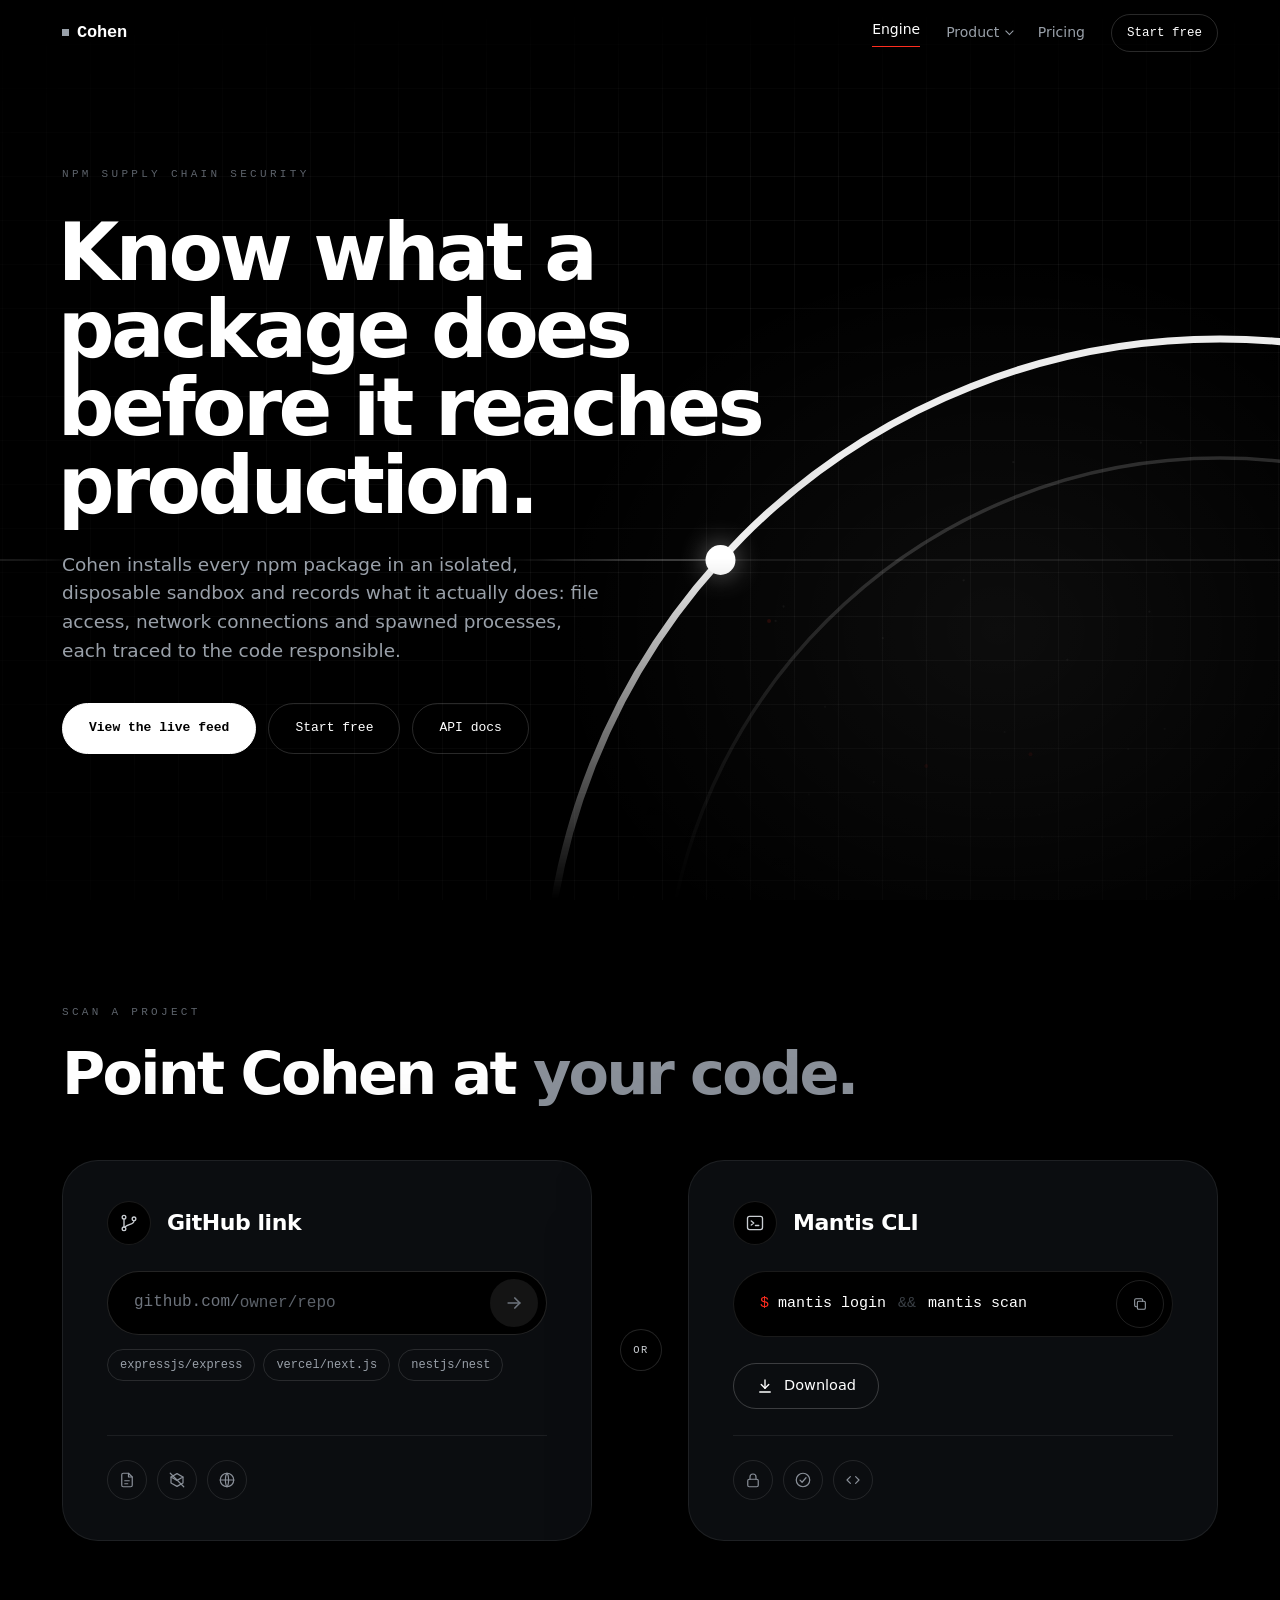
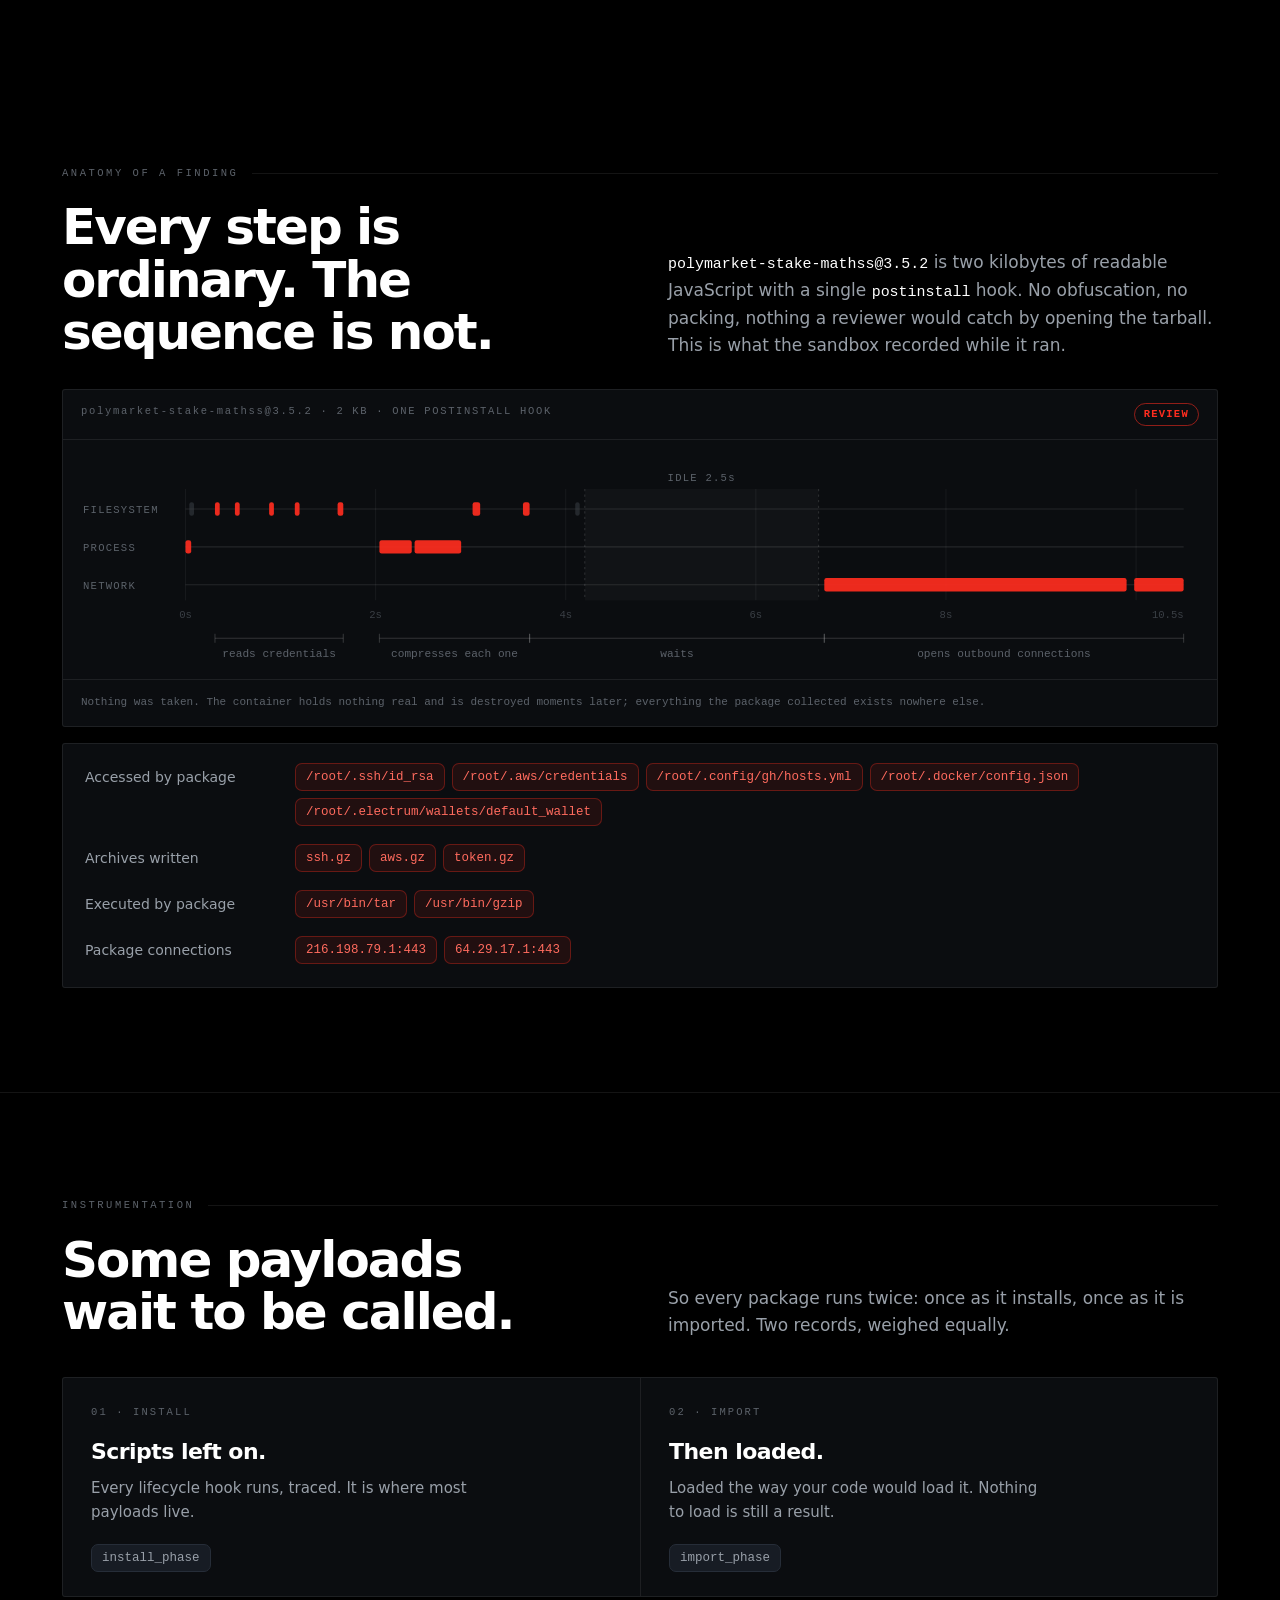
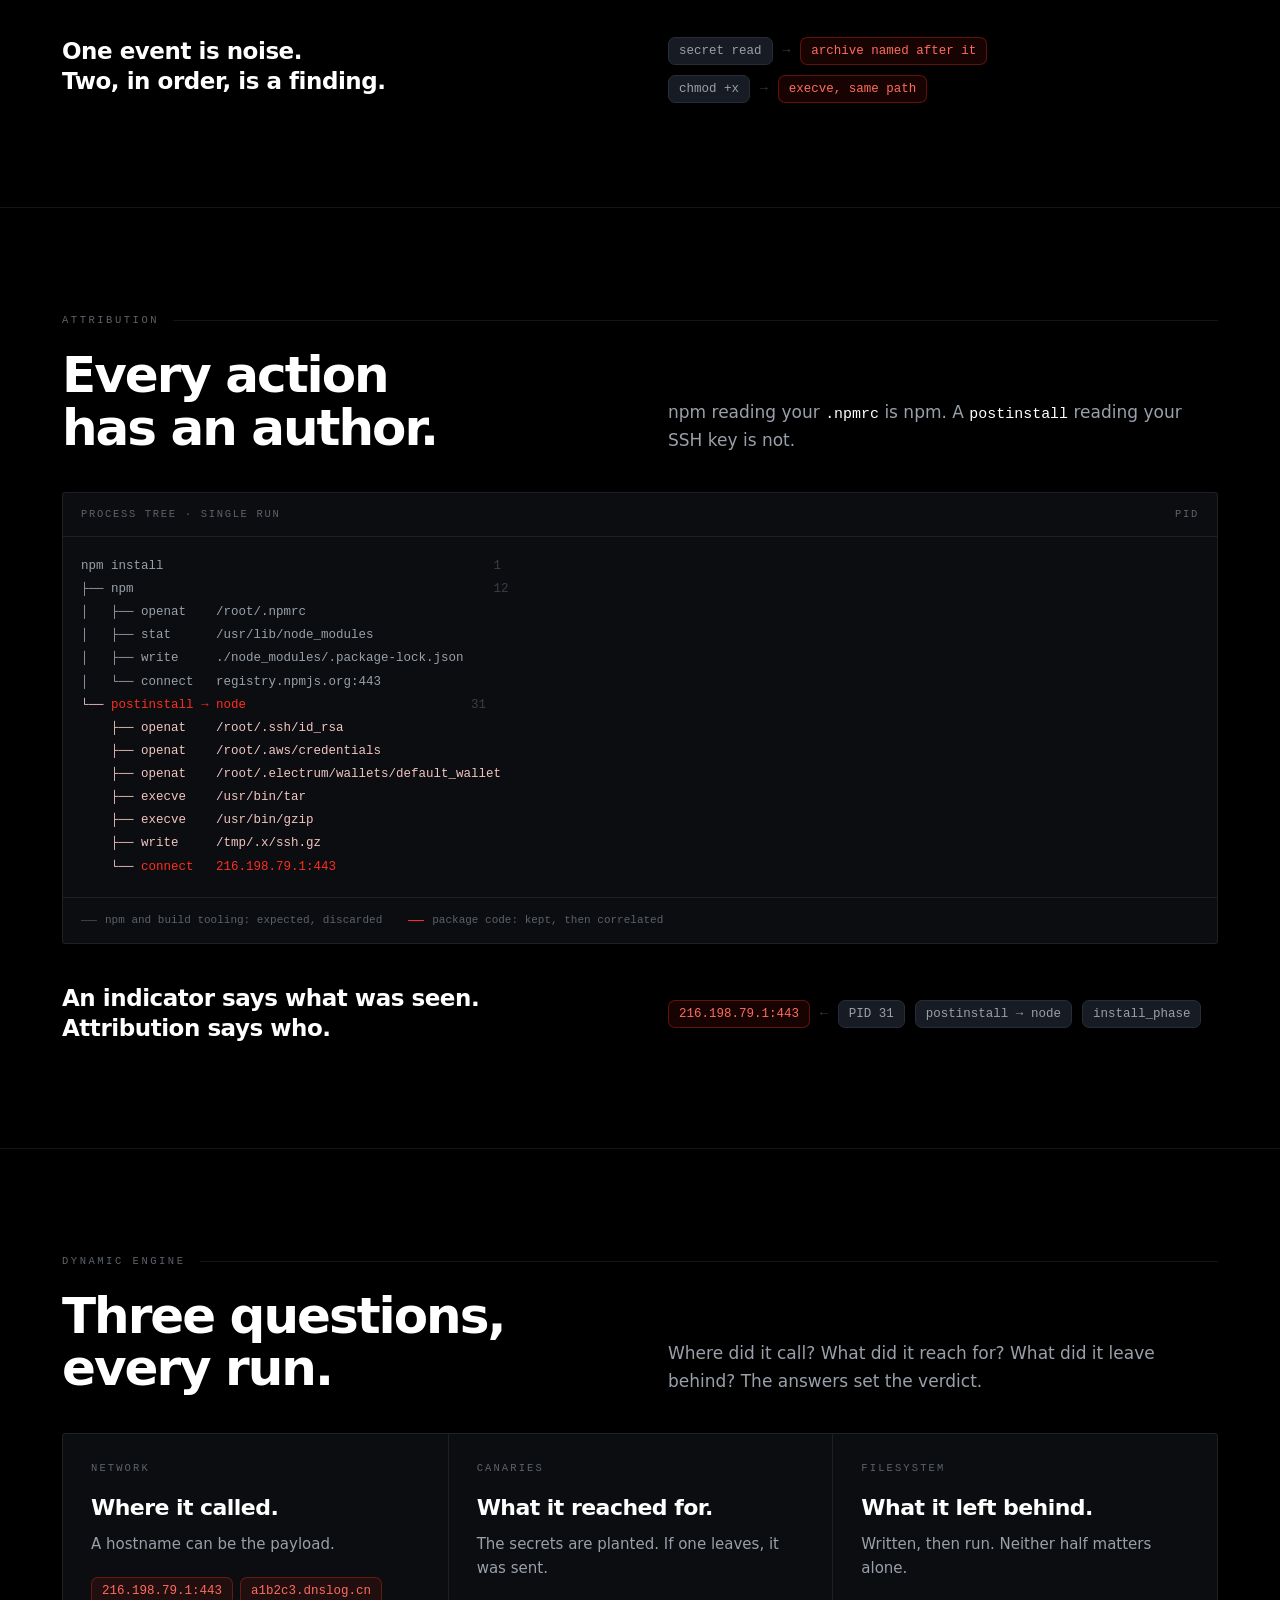
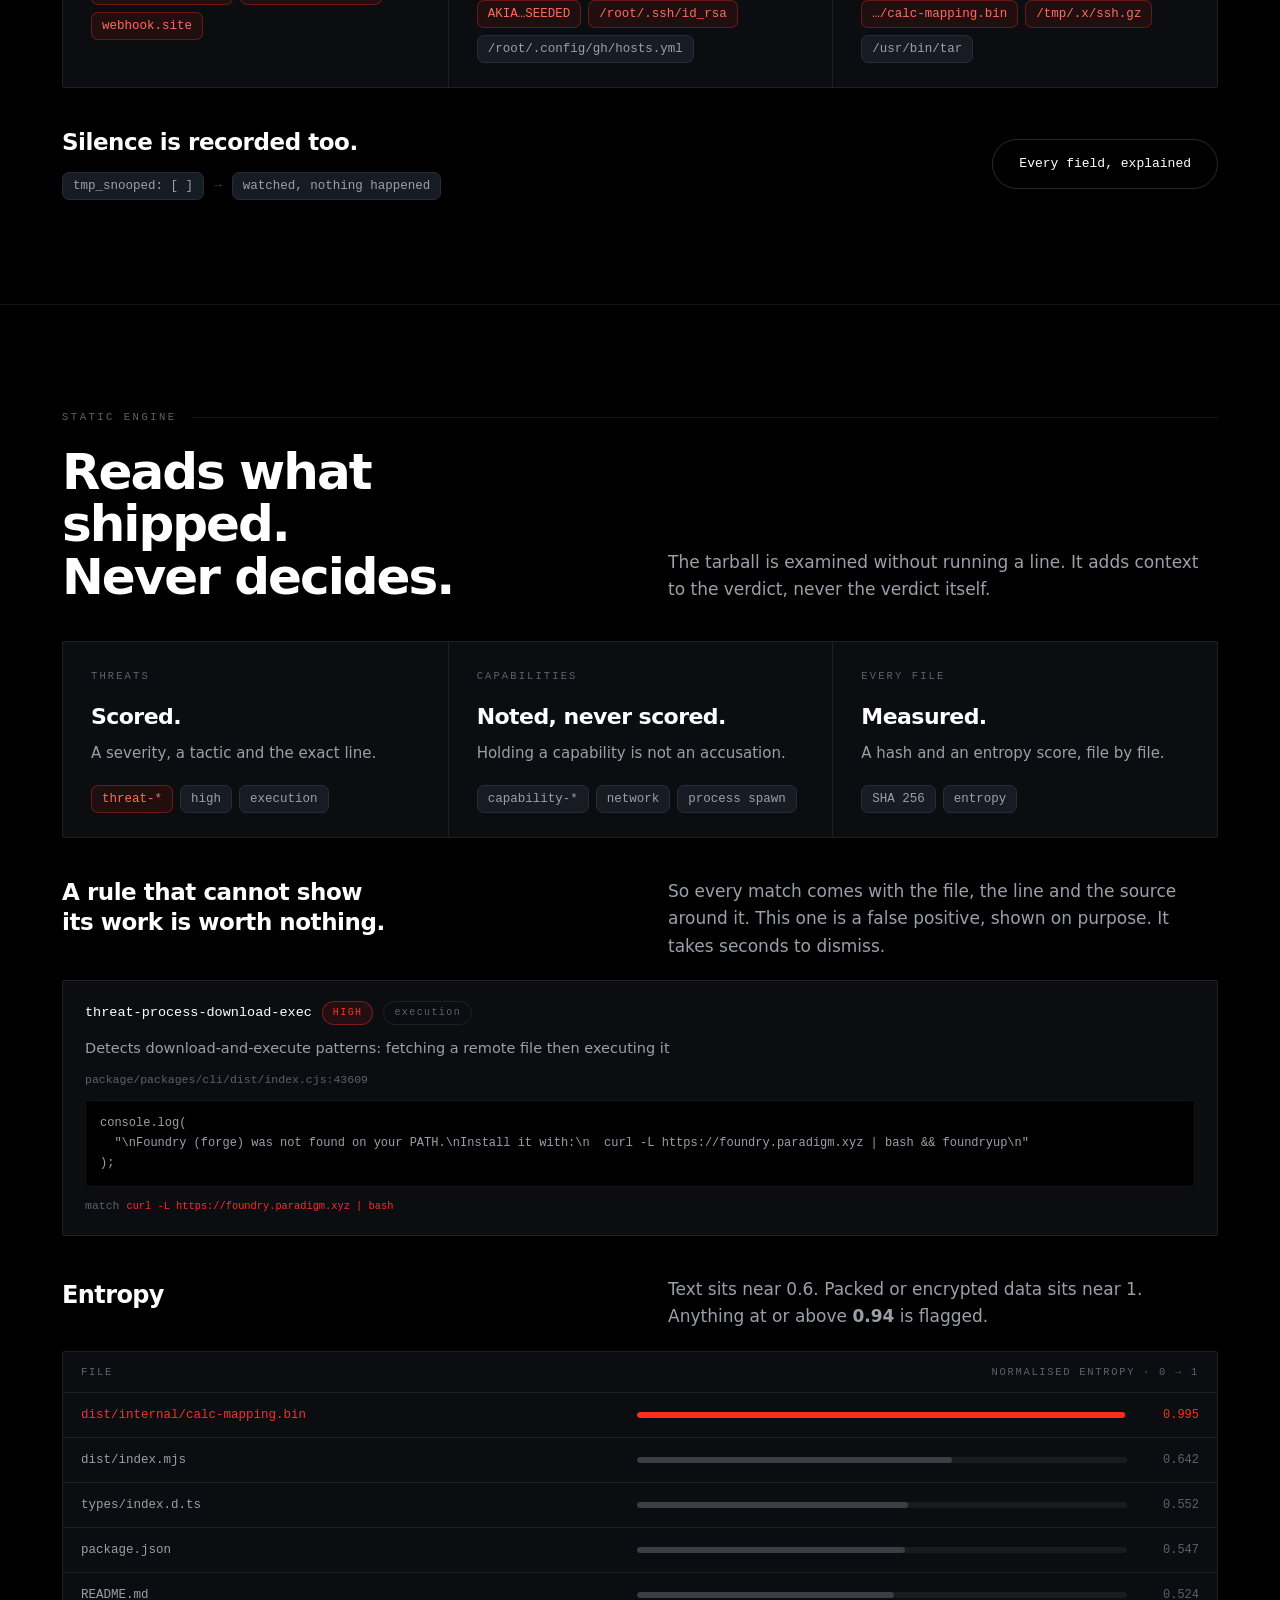
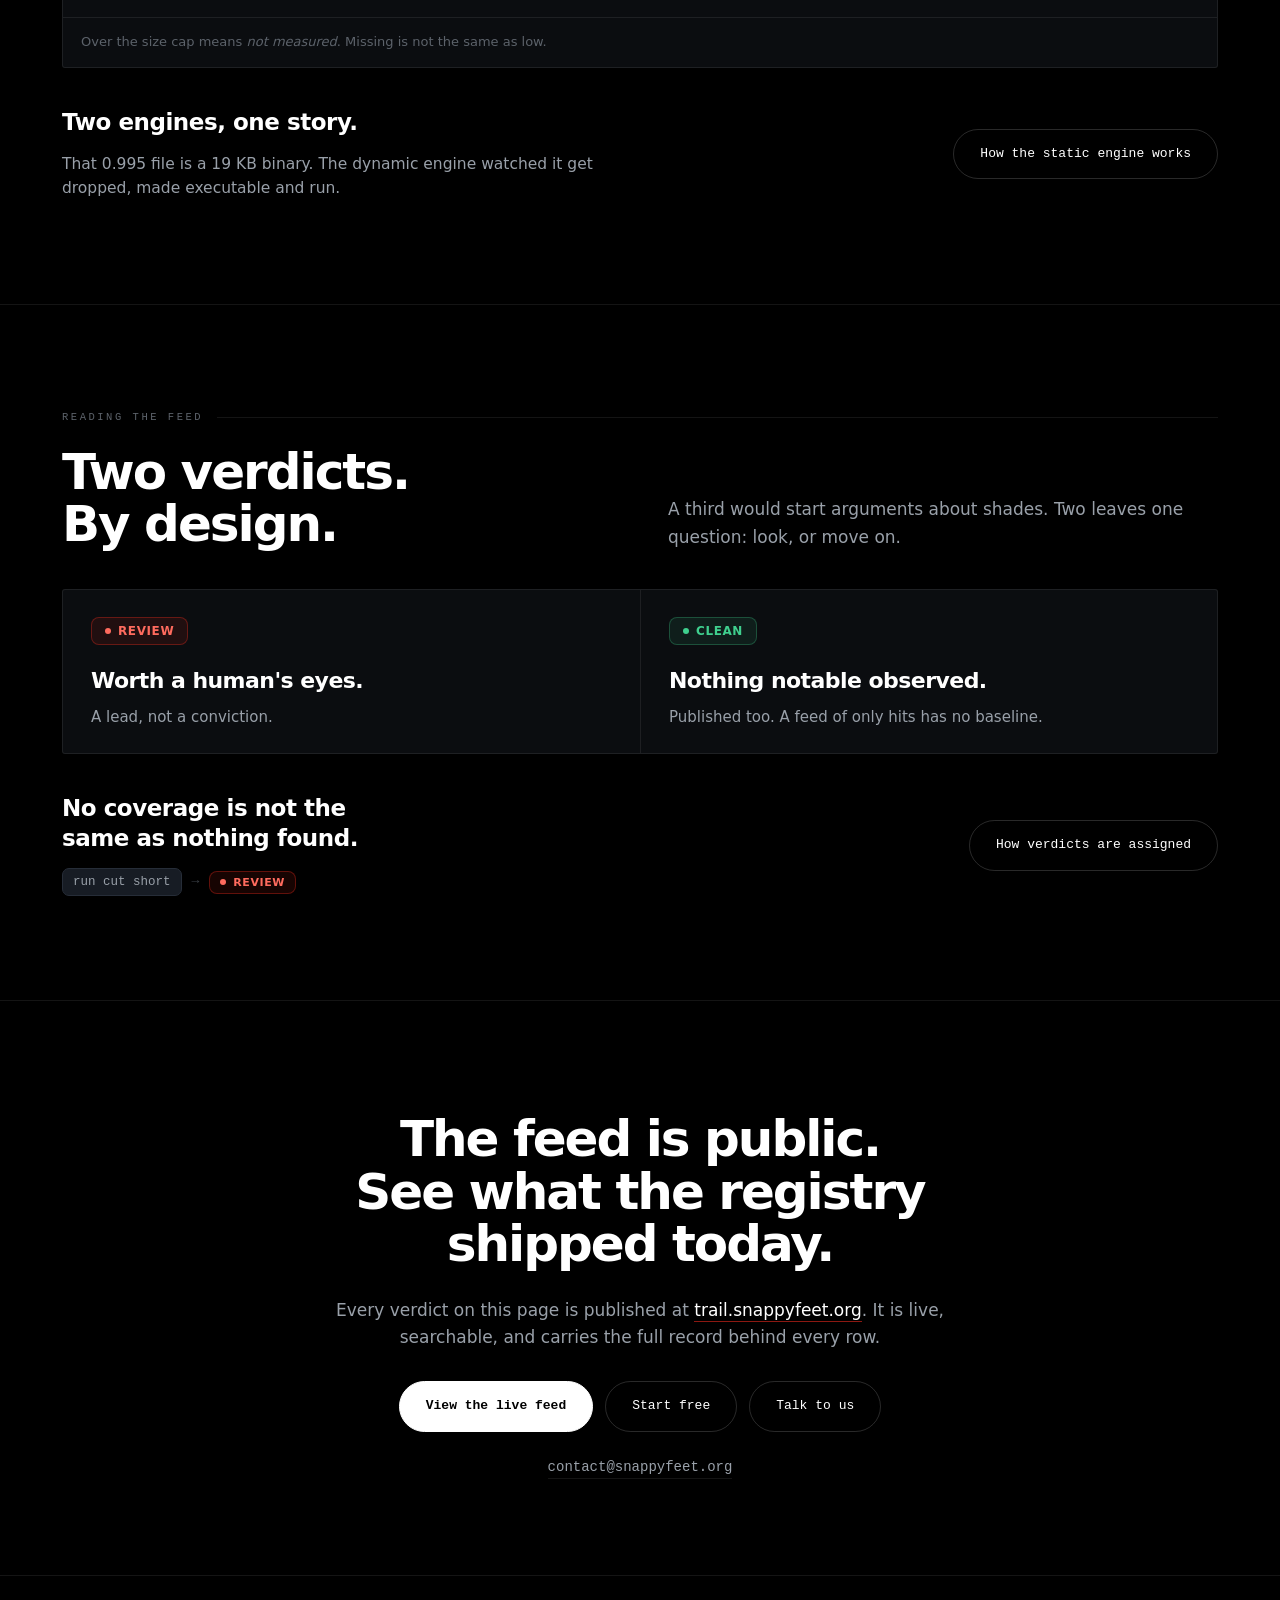
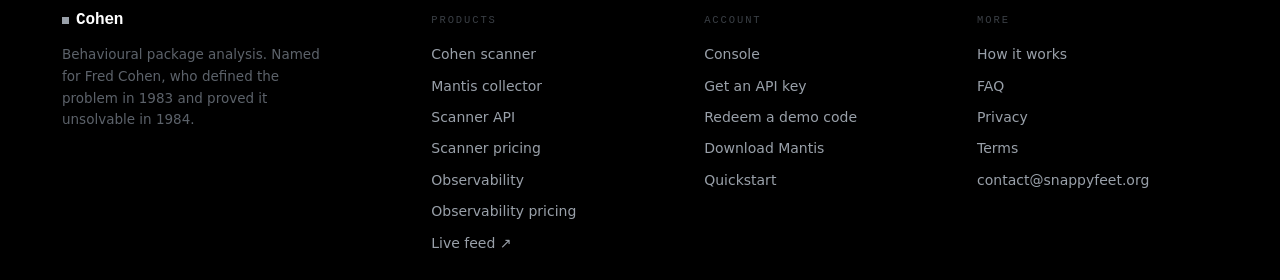
==== commit a8180792: "update observability" ====
--- a/index.html
+++ b/index.html
@@ -1,507 +1,501 @@
-<!DOCTYPE html>
-<html lang="en">
-<head>
-<meta charset="utf-8">
-<meta name="viewport" content="width=device-width, initial-scale=1">
-<title>Cohen · Behavioural analysis for npm packages</title>
-<meta name="description" content="Cohen installs npm packages in an isolated, disposable sandbox and records what they actually do: file access, network connections and spawned processes, each traced to the code responsible.">
-<link rel="icon" href="data:image/svg+xml,%3Csvg%20xmlns=%27http://www.w3.org/2000/svg%27%20viewBox=%270%200%2032%2032%27%3E%3Crect%20width=%2732%27%20height=%2732%27%20fill=%27%23000%27/%3E%3Crect%20x=%2711%27%20y=%2711%27%20width=%2710%27%20height=%2710%27%20fill=%27%23fff%27/%3E%3C/svg%3E">
-<link rel="stylesheet" href="styles.css">
-</head>
-<body>
-
-<a class="skip" href="#main">Skip to content</a>
-<div class="grid" aria-hidden="true"><div class="grid-in"><i></i><i></i><i></i><i></i><i></i><i></i><i></i><i></i><i></i><i></i><i></i><i></i></div></div>
-
-<svg width="0" height="0" style="position:absolute" aria-hidden="true">
-  <!-- Product marks. One filled point per mark; currentColor only; no radius.
-       Use the -sm variants below 24px rendered; they are separate symbols,
-       not scaled copies. See MARKS.md. -->
-  <symbol id="mantis" viewBox="0 0 32 32">
-    <path d="M12 6 H6 V26 H12" fill="none" stroke="currentColor" stroke-width="2.4" stroke-linejoin="miter" stroke-linecap="butt"/>
-    <path d="M20 6 H26 V26 H20" fill="none" stroke="currentColor" stroke-width="2.4" stroke-linejoin="miter" stroke-linecap="butt"/>
-    <circle cx="16" cy="16" r="2.6" fill="currentColor"/>
-  </symbol>
-
-  <symbol id="mantis-sm" viewBox="0 0 32 32">
-    <path d="M12.5 5.6 H5.6 V26.4 H12.5" fill="none" stroke="currentColor" stroke-width="3.2" stroke-linejoin="miter" stroke-linecap="butt"/>
-    <path d="M19.5 5.6 H26.4 V26.4 H19.5" fill="none" stroke="currentColor" stroke-width="3.2" stroke-linejoin="miter" stroke-linecap="butt"/>
-    <circle cx="16" cy="16" r="3.2" fill="currentColor"/>
-  </symbol>
-
-  <symbol id="observatory" viewBox="0 0 32 32">
-    <path d="M2 11 H24.89" stroke="currentColor" fill="none" stroke-width="1.6" stroke-linecap="butt" opacity=".45"/>
-    <path d="M26.10 14.57 A10.2 10.2 0 1 1 22.47 8.11" fill="none" stroke="currentColor" stroke-width="2.4" stroke-linecap="butt"/>
-    <circle cx="24.89" cy="11" r="2.8" fill="currentColor"/>
-  </symbol>
-
-  <symbol id="observatory-sm" viewBox="0 0 32 32">
-    <path d="M26.17 15.21 A10.2 10.2 0 1 1 21.95 7.72" fill="none" stroke="currentColor" stroke-width="3" stroke-linecap="butt"/>
-    <circle cx="24.89" cy="11" r="3.4" fill="currentColor"/>
-  </symbol>
-</svg>
-
-<div class="nav" id="nav">
-  <div class="w">
-    <a class="mark" href="index.html" aria-label="Cohen, home"><i aria-hidden="true"></i>Cohen</a>
-    <button class="burger" id="burger" aria-expanded="false" aria-controls="navlinks" aria-label="Menu"><i></i><i></i><i></i></button>
-    <div class="nav-links" id="navlinks">
-      <a class="here" href="index.html">Engine</a>
-
-      <div class="drop" id="dropW">
-        <button class="drop-t" id="dropT" type="button" aria-expanded="false" aria-controls="dropM">Product</button>
-        <div class="drop-m" id="dropM">
-          <div class="drop-card">
-            <p class="drop-h">THREE PRODUCTS, ONE SANDBOX</p>
-            <div class="row">
-              <a class="api" href="api.html#packages">API</a>
-              <a class="rmain" href="mantis.html">
-                <span class="dn">Mantis</span>
-                <span class="dd">Reads a project and resolves its full dependency tree.</span>
-              </a>
-            </div>
-            <div class="row">
-              <a class="api" href="api.html#observatory">API</a>
-              <a class="rmain" href="observatory.html">
-                <span class="dn">Observatory</span>
-                <span class="dd">The complete threat-intelligence record, delivered as data.</span>
-              </a>
-            </div>
-            <div class="row">
-              <a class="rmain" href="api.html#observatory">
-                <span class="dn">Feed API</span>
-                <span class="dd">Verdicts and indicators, piped directly into your workflow.</span>
-              </a>
-            </div>
-          </div>
-        </div>
-      </div>
-
-      <a href="pricing.html">Pricing</a>
-      <a class="nav-cta" href="https://console.snappyfeet.org/">Start free</a>
-    </div>
-  </div>
-</div>
-
-<header class="hero">
-  <div class="horizon" aria-hidden="true">
-    <canvas id="radar"></canvas>
-    <svg class="hz-svg" viewBox="0 0 1440 900" preserveAspectRatio="xMaxYMid slice" focusable="false">
-      <line class="hz-sight" x1="0" y1="560" x2="880.5" y2="560"/>
-      <line class="hz-rest" x1="880.5" y1="560" x2="1440" y2="560"/>
-      <path class="hz-inner" d="M 824 1014 A 556 556 0 0 1 1936 1014"/>
-      <path class="hz-arc" d="M 705 1014 A 675 675 0 0 1 2055 1014"/>
-      <circle class="hz-dot" cx="880.5" cy="560" r="15"/>
-    </svg>
-  </div>
-  <div class="w">
-    <p class="kicker">NPM SUPPLY CHAIN SECURITY</p>
-    <h1 class="title">Know what a package does before it reaches production.</h1>
-    <p class="dek">Cohen installs every npm package in an isolated, disposable sandbox and records what it actually does: file access, network connections and spawned processes, each traced to the code responsible.</p>
-    <div class="btns">
-      <a class="b f" href="https://trail.snappyfeet.org">View the live feed</a>
-      <a class="b g" href="pricing.html">Start free</a>
-      <a class="b g" href="api.html">API docs</a>
-    </div>
-  </div>
-  
-</header>
-
-
-<main id="main">
-
-<!-- SCAN A PROJECT -->
-<section class="s scanopt" id="scan" aria-labelledby="scan-title">
-  <div class="w">
-    <p class="kicker">SCAN A PROJECT</p>
-    <h2 class="so-title" id="scan-title">Point Cohen at <span>your code.</span></h2>
-    <div class="so-grid">
-      <div class="so-card">
-        <div class="so-head">
-          <span class="so-tile"><svg width="20" height="20" viewBox="0 0 24 24" fill="none" stroke="currentColor" stroke-width="1.6" stroke-linecap="round" stroke-linejoin="round" aria-hidden="true"><circle cx="6" cy="5" r="2.2"/><circle cx="6" cy="19" r="2.2"/><circle cx="18" cy="7" r="2.2"/><path d="M6 7.2v9.6"/><path d="M18 9.2c0 4.8-6 3.6-11 7.6"/></svg></span>
-          <h3>GitHub link</h3>
-        </div>
-        <form class="so-pill" id="so-form" action="https://console.snappyfeet.org/scans/new" method="get">
-          <label for="so-repo">github.com/</label>
-          <input id="so-repo" name="repo" type="text" placeholder="owner/repo" autocomplete="off" autocapitalize="none" spellcheck="false" enterkeyhint="go" required>
-          <button class="so-go" type="submit" id="so-go" aria-label="Scan repository"><svg width="20" height="20" viewBox="0 0 24 24" fill="none" stroke="currentColor" stroke-width="2" stroke-linecap="round" stroke-linejoin="round" aria-hidden="true"><path d="M5 12h14"/><path d="M13 6l6 6-6 6"/></svg></button>
-        </form>
-        <div class="so-tries">
-          <button type="button" data-try="expressjs/express">expressjs/express</button>
-          <button type="button" data-try="vercel/next.js">vercel/next.js</button>
-          <button type="button" data-try="nestjs/nest">nestjs/nest</button>
-        </div>
-        <div class="so-icons">
-          <span title="Reads the lockfile only"><svg width="18" height="18" viewBox="0 0 24 24" fill="none" stroke="currentColor" stroke-width="1.6" stroke-linecap="round" stroke-linejoin="round" role="img" aria-label="Reads the lockfile only"><path d="M14 3H7a2 2 0 0 0-2 2v14a2 2 0 0 0 2 2h10a2 2 0 0 0 2-2V8z"/><path d="M14 3v5h5"/><path d="M9 13h6"/><path d="M9 17h4"/></svg></span>
-          <span title="Nothing is installed"><svg width="18" height="18" viewBox="0 0 24 24" fill="none" stroke="currentColor" stroke-width="1.6" stroke-linecap="round" stroke-linejoin="round" role="img" aria-label="Nothing is installed"><path d="M20 8l-8-4.5L4 8l8 4.5z"/><path d="M4 8v8l8 4.5 8-4.5V8"/><path d="M3 3l18 18"/></svg></span>
-          <span title="Public repositories"><svg width="18" height="18" viewBox="0 0 24 24" fill="none" stroke="currentColor" stroke-width="1.6" stroke-linecap="round" stroke-linejoin="round" role="img" aria-label="Public repositories"><circle cx="12" cy="12" r="9"/><path d="M3 12h18"/><path d="M12 3c2.8 3 2.8 15 0 18c-2.8-3-2.8-15 0-18z"/></svg></span>
-        </div>
-      </div>
-
-      <div class="so-card">
-        <span class="so-or" aria-hidden="true">OR</span>
-        <div class="so-head">
-          <span class="so-tile"><svg width="20" height="20" viewBox="0 0 24 24" fill="none" stroke="currentColor" stroke-width="1.6" stroke-linecap="round" stroke-linejoin="round" aria-hidden="true"><rect x="3" y="4" width="18" height="16" rx="2.5"/><path d="M7.5 9.5l3 2.5-3 2.5"/><path d="M12.5 15h4"/></svg></span>
-          <h3>Mantis CLI</h3>
-        </div>
-        <div class="so-cmd">
-          <div class="so-cl"><span><span class="d">$</span> mantis login</span><span class="amp">&amp;&amp;</span><span><span class="d m">$ </span>mantis scan</span></div>
-          <button type="button" class="so-cpy" id="so-cpy" aria-label="Copy commands"><svg width="16" height="16" viewBox="0 0 24 24" fill="none" stroke="currentColor" stroke-width="1.6" stroke-linecap="round" stroke-linejoin="round" aria-hidden="true"><rect x="8" y="8" width="12" height="12" rx="2"/><path d="M16 8V6a2 2 0 0 0-2-2H6a2 2 0 0 0-2 2v8a2 2 0 0 0 2 2h2"/></svg></button>
-        </div>
-        <a class="so-dl" href="https://github.com/Anurag-Chevendra/Mantis" target="_blank" rel="noopener"><svg width="18" height="18" viewBox="0 0 24 24" fill="none" stroke="currentColor" stroke-width="1.8" stroke-linecap="round" stroke-linejoin="round" aria-hidden="true"><path d="M12 4v11"/><path d="M7 10l5 5 5-5"/><path d="M5 20h14"/></svg>Download</a>
-        <div class="so-icons">
-          <span title="Private code stays on your machine"><svg width="18" height="18" viewBox="0 0 24 24" fill="none" stroke="currentColor" stroke-width="1.6" stroke-linecap="round" stroke-linejoin="round" role="img" aria-label="Private code stays on your machine"><rect x="5" y="11" width="14" height="10" rx="2"/><path d="M8 11V8a4 4 0 0 1 8 0v3"/></svg></span>
-          <span title="Works in CI"><svg width="18" height="18" viewBox="0 0 24 24" fill="none" stroke="currentColor" stroke-width="1.6" stroke-linecap="round" stroke-linejoin="round" role="img" aria-label="Works in CI"><circle cx="12" cy="12" r="9"/><path d="M8 12.2l2.8 2.8 5.2-6"/></svg></span>
-          <span title="Open source, Apache 2.0"><svg width="18" height="18" viewBox="0 0 24 24" fill="none" stroke="currentColor" stroke-width="1.6" stroke-linecap="round" stroke-linejoin="round" role="img" aria-label="Open source, Apache 2.0"><path d="M8.5 7.5L4 12l4.5 4.5"/><path d="M15.5 7.5L20 12l-4.5 4.5"/></svg></span>
-        </div>
-      </div>
-    </div>
-  </div>
-</section>
-
-<!-- EVIDENCE -->
-<section class="s" id="evidence">
-  <div class="w">
-    <p class="eyebrow">ANATOMY OF A FINDING</p>
-    <div class="split">
-      <h2 class="h2">Every step is ordinary. The sequence is not.</h2>
-      <p class="lede"><code>polymarket-stake-mathss@3.5.2</code> is two kilobytes of readable JavaScript with a single <code>postinstall</code> hook. No obfuscation, no packing, nothing a reviewer would catch by opening the tarball. This is what the sandbox recorded while it ran.</p>
-    </div>
-    <div class="plotwrap">
-      <div class="plothead">
-        <span>polymarket-stake-mathss@3.5.2 · 2 KB · ONE POSTINSTALL HOOK</span>
-        <span class="rv">REVIEW</span>
-      </div>
-      <div class="plotscroll"><svg id="plot" viewBox="0 0 1000 186" role="img" aria-label="Timeline of file, process and network activity over 10.5 seconds"></svg></div>
-      <div class="pfoot">Nothing was taken. The container holds nothing real and is destroyed moments later; everything the package collected exists nowhere else.</div>
-    </div>
-    <div class="trows" aria-label="What the sandbox recorded">
-      <div class="r">
-        <div class="rl">Accessed by package</div>
-        <div class="rv">
-          <span class="t hot">/root/.ssh/id_rsa</span>
-          <span class="t hot">/root/.aws/credentials</span>
-          <span class="t hot">/root/.config/gh/hosts.yml</span>
-          <span class="t hot">/root/.docker/config.json</span>
-          <span class="t hot">/root/.electrum/wallets/default_wallet</span>
-        </div>
-      </div>
-      <div class="r">
-        <div class="rl">Archives written</div>
-        <div class="rv"><span class="t hot">ssh.gz</span><span class="t hot">aws.gz</span><span class="t hot">token.gz</span></div>
-      </div>
-      <div class="r">
-        <div class="rl">Executed by package</div>
-        <div class="rv"><span class="t hot">/usr/bin/tar</span><span class="t hot">/usr/bin/gzip</span></div>
-      </div>
-      <div class="r">
-        <div class="rl">Package connections</div>
-        <div class="rv"><span class="t hot">216.198.79.1:443</span><span class="t hot">64.29.17.1:443</span></div>
-      </div>
-    </div>
-
-    
-  </div>
-</section>
-
-<!-- INSTRUMENTATION -->
-<section class="s rule" id="instrumentation">
-  <div class="w">
-    <p class="eyebrow">INSTRUMENTATION</p>
-    <div class="split">
-      <h2 class="h2">Some payloads wait to be called.</h2>
-      <p class="lede">So every package runs twice: once as it installs, once as it is imported. Two records, weighed equally.</p>
-    </div>
-
-    <div class="phases">
-      <div class="phase">
-        <p class="phase-k">01 · INSTALL</p>
-        <h3>Scripts left on.</h3>
-        <p>Every lifecycle hook runs, traced. It is where most payloads live.</p>
-        <div class="phase-t"><span class="t">install_phase</span></div>
-      </div>
-      <div class="phase">
-        <p class="phase-k">02 · IMPORT</p>
-        <h3>Then loaded.</h3>
-        <p>Loaded the way your code would load it. Nothing to load is still a result.</p>
-        <div class="phase-t"><span class="t">import_phase</span></div>
-      </div>
-    </div>
-
-    <div class="split split-close">
-      <p class="close-k">One event is noise.<br>Two, in order, is a finding.</p>
-      <div class="pairs">
-        <div class="pair"><span class="t">secret read</span><span class="arr">→</span><span class="t hot">archive named after it</span></div>
-        <div class="pair"><span class="t">chmod +x</span><span class="arr">→</span><span class="t hot">execve, same path</span></div>
-      </div>
-    </div>
-  </div>
-</section>
-
-<!-- ATTRIBUTION -->
-<section class="s rule" id="attribution">
-  <div class="w">
-    <p class="eyebrow">ATTRIBUTION</p>
-    <div class="split">
-      <h2 class="h2">Every action has an author.</h2>
-      <p class="lede">npm reading your <code>.npmrc</code> is npm. A <code>postinstall</code> reading your SSH key is not.</p>
-    </div>
-    <div class="tree">
-      <div class="th"><span>PROCESS TREE · SINGLE RUN</span><span>PID</span></div>
-<pre><span class="n">npm install                                            <span class="tag">1</span>
-├── npm                                                <span class="tag">12</span>
-│   ├── openat    /root/.npmrc
-│   ├── stat      /usr/lib/node_modules
-│   ├── write     ./node_modules/.package-lock.json
-│   └── connect   registry.npmjs.org:443</span>
-<span class="pkgb">└── <span class="h">postinstall → node</span>                              <span class="tag">31</span>
-    ├── openat    /root/.ssh/id_rsa
-    ├── openat    /root/.aws/credentials
-    ├── openat    /root/.electrum/wallets/default_wallet
-    ├── execve    /usr/bin/tar
-    ├── execve    /usr/bin/gzip
-    ├── write     /tmp/.x/ssh.gz
-    └── <span class="h">connect   216.198.79.1:443</span></span></pre>
-      <div class="legend">
-        <span><i></i>npm and build tooling: expected, discarded</span>
-        <span><i class="a"></i>package code: kept, then correlated</span>
-      </div>
-    </div>
-    <div class="split split-close">
-      <p class="close-k">An indicator says what was seen.<br>Attribution says who.</p>
-      <div class="pairs">
-        <div class="pair"><span class="t hot">216.198.79.1:443</span><span class="arr">←</span><span class="t">PID 31</span><span class="t">postinstall → node</span><span class="t">install_phase</span></div>
-      </div>
-    </div>
-  </div>
-</section>
-
-<!-- DYNAMIC SIGNALS -->
-<section class="s rule" id="signals">
-  <div class="w">
-    <p class="eyebrow">DYNAMIC ENGINE</p>
-    <div class="split">
-      <h2 class="h2">Three questions, every run.</h2>
-      <p class="lede">Where did it call? What did it reach for? What did it leave behind? The answers set the verdict.</p>
-    </div>
-
-    <div class="phases three">
-      <div class="phase">
-        <p class="phase-k">NETWORK</p>
-        <h3>Where it called.</h3>
-        <p>A hostname can be the payload.</p>
-        <div class="phase-t"><span class="t hot">216.198.79.1:443</span><span class="t hot">a1b2c3.dnslog.cn</span><span class="t hot">webhook.site</span></div>
-      </div>
-      <div class="phase">
-        <p class="phase-k">CANARIES</p>
-        <h3>What it reached for.</h3>
-        <p>The secrets are planted. If one leaves, it was sent.</p>
-        <div class="phase-t"><span class="t hot">AKIA…SEEDED</span><span class="t hot">/root/.ssh/id_rsa</span><span class="t">/root/.config/gh/hosts.yml</span></div>
-      </div>
-      <div class="phase">
-        <p class="phase-k">FILESYSTEM</p>
-        <h3>What it left behind.</h3>
-        <p>Written, then run. Neither half matters alone.</p>
-        <div class="phase-t"><span class="t hot">…/calc-mapping.bin</span><span class="t hot">/tmp/.x/ssh.gz</span><span class="t">/usr/bin/tar</span></div>
-      </div>
-    </div>
-
-    <div class="endrow">
-      <div class="endrow-l">
-        <p class="close-k">Silence is recorded too.</p>
-        <div class="pair"><span class="t">tmp_snooped: [ ]</span><span class="arr">→</span><span class="t">watched, nothing happened</span></div>
-      </div>
-      <a class="b g" href="method.html#record">Every field, explained</a>
-    </div>
-  </div>
-</section>
-
-<!-- STATIC -->
-<section class="s rule" id="static">
-  <div class="w">
-    <p class="eyebrow">STATIC ENGINE</p>
-    <div class="split">
-      <h2 class="h2">Reads what shipped. Never decides.</h2>
-      <p class="lede">The tarball is examined without running a line. It adds context to the verdict, never the verdict itself.</p>
-    </div>
-
-    <div class="phases three">
-      <div class="phase">
-        <p class="phase-k">THREATS</p>
-        <h3>Scored.</h3>
-        <p>A severity, a tactic and the exact line.</p>
-        <div class="phase-t"><span class="t hot">threat-*</span><span class="t">high</span><span class="t">execution</span></div>
-      </div>
-      <div class="phase">
-        <p class="phase-k">CAPABILITIES</p>
-        <h3>Noted, never scored.</h3>
-        <p>Holding a capability is not an accusation.</p>
-        <div class="phase-t"><span class="t">capability-*</span><span class="t">network</span><span class="t">process spawn</span></div>
-      </div>
-      <div class="phase">
-        <p class="phase-k">EVERY FILE</p>
-        <h3>Measured.</h3>
-        <p>A hash and an entropy score, file by file.</p>
-        <div class="phase-t"><span class="t">SHA 256</span><span class="t">entropy</span></div>
-      </div>
-    </div>
-
-    <div class="split split-close">
-      <p class="close-k">A rule that cannot show its work is worth nothing.</p>
-      <p class="lede">So every match comes with the file, the line and the source around it. This one is a false positive, shown on purpose. It takes seconds to dismiss.</p>
-    </div>
-    <div class="entry">
-      <div class="etop">
-        <span class="ename">threat-process-download-exec</span>
-        <span class="sev high">high</span>
-        <span class="tac">execution</span>
-      </div>
-      <div class="emsg">Detects download-and-execute patterns: fetching a remote file then executing it</div>
-      <div class="eloc">package/packages/cli/dist/index.cjs:43609</div>
-      <div class="ecode">console.log(
-  "\nFoundry (forge) was not found on your PATH.\nInstall it with:\n  curl -L https://foundry.paradigm.xyz | bash &amp;&amp; foundryup\n"
-);</div>
-      <div class="ematch">match <code>curl -L https://foundry.paradigm.xyz | bash</code></div>
-    </div>
-
-    <div class="split split-close">
-      <h3 class="h3 h3-split">Entropy</h3>
-      <p class="lede">Text sits near 0.6. Packed or encrypted data sits near 1. Anything at or above <b>0.94</b> is flagged.</p>
-    </div>
-    <div class="ent">
-      <div class="enthead"><span>FILE</span><span>NORMALISED ENTROPY · 0 → 1</span></div>
-      <div class="entrow hi">
-        <span class="efile">dist/internal/calc-mapping.bin</span>
-        <span class="ebar"><i style="width:99.5%"></i></span>
-        <span class="ev">0.995</span>
-      </div>
-      <div class="entrow">
-        <span class="efile">dist/index.mjs</span>
-        <span class="ebar"><i style="width:64.2%"></i></span>
-        <span class="ev">0.642</span>
-      </div>
-      <div class="entrow">
-        <span class="efile">types/index.d.ts</span>
-        <span class="ebar"><i style="width:55.2%"></i></span>
-        <span class="ev">0.552</span>
-      </div>
-      <div class="entrow">
-        <span class="efile">package.json</span>
-        <span class="ebar"><i style="width:54.7%"></i></span>
-        <span class="ev">0.547</span>
-      </div>
-      <div class="entrow">
-        <span class="efile">README.md</span>
-        <span class="ebar"><i style="width:52.4%"></i></span>
-        <span class="ev">0.524</span>
-      </div>
-      <div class="entfoot">Over the size cap means <i>not measured</i>. Missing is not the same as low.</div>
-    </div>
-
-    <div class="endrow">
-      <div class="endrow-l">
-        <p class="close-k">Two engines, one story.</p>
-        <p class="endrow-p">That 0.995 file is a 19 KB binary. The dynamic engine watched it get dropped, made executable and run.</p>
-      </div>
-      <a class="b g" href="method.html#static-engine">How the static engine works</a>
-    </div>
-  </div>
-</section>
-
-<!-- VERDICTS -->
-<section class="s rule" id="verdicts">
-  <div class="w">
-    <p class="eyebrow">READING THE FEED</p>
-    <div class="split">
-      <h2 class="h2">Two verdicts. By design.</h2>
-      <p class="lede">A third would start arguments about shades. Two leaves one question: look, or move on.</p>
-    </div>
-
-    <div class="phases">
-      <div class="phase">
-        <span class="pill review">REVIEW</span>
-        <h3>Worth a human's eyes.</h3>
-        <p>A lead, not a conviction.</p>
-      </div>
-      <div class="phase">
-        <span class="pill clean">CLEAN</span>
-        <h3>Nothing notable observed.</h3>
-        <p>Published too. A feed of only hits has no baseline.</p>
-      </div>
-    </div>
-
-    <div class="endrow">
-      <div class="endrow-l">
-        <p class="close-k">No coverage is not the same as nothing found.</p>
-        <div class="pair"><span class="t">run cut short</span><span class="arr">→</span><span class="pill review sm">REVIEW</span></div>
-      </div>
-      <a class="b g" href="method.html#verdicts">How verdicts are assigned</a>
-    </div>
-  </div>
-</section>
-
-<section class="cta rule">
-  <div class="w">
-    <h2 class="h2" style="max-width:21ch">The feed is public. See what the registry shipped today.</h2>
-    <p class="lede" style="margin:0 auto 30px;text-align:center">Every verdict on this page is published at
-      <a class="ext" href="https://trail.snappyfeet.org">trail.snappyfeet.org</a>. It is live, searchable,
-      and carries the full record behind every row.</p>
-    <div class="btns">
-      <a class="b f" href="https://trail.snappyfeet.org">View the live feed</a>
-      <a class="b g" href="pricing.html">Start free</a>
-      <a class="b g" href="contact.html">Talk to us</a>
-    </div>
-    <a class="mail" href="mailto:contact@snappyfeet.org">contact@snappyfeet.org</a>
-  </div>
-</section>
-
-</main>
-
-
-<footer class="foot">
-  <div class="w">
-    <div class="fgrid">
-      <div>
-        <a class="mark" href="index.html" style="font-size:16px" aria-label="Cohen, home"><i aria-hidden="true"></i>Cohen</a>
-        <p style="color:var(--ash2);font-size:13.5px;margin:16px 0 0;max-width:32ch">Behavioural package analysis. Named for Fred Cohen, who defined the problem in 1983 and proved it unsolvable in 1984.</p>
-      </div>
-      <div>
-        <h5>PRODUCTS</h5>
-        <ul>
-          <li><a href="index.html#evidence">Cohen scanner</a></li>
-          <li><a href="mantis.html">Mantis collector</a></li>
-          <li><a href="api.html">Scanner API</a></li>
-          <li><a href="pricing.html">Scanner pricing</a></li>
-          <li><a href="observatory.html">Observatory</a></li>
-          <li><a href="observatory.html#observatory-pricing">Observatory pricing</a></li>
-          <li><a href="https://trail.snappyfeet.org">Live feed &#8599;</a></li>
-        </ul>
-      </div>
-      <div>
-        <h5>ACCOUNT</h5>
-        <ul>
-          <li><a href="https://console.snappyfeet.org/">Console</a></li>
-          <li><a href="https://console.snappyfeet.org/">Get an API key</a></li>
-          <li><a href="https://console.snappyfeet.org/demo">Redeem a demo code</a></li>
-          <li><a href="https://github.com/Anurag-Chevendra/Mantis">Download Mantis</a></li>
-          <li><a href="api.html#quickstart">Quickstart</a></li>
-        </ul>
-      </div>
-      <div>
-        <h5>MORE</h5>
-        <ul>
-          <li><a href="method.html">How it works</a></li>
-          <li><a href="pricing.html#faq">FAQ</a></li>
-          <li><a href="privacy.html">Privacy</a></li>
-          <li><a href="terms.html">Terms</a></li>
-          <li><a href="mailto:contact@snappyfeet.org">contact@snappyfeet.org</a></li>
-        </ul>
-      </div>
-    </div>
-    
-  </div>
-</footer>
-
-<script src="app.js" defer></script>
-</body>
+<!DOCTYPE html>
+<html lang="en">
+<head>
+<meta charset="utf-8">
+<meta name="viewport" content="width=device-width, initial-scale=1">
+<title>Cohen · Behavioural analysis for npm packages</title>
+<meta name="description" content="Cohen installs npm packages in an isolated, disposable sandbox and records what they actually do: file access, network connections and spawned processes, each traced to the code responsible.">
+<link rel="icon" href="data:image/svg+xml,%3Csvg%20xmlns=%27http://www.w3.org/2000/svg%27%20viewBox=%270%200%2032%2032%27%3E%3Crect%20width=%2732%27%20height=%2732%27%20fill=%27%23000%27/%3E%3Crect%20x=%2711%27%20y=%2711%27%20width=%2710%27%20height=%2710%27%20fill=%27%23fff%27/%3E%3C/svg%3E">
+<link rel="stylesheet" href="styles.css">
+</head>
+<body>
+
+<a class="skip" href="#main">Skip to content</a>
+<div class="grid" aria-hidden="true"><div class="grid-in"><i></i><i></i><i></i><i></i><i></i><i></i><i></i><i></i><i></i><i></i><i></i><i></i></div></div>
+
+<svg width="0" height="0" style="position:absolute" aria-hidden="true">
+  <!-- Product marks. One filled point per mark; currentColor only; no radius.
+       Use the -sm variants below 24px rendered; they are separate symbols,
+       not scaled copies. See MARKS.md. -->
+  <symbol id="mantis" viewBox="0 0 32 32">
+    <path d="M12 6 H6 V26 H12" fill="none" stroke="currentColor" stroke-width="2.4" stroke-linejoin="miter" stroke-linecap="butt"/>
+    <path d="M20 6 H26 V26 H20" fill="none" stroke="currentColor" stroke-width="2.4" stroke-linejoin="miter" stroke-linecap="butt"/>
+    <circle cx="16" cy="16" r="2.6" fill="currentColor"/>
+  </symbol>
+
+  <symbol id="mantis-sm" viewBox="0 0 32 32">
+    <path d="M12.5 5.6 H5.6 V26.4 H12.5" fill="none" stroke="currentColor" stroke-width="3.2" stroke-linejoin="miter" stroke-linecap="butt"/>
+    <path d="M19.5 5.6 H26.4 V26.4 H19.5" fill="none" stroke="currentColor" stroke-width="3.2" stroke-linejoin="miter" stroke-linecap="butt"/>
+    <circle cx="16" cy="16" r="3.2" fill="currentColor"/>
+  </symbol>
+
+  <symbol id="observability" viewBox="0 0 32 32">
+    <path d="M2 11 H24.89" stroke="currentColor" fill="none" stroke-width="1.6" stroke-linecap="butt" opacity=".45"/>
+    <path d="M26.10 14.57 A10.2 10.2 0 1 1 22.47 8.11" fill="none" stroke="currentColor" stroke-width="2.4" stroke-linecap="butt"/>
+    <circle cx="24.89" cy="11" r="2.8" fill="currentColor"/>
+  </symbol>
+
+  <symbol id="observability-sm" viewBox="0 0 32 32">
+    <path d="M26.17 15.21 A10.2 10.2 0 1 1 21.95 7.72" fill="none" stroke="currentColor" stroke-width="3" stroke-linecap="butt"/>
+    <circle cx="24.89" cy="11" r="3.4" fill="currentColor"/>
+  </symbol>
+</svg>
+
+<div class="nav" id="nav">
+  <div class="w">
+    <a class="mark" href="index.html" aria-label="Cohen, home"><i aria-hidden="true"></i>Cohen</a>
+    <button class="burger" id="burger" aria-expanded="false" aria-controls="navlinks" aria-label="Menu"><i></i><i></i><i></i></button>
+    <div class="nav-links" id="navlinks">
+      <a class="here" href="index.html">Engine</a>
+
+      <div class="drop" id="dropW">
+        <button class="drop-t" id="dropT" type="button" aria-expanded="false" aria-controls="dropM">Product</button>
+        <div class="drop-m" id="dropM">
+          <div class="drop-card">
+            <p class="drop-h">TWO PRODUCTS, ONE SANDBOX</p>
+            <div class="row">
+              <a class="api" href="api.html#packages">API</a>
+              <a class="rmain" href="mantis.html">
+                <span class="dn">Mantis</span>
+                <span class="dd">Reads a project and resolves the whole dependency tree.</span>
+              </a>
+            </div>
+            <div class="row">
+              <a class="api" href="api.html#observability">API</a>
+              <a class="rmain" href="observability.html">
+                <span class="dn">Observability</span>
+                <span class="dd">The threat intel record and its feed API.</span>
+              </a>
+            </div>
+          </div>
+        </div>
+      </div>
+
+      <a href="pricing.html">Pricing</a>
+      <a class="nav-cta" href="https://console.snappyfeet.org/">Start free</a>
+    </div>
+  </div>
+</div>
+
+<header class="hero">
+  <div class="horizon" aria-hidden="true">
+    <canvas id="radar"></canvas>
+    <svg class="hz-svg" viewBox="0 0 1440 900" preserveAspectRatio="xMaxYMid slice" focusable="false">
+      <line class="hz-sight" x1="0" y1="560" x2="880.5" y2="560"/>
+      <line class="hz-rest" x1="880.5" y1="560" x2="1440" y2="560"/>
+      <path class="hz-inner" d="M 824 1014 A 556 556 0 0 1 1936 1014"/>
+      <path class="hz-arc" d="M 705 1014 A 675 675 0 0 1 2055 1014"/>
+      <circle class="hz-dot" cx="880.5" cy="560" r="15"/>
+    </svg>
+  </div>
+  <div class="w">
+    <p class="kicker">NPM SUPPLY CHAIN SECURITY</p>
+    <h1 class="title">Know what a package does before it reaches production.</h1>
+    <p class="dek">Cohen installs every npm package in an isolated, disposable sandbox and records what it actually does: file access, network connections and spawned processes, each traced to the code responsible.</p>
+    <div class="btns">
+      <a class="b f" href="https://trail.snappyfeet.org">View the live feed</a>
+      <a class="b g" href="pricing.html">Start free</a>
+      <a class="b g" href="api.html">API docs</a>
+    </div>
+  </div>
+  
+</header>
+
+
+<main id="main">
+
+<!-- SCAN A PROJECT -->
+<section class="s scanopt" id="scan" aria-labelledby="scan-title">
+  <div class="w">
+    <p class="kicker">SCAN A PROJECT</p>
+    <h2 class="so-title" id="scan-title">Point Cohen at <span>your code.</span></h2>
+    <div class="so-grid">
+      <div class="so-card">
+        <div class="so-head">
+          <span class="so-tile"><svg width="20" height="20" viewBox="0 0 24 24" fill="none" stroke="currentColor" stroke-width="1.6" stroke-linecap="round" stroke-linejoin="round" aria-hidden="true"><circle cx="6" cy="5" r="2.2"/><circle cx="6" cy="19" r="2.2"/><circle cx="18" cy="7" r="2.2"/><path d="M6 7.2v9.6"/><path d="M18 9.2c0 4.8-6 3.6-11 7.6"/></svg></span>
+          <h3>GitHub link</h3>
+        </div>
+        <form class="so-pill" id="so-form" action="https://console.snappyfeet.org/scans/new" method="get">
+          <label for="so-repo">github.com/</label>
+          <input id="so-repo" name="repo" type="text" placeholder="owner/repo" autocomplete="off" autocapitalize="none" spellcheck="false" enterkeyhint="go" required>
+          <button class="so-go" type="submit" id="so-go" aria-label="Scan repository"><svg width="20" height="20" viewBox="0 0 24 24" fill="none" stroke="currentColor" stroke-width="2" stroke-linecap="round" stroke-linejoin="round" aria-hidden="true"><path d="M5 12h14"/><path d="M13 6l6 6-6 6"/></svg></button>
+        </form>
+        <div class="so-tries">
+          <button type="button" data-try="expressjs/express">expressjs/express</button>
+          <button type="button" data-try="vercel/next.js">vercel/next.js</button>
+          <button type="button" data-try="nestjs/nest">nestjs/nest</button>
+        </div>
+        <div class="so-icons">
+          <span title="Reads the lockfile only"><svg width="18" height="18" viewBox="0 0 24 24" fill="none" stroke="currentColor" stroke-width="1.6" stroke-linecap="round" stroke-linejoin="round" role="img" aria-label="Reads the lockfile only"><path d="M14 3H7a2 2 0 0 0-2 2v14a2 2 0 0 0 2 2h10a2 2 0 0 0 2-2V8z"/><path d="M14 3v5h5"/><path d="M9 13h6"/><path d="M9 17h4"/></svg></span>
+          <span title="Nothing is installed"><svg width="18" height="18" viewBox="0 0 24 24" fill="none" stroke="currentColor" stroke-width="1.6" stroke-linecap="round" stroke-linejoin="round" role="img" aria-label="Nothing is installed"><path d="M20 8l-8-4.5L4 8l8 4.5z"/><path d="M4 8v8l8 4.5 8-4.5V8"/><path d="M3 3l18 18"/></svg></span>
+          <span title="Public repositories"><svg width="18" height="18" viewBox="0 0 24 24" fill="none" stroke="currentColor" stroke-width="1.6" stroke-linecap="round" stroke-linejoin="round" role="img" aria-label="Public repositories"><circle cx="12" cy="12" r="9"/><path d="M3 12h18"/><path d="M12 3c2.8 3 2.8 15 0 18c-2.8-3-2.8-15 0-18z"/></svg></span>
+        </div>
+      </div>
+
+      <div class="so-card">
+        <span class="so-or" aria-hidden="true">OR</span>
+        <div class="so-head">
+          <span class="so-tile"><svg width="20" height="20" viewBox="0 0 24 24" fill="none" stroke="currentColor" stroke-width="1.6" stroke-linecap="round" stroke-linejoin="round" aria-hidden="true"><rect x="3" y="4" width="18" height="16" rx="2.5"/><path d="M7.5 9.5l3 2.5-3 2.5"/><path d="M12.5 15h4"/></svg></span>
+          <h3>Mantis CLI</h3>
+        </div>
+        <div class="so-cmd">
+          <div class="so-cl"><span><span class="d">$</span> mantis login</span><span class="amp">&amp;&amp;</span><span><span class="d m">$ </span>mantis scan</span></div>
+          <button type="button" class="so-cpy" id="so-cpy" aria-label="Copy commands"><svg width="16" height="16" viewBox="0 0 24 24" fill="none" stroke="currentColor" stroke-width="1.6" stroke-linecap="round" stroke-linejoin="round" aria-hidden="true"><rect x="8" y="8" width="12" height="12" rx="2"/><path d="M16 8V6a2 2 0 0 0-2-2H6a2 2 0 0 0-2 2v8a2 2 0 0 0 2 2h2"/></svg></button>
+        </div>
+        <a class="so-dl" href="https://github.com/Anurag-Chevendra/Mantis" target="_blank" rel="noopener"><svg width="18" height="18" viewBox="0 0 24 24" fill="none" stroke="currentColor" stroke-width="1.8" stroke-linecap="round" stroke-linejoin="round" aria-hidden="true"><path d="M12 4v11"/><path d="M7 10l5 5 5-5"/><path d="M5 20h14"/></svg>Download</a>
+        <div class="so-icons">
+          <span title="Private code stays on your machine"><svg width="18" height="18" viewBox="0 0 24 24" fill="none" stroke="currentColor" stroke-width="1.6" stroke-linecap="round" stroke-linejoin="round" role="img" aria-label="Private code stays on your machine"><rect x="5" y="11" width="14" height="10" rx="2"/><path d="M8 11V8a4 4 0 0 1 8 0v3"/></svg></span>
+          <span title="Works in CI"><svg width="18" height="18" viewBox="0 0 24 24" fill="none" stroke="currentColor" stroke-width="1.6" stroke-linecap="round" stroke-linejoin="round" role="img" aria-label="Works in CI"><circle cx="12" cy="12" r="9"/><path d="M8 12.2l2.8 2.8 5.2-6"/></svg></span>
+          <span title="Open source, Apache 2.0"><svg width="18" height="18" viewBox="0 0 24 24" fill="none" stroke="currentColor" stroke-width="1.6" stroke-linecap="round" stroke-linejoin="round" role="img" aria-label="Open source, Apache 2.0"><path d="M8.5 7.5L4 12l4.5 4.5"/><path d="M15.5 7.5L20 12l-4.5 4.5"/></svg></span>
+        </div>
+      </div>
+    </div>
+  </div>
+</section>
+
+<!-- EVIDENCE -->
+<section class="s" id="evidence">
+  <div class="w">
+    <p class="eyebrow">ANATOMY OF A FINDING</p>
+    <div class="split">
+      <h2 class="h2">Every step is ordinary. The sequence is not.</h2>
+      <p class="lede"><code>polymarket-stake-mathss@3.5.2</code> is two kilobytes of readable JavaScript with a single <code>postinstall</code> hook. No obfuscation, no packing, nothing a reviewer would catch by opening the tarball. This is what the sandbox recorded while it ran.</p>
+    </div>
+    <div class="plotwrap">
+      <div class="plothead">
+        <span>polymarket-stake-mathss@3.5.2 · 2 KB · ONE POSTINSTALL HOOK</span>
+        <span class="rv">REVIEW</span>
+      </div>
+      <div class="plotscroll"><svg id="plot" viewBox="0 0 1000 186" role="img" aria-label="Timeline of file, process and network activity over 10.5 seconds"></svg></div>
+      <div class="pfoot">Nothing was taken. The container holds nothing real and is destroyed moments later; everything the package collected exists nowhere else.</div>
+    </div>
+    <div class="trows" aria-label="What the sandbox recorded">
+      <div class="r">
+        <div class="rl">Accessed by package</div>
+        <div class="rv">
+          <span class="t hot">/root/.ssh/id_rsa</span>
+          <span class="t hot">/root/.aws/credentials</span>
+          <span class="t hot">/root/.config/gh/hosts.yml</span>
+          <span class="t hot">/root/.docker/config.json</span>
+          <span class="t hot">/root/.electrum/wallets/default_wallet</span>
+        </div>
+      </div>
+      <div class="r">
+        <div class="rl">Archives written</div>
+        <div class="rv"><span class="t hot">ssh.gz</span><span class="t hot">aws.gz</span><span class="t hot">token.gz</span></div>
+      </div>
+      <div class="r">
+        <div class="rl">Executed by package</div>
+        <div class="rv"><span class="t hot">/usr/bin/tar</span><span class="t hot">/usr/bin/gzip</span></div>
+      </div>
+      <div class="r">
+        <div class="rl">Package connections</div>
+        <div class="rv"><span class="t hot">216.198.79.1:443</span><span class="t hot">64.29.17.1:443</span></div>
+      </div>
+    </div>
+
+    
+  </div>
+</section>
+
+<!-- INSTRUMENTATION -->
+<section class="s rule" id="instrumentation">
+  <div class="w">
+    <p class="eyebrow">INSTRUMENTATION</p>
+    <div class="split">
+      <h2 class="h2">Some payloads wait to be called.</h2>
+      <p class="lede">So every package runs twice: once as it installs, once as it is imported. Two records, weighed equally.</p>
+    </div>
+
+    <div class="phases">
+      <div class="phase">
+        <p class="phase-k">01 · INSTALL</p>
+        <h3>Scripts left on.</h3>
+        <p>Every lifecycle hook runs, traced. It is where most payloads live.</p>
+        <div class="phase-t"><span class="t">install_phase</span></div>
+      </div>
+      <div class="phase">
+        <p class="phase-k">02 · IMPORT</p>
+        <h3>Then loaded.</h3>
+        <p>Loaded the way your code would load it. Nothing to load is still a result.</p>
+        <div class="phase-t"><span class="t">import_phase</span></div>
+      </div>
+    </div>
+
+    <div class="split split-close">
+      <p class="close-k">One event is noise.<br>Two, in order, is a finding.</p>
+      <div class="pairs">
+        <div class="pair"><span class="t">secret read</span><span class="arr">→</span><span class="t hot">archive named after it</span></div>
+        <div class="pair"><span class="t">chmod +x</span><span class="arr">→</span><span class="t hot">execve, same path</span></div>
+      </div>
+    </div>
+  </div>
+</section>
+
+<!-- ATTRIBUTION -->
+<section class="s rule" id="attribution">
+  <div class="w">
+    <p class="eyebrow">ATTRIBUTION</p>
+    <div class="split">
+      <h2 class="h2">Every action has an author.</h2>
+      <p class="lede">npm reading your <code>.npmrc</code> is npm. A <code>postinstall</code> reading your SSH key is not.</p>
+    </div>
+    <div class="tree">
+      <div class="th"><span>PROCESS TREE · SINGLE RUN</span><span>PID</span></div>
+<pre><span class="n">npm install                                            <span class="tag">1</span>
+├── npm                                                <span class="tag">12</span>
+│   ├── openat    /root/.npmrc
+│   ├── stat      /usr/lib/node_modules
+│   ├── write     ./node_modules/.package-lock.json
+│   └── connect   registry.npmjs.org:443</span>
+<span class="pkgb">└── <span class="h">postinstall → node</span>                              <span class="tag">31</span>
+    ├── openat    /root/.ssh/id_rsa
+    ├── openat    /root/.aws/credentials
+    ├── openat    /root/.electrum/wallets/default_wallet
+    ├── execve    /usr/bin/tar
+    ├── execve    /usr/bin/gzip
+    ├── write     /tmp/.x/ssh.gz
+    └── <span class="h">connect   216.198.79.1:443</span></span></pre>
+      <div class="legend">
+        <span><i></i>npm and build tooling: expected, discarded</span>
+        <span><i class="a"></i>package code: kept, then correlated</span>
+      </div>
+    </div>
+    <div class="split split-close">
+      <p class="close-k">An indicator says what was seen.<br>Attribution says who.</p>
+      <div class="pairs">
+        <div class="pair"><span class="t hot">216.198.79.1:443</span><span class="arr">←</span><span class="t">PID 31</span><span class="t">postinstall → node</span><span class="t">install_phase</span></div>
+      </div>
+    </div>
+  </div>
+</section>
+
+<!-- DYNAMIC SIGNALS -->
+<section class="s rule" id="signals">
+  <div class="w">
+    <p class="eyebrow">DYNAMIC ENGINE</p>
+    <div class="split">
+      <h2 class="h2">Three questions, every run.</h2>
+      <p class="lede">Where did it call? What did it reach for? What did it leave behind? The answers set the verdict.</p>
+    </div>
+
+    <div class="phases three">
+      <div class="phase">
+        <p class="phase-k">NETWORK</p>
+        <h3>Where it called.</h3>
+        <p>A hostname can be the payload.</p>
+        <div class="phase-t"><span class="t hot">216.198.79.1:443</span><span class="t hot">a1b2c3.dnslog.cn</span><span class="t hot">webhook.site</span></div>
+      </div>
+      <div class="phase">
+        <p class="phase-k">CANARIES</p>
+        <h3>What it reached for.</h3>
+        <p>The secrets are planted. If one leaves, it was sent.</p>
+        <div class="phase-t"><span class="t hot">AKIA…SEEDED</span><span class="t hot">/root/.ssh/id_rsa</span><span class="t">/root/.config/gh/hosts.yml</span></div>
+      </div>
+      <div class="phase">
+        <p class="phase-k">FILESYSTEM</p>
+        <h3>What it left behind.</h3>
+        <p>Written, then run. Neither half matters alone.</p>
+        <div class="phase-t"><span class="t hot">…/calc-mapping.bin</span><span class="t hot">/tmp/.x/ssh.gz</span><span class="t">/usr/bin/tar</span></div>
+      </div>
+    </div>
+
+    <div class="endrow">
+      <div class="endrow-l">
+        <p class="close-k">Silence is recorded too.</p>
+        <div class="pair"><span class="t">tmp_snooped: [ ]</span><span class="arr">→</span><span class="t">watched, nothing happened</span></div>
+      </div>
+      <a class="b g" href="method.html#record">Every field, explained</a>
+    </div>
+  </div>
+</section>
+
+<!-- STATIC -->
+<section class="s rule" id="static">
+  <div class="w">
+    <p class="eyebrow">STATIC ENGINE</p>
+    <div class="split">
+      <h2 class="h2">Reads what shipped. Never decides.</h2>
+      <p class="lede">The tarball is examined without running a line. It adds context to the verdict, never the verdict itself.</p>
+    </div>
+
+    <div class="phases three">
+      <div class="phase">
+        <p class="phase-k">THREATS</p>
+        <h3>Scored.</h3>
+        <p>A severity, a tactic and the exact line.</p>
+        <div class="phase-t"><span class="t hot">threat-*</span><span class="t">high</span><span class="t">execution</span></div>
+      </div>
+      <div class="phase">
+        <p class="phase-k">CAPABILITIES</p>
+        <h3>Noted, never scored.</h3>
+        <p>Holding a capability is not an accusation.</p>
+        <div class="phase-t"><span class="t">capability-*</span><span class="t">network</span><span class="t">process spawn</span></div>
+      </div>
+      <div class="phase">
+        <p class="phase-k">EVERY FILE</p>
+        <h3>Measured.</h3>
+        <p>A hash and an entropy score, file by file.</p>
+        <div class="phase-t"><span class="t">SHA 256</span><span class="t">entropy</span></div>
+      </div>
+    </div>
+
+    <div class="split split-close">
+      <p class="close-k">A rule that cannot show its work is worth nothing.</p>
+      <p class="lede">So every match comes with the file, the line and the source around it. This one is a false positive, shown on purpose. It takes seconds to dismiss.</p>
+    </div>
+    <div class="entry">
+      <div class="etop">
+        <span class="ename">threat-process-download-exec</span>
+        <span class="sev high">high</span>
+        <span class="tac">execution</span>
+      </div>
+      <div class="emsg">Detects download-and-execute patterns: fetching a remote file then executing it</div>
+      <div class="eloc">package/packages/cli/dist/index.cjs:43609</div>
+      <div class="ecode">console.log(
+  "\nFoundry (forge) was not found on your PATH.\nInstall it with:\n  curl -L https://foundry.paradigm.xyz | bash &amp;&amp; foundryup\n"
+);</div>
+      <div class="ematch">match <code>curl -L https://foundry.paradigm.xyz | bash</code></div>
+    </div>
+
+    <div class="split split-close">
+      <h3 class="h3 h3-split">Entropy</h3>
+      <p class="lede">Text sits near 0.6. Packed or encrypted data sits near 1. Anything at or above <b>0.94</b> is flagged.</p>
+    </div>
+    <div class="ent">
+      <div class="enthead"><span>FILE</span><span>NORMALISED ENTROPY · 0 → 1</span></div>
+      <div class="entrow hi">
+        <span class="efile">dist/internal/calc-mapping.bin</span>
+        <span class="ebar"><i style="width:99.5%"></i></span>
+        <span class="ev">0.995</span>
+      </div>
+      <div class="entrow">
+        <span class="efile">dist/index.mjs</span>
+        <span class="ebar"><i style="width:64.2%"></i></span>
+        <span class="ev">0.642</span>
+      </div>
+      <div class="entrow">
+        <span class="efile">types/index.d.ts</span>
+        <span class="ebar"><i style="width:55.2%"></i></span>
+        <span class="ev">0.552</span>
+      </div>
+      <div class="entrow">
+        <span class="efile">package.json</span>
+        <span class="ebar"><i style="width:54.7%"></i></span>
+        <span class="ev">0.547</span>
+      </div>
+      <div class="entrow">
+        <span class="efile">README.md</span>
+        <span class="ebar"><i style="width:52.4%"></i></span>
+        <span class="ev">0.524</span>
+      </div>
+      <div class="entfoot">Over the size cap means <i>not measured</i>. Missing is not the same as low.</div>
+    </div>
+
+    <div class="endrow">
+      <div class="endrow-l">
+        <p class="close-k">Two engines, one story.</p>
+        <p class="endrow-p">That 0.995 file is a 19 KB binary. The dynamic engine watched it get dropped, made executable and run.</p>
+      </div>
+      <a class="b g" href="method.html#static-engine">How the static engine works</a>
+    </div>
+  </div>
+</section>
+
+<!-- VERDICTS -->
+<section class="s rule" id="verdicts">
+  <div class="w">
+    <p class="eyebrow">READING THE FEED</p>
+    <div class="split">
+      <h2 class="h2">Two verdicts. By design.</h2>
+      <p class="lede">A third would start arguments about shades. Two leaves one question: look, or move on.</p>
+    </div>
+
+    <div class="phases">
+      <div class="phase">
+        <span class="pill review">REVIEW</span>
+        <h3>Worth a human's eyes.</h3>
+        <p>A lead, not a conviction.</p>
+      </div>
+      <div class="phase">
+        <span class="pill clean">CLEAN</span>
+        <h3>Nothing notable observed.</h3>
+        <p>Published too. A feed of only hits has no baseline.</p>
+      </div>
+    </div>
+
+    <div class="endrow">
+      <div class="endrow-l">
+        <p class="close-k">No coverage is not the same as nothing found.</p>
+        <div class="pair"><span class="t">run cut short</span><span class="arr">→</span><span class="pill review sm">REVIEW</span></div>
+      </div>
+      <a class="b g" href="method.html#verdicts">How verdicts are assigned</a>
+    </div>
+  </div>
+</section>
+
+<section class="cta rule">
+  <div class="w">
+    <h2 class="h2" style="max-width:21ch">The feed is public. See what the registry shipped today.</h2>
+    <p class="lede" style="margin:0 auto 30px;text-align:center">Every verdict on this page is published at
+      <a class="ext" href="https://trail.snappyfeet.org">trail.snappyfeet.org</a>. It is live, searchable,
+      and carries the full record behind every row.</p>
+    <div class="btns">
+      <a class="b f" href="https://trail.snappyfeet.org">View the live feed</a>
+      <a class="b g" href="pricing.html">Start free</a>
+      <a class="b g" href="contact.html">Talk to us</a>
+    </div>
+    <a class="mail" href="mailto:contact@snappyfeet.org">contact@snappyfeet.org</a>
+  </div>
+</section>
+
+</main>
+
+
+<footer class="foot">
+  <div class="w">
+    <div class="fgrid">
+      <div>
+        <a class="mark" href="index.html" style="font-size:16px" aria-label="Cohen, home"><i aria-hidden="true"></i>Cohen</a>
+        <p style="color:var(--ash2);font-size:13.5px;margin:16px 0 0;max-width:32ch">Behavioural package analysis. Named for Fred Cohen, who defined the problem in 1983 and proved it unsolvable in 1984.</p>
+      </div>
+      <div>
+        <h5>PRODUCTS</h5>
+        <ul>
+          <li><a href="index.html#evidence">Cohen scanner</a></li>
+          <li><a href="mantis.html">Mantis collector</a></li>
+          <li><a href="api.html">Scanner API</a></li>
+          <li><a href="pricing.html">Scanner pricing</a></li>
+          <li><a href="observability.html">Observability</a></li>
+          <li><a href="observability.html#observability-pricing">Observability pricing</a></li>
+          <li><a href="https://trail.snappyfeet.org">Live feed &#8599;</a></li>
+        </ul>
+      </div>
+      <div>
+        <h5>ACCOUNT</h5>
+        <ul>
+          <li><a href="https://console.snappyfeet.org/">Console</a></li>
+          <li><a href="https://console.snappyfeet.org/">Get an API key</a></li>
+          <li><a href="https://console.snappyfeet.org/demo">Redeem a demo code</a></li>
+          <li><a href="https://github.com/Anurag-Chevendra/Mantis">Download Mantis</a></li>
+          <li><a href="api.html#quickstart">Quickstart</a></li>
+        </ul>
+      </div>
+      <div>
+        <h5>MORE</h5>
+        <ul>
+          <li><a href="method.html">How it works</a></li>
+          <li><a href="pricing.html#faq">FAQ</a></li>
+          <li><a href="privacy.html">Privacy</a></li>
+          <li><a href="terms.html">Terms</a></li>
+          <li><a href="mailto:contact@snappyfeet.org">contact@snappyfeet.org</a></li>
+        </ul>
+      </div>
+    </div>
+    
+  </div>
+</footer>
+
+<script src="app.js" defer></script>
+</body>
 </html>
--- a/styles.css
+++ b/styles.css
@@ -1,861 +1,861 @@
-/* ══════════════════════════════════════════════════════════════
-   COHEN · site stylesheet
-   One sheet for every page. Edit tokens in :root, nothing else.
-   Loaded by all pages via <link rel="stylesheet" href="styles.css">
-   ══════════════════════════════════════════════════════════════ */
-/* ══════════════════════════════════════════════════════════════
-   TYPEFACE: swap these two lines to match your chosen face.
-   ══════════════════════════════════════════════════════════════ */
-:root{
-  --font: ui-sans-serif, system-ui, -apple-system, "Segoe UI", Helvetica, Arial, sans-serif;
-  --mono: ui-monospace, SFMono-Regular, "SF Mono", Menlo, Consolas, monospace;
-}
-:root{
-  --black:#000; --deep:#08090B; --panel:#0B0D10; --panel2:#101318;
-  --hair:rgba(255,255,255,.08); --hair2:rgba(255,255,255,.16); --grid:rgba(255,255,255,.045); --grid-size:44px;
-  --white:#fff; --ash:#99A0A9; --ash2:#5C626A; --ash3:#3A3F45;
-  --alarm:#FF2D1F; --alarm-dim:rgba(255,45,31,.10);
-}
-*{box-sizing:border-box}
-html{scroll-behavior:smooth;-webkit-text-size-adjust:100%;scroll-padding-top:72px}
-body{margin:0;background:var(--black);color:var(--white);font-family:var(--font);line-height:1.6;
-  -webkit-font-smoothing:antialiased;text-rendering:optimizeLegibility}
-a{color:inherit}
-canvas,svg{display:block;max-width:100%}
-.w{max-width:1220px;margin:0 auto;padding:0 32px;position:relative;z-index:2}
-@media(max-width:640px){.w{padding:0 20px}}
-::selection{background:var(--alarm);color:#fff}
-:focus-visible{outline:2px solid var(--alarm);outline-offset:4px;border-radius:2px}
-.skip{position:absolute;left:-9999px;z-index:200;background:#fff;color:#000;padding:10px 16px;font-family:var(--mono);font-size:13px}
-.skip:focus{left:12px;top:12px}
-code{font-family:var(--mono);font-size:.9em}
-
-/* hairline square grid, the same texture as the email header.
-   Sits behind content (z-index 1), so panels with a background cover it
-   and the lines only show in open space. Brightness is --grid, cell is --grid-size. */
-.grid{position:fixed;inset:0;z-index:1;pointer-events:none;
-  background-image:linear-gradient(var(--grid) 1px,transparent 1px),
-                   linear-gradient(90deg,var(--grid) 1px,transparent 1px);
-  background-size:var(--grid-size) var(--grid-size);
-  background-position:center top;
-  -webkit-mask-image:radial-gradient(ellipse 85% 75% at 50% 40%,#000 35%,rgba(0,0,0,.35) 100%);
-          mask-image:radial-gradient(ellipse 85% 75% at 50% 40%,#000 35%,rgba(0,0,0,.35) 100%)}
-.grid-in{display:none}
-@media(max-width:640px){:root{--grid-size:32px}}
-
-/* ── announcement + nav ── */
-@keyframes blip{0%,100%{opacity:1}50%{opacity:.2}}
-
-.nav{position:fixed;inset:0 0 auto 0;z-index:80;height:66px;display:flex;align-items:center;
-  border-bottom:1px solid transparent;transition:background .28s,border-color .28s}
-.nav.solid{background:rgba(3,4,5,.92);backdrop-filter:blur(16px);border-bottom-color:var(--hair)}
-.nav .w{display:flex;align-items:center;justify-content:space-between;width:100%}
-.mark{display:flex;align-items:center;font-family:var(--mono);font-size:17px;text-decoration:none;
-  font-weight:600;letter-spacing:-.01em;line-height:1}
-.mark svg{width:.86em;height:.86em;margin-right:.24em;flex:none}
-.nav-links{display:flex;gap:26px;align-items:center;font-size:14px;color:var(--ash)}
-.nav-links a{text-decoration:none;transition:color .18s}
-.nav-links a:hover{color:var(--white)}
-.nav-cta{font-family:var(--mono);font-size:12.5px;color:var(--white)!important;border:1px solid var(--hair2);
-  padding:8px 15px;border-radius:999px}
-.nav-cta:hover{border-color:var(--white)}
-.burger{display:none;background:none;border:0;padding:10px;cursor:pointer}
-.burger i{display:block;width:20px;height:1.5px;background:#fff;margin:4px 0;transition:.25s}
-.burger[aria-expanded="true"] i:nth-child(1){transform:translateY(5.5px) rotate(45deg)}
-.burger[aria-expanded="true"] i:nth-child(2){opacity:0}
-.burger[aria-expanded="true"] i:nth-child(3){transform:translateY(-5.5px) rotate(-45deg)}
-@media(max-width:960px){
-  .burger{display:block}
-  .nav-links{position:fixed;inset:66px 0 auto 0;flex-direction:column;align-items:stretch;gap:0;
-    background:rgba(3,4,5,.98);backdrop-filter:blur(16px);border-bottom:1px solid var(--hair);
-    padding:8px 0 20px;transform:translateY(-8px);opacity:0;pointer-events:none;transition:.22s;
-    max-height:calc(100svh - 66px);overflow-y:auto}
-  .nav-links.open{transform:none;opacity:1;pointer-events:auto}
-  .nav-links a{padding:15px 24px;font-size:16px;border-bottom:1px solid var(--hair)}
-  .nav-cta{margin:16px 24px 0;text-align:center}
-}
-
-/* ── hero ── */
-.hero{position:relative;min-height:100svh;display:flex;align-items:center;overflow:hidden}
-
-/* the horizon: the email header's arc, sight line and point, drawn at hero
-   scale. It is the Observatory construction (see MARKS.md): the sight line
-   runs bright up to the point and goes quiet past it. */
-.horizon{position:absolute;inset:0;width:100%;height:100%;max-width:none;z-index:1;pointer-events:none;
-  -webkit-mask-image:linear-gradient(180deg,#000 62%,transparent 100%);
-          mask-image:linear-gradient(180deg,#000 62%,transparent 100%)}
-.horizon canvas,.horizon svg{position:absolute;inset:0;width:100%;height:100%;max-width:none}
-.hz-svg *{fill:none;stroke-linecap:butt}
-.hz-sight{stroke:rgba(255,255,255,.30);stroke-width:1.5}
-.hz-rest{stroke:rgba(255,255,255,.10);stroke-width:1.5}
-.hz-inner{stroke:rgba(255,255,255,.16);stroke-width:3.5}
-.hz-arc{stroke:#EDEDED;stroke-width:7}
-.hz-dot{fill:#fff;stroke:none;filter:drop-shadow(0 0 14px rgba(255,255,255,.45))}
-/* one quiet entrance: the horizon fades up as a whole, nothing moves */
-.horizon{animation:hzfade 1.4s ease-out both}
-@keyframes hzfade{from{opacity:0}}
-/* keep the copy clean: wherever the arc, ring or line passes behind the
-   text it drops to about 10%, with a soft edge. --hzmask is a cutout of the
-   real text lines, drawn by app.js on load and resize, so the fade follows
-   the copy exactly and the point stays bright whenever it is clear of it. */
-@media(min-width:901px){
-  .horizon{
-    -webkit-mask-image:linear-gradient(180deg,#000 62%,transparent 100%),var(--hzmask,linear-gradient(#000,#000));
-    -webkit-mask-size:100% 100%;-webkit-mask-repeat:no-repeat;
-    -webkit-mask-composite:source-in;
-    mask-image:linear-gradient(180deg,#000 62%,transparent 100%),var(--hzmask,linear-gradient(#000,#000));
-    mask-size:100% 100%;mask-repeat:no-repeat;
-    mask-composite:intersect;
-  }
-}
-
-/* soft light behind the arc, and a fade under the nav. The arc fades out
-   through its own mask, so the page grid runs on unbroken below the hero */
-.hero::before{content:"";position:absolute;inset:0;pointer-events:none;z-index:0;
-  background:radial-gradient(ellipse 50% 60% at 78% 70%,rgba(255,255,255,.05),transparent 70%)}
-.hero::after{content:"";position:absolute;inset:0;pointer-events:none;z-index:1;
-  background:linear-gradient(180deg,#000 0%,transparent 18%),
-             linear-gradient(90deg,rgba(0,0,0,.55) 0%,transparent 45%)}
-.hero .w{z-index:3;text-align:left;padding:124px 32px 104px;width:100%}
-.kicker{font-family:var(--mono);font-size:11px;letter-spacing:.3em;color:var(--ash2);margin:0 0 30px}
-.title{font-size:clamp(40px,6.2vw,84px);line-height:.98;font-weight:600;letter-spacing:-.045em;
-  margin:0 0 26px -.055em;max-width:13ch;text-wrap:balance}
-.dek{font-size:clamp(16px,1.45vw,18.5px);color:var(--ash);max-width:46ch;margin:0 0 38px;line-height:1.55}
-.btns{display:flex;gap:12px;justify-content:center;flex-wrap:wrap}
-.hero .btns{justify-content:flex-start}
-/* below 900px the text takes the full width, so the horizon moves under
-   the buttons instead of behind the copy */
-@media(max-width:900px){
-  .horizon{top:auto;bottom:0;height:360px}
-  .hero .w{padding-bottom:150px}
-  .hero::after{background:linear-gradient(180deg,#000 0%,transparent 18%)}
-  .hero::before{background:radial-gradient(ellipse 80% 30% at 70% 90%,rgba(255,255,255,.05),transparent 70%)}
-}
-@media(max-width:640px){
-  .horizon{height:300px}
-  .hero .w{padding-bottom:130px}
-  .hud{flex-direction:column;gap:6px}
-}
-.b{font-family:var(--mono);font-size:13px;padding:14px 26px;text-decoration:none;border-radius:999px;
-  border:1px solid #fff;transition:.18s;white-space:nowrap}
-.b.f{background:#fff;color:#000;font-weight:600}
-.b.f:hover{background:var(--ash)}
-.b.g{border-color:var(--hair2)}
-.b.g:hover{border-color:#fff}
-.hud{position:absolute;bottom:22px;left:0;right:0;z-index:5;max-width:1220px;margin:0 auto;padding:0 32px;
-  display:flex;justify-content:space-between;gap:16px;font-family:var(--mono);font-size:10.5px;
-  letter-spacing:.16em;color:var(--ash2)}
-@media(max-width:640px){.hud{padding:0 20px;letter-spacing:.08em}.hero .w{padding:106px 20px 92px}}
-.hud .live{display:flex;align-items:center;gap:8px}
-.hud .live b{width:5px;height:5px;border-radius:50%;background:var(--alarm);animation:blip 2.2s infinite}
-
-/* ── section shell ── */
-.s{padding:58px 0;position:relative;z-index:2}
-@media(max-width:760px){.s{padding:44px 0}}
-.rule{border-top:1px solid var(--hair)}
-.h2{font-size:clamp(27px,4.2vw,50px);line-height:1.05;font-weight:600;letter-spacing:-.04em;
-  margin:0 0 18px;max-width:19ch;text-wrap:balance}
-.h2.wide{max-width:24ch}
-.lede{color:var(--ash);font-size:17px;max-width:58ch;margin:0;line-height:1.6}
-.lede + .lede{margin-top:14px}
-.eyebrow{font-family:var(--mono);font-size:10.5px;letter-spacing:.24em;color:var(--ash2);
-  margin:0 0 20px;display:flex;align-items:center;gap:14px}
-.eyebrow::after{content:"";flex:1;height:1px;background:var(--hair)}
-.center{text-align:center}
-.center .h2,.center .lede{margin-left:auto;margin-right:auto}
-.center .eyebrow{justify-content:center}
-.center .eyebrow::after{display:none}
-
-/* ── timeline plot ── */
-/* ── second product: observatory ── */
-.prod{border:1px solid var(--hair2);border-radius:4px;background:
-  radial-gradient(ellipse 70% 100% at 50% 0%,rgba(255,45,31,.045),transparent 70%),var(--deep);
-  padding:38px 42px}
-@media(max-width:760px){.prod{padding:32px 22px}}
-.prod .eyebrow{color:var(--alarm)}
-.prod .eyebrow::after{background:rgba(255,45,31,.28)}
-.plock{display:flex;align-items:center;gap:13px;margin:0 0 26px}
-/* 30px is above the 24px threshold, so the full-weight symbols are correct
-   here. Anywhere a mark renders below 24px, use #mantis-sm / #observatory-sm
-   instead of scaling these down. */
-.plock svg{width:30px;height:30px;flex:none;color:var(--white)}
-/* Guard: the marks are drawn with butt caps and miter joins on purpose.
-   An inherited round linecap from an icon library would break them. */
-.plock svg,.mark svg{stroke-linecap:butt;stroke-linejoin:miter}
-.plock .pn{font-family:var(--mono);font-size:23px;font-weight:600;letter-spacing:-.02em;line-height:1}
-.plock .by{font-family:var(--mono);font-size:10.5px;letter-spacing:.2em;color:var(--ash3);
-  padding-left:13px;border-left:1px solid var(--hair);align-self:stretch;display:flex;align-items:center}
-@media(max-width:560px){.plock .by{display:none}}
-.deliv{display:flex;flex-wrap:wrap;gap:8px;margin-top:26px}
-.deliv span{font-family:var(--mono);font-size:11px;letter-spacing:.1em;color:var(--ash2);
-  border:1px solid var(--hair);border-radius:999px;padding:6px 14px}
-
-.plotwrap{margin-top:30px;border:1px solid var(--hair);background:var(--panel);border-radius:3px;overflow:hidden}
-.plothead{display:flex;justify-content:space-between;gap:12px;padding:13px 18px;border-bottom:1px solid var(--hair);
-  font-family:var(--mono);font-size:10.5px;letter-spacing:.16em;color:var(--ash2)}
-.plothead .rv{color:var(--alarm);border:1px solid rgba(255,45,31,.55);padding:2px 9px;border-radius:999px;font-weight:700;letter-spacing:.12em}
-.plotscroll{overflow-x:auto;padding:20px 20px 12px}
-.plotscroll svg{min-width:620px}
-.plotwrap .pfoot{padding:14px 18px;border-top:1px solid var(--hair);font-family:var(--mono);
-  font-size:11px;color:var(--ash2);line-height:1.6}
-
-/* ── process tree ── */
-.tree{margin-top:38px;border:1px solid var(--hair);background:var(--panel);border-radius:3px;overflow:hidden}
-.tree .th{display:flex;justify-content:space-between;padding:13px 18px;border-bottom:1px solid var(--hair);
-  font-family:var(--mono);font-size:10.5px;letter-spacing:.16em;color:var(--ash2)}
-.tree pre{margin:0;padding:18px 18px;overflow-x:auto;font-family:var(--mono);font-size:12.5px;line-height:1.85;color:var(--ash2)}
-.tree .n{color:var(--ash)}
-.tree .pkgb{color:#F2C5C1}
-.tree .pkgb .h{color:var(--alarm)}
-.tree .tag{color:var(--ash3)}
-.legend{display:flex;gap:26px;flex-wrap:wrap;padding:14px 18px;border-top:1px solid var(--hair);
-  font-family:var(--mono);font-size:11px;color:var(--ash2)}
-.legend span{display:flex;align-items:center;gap:8px}
-.legend i{width:16px;height:1.5px;background:var(--ash3);display:block}
-.legend i.a{background:var(--alarm)}
-
-/* ── method rail ── */
-.spine{margin-top:32px;position:relative}
-.spine-line{position:absolute;top:0;left:0;right:0;height:1px;background:var(--hair)}
-.rail{display:grid;grid-template-columns:repeat(5,1fr)}
-@media(max-width:980px){.rail{grid-template-columns:1fr 1fr}}
-@media(max-width:600px){.rail{grid-template-columns:1fr}}
-.node{padding:24px 26px 24px 0;position:relative}
-.node::before{content:"";position:absolute;top:-3.5px;left:0;width:7px;height:7px;border-radius:50%;
-  background:var(--black);border:1px solid var(--ash3)}
-.node:first-child::before{background:var(--alarm);border-color:var(--alarm)}
-.node .i{font-family:var(--mono);font-size:10.5px;color:var(--ash2);letter-spacing:.2em}
-.node h3{font-size:18px;font-weight:600;letter-spacing:-.02em;margin:14px 0 10px}
-.node p{margin:0;color:var(--ash);font-size:14px;line-height:1.55;max-width:34ch}
-
-/* ── engines ── */
-.two{display:grid;grid-template-columns:1fr 1fr;gap:1px;background:var(--hair);border:1px solid var(--hair);
-  margin-top:38px;border-radius:3px;overflow:hidden}
-@media(max-width:900px){.two{grid-template-columns:1fr}}
-.eng{background:var(--black);padding:26px 28px}
-.eng .cap{font-family:var(--mono);font-size:10.5px;letter-spacing:.2em;color:var(--ash2);margin:0 0 18px}
-.eng h3{font-size:24px;font-weight:600;letter-spacing:-.025em;margin:0 0 14px}
-.eng p{color:var(--ash);font-size:15px;margin:0 0 14px;max-width:44ch}
-.eng .seal{font-family:var(--mono);font-size:11.5px;padding-top:16px;border-top:1px solid var(--hair);
-  margin-top:20px;color:var(--ash2)}
-.eng .seal.a{color:var(--alarm)}
-.chartcap{font-family:var(--mono);font-size:10px;letter-spacing:.16em;color:var(--ash3);margin:20px 0 8px}
-
-/* ── verdicts ── */
-.verd{display:grid;grid-template-columns:1fr 1fr;border:1px solid var(--hair);margin-top:34px;border-radius:3px;overflow:hidden}
-@media(max-width:700px){.verd{grid-template-columns:1fr}}
-.verd > div{padding:26px 26px}
-.verd > div:first-child{background:var(--alarm-dim);border-right:1px solid var(--hair)}
-@media(max-width:700px){.verd > div:first-child{border-right:0;border-bottom:1px solid var(--hair)}}
-.verd .lab{font-family:var(--mono);font-size:12px;letter-spacing:.2em;font-weight:700;margin-bottom:14px}
-.verd .r .lab{color:var(--alarm)}
-.verd .c .lab{color:var(--ash)}
-.verd p{margin:0;color:var(--ash);font-size:15.5px}
-
-/* ── API ── */
-.api{display:grid;grid-template-columns:.95fr 1.05fr;gap:44px;align-items:start;margin-top:38px}
-@media(max-width:960px){.api{grid-template-columns:1fr;gap:40px}}
-.eplist{border-top:1px solid var(--hair)}
-.ep{display:grid;grid-template-columns:56px 1fr;gap:16px;padding:14px 0;border-bottom:1px solid var(--hair);align-items:baseline}
-.ep .m{font-family:var(--mono);font-size:10.5px;color:var(--alarm);letter-spacing:.1em}
-.ep .p{font-family:var(--mono);font-size:13px;color:#fff;word-break:break-all}
-.ep .d{font-size:13.5px;color:var(--ash);margin-top:5px;grid-column:2}
-.term{border:1px solid var(--hair);background:var(--panel);border-radius:3px;overflow:hidden}
-.term .th{padding:12px 16px;border-bottom:1px solid var(--hair);font-family:var(--mono);
-  font-size:10.5px;letter-spacing:.16em;color:var(--ash2);display:flex;justify-content:space-between;gap:10px}
-.term pre{margin:0;padding:16px 16px;overflow-x:auto;font-family:var(--mono);font-size:12.5px;line-height:1.75;color:var(--ash)}
-.term .k{color:#8FB6FF}.term .v{color:#fff}.term .cm{color:var(--ash3)}
-.term .hot{color:var(--alarm)}
-.term .cmd{color:#fff}
-.term .cmd::before{content:"$ ";color:var(--ash3)}
-
-/* ── intel feed cards ── */
-.intel{display:grid;grid-template-columns:repeat(4,1fr);gap:1px;background:var(--hair);
-  border:1px solid var(--hair);margin-top:38px;border-radius:3px;overflow:hidden}
-@media(max-width:900px){.intel{grid-template-columns:1fr 1fr}}
-@media(max-width:560px){.intel{grid-template-columns:1fr}}
-.icard{background:var(--black);padding:22px 22px}
-.icard .n{font-family:var(--mono);font-size:23px;font-weight:600;letter-spacing:-.03em;color:var(--alarm)}
-.icard h4{margin:14px 0 8px;font-size:16px;font-weight:600;letter-spacing:-.01em}
-.icard p{margin:0;color:var(--ash);font-size:13.5px;line-height:1.55}
-
-/* ── blog post ── */
-.postwrap{max-width:820px;margin:0 auto;padding:0 32px;position:relative;z-index:2}
-@media(max-width:640px){.postwrap{padding:0 20px}}
-.badge{display:inline-block;font-family:var(--mono);font-size:10.5px;font-weight:700;letter-spacing:.18em;
-  color:var(--alarm);background:rgba(255,45,31,.12);border:1px solid rgba(255,45,31,.42);
-  padding:5px 11px;border-radius:3px}
-.postmeta{font-family:var(--mono);font-size:12px;letter-spacing:.2em;color:var(--ash2);margin:22px 0 0}
-.posttitle{font-size:clamp(34px,6.2vw,68px);line-height:1.02;font-weight:600;letter-spacing:-.045em;
-  margin:24px auto 0;max-width:17ch;text-wrap:balance}
-.postsub{color:var(--ash);font-size:17px;max-width:54ch;margin:22px auto 0;line-height:1.6}
-
-.pbanner{position:relative;margin:38px 0 0;border:1px solid var(--hair);border-radius:3px;
-  overflow:hidden;aspect-ratio:1440/534;background:var(--black)}
-.pbanner img{width:100%;height:100%;object-fit:cover;display:block;
-  filter:saturate(.42) contrast(1.06) brightness(.52)}
-/* grid overlay, echoing the instrument look of the rest of the site */
-.pbanner .pg{position:absolute;inset:0;pointer-events:none;
-  background-image:repeating-linear-gradient(90deg,rgba(255,255,255,.10) 0 1px,transparent 1px 46px),
-                   repeating-linear-gradient(0deg,rgba(255,255,255,.10) 0 1px,transparent 1px 46px);
-  mask-image:radial-gradient(ellipse 58% 70% at 50% 34%,#000 12%,transparent 78%);
-  -webkit-mask-image:radial-gradient(ellipse 58% 70% at 50% 34%,#000 12%,transparent 78%)}
-/* fade to black on all four edges, so the photo reads as texture not stock */
-.pbanner .pv{position:absolute;inset:0;pointer-events:none;
-  background:radial-gradient(ellipse 76% 82% at 50% 42%,transparent 8%,rgba(0,0,0,.86) 82%),
-             linear-gradient(180deg,#000 0%,transparent 26%,rgba(0,0,0,.55) 74%,#000 100%),
-             linear-gradient(90deg,#000 0%,transparent 14%,transparent 86%,#000 100%)}
-.pbanner .pdot{position:absolute;top:31%;left:63%;width:5px;height:5px;border-radius:50%;
-  background:var(--alarm);box-shadow:0 0 12px 3px rgba(255,45,31,.5);animation:blip 2.6s infinite}
-.pbanner figcaption{position:absolute;bottom:0;left:0;right:0;padding:12px 16px;font-family:var(--mono);
-  font-size:10px;letter-spacing:.16em;color:var(--ash3);display:flex;justify-content:space-between;gap:12px}
-
-.post{margin:40px 0 0;text-align:left}
-/* the salutation is an eyebrow, same as every other label on the site */
-.post .sal{font-family:var(--mono);font-size:10.5px;letter-spacing:.24em;color:var(--ash2);
-  margin:0 0 22px;display:flex;align-items:center;gap:14px}
-.post .sal::after{content:"";flex:1;height:1px;background:var(--hair)}
-/* body copy matches .lede exactly: same colour token, size and leading */
-.post p{color:var(--ash);font-size:17px;line-height:1.6;margin:0 0 16px}
-.post h3{font-size:24px;font-weight:600;letter-spacing:-.025em;margin:34px 0 14px;max-width:24ch}
-/* pull quote uses the heading scale, not an invented one */
-.post blockquote{margin:26px 0;padding:2px 0 2px 22px;border-left:1px solid var(--alarm);
-  color:var(--white);font-size:24px;font-weight:600;letter-spacing:-.025em;line-height:1.25;max-width:26ch}
-.post ul{margin:0 0 22px;padding-left:19px;color:var(--ash);font-size:17px;line-height:1.6}
-.post li{margin-bottom:8px}
-.post li::marker{color:var(--ash3)}
-.post .sheet{border:1px solid var(--hair);background:var(--panel);border-radius:3px;margin:32px 0;overflow:hidden}
-.post .sheet .sh{padding:11px 16px;border-bottom:1px solid var(--hair);font-family:var(--mono);
-  font-size:10.5px;letter-spacing:.16em;color:var(--ash2)}
-.post .sheet pre{margin:0;padding:18px 16px;overflow-x:auto;font-family:var(--mono);
-  font-size:12.5px;line-height:1.8;color:var(--ash)}
-.post .sheet pre .hot{color:var(--alarm)}
-.post .sign{margin-top:34px;padding-top:22px;border-top:1px solid var(--hair);font-family:var(--mono);
-  font-size:12px;letter-spacing:.14em;color:var(--ash2);line-height:2}
-.post .sign b{color:var(--white);font-weight:600}
-
-/* ── pricing ── */
-.toggle{display:inline-flex;align-items:center;gap:0;border:1px solid var(--hair);border-radius:999px;
-  padding:3px;margin:34px auto 0;font-family:var(--mono);font-size:12px}
-.toggle button{background:none;border:0;color:var(--ash2);padding:8px 18px;border-radius:999px;cursor:pointer;
-  font-family:inherit;font-size:inherit;transition:.18s}
-.toggle button.on{background:#fff;color:#000;font-weight:600}
-.toggle .save{color:var(--alarm);padding-left:4px}
-
-.tiers{display:grid;grid-template-columns:repeat(4,1fr);gap:1px;background:var(--hair);
-  border:1px solid var(--hair);margin-top:32px;border-radius:3px;overflow:hidden}
-@media(max-width:1050px){.tiers{grid-template-columns:1fr 1fr}}
-@media(max-width:640px){.tiers{grid-template-columns:1fr}}
-.tier{background:var(--black);padding:26px 24px;display:flex;flex-direction:column;
-  position:relative;transition:background .18s}
-/* the accent rule lives on every card and is only drawn when highlighted */
-.tier::before{content:"";position:absolute;inset:0 0 auto 0;height:2px;background:var(--alarm);
-  opacity:0;transition:opacity .2s}
-.tier .tn{font-family:var(--mono);font-size:11px;letter-spacing:.2em;color:var(--ash2);margin:0 0 6px}
-/* resting state: the featured tier carries the highlight */
-.tier.feat{background:var(--panel)}
-.tier.feat::before{opacity:1}
-.tier.feat .tn{color:var(--alarm)}
-.tier .who{color:var(--ash);font-size:13.5px;margin:0 0 24px;min-height:40px;line-height:1.45}
-.price{display:flex;align-items:baseline;gap:7px;margin-bottom:4px}
-.price .amt{font-size:38px;font-weight:600;letter-spacing:-.04em;line-height:1}
-.price .per{font-family:var(--mono);font-size:11.5px;color:var(--ash2)}
-.price-sub{font-family:var(--mono);font-size:11px;color:var(--ash3);margin:0 0 24px;min-height:16px}
-.tier .cta{display:block;text-align:center;font-family:var(--mono);font-size:12.5px;padding:11px 16px;
-  border-radius:999px;text-decoration:none;border:1px solid var(--hair2);color:#fff;margin-bottom:24px;transition:.18s}
-.tier .cta:hover{border-color:#fff}
-.tier.feat .cta{background:#fff;color:#000;font-weight:600;border-color:#fff}
-.tier.feat .cta:hover{background:var(--ash)}
-
-/* ══════════════════════════════════════════════════════════════
-   THE HIGHLIGHT FOLLOWS THE POINTER
-   At rest the featured tier is highlighted. The moment the pointer
-   enters the group that resting highlight is dropped and handed to
-   whichever card the pointer is actually over, so the page stops
-   selling one tier while you are reading another.
-
-   Specificity resolves it, with no !important and no JS:
-     .tier.feat                (0,2,0)  holds it at rest
-     .tiers:hover .tier        (0,3,0)  clears every card
-     .tiers:hover .tier:hover  (0,4,0)  claims it back
-   Gated behind a real pointer, so touch keeps the resting state
-   instead of getting a highlight stuck on the last card tapped.
-   ══════════════════════════════════════════════════════════════ */
-@media (hover:hover) and (pointer:fine){
-  /* pointer is somewhere in the group: all cards go neutral */
-  .tiers:hover .tier{background:var(--black)}
-  .tiers:hover .tier::before{opacity:0}
-  .tiers:hover .tier .tn{color:var(--ash2)}
-  .tiers:hover .tier .cta{background:none;color:#fff;font-weight:400;border-color:var(--hair2)}
-  .tiers:hover .tier .cta:hover{border-color:#fff}
-
-  /* except the one under it, which takes the highlight */
-  .tiers:hover .tier:hover{background:var(--panel)}
-  .tiers:hover .tier:hover::before{opacity:1}
-  .tiers:hover .tier:hover .tn{color:var(--alarm)}
-  .tiers:hover .tier:hover .cta{background:#fff;color:#000;font-weight:600;border-color:#fff}
-  .tiers:hover .tier:hover .cta:hover{background:var(--ash);border-color:var(--ash)}
-}
-.tier ul{list-style:none;margin:0;padding:0;display:flex;flex-direction:column;gap:11px;
-  font-size:13.5px;color:var(--ash);line-height:1.45}
-.tier li{padding-left:16px;position:relative}
-.tier li::before{content:"";position:absolute;left:0;top:.55em;width:6px;height:1px;background:var(--ash3)}
-.tier li.key{color:#fff}
-.tier li.key::before{background:var(--alarm);width:8px}
-.tier .inh{font-family:var(--mono);font-size:10.5px;letter-spacing:.12em;color:var(--ash3);
-  margin:0 0 14px;padding-bottom:12px;border-bottom:1px solid var(--hair)}
-
-.unit{display:grid;grid-template-columns:repeat(3,1fr);gap:1px;background:var(--hair);
-  border:1px solid var(--hair);margin-top:32px;border-radius:3px;overflow:hidden}
-@media(max-width:760px){.unit{grid-template-columns:1fr}}
-.ucell{background:var(--black);padding:22px 22px}
-.ucell .t{font-family:var(--mono);font-size:10.5px;letter-spacing:.18em;color:var(--ash2);margin-bottom:12px}
-.ucell p{margin:0;color:var(--ash);font-size:14px;line-height:1.55}
-.ucell b{color:#fff;font-weight:600}
-
-/* ── faq ── */
-.faq{margin-top:28px;border-top:1px solid var(--hair)}
-.faq details{border-bottom:1px solid var(--hair)}
-.faq summary{padding:17px 0;cursor:pointer;font-size:16.5px;font-weight:500;letter-spacing:-.01em;
-  list-style:none;display:flex;justify-content:space-between;gap:20px;align-items:center}
-.faq summary::-webkit-details-marker{display:none}
-.faq summary::after{content:"+";font-family:var(--mono);color:var(--ash2);font-size:18px;flex:none}
-.faq details[open] summary::after{content:"×";color:var(--alarm)}
-.faq p{margin:0 0 18px;color:var(--ash);font-size:15px;max-width:66ch}
-
-/* ── roadmap ── */
-.rm{margin-top:34px;border-top:1px solid var(--hair)}
-.rmrow{display:grid;grid-template-columns:170px 1fr;gap:32px;padding:20px 0;border-bottom:1px solid var(--hair)}
-@media(max-width:700px){.rmrow{grid-template-columns:1fr;gap:10px}}
-.rmrow .ver{font-family:var(--mono);font-size:12px;color:var(--alarm)}
-.rmrow .ver.next{color:var(--ash2)}
-.rmrow h4{margin:0 0 8px;font-size:19px;font-weight:600;letter-spacing:-.02em}
-.rmrow p{margin:0;color:var(--ash);font-size:15px;max-width:58ch}
-
-/* ── cta + footer ── */
-.cta{text-align:center;padding:68px 0 58px}
-.cta .h2{margin:0 auto 26px}
-.mail{font-family:var(--mono);font-size:14px;color:var(--ash);text-decoration:none;
-  display:inline-block;margin-top:24px;border-bottom:1px solid var(--hair)}
-.mail:hover{color:#fff;border-color:var(--hair2)}
-.foot{border-top:1px solid var(--hair);padding:36px 0 26px;position:relative;z-index:2}
-.fgrid{display:grid;grid-template-columns:1.4fr repeat(3,1fr);gap:32px}
-@media(max-width:820px){.fgrid{grid-template-columns:1fr 1fr;gap:28px}}
-.fgrid h5{font-family:var(--mono);font-size:10.5px;letter-spacing:.18em;color:var(--ash3);margin:0 0 14px;font-weight:400}
-.fgrid ul{list-style:none;margin:0;padding:0;display:flex;flex-direction:column;gap:9px;font-size:14px;color:var(--ash)}
-.fgrid a{text-decoration:none}
-.fgrid a:hover{color:#fff}
-.fbar{margin-top:30px;padding-top:18px;border-top:1px solid var(--hair);display:flex;justify-content:space-between;
-  gap:16px;flex-wrap:wrap;font-family:var(--mono);font-size:10.5px;letter-spacing:.12em;color:var(--ash3)}
-
-@media(prefers-reduced-motion:reduce){*{animation:none!important;transition:none!important;scroll-behavior:auto!important}}
-
-/* ── multi page shell ── */
-/* the nav is 66px tall and fixed, so subpages clear it, then the first
-   section drops its own top padding to avoid a dead band */
-main.sub{padding-top:66px}
-main.sub > section:first-of-type{border-top:0;padding-top:30px}
-@media(max-width:760px){main.sub > section:first-of-type{padding-top:28px}}
-.nav-links a.here{color:var(--white)}
-.nav-links a.here::after{content:"";display:block;height:1px;background:var(--alarm);margin-top:5px}
-@media(max-width:960px){.nav-links a.here::after{display:none}}
-.pagehead{padding:0 0 8px}
-
-
-/* ══════════════════════════════════════════════════════════════
-   PRODUCT PAGE TEMPLATE
-   mantis.html and observatory.html run the same six sections in the
-   same order: lockup, how it works, in practice, pricing, questions,
-   close. Keep them in step.
-   ══════════════════════════════════════════════════════════════ */
-.prod .intel{border-color:var(--hair2)}
-.prod .icard{background:var(--panel)}
-.prodfoot{display:flex;gap:12px;flex-wrap:wrap;margin-top:26px;
-  padding-top:24px;border-top:1px solid var(--hair)}
-.status{font-family:var(--mono);font-size:11px;letter-spacing:.14em;
-  color:var(--alarm);border:1px solid rgba(255,45,31,.42);background:var(--alarm-dim);
-  border-radius:999px;padding:6px 14px;display:inline-flex;align-items:center;gap:9px}
-.status b{width:5px;height:5px;border-radius:50%;background:var(--alarm);
-  flex:none;animation:blip 2.2s infinite}
-
-/* definition table: the flags on mantis, the record fields on observatory */
-.flags{margin-top:28px;border-top:1px solid var(--hair)}
-.frow{display:grid;grid-template-columns:250px 1fr;gap:28px;padding:15px 0;
-  border-bottom:1px solid var(--hair);align-items:baseline}
-@media(max-width:700px){.frow{grid-template-columns:1fr;gap:7px}}
-.frow > code{color:#fff;font-size:12.5px;word-break:break-all}
-.frow p{margin:0;color:var(--ash);font-size:14.5px;line-height:1.55;max-width:56ch}
-
-/* ══════════════════════════════════════════════════════════════
-   PRODUCT DROPDOWN
-   Desktop: hover or click. Mobile: rendered open inline inside the
-   stacked menu, so there is no nested toggle to fumble.
-   ══════════════════════════════════════════════════════════════ */
-.drop{position:relative}
-.drop-t{font-family:inherit;font-size:14px;color:var(--ash);background:none;border:0;
-  padding:0;cursor:pointer;display:inline-flex;align-items:center;
-  letter-spacing:inherit;transition:color .18s}
-.drop-t:hover,.drop-t[aria-expanded="true"],.drop-t.here{color:var(--white)}
-.drop-t::after{content:"";width:4.5px;height:4.5px;flex:none;margin-left:7px;
-  border-right:1.4px solid currentColor;border-bottom:1.4px solid currentColor;
-  transform:rotate(45deg) translate(-1px,-2px);transition:transform .2s}
-.drop-t[aria-expanded="true"]::after{transform:rotate(225deg) translate(1px,0)}
-.drop-t.here::before{content:"";position:absolute;left:0;right:19px;bottom:-6px;
-  height:1px;background:var(--alarm)}
-
-/* transparent shell. its padding-top is the bridge across to the button,
-   so the pointer never leaves #dropW on the way down. */
-.drop-m{position:absolute;top:100%;left:-20px;z-index:95;width:362px;
-  padding-top:20px;opacity:0;transform:translateY(-6px);pointer-events:none;
-  transition:opacity .16s,transform .16s}
-.drop-m.open{opacity:1;transform:none;pointer-events:auto}
-
-/* card: 10px corners, rows sit inset as 6px tiles so the corners nest.
-   Hairlines, mono eyebrow and the red hover tick stay as the site uses them. */
-.drop-card{background:var(--panel);border:1px solid var(--hair2);border-radius:10px;
-  overflow:hidden;padding:0 6px 6px;
-  box-shadow:0 1px 0 rgba(255,255,255,.04) inset,0 26px 64px rgba(0,0,0,.72)}
-.drop-h{margin:0 -6px 6px;padding:12px 18px 11px;border-bottom:1px solid var(--hair);
-  font-family:var(--mono);font-size:10px;letter-spacing:.18em;color:var(--ash3)}
-.drop-card .row{position:relative;border:1px solid transparent;border-radius:6px;
-  transition:background .15s,border-color .15s}
-.drop-card .row+.row{margin-top:2px}
-.drop-card .row::before{content:"";position:absolute;left:0;top:12px;bottom:12px;width:2px;
-  border-radius:2px;background:var(--alarm);transform:scaleY(0);transition:transform .18s}
-.drop-card .row:hover{background:var(--panel2);border-color:var(--hair)}
-.drop-card .row:hover::before{transform:scaleY(1)}
-.drop-card .rmain{display:block;padding:11px 64px 12px 12px;text-decoration:none;border-radius:6px}
-.drop-card .dn{display:block;font-size:14px;color:var(--white);font-weight:500;letter-spacing:-.01em}
-.drop-card .dd{display:block;font-size:12px;color:var(--ash2);line-height:1.45;margin-top:3px}
-/* API: a small outlined chip on the title line, not a floating label.
-   display and margin reset the page level .api section grid. */
-.drop-card .api{position:absolute;top:11px;right:10px;z-index:1;display:block;margin:0;font-family:var(--mono);
-  font-size:9.5px;line-height:1;letter-spacing:.14em;color:var(--ash2);text-decoration:none;
-  padding:4px 7px 4px 8px;border:1px solid var(--hair2);border-radius:4px;
-  transition:color .15s,border-color .15s,background .15s}
-.drop-card .api:hover{color:var(--white);border-color:rgba(255,255,255,.32);background:rgba(255,255,255,.04)}
-
-@media(max-width:960px){
-  .drop{width:100%}
-  .drop-t{width:100%;justify-content:space-between;padding:15px 24px;font-size:16px;
-    border-bottom:1px solid var(--hair)}
-  .drop-t::after,.drop-t.here::before{display:none}
-  .drop-m{position:static;width:auto;padding:0;opacity:1;transform:none;pointer-events:auto}
-  .drop-card{background:var(--deep);border:0;border-bottom:1px solid var(--hair);
-    border-radius:0;box-shadow:none;padding:0 0 6px}
-  .drop-h{padding:12px 24px;margin:0 0 6px}
-  .drop-card .row{margin:0 12px}
-  /* the stacked menu styles .nav-links a as a full width row. Undo that
-     inside the panel, then restate the panel's own spacing. */
-  .drop-m a{padding:0;font-size:inherit;border-bottom:0}
-  .drop-card .rmain{display:block;padding:12px 66px 12px 12px}
-  .drop-card .api{top:12px;right:10px;padding:4px 7px 4px 8px;border:1px solid var(--hair2)}
-  .drop-card .dd{max-width:46ch}
-}
-
-/* contact form: honeypot off screen, Turnstile spacing, sending state */
-.cf-hp{position:absolute;left:-10000px;top:auto;width:1px;height:1px;overflow:hidden}
-.cf-turnstile{margin:4px 0 2px}
-.cform-send[disabled]{opacity:.55;cursor:progress}
-.cform-err a.ext{color:#fff}
-
-.frow b{color:#fff;font-weight:600}
-/* inline code inside prose, as opposed to the left column of .frow */
-.lede code,.frow p code,.faq p code,.ep .d code,.post p code{color:var(--white);
-  word-break:normal;font-size:.88em}
-
-/* ══════════════════════════════════════════════════════════════
-   WORDMARK
-   Typographic only — Cohen has no mark of its own yet, and this
-   placeholder square is not one. It was --alarm, which made it
-   visually identical to the blip in .ann, .hud and .status that
-   means the sandbox is observing: a brand mark in the same red as
-   a verdict reads as a warning about the brand. Red is reserved
-   for verdicts, so the square is ash, and square — the site's
-   marks carry no corner radius.
-   ══════════════════════════════════════════════════════════════ */
-.mark i{width:.44em;height:.44em;border-radius:0;background:var(--ash);
-  margin-right:.44em;flex:none;display:block;transition:background .28s}
-.mark:hover i{background:var(--white)}
-
-/* ── API reference ── */
-.ep .m.get{color:#8FB6FF}
-.ep .m.post{color:var(--alarm)}
-.ep .m.any{color:var(--ash2)}
-.ep{grid-template-columns:62px 1fr}
-@media(max-width:560px){.ep{grid-template-columns:1fr}.ep .d{grid-column:1}}
-.frow.wide{grid-template-columns:290px 1fr}
-@media(max-width:700px){.frow.wide{grid-template-columns:1fr}}
-
-/* ══════════════════════════════════════════════════════════════
-   ENGINE PAGE · added for the technical sections on index.html
-   ══════════════════════════════════════════════════════════════ */
-
-/* inline link, used wherever prose points at the live feed */
-.ext{color:var(--white);text-decoration:none;border-bottom:1px solid rgba(255,45,31,.55);
-  padding-bottom:1px;transition:border-color .18s,color .18s}
-.ext:hover{color:var(--alarm);border-bottom-color:var(--alarm)}
-
-/* hero sub-line under the buttons */
-.feedline{margin:26px auto 0;max-width:52ch;font-family:var(--mono);font-size:12px;
-  letter-spacing:.03em;color:var(--ash2);line-height:1.7}
-
-/* small caption paragraph that sits under a figure */
-.undercap{margin:20px 0 0;color:var(--ash2);font-size:14px;line-height:1.6;max-width:70ch}
-.undercap code{color:var(--ash)}
-.undercap b{color:var(--ash)}
-
-.pairwrap{max-width:520px;margin:38px 0 0}
-.h3{font-size:24px;font-weight:600;letter-spacing:-.025em;margin:52px 0 14px}
-
-/* comment line inside a .term block */
-.term .cm{color:var(--ash3)}
-.term .v{color:var(--ash)}
-
-/* three-up variant of the existing four-up .intel grid */
-.intel.three{grid-template-columns:repeat(3,1fr)}
-.icard h4 code{font-size:.92em;color:var(--white)}
-
-/* one static-engine rule match, shown in full */
-.entry{border:1px solid var(--hair);background:var(--panel);border-radius:3px;padding:20px 22px}
-.entry .etop{display:flex;align-items:center;gap:10px;flex-wrap:wrap}
-.entry .ename{font-family:var(--mono);font-size:13.5px;color:var(--white)}
-.entry .sev{font-family:var(--mono);font-size:10px;letter-spacing:.14em;text-transform:uppercase;
-  border:1px solid var(--hair2);border-radius:999px;padding:3px 10px;color:var(--ash2)}
-.entry .sev.high{color:var(--alarm);border-color:rgba(255,45,31,.42);background:var(--alarm-dim)}
-.entry .tac{font-family:var(--mono);font-size:10px;letter-spacing:.14em;color:var(--ash2);
-  border:1px solid var(--hair);border-radius:999px;padding:3px 10px}
-.entry .emsg{margin-top:12px;color:var(--ash);font-size:14.5px;line-height:1.55}
-.entry .eloc{margin-top:12px;font-family:var(--mono);font-size:11.5px;color:var(--ash2);
-  word-break:break-all}
-.entry .ecode{margin-top:10px;font-family:var(--mono);font-size:12px;line-height:1.7;color:var(--ash);
-  background:var(--black);border:1px solid var(--hair);border-radius:3px;padding:12px 14px;
-  white-space:pre-wrap;word-break:break-word}
-.entry .ematch{margin-top:10px;font-family:var(--mono);font-size:11.5px;color:var(--ash2)}
-.entry .ematch code{color:var(--alarm)}
-
-/* per-file entropy table */
-.ent{margin-top:26px;border:1px solid var(--hair);background:var(--panel);border-radius:3px;
-  overflow:hidden}
-.ent .enthead{display:flex;justify-content:space-between;gap:10px;padding:12px 18px;
-  border-bottom:1px solid var(--hair);font-family:var(--mono);font-size:10.5px;
-  letter-spacing:.16em;color:var(--ash2)}
-.entrow{display:grid;grid-template-columns:minmax(0,1.1fr) minmax(0,1fr) 54px;gap:18px;align-items:center;
-  padding:12px 18px;border-bottom:1px solid var(--hair)}
-.entrow .efile{font-family:var(--mono);font-size:12.5px;color:var(--ash);overflow-wrap:anywhere}
-.entrow .ebar{display:block;height:6px;background:rgba(255,255,255,.06);border-radius:999px;
-  overflow:hidden}
-.entrow .ebar i{display:block;height:100%;background:var(--ash3);border-radius:999px}
-.entrow .ev{font-family:var(--mono);font-size:12px;color:var(--ash2);text-align:right}
-.entrow.hi .efile,.entrow.hi .ev{color:var(--alarm)}
-.entrow.hi .ebar i{background:var(--alarm)}
-.ent .entfoot{padding:14px 18px;color:var(--ash2);font-size:13px;line-height:1.6}
-.ent .entfoot code{color:var(--ash)}
-
-@media(max-width:900px){
-  .intel.three{grid-template-columns:1fr}
-  .entrow{grid-template-columns:1fr;gap:8px}
-  .entrow .ev{text-align:left}
-  .frow.wide{grid-template-columns:1fr;gap:8px}
-}
-
-/* ══════════════════════════════════════════════════════════════
-   CONTACT PAGE
-   Two columns: a quiet introduction on the left that stays put, the
-   form on the right. Fields are calm until touched; errors only show
-   after a send attempt, never while someone is still typing.
-   ══════════════════════════════════════════════════════════════ */
-.contact{padding:92px 0 110px;position:relative;z-index:2}
-.contact-grid{display:grid;grid-template-columns:minmax(0,1fr) minmax(0,600px);gap:72px;align-items:start}
-@media(max-width:960px){.contact-grid{grid-template-columns:1fr;gap:44px}}
-.contact-intro{position:sticky;top:120px}
-@media(max-width:960px){.contact-intro{position:static}}
-.contact-k{margin:0 0 18px;font-size:14px;color:var(--ash2)}
-.contact-h{margin:0 0 20px;font-size:clamp(34px,4.4vw,52px);line-height:1.04;font-weight:600;
-  letter-spacing:-.04em;max-width:12ch;text-wrap:balance}
-.contact-l{margin:0;color:var(--ash);font-size:16.5px;line-height:1.6;max-width:42ch}
-.contact-alt{margin:26px 0 0;color:var(--ash2);font-size:14px}
-
-.cform{display:flex;flex-direction:column;gap:24px}
-.crow{display:grid;grid-template-columns:1fr 1fr;gap:16px}
-@media(max-width:560px){.crow{grid-template-columns:1fr;gap:24px}}
-.field{display:flex;flex-direction:column;gap:9px;min-width:0}
-.field > label:not(.opt),.opts legend{font-size:14.5px;font-weight:500;color:var(--white);letter-spacing:-.005em}
-.req{color:var(--ash2);font-weight:400}
-
-.field input,.field select,.field textarea{width:100%;font-family:var(--font);font-size:15px;color:var(--white);
-  background:var(--deep);border:1px solid var(--hair2);border-radius:10px;padding:12px 14px;
-  min-height:46px;transition:border-color .16s,background .16s;-webkit-appearance:none;appearance:none}
-.field textarea{resize:vertical;min-height:132px;line-height:1.55}
-.field ::placeholder{color:var(--ash3)}
-.field input:hover,.field select:hover,.field textarea:hover{border-color:rgba(255,255,255,.26)}
-.field input:focus,.field select:focus,.field textarea:focus{outline:none;border-color:var(--white);background:var(--panel)}
-.field select{cursor:pointer;padding-right:40px;
-  background-image:url("data:image/svg+xml,%3Csvg xmlns='http://www.w3.org/2000/svg' width='12' height='12' viewBox='0 0 12 12'%3E%3Cpath d='M3 4.5 6 7.5 9 4.5' fill='none' stroke='%2399A0A9' stroke-width='1.4'/%3E%3C/svg%3E");
-  background-repeat:no-repeat;background-position:right 14px center}
-.field select:invalid{color:var(--ash2)}
-.field select option{color:#fff;background:var(--panel)}
-
-/* checkbox rows */
-.opts{border:0;margin:0;padding:0;gap:8px}
-.opts legend{padding:0;margin-bottom:9px}
-.opt{display:flex;align-items:center;gap:13px;padding:13px 16px;border-radius:10px;cursor:pointer;
-  background:var(--panel);border:1px solid transparent;font-size:14.5px;color:var(--ash);
-  transition:background .15s,border-color .15s,color .15s}
-.opt:hover{background:var(--panel2);color:var(--white)}
-.field .opt input{min-height:0;padding:0;width:16px;height:16px;margin:0;flex:none;cursor:pointer;-webkit-appearance:none;appearance:none;
-  border:1px solid var(--ash3);border-radius:4px;background:transparent;display:grid;place-content:center;
-  transition:background .15s,border-color .15s}
-.opt input::after{content:"";width:8px;height:4.5px;border-left:1.6px solid #000;border-bottom:1.6px solid #000;
-  transform:rotate(-45deg) translate(1px,-1px);opacity:0}
-.field .opt input:checked{background:var(--white);border-color:var(--white)}
-.opt input:checked::after{opacity:1}
-.opt:has(input:checked){border-color:var(--hair2);color:var(--white);background:var(--panel2)}
-.field .opt input:focus-visible{outline:2px solid var(--alarm);outline-offset:3px}
-
-/* errors appear only after a send attempt */
-.cform.tried .field :is(input,select,textarea):invalid{border-color:rgba(255,45,31,.7)}
-.cform.tried .opts.bad .opt{border-color:rgba(255,45,31,.45)}
-.cform-err{margin:0;color:#FF8A80;font-size:14px}
-
-.cform-foot{display:flex;flex-direction:column;gap:14px;margin-top:4px}
-.cform-send{align-self:stretch;cursor:pointer;font-size:13.5px;padding:15px 26px;text-align:center}
-.cform-note{margin:0;color:var(--ash2);font-size:13px;line-height:1.55}
-.cform-note a{color:var(--ash);text-decoration:underline;text-underline-offset:3px}
-.cform-done{padding:28px;border:1px solid var(--hair2);border-radius:12px;background:var(--panel)}
-.cform-done h2{margin:0 0 10px;font-size:22px;font-weight:600;letter-spacing:-.02em}
-.cform-done p{margin:0;color:var(--ash);font-size:15px;line-height:1.6}
-
-
-
-/* ══════════════════════════════════════════════════════════════
-   SPLIT HEADER + FACT GRID
-   A heading and its lede side by side on the container, so a section
-   opens across the full width instead of hugging the left edge.
-   ══════════════════════════════════════════════════════════════ */
-.split{display:grid;grid-template-columns:minmax(0,1fr) minmax(0,1fr);gap:56px;align-items:end}
-.split .h2{margin:0}
-.split .lede{max-width:none}
-@media(max-width:900px){.split{grid-template-columns:1fr;gap:18px}}
-
-/* recorded evidence, shown the way Trail shows it: a label on the left,
-   the values as tokens on the right, no hairlines between rows */
-.trows{background:var(--panel);border:1px solid var(--hair);border-radius:3px;
-  padding:10px 22px 14px;margin-top:16px}
-.trows .r{display:flex;gap:20px;padding:9px 0;align-items:flex-start}
-.trows .rl{width:190px;flex:none;color:var(--ash);font-size:14px;padding-top:3px}
-.trows .rv{flex:1;display:flex;flex-wrap:wrap;gap:7px;min-width:0}
-.trows .t,.phases .t,.pairs .t,.endrow .t{font-family:var(--mono);font-size:12.5px;padding:4px 10px;border-radius:7px;
-  background:#171C24;border:1px solid #262D38;color:var(--ash);word-break:break-all;line-height:1.45}
-.trows .t.hot,.pairs .t.hot,.phases .t.hot,.endrow .t.hot{background:rgba(255,45,31,.09);border-color:rgba(255,45,31,.32);color:#FF6B5E}
-@media(max-width:640px){.trows .r{flex-direction:column;gap:7px}.trows .rl{width:100%;padding-top:0}}
-
-.split-close{margin-top:40px;align-items:start}
-.close-k{margin:0;font-size:clamp(19px,1.8vw,23px);font-weight:600;letter-spacing:-.02em;
-  line-height:1.3;color:var(--white);max-width:34ch;text-wrap:balance}
-
-/* instrumentation: two phases in one panel, then the pairs */
-.phases{display:grid;grid-template-columns:1fr 1fr;background:var(--panel);border:1px solid var(--hair);
-  border-radius:3px;margin-top:38px}
-.phase{padding:26px 28px 24px}
-.phase + .phase{border-left:1px solid var(--hair)}
-@media(max-width:760px){.phases{grid-template-columns:1fr}.phase + .phase{border-left:0;border-top:1px solid var(--hair)}}
-.phase .phase-k{margin:0 0 14px;font-family:var(--mono);font-size:10.5px;letter-spacing:.2em;color:var(--ash2)}
-.phase h3{margin:0 0 8px;font-size:22px;font-weight:600;letter-spacing:-.025em}
-.phase p{margin:0;color:var(--ash);font-size:15px;line-height:1.55;max-width:40ch}
-.phase-t{display:flex;flex-wrap:wrap;gap:7px;margin-top:20px}
-.pairs{display:flex;flex-direction:column;gap:10px;align-self:center}
-.pair{display:flex;align-items:center;flex-wrap:wrap;gap:10px}
-.pair .arr{color:var(--ash3);font-family:var(--mono);font-size:13px}
-
-#evidence{padding-top:112px}
-@media(max-width:760px){#evidence{padding-top:72px}}
-
-/* breathing room between sections, set once for the whole site */
-.s{padding:104px 0}
-@media(max-width:760px){.s{padding:68px 0}}
-#evidence{padding-top:120px}
-@media(max-width:760px){#evidence{padding-top:76px}}
-.cta{padding:112px 0 96px}
-@media(max-width:760px){.cta{padding:76px 0 64px}}
-
-/* three-up variant of the phase panel, and the read-more link */
-.phases.three{grid-template-columns:repeat(3,minmax(0,1fr))}
-@media(max-width:960px){.phases.three{grid-template-columns:1fr}
-  .phases.three .phase + .phase{border-left:0;border-top:1px solid var(--hair)}}
-.pairs .more{align-self:flex-start;margin-top:12px}
-
-/* closing row: statement and evidence on the left, the action on the
-   container's right edge, both centred on one line */
-.endrow{display:grid;grid-template-columns:minmax(0,1fr) auto;gap:32px;align-items:center;margin-top:40px}
-.endrow-l{display:flex;flex-direction:column;gap:14px;align-items:flex-start}
-.endrow-p{margin:0;color:var(--ash);font-size:15.5px;line-height:1.55;max-width:56ch}
-@media(max-width:700px){.endrow{grid-template-columns:1fr;gap:22px}.endrow .b{justify-self:start}}
-.entry{margin-top:20px}
-.ent{margin-top:20px}
-.h3-split{margin:0}
-
-/* verdict pills, as on the Trail feed: review keeps Cohen red,
-   clean takes Trail's green */
-:root{--clean:#3FCF8E;--clean-bg:rgba(63,207,142,.09);--clean-bd:rgba(63,207,142,.28)}
-.pill{display:inline-flex;align-items:center;gap:7px;font-family:var(--font);font-size:12px;font-weight:600;
-  letter-spacing:.05em;padding:6px 13px;border-radius:8px;border:1px solid;line-height:1.2}
-.pill::before{content:"";width:6px;height:6px;border-radius:50%;background:currentColor}
-.pill.review{color:#FF6B5E;background:rgba(255,45,31,.09);border-color:rgba(255,45,31,.32)}
-.pill.clean{color:var(--clean);background:var(--clean-bg);border-color:var(--clean-bd)}
-.pill.sm{font-size:11px;padding:4px 10px}
-.phase .pill{margin-bottom:18px}
-
-/* chart captions inside the engine cards keep their small caption size */
-.eng .chartcap{font-size:10px;letter-spacing:.16em;color:var(--ash3);margin:22px 0 8px;max-width:none;line-height:1.5}
-/* ── scan a project: GitHub link or Mantis ── */
-.scanopt .kicker{margin-bottom:22px}
-.so-title{margin:0;font-size:clamp(34px,4.6vw,60px);line-height:1.02;font-weight:600;letter-spacing:-.045em}
-.so-title span{color:#8A9099}
-.so-grid{display:grid;grid-template-columns:repeat(2,minmax(0,1fr));gap:96px;margin-top:56px;position:relative}
-.so-card{position:relative;display:flex;flex-direction:column;gap:26px;padding:40px 44px;background:var(--panel);border:1px solid var(--hair);border-radius:36px;box-shadow:0 40px 120px rgba(0,0,0,.6);min-width:0}
-.so-head{display:flex;align-items:center;gap:16px}
-.so-head h3{margin:0;font-size:22px;font-weight:600;letter-spacing:-.02em}
-.so-tile{width:44px;height:44px;flex:none;border-radius:50%;border:1px solid rgba(255,255,255,.1);background:#000;display:flex;align-items:center;justify-content:center;color:#C9CDD2}
-.so-or{position:absolute;left:-69px;top:50%;margin-top:-21px;width:42px;height:42px;border-radius:50%;background:#000;border:1px solid rgba(255,255,255,.14);display:flex;align-items:center;justify-content:center;font-family:var(--mono);font-size:10.5px;letter-spacing:.14em;color:#C9CDD2}
-.so-pill{display:flex;align-items:center;height:64px;padding:0 8px 0 26px;background:#000;border:1px solid rgba(255,255,255,.14);border-radius:999px;margin:0;transition:border-color .15s,box-shadow .15s}
-.so-pill:focus-within{border-color:rgba(255,255,255,.4);box-shadow:0 0 0 4px rgba(255,255,255,.05)}
-.so-pill.ok{border-color:rgba(255,255,255,.3)}
-.so-pill label{font-family:var(--mono);font-size:16px;color:#6E747D;flex:none}
-.so-pill input{flex:1;min-width:0;height:100%;background:transparent;border:0;outline:none;color:#fff;font-family:var(--mono);font-size:16px;padding:0}
-.so-pill input::placeholder{color:#5C626A}
-.so-go{flex:none;width:48px;height:48px;border-radius:50%;border:0;display:flex;align-items:center;justify-content:center;cursor:pointer;background:#fff;color:#000;transition:transform .15s,background-color .15s,color .15s}
-.so-go:hover{transform:translateX(2px)}
-.so-go[disabled]{background:rgba(255,255,255,.08);color:#6E747D;cursor:default;transform:none}
-.so-tries{display:flex;gap:8px;flex-wrap:wrap;margin-top:-12px}
-.so-tries button{font-family:var(--mono);font-size:12px;color:var(--ash);background:transparent;border:1px solid rgba(255,255,255,.12);border-radius:999px;padding:0 12px;min-height:32px;cursor:pointer}
-.so-tries button:hover{color:#fff;border-color:rgba(255,255,255,.3)}
-.so-icons{display:flex;gap:10px;padding-top:24px;border-top:1px solid rgba(255,255,255,.07);margin-top:auto}
-.so-icons span{width:40px;height:40px;border-radius:50%;border:1px solid rgba(255,255,255,.1);display:flex;align-items:center;justify-content:center;color:#8A9099}
-.so-icons span:hover{color:#fff;border-color:rgba(255,255,255,.3)}
-.so-cmd{display:flex;align-items:center;gap:12px;min-height:64px;padding:8px 8px 8px 26px;background:#000;border:1px solid rgba(255,255,255,.1);border-radius:999px;font-family:var(--mono);font-size:15px}
-.so-cl{display:flex;align-items:center;gap:12px;flex-wrap:wrap;min-width:0}
-.so-cmd .d{color:var(--alarm)}
-.so-cmd .m{display:none}
-.so-cmd .amp{color:var(--ash3)}
-.so-cpy{margin-left:auto;flex:none;width:48px;height:48px;border-radius:50%;border:1px solid rgba(255,255,255,.12);background:transparent;color:var(--ash);display:flex;align-items:center;justify-content:center;cursor:pointer}
-.so-cpy:hover{color:#fff;border-color:rgba(255,255,255,.3)}
-.so-dl{align-self:flex-start;display:inline-flex;align-items:center;gap:10px;height:46px;padding:0 22px;border-radius:999px;border:1px solid rgba(255,255,255,.2);color:#fff;text-decoration:none;font-size:14.5px;font-weight:500}
-.so-dl:hover{border-color:#fff}
-@media(max-width:860px){
-  .so-grid{grid-template-columns:minmax(0,1fr);gap:108px;margin-top:36px}
-  .so-card{padding:24px 20px 26px;border-radius:30px;gap:18px}
-  .so-head h3{font-size:20px}
-  .so-or{left:50%;top:-75px;margin:0 0 0 -21px;width:40px;height:40px}
-  .so-pill{height:58px;padding:0 6px 0 20px}
-  .so-pill label{font-size:15px}
-  .so-go,.so-cpy{width:46px;height:46px}
-  .so-tries{flex-wrap:nowrap;overflow-x:auto;scrollbar-width:none;margin:-6px -20px 0;padding:0 20px}
-  .so-tries::-webkit-scrollbar{display:none}
-  .so-tries button{flex:none;min-height:36px}
-  .so-cmd{border-radius:26px;padding-left:22px;font-size:14px}
-  .so-cl{flex-direction:column;align-items:flex-start;gap:8px}
-  .so-cmd .amp{display:none}
-  .so-cmd .m{display:inline}
-  .so-dl{align-self:stretch;justify-content:center;height:52px}
-}
+/* ══════════════════════════════════════════════════════════════
+   COHEN · site stylesheet
+   One sheet for every page. Edit tokens in :root, nothing else.
+   Loaded by all pages via <link rel="stylesheet" href="styles.css">
+   ══════════════════════════════════════════════════════════════ */
+/* ══════════════════════════════════════════════════════════════
+   TYPEFACE: swap these two lines to match your chosen face.
+   ══════════════════════════════════════════════════════════════ */
+:root{
+  --font: ui-sans-serif, system-ui, -apple-system, "Segoe UI", Helvetica, Arial, sans-serif;
+  --mono: ui-monospace, SFMono-Regular, "SF Mono", Menlo, Consolas, monospace;
+}
+:root{
+  --black:#000; --deep:#08090B; --panel:#0B0D10; --panel2:#101318;
+  --hair:rgba(255,255,255,.08); --hair2:rgba(255,255,255,.16); --grid:rgba(255,255,255,.045); --grid-size:44px;
+  --white:#fff; --ash:#99A0A9; --ash2:#5C626A; --ash3:#3A3F45;
+  --alarm:#FF2D1F; --alarm-dim:rgba(255,45,31,.10);
+}
+*{box-sizing:border-box}
+html{scroll-behavior:smooth;-webkit-text-size-adjust:100%;scroll-padding-top:72px}
+body{margin:0;background:var(--black);color:var(--white);font-family:var(--font);line-height:1.6;
+  -webkit-font-smoothing:antialiased;text-rendering:optimizeLegibility}
+a{color:inherit}
+canvas,svg{display:block;max-width:100%}
+.w{max-width:1220px;margin:0 auto;padding:0 32px;position:relative;z-index:2}
+@media(max-width:640px){.w{padding:0 20px}}
+::selection{background:var(--alarm);color:#fff}
+:focus-visible{outline:2px solid var(--alarm);outline-offset:4px;border-radius:2px}
+.skip{position:absolute;left:-9999px;z-index:200;background:#fff;color:#000;padding:10px 16px;font-family:var(--mono);font-size:13px}
+.skip:focus{left:12px;top:12px}
+code{font-family:var(--mono);font-size:.9em}
+
+/* hairline square grid, the same texture as the email header.
+   Sits behind content (z-index 1), so panels with a background cover it
+   and the lines only show in open space. Brightness is --grid, cell is --grid-size. */
+.grid{position:fixed;inset:0;z-index:1;pointer-events:none;
+  background-image:linear-gradient(var(--grid) 1px,transparent 1px),
+                   linear-gradient(90deg,var(--grid) 1px,transparent 1px);
+  background-size:var(--grid-size) var(--grid-size);
+  background-position:center top;
+  -webkit-mask-image:radial-gradient(ellipse 85% 75% at 50% 40%,#000 35%,rgba(0,0,0,.35) 100%);
+          mask-image:radial-gradient(ellipse 85% 75% at 50% 40%,#000 35%,rgba(0,0,0,.35) 100%)}
+.grid-in{display:none}
+@media(max-width:640px){:root{--grid-size:32px}}
+
+/* ── announcement + nav ── */
+@keyframes blip{0%,100%{opacity:1}50%{opacity:.2}}
+
+.nav{position:fixed;inset:0 0 auto 0;z-index:80;height:66px;display:flex;align-items:center;
+  border-bottom:1px solid transparent;transition:background .28s,border-color .28s}
+.nav.solid{background:rgba(3,4,5,.92);backdrop-filter:blur(16px);border-bottom-color:var(--hair)}
+.nav .w{display:flex;align-items:center;justify-content:space-between;width:100%}
+.mark{display:flex;align-items:center;font-family:var(--mono);font-size:17px;text-decoration:none;
+  font-weight:600;letter-spacing:-.01em;line-height:1}
+.mark svg{width:.86em;height:.86em;margin-right:.24em;flex:none}
+.nav-links{display:flex;gap:26px;align-items:center;font-size:14px;color:var(--ash)}
+.nav-links a{text-decoration:none;transition:color .18s}
+.nav-links a:hover{color:var(--white)}
+.nav-cta{font-family:var(--mono);font-size:12.5px;color:var(--white)!important;border:1px solid var(--hair2);
+  padding:8px 15px;border-radius:999px}
+.nav-cta:hover{border-color:var(--white)}
+.burger{display:none;background:none;border:0;padding:10px;cursor:pointer}
+.burger i{display:block;width:20px;height:1.5px;background:#fff;margin:4px 0;transition:.25s}
+.burger[aria-expanded="true"] i:nth-child(1){transform:translateY(5.5px) rotate(45deg)}
+.burger[aria-expanded="true"] i:nth-child(2){opacity:0}
+.burger[aria-expanded="true"] i:nth-child(3){transform:translateY(-5.5px) rotate(-45deg)}
+@media(max-width:960px){
+  .burger{display:block}
+  .nav-links{position:fixed;inset:66px 0 auto 0;flex-direction:column;align-items:stretch;gap:0;
+    background:rgba(3,4,5,.98);backdrop-filter:blur(16px);border-bottom:1px solid var(--hair);
+    padding:8px 0 20px;transform:translateY(-8px);opacity:0;pointer-events:none;transition:.22s;
+    max-height:calc(100svh - 66px);overflow-y:auto}
+  .nav-links.open{transform:none;opacity:1;pointer-events:auto}
+  .nav-links a{padding:15px 24px;font-size:16px;border-bottom:1px solid var(--hair)}
+  .nav-cta{margin:16px 24px 0;text-align:center}
+}
+
+/* ── hero ── */
+.hero{position:relative;min-height:100svh;display:flex;align-items:center;overflow:hidden}
+
+/* the horizon: the email header's arc, sight line and point, drawn at hero
+   scale. It is the Observability construction (see MARKS.md): the sight line
+   runs bright up to the point and goes quiet past it. */
+.horizon{position:absolute;inset:0;width:100%;height:100%;max-width:none;z-index:1;pointer-events:none;
+  -webkit-mask-image:linear-gradient(180deg,#000 62%,transparent 100%);
+          mask-image:linear-gradient(180deg,#000 62%,transparent 100%)}
+.horizon canvas,.horizon svg{position:absolute;inset:0;width:100%;height:100%;max-width:none}
+.hz-svg *{fill:none;stroke-linecap:butt}
+.hz-sight{stroke:rgba(255,255,255,.30);stroke-width:1.5}
+.hz-rest{stroke:rgba(255,255,255,.10);stroke-width:1.5}
+.hz-inner{stroke:rgba(255,255,255,.16);stroke-width:3.5}
+.hz-arc{stroke:#EDEDED;stroke-width:7}
+.hz-dot{fill:#fff;stroke:none;filter:drop-shadow(0 0 14px rgba(255,255,255,.45))}
+/* one quiet entrance: the horizon fades up as a whole, nothing moves */
+.horizon{animation:hzfade 1.4s ease-out both}
+@keyframes hzfade{from{opacity:0}}
+/* keep the copy clean: wherever the arc, ring or line passes behind the
+   text it drops to about 10%, with a soft edge. --hzmask is a cutout of the
+   real text lines, drawn by app.js on load and resize, so the fade follows
+   the copy exactly and the point stays bright whenever it is clear of it. */
+@media(min-width:901px){
+  .horizon{
+    -webkit-mask-image:linear-gradient(180deg,#000 62%,transparent 100%),var(--hzmask,linear-gradient(#000,#000));
+    -webkit-mask-size:100% 100%;-webkit-mask-repeat:no-repeat;
+    -webkit-mask-composite:source-in;
+    mask-image:linear-gradient(180deg,#000 62%,transparent 100%),var(--hzmask,linear-gradient(#000,#000));
+    mask-size:100% 100%;mask-repeat:no-repeat;
+    mask-composite:intersect;
+  }
+}
+
+/* soft light behind the arc, and a fade under the nav. The arc fades out
+   through its own mask, so the page grid runs on unbroken below the hero */
+.hero::before{content:"";position:absolute;inset:0;pointer-events:none;z-index:0;
+  background:radial-gradient(ellipse 50% 60% at 78% 70%,rgba(255,255,255,.05),transparent 70%)}
+.hero::after{content:"";position:absolute;inset:0;pointer-events:none;z-index:1;
+  background:linear-gradient(180deg,#000 0%,transparent 18%),
+             linear-gradient(90deg,rgba(0,0,0,.55) 0%,transparent 45%)}
+.hero .w{z-index:3;text-align:left;padding:124px 32px 104px;width:100%}
+.kicker{font-family:var(--mono);font-size:11px;letter-spacing:.3em;color:var(--ash2);margin:0 0 30px}
+.title{font-size:clamp(40px,6.2vw,84px);line-height:.98;font-weight:600;letter-spacing:-.045em;
+  margin:0 0 26px -.055em;max-width:13ch;text-wrap:balance}
+.dek{font-size:clamp(16px,1.45vw,18.5px);color:var(--ash);max-width:46ch;margin:0 0 38px;line-height:1.55}
+.btns{display:flex;gap:12px;justify-content:center;flex-wrap:wrap}
+.hero .btns{justify-content:flex-start}
+/* below 900px the text takes the full width, so the horizon moves under
+   the buttons instead of behind the copy */
+@media(max-width:900px){
+  .horizon{top:auto;bottom:0;height:360px}
+  .hero .w{padding-bottom:150px}
+  .hero::after{background:linear-gradient(180deg,#000 0%,transparent 18%)}
+  .hero::before{background:radial-gradient(ellipse 80% 30% at 70% 90%,rgba(255,255,255,.05),transparent 70%)}
+}
+@media(max-width:640px){
+  .horizon{height:300px}
+  .hero .w{padding-bottom:130px}
+  .hud{flex-direction:column;gap:6px}
+}
+.b{font-family:var(--mono);font-size:13px;padding:14px 26px;text-decoration:none;border-radius:999px;
+  border:1px solid #fff;transition:.18s;white-space:nowrap}
+.b.f{background:#fff;color:#000;font-weight:600}
+.b.f:hover{background:var(--ash)}
+.b.g{border-color:var(--hair2)}
+.b.g:hover{border-color:#fff}
+.hud{position:absolute;bottom:22px;left:0;right:0;z-index:5;max-width:1220px;margin:0 auto;padding:0 32px;
+  display:flex;justify-content:space-between;gap:16px;font-family:var(--mono);font-size:10.5px;
+  letter-spacing:.16em;color:var(--ash2)}
+@media(max-width:640px){.hud{padding:0 20px;letter-spacing:.08em}.hero .w{padding:106px 20px 92px}}
+.hud .live{display:flex;align-items:center;gap:8px}
+.hud .live b{width:5px;height:5px;border-radius:50%;background:var(--alarm);animation:blip 2.2s infinite}
+
+/* ── section shell ── */
+.s{padding:58px 0;position:relative;z-index:2}
+@media(max-width:760px){.s{padding:44px 0}}
+.rule{border-top:1px solid var(--hair)}
+.h2{font-size:clamp(27px,4.2vw,50px);line-height:1.05;font-weight:600;letter-spacing:-.04em;
+  margin:0 0 18px;max-width:19ch;text-wrap:balance}
+.h2.wide{max-width:24ch}
+.lede{color:var(--ash);font-size:17px;max-width:58ch;margin:0;line-height:1.6}
+.lede + .lede{margin-top:14px}
+.eyebrow{font-family:var(--mono);font-size:10.5px;letter-spacing:.24em;color:var(--ash2);
+  margin:0 0 20px;display:flex;align-items:center;gap:14px}
+.eyebrow::after{content:"";flex:1;height:1px;background:var(--hair)}
+.center{text-align:center}
+.center .h2,.center .lede{margin-left:auto;margin-right:auto}
+.center .eyebrow{justify-content:center}
+.center .eyebrow::after{display:none}
+
+/* ── timeline plot ── */
+/* ── second product: observability ── */
+.prod{border:1px solid var(--hair2);border-radius:4px;background:
+  radial-gradient(ellipse 70% 100% at 50% 0%,rgba(255,45,31,.045),transparent 70%),var(--deep);
+  padding:38px 42px}
+@media(max-width:760px){.prod{padding:32px 22px}}
+.prod .eyebrow{color:var(--alarm)}
+.prod .eyebrow::after{background:rgba(255,45,31,.28)}
+.plock{display:flex;align-items:center;gap:13px;margin:0 0 26px}
+/* 30px is above the 24px threshold, so the full-weight symbols are correct
+   here. Anywhere a mark renders below 24px, use #mantis-sm / #observability-sm
+   instead of scaling these down. */
+.plock svg{width:30px;height:30px;flex:none;color:var(--white)}
+/* Guard: the marks are drawn with butt caps and miter joins on purpose.
+   An inherited round linecap from an icon library would break them. */
+.plock svg,.mark svg{stroke-linecap:butt;stroke-linejoin:miter}
+.plock .pn{font-family:var(--mono);font-size:23px;font-weight:600;letter-spacing:-.02em;line-height:1}
+.plock .by{font-family:var(--mono);font-size:10.5px;letter-spacing:.2em;color:var(--ash3);
+  padding-left:13px;border-left:1px solid var(--hair);align-self:stretch;display:flex;align-items:center}
+@media(max-width:560px){.plock .by{display:none}}
+.deliv{display:flex;flex-wrap:wrap;gap:8px;margin-top:26px}
+.deliv span{font-family:var(--mono);font-size:11px;letter-spacing:.1em;color:var(--ash2);
+  border:1px solid var(--hair);border-radius:999px;padding:6px 14px}
+
+.plotwrap{margin-top:30px;border:1px solid var(--hair);background:var(--panel);border-radius:3px;overflow:hidden}
+.plothead{display:flex;justify-content:space-between;gap:12px;padding:13px 18px;border-bottom:1px solid var(--hair);
+  font-family:var(--mono);font-size:10.5px;letter-spacing:.16em;color:var(--ash2)}
+.plothead .rv{color:var(--alarm);border:1px solid rgba(255,45,31,.55);padding:2px 9px;border-radius:999px;font-weight:700;letter-spacing:.12em}
+.plotscroll{overflow-x:auto;padding:20px 20px 12px}
+.plotscroll svg{min-width:620px}
+.plotwrap .pfoot{padding:14px 18px;border-top:1px solid var(--hair);font-family:var(--mono);
+  font-size:11px;color:var(--ash2);line-height:1.6}
+
+/* ── process tree ── */
+.tree{margin-top:38px;border:1px solid var(--hair);background:var(--panel);border-radius:3px;overflow:hidden}
+.tree .th{display:flex;justify-content:space-between;padding:13px 18px;border-bottom:1px solid var(--hair);
+  font-family:var(--mono);font-size:10.5px;letter-spacing:.16em;color:var(--ash2)}
+.tree pre{margin:0;padding:18px 18px;overflow-x:auto;font-family:var(--mono);font-size:12.5px;line-height:1.85;color:var(--ash2)}
+.tree .n{color:var(--ash)}
+.tree .pkgb{color:#F2C5C1}
+.tree .pkgb .h{color:var(--alarm)}
+.tree .tag{color:var(--ash3)}
+.legend{display:flex;gap:26px;flex-wrap:wrap;padding:14px 18px;border-top:1px solid var(--hair);
+  font-family:var(--mono);font-size:11px;color:var(--ash2)}
+.legend span{display:flex;align-items:center;gap:8px}
+.legend i{width:16px;height:1.5px;background:var(--ash3);display:block}
+.legend i.a{background:var(--alarm)}
+
+/* ── method rail ── */
+.spine{margin-top:32px;position:relative}
+.spine-line{position:absolute;top:0;left:0;right:0;height:1px;background:var(--hair)}
+.rail{display:grid;grid-template-columns:repeat(5,1fr)}
+@media(max-width:980px){.rail{grid-template-columns:1fr 1fr}}
+@media(max-width:600px){.rail{grid-template-columns:1fr}}
+.node{padding:24px 26px 24px 0;position:relative}
+.node::before{content:"";position:absolute;top:-3.5px;left:0;width:7px;height:7px;border-radius:50%;
+  background:var(--black);border:1px solid var(--ash3)}
+.node:first-child::before{background:var(--alarm);border-color:var(--alarm)}
+.node .i{font-family:var(--mono);font-size:10.5px;color:var(--ash2);letter-spacing:.2em}
+.node h3{font-size:18px;font-weight:600;letter-spacing:-.02em;margin:14px 0 10px}
+.node p{margin:0;color:var(--ash);font-size:14px;line-height:1.55;max-width:34ch}
+
+/* ── engines ── */
+.two{display:grid;grid-template-columns:1fr 1fr;gap:1px;background:var(--hair);border:1px solid var(--hair);
+  margin-top:38px;border-radius:3px;overflow:hidden}
+@media(max-width:900px){.two{grid-template-columns:1fr}}
+.eng{background:var(--black);padding:26px 28px}
+.eng .cap{font-family:var(--mono);font-size:10.5px;letter-spacing:.2em;color:var(--ash2);margin:0 0 18px}
+.eng h3{font-size:24px;font-weight:600;letter-spacing:-.025em;margin:0 0 14px}
+.eng p{color:var(--ash);font-size:15px;margin:0 0 14px;max-width:44ch}
+.eng .seal{font-family:var(--mono);font-size:11.5px;padding-top:16px;border-top:1px solid var(--hair);
+  margin-top:20px;color:var(--ash2)}
+.eng .seal.a{color:var(--alarm)}
+.chartcap{font-family:var(--mono);font-size:10px;letter-spacing:.16em;color:var(--ash3);margin:20px 0 8px}
+
+/* ── verdicts ── */
+.verd{display:grid;grid-template-columns:1fr 1fr;border:1px solid var(--hair);margin-top:34px;border-radius:3px;overflow:hidden}
+@media(max-width:700px){.verd{grid-template-columns:1fr}}
+.verd > div{padding:26px 26px}
+.verd > div:first-child{background:var(--alarm-dim);border-right:1px solid var(--hair)}
+@media(max-width:700px){.verd > div:first-child{border-right:0;border-bottom:1px solid var(--hair)}}
+.verd .lab{font-family:var(--mono);font-size:12px;letter-spacing:.2em;font-weight:700;margin-bottom:14px}
+.verd .r .lab{color:var(--alarm)}
+.verd .c .lab{color:var(--ash)}
+.verd p{margin:0;color:var(--ash);font-size:15.5px}
+
+/* ── API ── */
+.api{display:grid;grid-template-columns:.95fr 1.05fr;gap:44px;align-items:start;margin-top:38px}
+@media(max-width:960px){.api{grid-template-columns:1fr;gap:40px}}
+.eplist{border-top:1px solid var(--hair)}
+.ep{display:grid;grid-template-columns:56px 1fr;gap:16px;padding:14px 0;border-bottom:1px solid var(--hair);align-items:baseline}
+.ep .m{font-family:var(--mono);font-size:10.5px;color:var(--alarm);letter-spacing:.1em}
+.ep .p{font-family:var(--mono);font-size:13px;color:#fff;word-break:break-all}
+.ep .d{font-size:13.5px;color:var(--ash);margin-top:5px;grid-column:2}
+.term{border:1px solid var(--hair);background:var(--panel);border-radius:3px;overflow:hidden}
+.term .th{padding:12px 16px;border-bottom:1px solid var(--hair);font-family:var(--mono);
+  font-size:10.5px;letter-spacing:.16em;color:var(--ash2);display:flex;justify-content:space-between;gap:10px}
+.term pre{margin:0;padding:16px 16px;overflow-x:auto;font-family:var(--mono);font-size:12.5px;line-height:1.75;color:var(--ash)}
+.term .k{color:#8FB6FF}.term .v{color:#fff}.term .cm{color:var(--ash3)}
+.term .hot{color:var(--alarm)}
+.term .cmd{color:#fff}
+.term .cmd::before{content:"$ ";color:var(--ash3)}
+
+/* ── intel feed cards ── */
+.intel{display:grid;grid-template-columns:repeat(4,1fr);gap:1px;background:var(--hair);
+  border:1px solid var(--hair);margin-top:38px;border-radius:3px;overflow:hidden}
+@media(max-width:900px){.intel{grid-template-columns:1fr 1fr}}
+@media(max-width:560px){.intel{grid-template-columns:1fr}}
+.icard{background:var(--black);padding:22px 22px}
+.icard .n{font-family:var(--mono);font-size:23px;font-weight:600;letter-spacing:-.03em;color:var(--alarm)}
+.icard h4{margin:14px 0 8px;font-size:16px;font-weight:600;letter-spacing:-.01em}
+.icard p{margin:0;color:var(--ash);font-size:13.5px;line-height:1.55}
+
+/* ── blog post ── */
+.postwrap{max-width:820px;margin:0 auto;padding:0 32px;position:relative;z-index:2}
+@media(max-width:640px){.postwrap{padding:0 20px}}
+.badge{display:inline-block;font-family:var(--mono);font-size:10.5px;font-weight:700;letter-spacing:.18em;
+  color:var(--alarm);background:rgba(255,45,31,.12);border:1px solid rgba(255,45,31,.42);
+  padding:5px 11px;border-radius:3px}
+.postmeta{font-family:var(--mono);font-size:12px;letter-spacing:.2em;color:var(--ash2);margin:22px 0 0}
+.posttitle{font-size:clamp(34px,6.2vw,68px);line-height:1.02;font-weight:600;letter-spacing:-.045em;
+  margin:24px auto 0;max-width:17ch;text-wrap:balance}
+.postsub{color:var(--ash);font-size:17px;max-width:54ch;margin:22px auto 0;line-height:1.6}
+
+.pbanner{position:relative;margin:38px 0 0;border:1px solid var(--hair);border-radius:3px;
+  overflow:hidden;aspect-ratio:1440/534;background:var(--black)}
+.pbanner img{width:100%;height:100%;object-fit:cover;display:block;
+  filter:saturate(.42) contrast(1.06) brightness(.52)}
+/* grid overlay, echoing the instrument look of the rest of the site */
+.pbanner .pg{position:absolute;inset:0;pointer-events:none;
+  background-image:repeating-linear-gradient(90deg,rgba(255,255,255,.10) 0 1px,transparent 1px 46px),
+                   repeating-linear-gradient(0deg,rgba(255,255,255,.10) 0 1px,transparent 1px 46px);
+  mask-image:radial-gradient(ellipse 58% 70% at 50% 34%,#000 12%,transparent 78%);
+  -webkit-mask-image:radial-gradient(ellipse 58% 70% at 50% 34%,#000 12%,transparent 78%)}
+/* fade to black on all four edges, so the photo reads as texture not stock */
+.pbanner .pv{position:absolute;inset:0;pointer-events:none;
+  background:radial-gradient(ellipse 76% 82% at 50% 42%,transparent 8%,rgba(0,0,0,.86) 82%),
+             linear-gradient(180deg,#000 0%,transparent 26%,rgba(0,0,0,.55) 74%,#000 100%),
+             linear-gradient(90deg,#000 0%,transparent 14%,transparent 86%,#000 100%)}
+.pbanner .pdot{position:absolute;top:31%;left:63%;width:5px;height:5px;border-radius:50%;
+  background:var(--alarm);box-shadow:0 0 12px 3px rgba(255,45,31,.5);animation:blip 2.6s infinite}
+.pbanner figcaption{position:absolute;bottom:0;left:0;right:0;padding:12px 16px;font-family:var(--mono);
+  font-size:10px;letter-spacing:.16em;color:var(--ash3);display:flex;justify-content:space-between;gap:12px}
+
+.post{margin:40px 0 0;text-align:left}
+/* the salutation is an eyebrow, same as every other label on the site */
+.post .sal{font-family:var(--mono);font-size:10.5px;letter-spacing:.24em;color:var(--ash2);
+  margin:0 0 22px;display:flex;align-items:center;gap:14px}
+.post .sal::after{content:"";flex:1;height:1px;background:var(--hair)}
+/* body copy matches .lede exactly: same colour token, size and leading */
+.post p{color:var(--ash);font-size:17px;line-height:1.6;margin:0 0 16px}
+.post h3{font-size:24px;font-weight:600;letter-spacing:-.025em;margin:34px 0 14px;max-width:24ch}
+/* pull quote uses the heading scale, not an invented one */
+.post blockquote{margin:26px 0;padding:2px 0 2px 22px;border-left:1px solid var(--alarm);
+  color:var(--white);font-size:24px;font-weight:600;letter-spacing:-.025em;line-height:1.25;max-width:26ch}
+.post ul{margin:0 0 22px;padding-left:19px;color:var(--ash);font-size:17px;line-height:1.6}
+.post li{margin-bottom:8px}
+.post li::marker{color:var(--ash3)}
+.post .sheet{border:1px solid var(--hair);background:var(--panel);border-radius:3px;margin:32px 0;overflow:hidden}
+.post .sheet .sh{padding:11px 16px;border-bottom:1px solid var(--hair);font-family:var(--mono);
+  font-size:10.5px;letter-spacing:.16em;color:var(--ash2)}
+.post .sheet pre{margin:0;padding:18px 16px;overflow-x:auto;font-family:var(--mono);
+  font-size:12.5px;line-height:1.8;color:var(--ash)}
+.post .sheet pre .hot{color:var(--alarm)}
+.post .sign{margin-top:34px;padding-top:22px;border-top:1px solid var(--hair);font-family:var(--mono);
+  font-size:12px;letter-spacing:.14em;color:var(--ash2);line-height:2}
+.post .sign b{color:var(--white);font-weight:600}
+
+/* ── pricing ── */
+.toggle{display:inline-flex;align-items:center;gap:0;border:1px solid var(--hair);border-radius:999px;
+  padding:3px;margin:34px auto 0;font-family:var(--mono);font-size:12px}
+.toggle button{background:none;border:0;color:var(--ash2);padding:8px 18px;border-radius:999px;cursor:pointer;
+  font-family:inherit;font-size:inherit;transition:.18s}
+.toggle button.on{background:#fff;color:#000;font-weight:600}
+.toggle .save{color:var(--alarm);padding-left:4px}
+
+.tiers{display:grid;grid-template-columns:repeat(4,1fr);gap:16px;margin-top:32px}
+@media(max-width:1050px){.tiers{grid-template-columns:1fr 1fr}}
+@media(max-width:640px){.tiers{grid-template-columns:1fr}}
+.tier{background:var(--deep);padding:28px 26px;display:flex;flex-direction:column;
+  position:relative;border:1px solid var(--hair);border-radius:24px;overflow:hidden;
+  transition:background .18s,border-color .18s,transform .18s}
+/* the accent rule lives on every card and is only drawn when highlighted */
+.tier::before{content:"";position:absolute;inset:0 0 auto 0;height:2px;background:var(--alarm);
+  opacity:0;transition:opacity .2s}
+.tier .tn{font-family:var(--mono);font-size:11px;letter-spacing:.2em;color:var(--ash2);margin:0 0 6px}
+/* resting state: the featured tier carries the highlight */
+.tier.feat{background:var(--panel);border-color:rgba(255,45,31,.35)}
+.tier.feat::before{opacity:1}
+.tier.feat .tn{color:var(--alarm)}
+.tier .who{color:var(--ash);font-size:13.5px;margin:0 0 24px;min-height:40px;line-height:1.45}
+.price{display:flex;align-items:baseline;gap:7px;margin-bottom:4px}
+.price .amt{font-size:38px;font-weight:600;letter-spacing:-.04em;line-height:1}
+.price .per{font-family:var(--mono);font-size:11.5px;color:var(--ash2)}
+.price-sub{font-family:var(--mono);font-size:11px;color:var(--ash3);margin:0 0 24px;min-height:16px}
+.tier .cta{display:block;text-align:center;font-family:var(--mono);font-size:12.5px;padding:11px 16px;
+  border-radius:999px;text-decoration:none;border:1px solid var(--hair2);color:#fff;margin-bottom:24px;transition:.18s}
+.tier .cta:hover{border-color:#fff}
+.tier.feat .cta{background:#fff;color:#000;font-weight:600;border-color:#fff}
+.tier.feat .cta:hover{background:var(--ash)}
+
+/* ══════════════════════════════════════════════════════════════
+   THE HIGHLIGHT FOLLOWS THE POINTER
+   At rest the featured tier is highlighted. The moment the pointer
+   enters the group that resting highlight is dropped and handed to
+   whichever card the pointer is actually over, so the page stops
+   selling one tier while you are reading another.
+
+   Specificity resolves it, with no !important and no JS:
+     .tier.feat                (0,2,0)  holds it at rest
+     .tiers:hover .tier        (0,3,0)  clears every card
+     .tiers:hover .tier:hover  (0,4,0)  claims it back
+   Gated behind a real pointer, so touch keeps the resting state
+   instead of getting a highlight stuck on the last card tapped.
+   ══════════════════════════════════════════════════════════════ */
+@media (hover:hover) and (pointer:fine){
+  /* pointer is somewhere in the group: all cards go neutral */
+  .tiers:hover .tier{background:var(--deep);border-color:var(--hair)}
+  .tiers:hover .tier::before{opacity:0}
+  .tiers:hover .tier .tn{color:var(--ash2)}
+  .tiers:hover .tier .cta{background:none;color:#fff;font-weight:400;border-color:var(--hair2)}
+  .tiers:hover .tier .cta:hover{border-color:#fff}
+
+  /* except the one under it, which takes the highlight */
+  .tiers:hover .tier:hover{background:var(--panel);border-color:rgba(255,45,31,.35)}
+  .tiers:hover .tier:hover::before{opacity:1}
+  .tiers:hover .tier:hover .tn{color:var(--alarm)}
+  .tiers:hover .tier:hover .cta{background:#fff;color:#000;font-weight:600;border-color:#fff}
+  .tiers:hover .tier:hover .cta:hover{background:var(--ash);border-color:var(--ash)}
+}
+.tier ul{list-style:none;margin:0;padding:0;display:flex;flex-direction:column;gap:11px;
+  font-size:13.5px;color:var(--ash);line-height:1.45}
+.tier li{padding-left:16px;position:relative}
+.tier li::before{content:"";position:absolute;left:0;top:.55em;width:6px;height:1px;background:var(--ash3)}
+.tier li.key{color:#fff}
+.tier li.key::before{background:var(--alarm);width:8px}
+.tier .inh{font-family:var(--mono);font-size:10.5px;letter-spacing:.12em;color:var(--ash3);
+  margin:0 0 14px;padding-bottom:12px;border-bottom:1px solid var(--hair)}
+
+.unit{display:grid;grid-template-columns:repeat(3,1fr);gap:1px;background:var(--hair);
+  border:1px solid var(--hair);margin-top:32px;border-radius:3px;overflow:hidden}
+@media(max-width:760px){.unit{grid-template-columns:1fr}}
+.ucell{background:var(--black);padding:22px 22px}
+.ucell .t{font-family:var(--mono);font-size:10.5px;letter-spacing:.18em;color:var(--ash2);margin-bottom:12px}
+.ucell p{margin:0;color:var(--ash);font-size:14px;line-height:1.55}
+.ucell b{color:#fff;font-weight:600}
+
+/* ── faq ── */
+.faq{margin-top:28px;border-top:1px solid var(--hair)}
+.faq details{border-bottom:1px solid var(--hair)}
+.faq summary{padding:17px 0;cursor:pointer;font-size:16.5px;font-weight:500;letter-spacing:-.01em;
+  list-style:none;display:flex;justify-content:space-between;gap:20px;align-items:center}
+.faq summary::-webkit-details-marker{display:none}
+.faq summary::after{content:"+";font-family:var(--mono);color:var(--ash2);font-size:18px;flex:none}
+.faq details[open] summary::after{content:"×";color:var(--alarm)}
+.faq p{margin:0 0 18px;color:var(--ash);font-size:15px;max-width:66ch}
+
+/* ── roadmap ── */
+.rm{margin-top:34px;border-top:1px solid var(--hair)}
+.rmrow{display:grid;grid-template-columns:170px 1fr;gap:32px;padding:20px 0;border-bottom:1px solid var(--hair)}
+@media(max-width:700px){.rmrow{grid-template-columns:1fr;gap:10px}}
+.rmrow .ver{font-family:var(--mono);font-size:12px;color:var(--alarm)}
+.rmrow .ver.next{color:var(--ash2)}
+.rmrow h4{margin:0 0 8px;font-size:19px;font-weight:600;letter-spacing:-.02em}
+.rmrow p{margin:0;color:var(--ash);font-size:15px;max-width:58ch}
+
+/* ── cta + footer ── */
+.cta{text-align:center;padding:68px 0 58px}
+.cta .h2{margin:0 auto 26px}
+.mail{font-family:var(--mono);font-size:14px;color:var(--ash);text-decoration:none;
+  display:inline-block;margin-top:24px;border-bottom:1px solid var(--hair)}
+.mail:hover{color:#fff;border-color:var(--hair2)}
+.foot{border-top:1px solid var(--hair);padding:36px 0 26px;position:relative;z-index:2}
+.fgrid{display:grid;grid-template-columns:1.4fr repeat(3,1fr);gap:32px}
+@media(max-width:820px){.fgrid{grid-template-columns:1fr 1fr;gap:28px}}
+.fgrid h5{font-family:var(--mono);font-size:10.5px;letter-spacing:.18em;color:var(--ash3);margin:0 0 14px;font-weight:400}
+.fgrid ul{list-style:none;margin:0;padding:0;display:flex;flex-direction:column;gap:9px;font-size:14px;color:var(--ash)}
+.fgrid a{text-decoration:none}
+.fgrid a:hover{color:#fff}
+.fbar{margin-top:30px;padding-top:18px;border-top:1px solid var(--hair);display:flex;justify-content:space-between;
+  gap:16px;flex-wrap:wrap;font-family:var(--mono);font-size:10.5px;letter-spacing:.12em;color:var(--ash3)}
+
+@media(prefers-reduced-motion:reduce){*{animation:none!important;transition:none!important;scroll-behavior:auto!important}}
+
+/* ── multi page shell ── */
+/* the nav is 66px tall and fixed, so subpages clear it, then the first
+   section drops its own top padding to avoid a dead band */
+main.sub{padding-top:66px}
+main.sub > section:first-of-type{border-top:0;padding-top:30px}
+@media(max-width:760px){main.sub > section:first-of-type{padding-top:28px}}
+.nav-links a.here{color:var(--white)}
+.nav-links a.here::after{content:"";display:block;height:1px;background:var(--alarm);margin-top:5px}
+@media(max-width:960px){.nav-links a.here::after{display:none}}
+.pagehead{padding:0 0 8px}
+
+
+/* ══════════════════════════════════════════════════════════════
+   PRODUCT PAGE TEMPLATE
+   mantis.html and observability.html run the same six sections in the
+   same order: lockup, how it works, in practice, pricing, questions,
+   close. Keep them in step.
+   ══════════════════════════════════════════════════════════════ */
+.prod .intel{border-color:var(--hair2)}
+.prod .icard{background:var(--panel)}
+.prodfoot{display:flex;gap:12px;flex-wrap:wrap;margin-top:26px;
+  padding-top:24px;border-top:1px solid var(--hair)}
+.status{font-family:var(--mono);font-size:11px;letter-spacing:.14em;
+  color:var(--alarm);border:1px solid rgba(255,45,31,.42);background:var(--alarm-dim);
+  border-radius:999px;padding:6px 14px;display:inline-flex;align-items:center;gap:9px}
+.status b{width:5px;height:5px;border-radius:50%;background:var(--alarm);
+  flex:none;animation:blip 2.2s infinite}
+
+/* definition table: the flags on mantis, the record fields on observability */
+.flags{margin-top:28px;border-top:1px solid var(--hair)}
+.frow{display:grid;grid-template-columns:250px 1fr;gap:28px;padding:15px 0;
+  border-bottom:1px solid var(--hair);align-items:baseline}
+@media(max-width:700px){.frow{grid-template-columns:1fr;gap:7px}}
+.frow > code{color:#fff;font-size:12.5px;word-break:break-all}
+.frow p{margin:0;color:var(--ash);font-size:14.5px;line-height:1.55;max-width:56ch}
+
+/* ══════════════════════════════════════════════════════════════
+   PRODUCT DROPDOWN
+   Desktop: hover or click. Mobile: rendered open inline inside the
+   stacked menu, so there is no nested toggle to fumble.
+   ══════════════════════════════════════════════════════════════ */
+.drop{position:relative}
+.drop-t{font-family:inherit;font-size:14px;color:var(--ash);background:none;border:0;
+  padding:0;cursor:pointer;display:inline-flex;align-items:center;
+  letter-spacing:inherit;transition:color .18s}
+.drop-t:hover,.drop-t[aria-expanded="true"],.drop-t.here{color:var(--white)}
+.drop-t::after{content:"";width:4.5px;height:4.5px;flex:none;margin-left:7px;
+  border-right:1.4px solid currentColor;border-bottom:1.4px solid currentColor;
+  transform:rotate(45deg) translate(-1px,-2px);transition:transform .2s}
+.drop-t[aria-expanded="true"]::after{transform:rotate(225deg) translate(1px,0)}
+.drop-t.here::before{content:"";position:absolute;left:0;right:19px;bottom:-6px;
+  height:1px;background:var(--alarm)}
+
+/* transparent shell. its padding-top is the bridge across to the button,
+   so the pointer never leaves #dropW on the way down. */
+.drop-m{position:absolute;top:100%;left:-20px;z-index:95;width:362px;
+  padding-top:20px;opacity:0;transform:translateY(-6px);pointer-events:none;
+  transition:opacity .16s,transform .16s}
+.drop-m.open{opacity:1;transform:none;pointer-events:auto}
+
+/* card: 10px corners, rows sit inset as 6px tiles so the corners nest.
+   Hairlines, mono eyebrow and the red hover tick stay as the site uses them. */
+.drop-card{background:var(--panel);border:1px solid var(--hair2);border-radius:10px;
+  overflow:hidden;padding:0 6px 6px;
+  box-shadow:0 1px 0 rgba(255,255,255,.04) inset,0 26px 64px rgba(0,0,0,.72)}
+.drop-h{margin:0 -6px 6px;padding:12px 18px 11px;border-bottom:1px solid var(--hair);
+  font-family:var(--mono);font-size:10px;letter-spacing:.18em;color:var(--ash3)}
+.drop-card .row{position:relative;border:1px solid transparent;border-radius:6px;
+  transition:background .15s,border-color .15s}
+.drop-card .row+.row{margin-top:2px}
+.drop-card .row::before{content:"";position:absolute;left:0;top:12px;bottom:12px;width:2px;
+  border-radius:2px;background:var(--alarm);transform:scaleY(0);transition:transform .18s}
+.drop-card .row:hover{background:var(--panel2);border-color:var(--hair)}
+.drop-card .row:hover::before{transform:scaleY(1)}
+.drop-card .rmain{display:block;padding:11px 64px 12px 12px;text-decoration:none;border-radius:6px}
+.drop-card .dn{display:block;font-size:14px;color:var(--white);font-weight:500;letter-spacing:-.01em}
+.drop-card .dd{display:block;font-size:12px;color:var(--ash2);line-height:1.45;margin-top:3px}
+/* API: a small outlined chip on the title line, not a floating label.
+   display and margin reset the page level .api section grid. */
+.drop-card .api{position:absolute;top:11px;right:10px;z-index:1;display:block;margin:0;font-family:var(--mono);
+  font-size:9.5px;line-height:1;letter-spacing:.14em;color:var(--ash2);text-decoration:none;
+  padding:4px 7px 4px 8px;border:1px solid var(--hair2);border-radius:4px;
+  transition:color .15s,border-color .15s,background .15s}
+.drop-card .api:hover{color:var(--white);border-color:rgba(255,255,255,.32);background:rgba(255,255,255,.04)}
+
+@media(max-width:960px){
+  .drop{width:100%}
+  .drop-t{width:100%;justify-content:space-between;padding:15px 24px;font-size:16px;
+    border-bottom:1px solid var(--hair)}
+  .drop-t::after,.drop-t.here::before{display:none}
+  .drop-m{position:static;width:auto;padding:0;opacity:1;transform:none;pointer-events:auto}
+  .drop-card{background:var(--deep);border:0;border-bottom:1px solid var(--hair);
+    border-radius:0;box-shadow:none;padding:0 0 6px}
+  .drop-h{padding:12px 24px;margin:0 0 6px}
+  .drop-card .row{margin:0 12px}
+  /* the stacked menu styles .nav-links a as a full width row. Undo that
+     inside the panel, then restate the panel's own spacing. */
+  .drop-m a{padding:0;font-size:inherit;border-bottom:0}
+  .drop-card .rmain{display:block;padding:12px 66px 12px 12px}
+  .drop-card .api{top:12px;right:10px;padding:4px 7px 4px 8px;border:1px solid var(--hair2)}
+  .drop-card .dd{max-width:46ch}
+}
+
+/* contact form: honeypot off screen, Turnstile spacing, sending state */
+.cf-hp{position:absolute;left:-10000px;top:auto;width:1px;height:1px;overflow:hidden}
+.cf-turnstile{margin:4px 0 2px}
+.cform-send[disabled]{opacity:.55;cursor:progress}
+.cform-err a.ext{color:#fff}
+
+.frow b{color:#fff;font-weight:600}
+/* inline code inside prose, as opposed to the left column of .frow */
+.lede code,.frow p code,.faq p code,.ep .d code,.post p code{color:var(--white);
+  word-break:normal;font-size:.88em}
+
+/* ══════════════════════════════════════════════════════════════
+   WORDMARK
+   Typographic only — Cohen has no mark of its own yet, and this
+   placeholder square is not one. It was --alarm, which made it
+   visually identical to the blip in .ann, .hud and .status that
+   means the sandbox is observing: a brand mark in the same red as
+   a verdict reads as a warning about the brand. Red is reserved
+   for verdicts, so the square is ash, and square — the site's
+   marks carry no corner radius.
+   ══════════════════════════════════════════════════════════════ */
+.mark i{width:.44em;height:.44em;border-radius:0;background:var(--ash);
+  margin-right:.44em;flex:none;display:block;transition:background .28s}
+.mark:hover i{background:var(--white)}
+
+/* ── API reference ── */
+.ep .m.get{color:#8FB6FF}
+.ep .m.post{color:var(--alarm)}
+.ep .m.any{color:var(--ash2)}
+.ep{grid-template-columns:62px 1fr}
+@media(max-width:560px){.ep{grid-template-columns:1fr}.ep .d{grid-column:1}}
+.frow.wide{grid-template-columns:290px 1fr}
+@media(max-width:700px){.frow.wide{grid-template-columns:1fr}}
+
+/* ══════════════════════════════════════════════════════════════
+   ENGINE PAGE · added for the technical sections on index.html
+   ══════════════════════════════════════════════════════════════ */
+
+/* inline link, used wherever prose points at the live feed */
+.ext{color:var(--white);text-decoration:none;border-bottom:1px solid rgba(255,45,31,.55);
+  padding-bottom:1px;transition:border-color .18s,color .18s}
+.ext:hover{color:var(--alarm);border-bottom-color:var(--alarm)}
+
+/* hero sub-line under the buttons */
+.feedline{margin:26px auto 0;max-width:52ch;font-family:var(--mono);font-size:12px;
+  letter-spacing:.03em;color:var(--ash2);line-height:1.7}
+
+/* small caption paragraph that sits under a figure */
+.undercap{margin:20px 0 0;color:var(--ash2);font-size:14px;line-height:1.6;max-width:70ch}
+.undercap code{color:var(--ash)}
+.undercap b{color:var(--ash)}
+
+.pairwrap{max-width:520px;margin:38px 0 0}
+.h3{font-size:24px;font-weight:600;letter-spacing:-.025em;margin:52px 0 14px}
+
+/* comment line inside a .term block */
+.term .cm{color:var(--ash3)}
+.term .v{color:var(--ash)}
+
+/* three-up variant of the existing four-up .intel grid */
+.intel.three{grid-template-columns:repeat(3,1fr)}
+.icard h4 code{font-size:.92em;color:var(--white)}
+
+/* one static-engine rule match, shown in full */
+.entry{border:1px solid var(--hair);background:var(--panel);border-radius:3px;padding:20px 22px}
+.entry .etop{display:flex;align-items:center;gap:10px;flex-wrap:wrap}
+.entry .ename{font-family:var(--mono);font-size:13.5px;color:var(--white)}
+.entry .sev{font-family:var(--mono);font-size:10px;letter-spacing:.14em;text-transform:uppercase;
+  border:1px solid var(--hair2);border-radius:999px;padding:3px 10px;color:var(--ash2)}
+.entry .sev.high{color:var(--alarm);border-color:rgba(255,45,31,.42);background:var(--alarm-dim)}
+.entry .tac{font-family:var(--mono);font-size:10px;letter-spacing:.14em;color:var(--ash2);
+  border:1px solid var(--hair);border-radius:999px;padding:3px 10px}
+.entry .emsg{margin-top:12px;color:var(--ash);font-size:14.5px;line-height:1.55}
+.entry .eloc{margin-top:12px;font-family:var(--mono);font-size:11.5px;color:var(--ash2);
+  word-break:break-all}
+.entry .ecode{margin-top:10px;font-family:var(--mono);font-size:12px;line-height:1.7;color:var(--ash);
+  background:var(--black);border:1px solid var(--hair);border-radius:3px;padding:12px 14px;
+  white-space:pre-wrap;word-break:break-word}
+.entry .ematch{margin-top:10px;font-family:var(--mono);font-size:11.5px;color:var(--ash2)}
+.entry .ematch code{color:var(--alarm)}
+
+/* per-file entropy table */
+.ent{margin-top:26px;border:1px solid var(--hair);background:var(--panel);border-radius:3px;
+  overflow:hidden}
+.ent .enthead{display:flex;justify-content:space-between;gap:10px;padding:12px 18px;
+  border-bottom:1px solid var(--hair);font-family:var(--mono);font-size:10.5px;
+  letter-spacing:.16em;color:var(--ash2)}
+.entrow{display:grid;grid-template-columns:minmax(0,1.1fr) minmax(0,1fr) 54px;gap:18px;align-items:center;
+  padding:12px 18px;border-bottom:1px solid var(--hair)}
+.entrow .efile{font-family:var(--mono);font-size:12.5px;color:var(--ash);overflow-wrap:anywhere}
+.entrow .ebar{display:block;height:6px;background:rgba(255,255,255,.06);border-radius:999px;
+  overflow:hidden}
+.entrow .ebar i{display:block;height:100%;background:var(--ash3);border-radius:999px}
+.entrow .ev{font-family:var(--mono);font-size:12px;color:var(--ash2);text-align:right}
+.entrow.hi .efile,.entrow.hi .ev{color:var(--alarm)}
+.entrow.hi .ebar i{background:var(--alarm)}
+.ent .entfoot{padding:14px 18px;color:var(--ash2);font-size:13px;line-height:1.6}
+.ent .entfoot code{color:var(--ash)}
+
+@media(max-width:900px){
+  .intel.three{grid-template-columns:1fr}
+  .entrow{grid-template-columns:1fr;gap:8px}
+  .entrow .ev{text-align:left}
+  .frow.wide{grid-template-columns:1fr;gap:8px}
+}
+
+/* ══════════════════════════════════════════════════════════════
+   CONTACT PAGE
+   Two columns: a quiet introduction on the left that stays put, the
+   form on the right. Fields are calm until touched; errors only show
+   after a send attempt, never while someone is still typing.
+   ══════════════════════════════════════════════════════════════ */
+.contact{padding:92px 0 110px;position:relative;z-index:2}
+.contact-grid{display:grid;grid-template-columns:minmax(0,1fr) minmax(0,600px);gap:72px;align-items:start}
+@media(max-width:960px){.contact-grid{grid-template-columns:1fr;gap:44px}}
+.contact-intro{position:sticky;top:120px}
+@media(max-width:960px){.contact-intro{position:static}}
+.contact-k{margin:0 0 18px;font-size:14px;color:var(--ash2)}
+.contact-h{margin:0 0 20px;font-size:clamp(34px,4.4vw,52px);line-height:1.04;font-weight:600;
+  letter-spacing:-.04em;max-width:12ch;text-wrap:balance}
+.contact-l{margin:0;color:var(--ash);font-size:16.5px;line-height:1.6;max-width:42ch}
+.contact-alt{margin:26px 0 0;color:var(--ash2);font-size:14px}
+
+.cform{display:flex;flex-direction:column;gap:24px}
+.crow{display:grid;grid-template-columns:1fr 1fr;gap:16px}
+@media(max-width:560px){.crow{grid-template-columns:1fr;gap:24px}}
+.field{display:flex;flex-direction:column;gap:9px;min-width:0}
+.field > label:not(.opt),.opts legend{font-size:14.5px;font-weight:500;color:var(--white);letter-spacing:-.005em}
+.req{color:var(--ash2);font-weight:400}
+
+.field input,.field select,.field textarea{width:100%;font-family:var(--font);font-size:15px;color:var(--white);
+  background:var(--deep);border:1px solid var(--hair2);border-radius:10px;padding:12px 14px;
+  min-height:46px;transition:border-color .16s,background .16s;-webkit-appearance:none;appearance:none}
+.field textarea{resize:vertical;min-height:132px;line-height:1.55}
+.field ::placeholder{color:var(--ash3)}
+.field input:hover,.field select:hover,.field textarea:hover{border-color:rgba(255,255,255,.26)}
+.field input:focus,.field select:focus,.field textarea:focus{outline:none;border-color:var(--white);background:var(--panel)}
+.field select{cursor:pointer;padding-right:40px;
+  background-image:url("data:image/svg+xml,%3Csvg xmlns='http://www.w3.org/2000/svg' width='12' height='12' viewBox='0 0 12 12'%3E%3Cpath d='M3 4.5 6 7.5 9 4.5' fill='none' stroke='%2399A0A9' stroke-width='1.4'/%3E%3C/svg%3E");
+  background-repeat:no-repeat;background-position:right 14px center}
+.field select:invalid{color:var(--ash2)}
+.field select option{color:#fff;background:var(--panel)}
+
+/* checkbox rows */
+.opts{border:0;margin:0;padding:0;gap:8px}
+.opts legend{padding:0;margin-bottom:9px}
+.opt{display:flex;align-items:center;gap:13px;padding:13px 16px;border-radius:10px;cursor:pointer;
+  background:var(--panel);border:1px solid transparent;font-size:14.5px;color:var(--ash);
+  transition:background .15s,border-color .15s,color .15s}
+.opt:hover{background:var(--panel2);color:var(--white)}
+.field .opt input{min-height:0;padding:0;width:16px;height:16px;margin:0;flex:none;cursor:pointer;-webkit-appearance:none;appearance:none;
+  border:1px solid var(--ash3);border-radius:4px;background:transparent;display:grid;place-content:center;
+  transition:background .15s,border-color .15s}
+.opt input::after{content:"";width:8px;height:4.5px;border-left:1.6px solid #000;border-bottom:1.6px solid #000;
+  transform:rotate(-45deg) translate(1px,-1px);opacity:0}
+.field .opt input:checked{background:var(--white);border-color:var(--white)}
+.opt input:checked::after{opacity:1}
+.opt:has(input:checked){border-color:var(--hair2);color:var(--white);background:var(--panel2)}
+.field .opt input:focus-visible{outline:2px solid var(--alarm);outline-offset:3px}
+
+/* errors appear only after a send attempt */
+.cform.tried .field :is(input,select,textarea):invalid{border-color:rgba(255,45,31,.7)}
+.cform.tried .opts.bad .opt{border-color:rgba(255,45,31,.45)}
+.cform-err{margin:0;color:#FF8A80;font-size:14px}
+
+.cform-foot{display:flex;flex-direction:column;gap:14px;margin-top:4px}
+.cform-send{align-self:stretch;cursor:pointer;font-size:13.5px;padding:15px 26px;text-align:center}
+.cform-note{margin:0;color:var(--ash2);font-size:13px;line-height:1.55}
+.cform-note a{color:var(--ash);text-decoration:underline;text-underline-offset:3px}
+.cform-done{padding:28px;border:1px solid var(--hair2);border-radius:12px;background:var(--panel)}
+.cform-done h2{margin:0 0 10px;font-size:22px;font-weight:600;letter-spacing:-.02em}
+.cform-done p{margin:0;color:var(--ash);font-size:15px;line-height:1.6}
+
+
+
+/* ══════════════════════════════════════════════════════════════
+   SPLIT HEADER + FACT GRID
+   A heading and its lede side by side on the container, so a section
+   opens across the full width instead of hugging the left edge.
+   ══════════════════════════════════════════════════════════════ */
+.split{display:grid;grid-template-columns:minmax(0,1fr) minmax(0,1fr);gap:56px;align-items:end}
+.split .h2{margin:0}
+.split .lede{max-width:none}
+@media(max-width:900px){.split{grid-template-columns:1fr;gap:18px}}
+
+/* recorded evidence, shown the way Trail shows it: a label on the left,
+   the values as tokens on the right, no hairlines between rows */
+.trows{background:var(--panel);border:1px solid var(--hair);border-radius:3px;
+  padding:10px 22px 14px;margin-top:16px}
+.trows .r{display:flex;gap:20px;padding:9px 0;align-items:flex-start}
+.trows .rl{width:190px;flex:none;color:var(--ash);font-size:14px;padding-top:3px}
+.trows .rv{flex:1;display:flex;flex-wrap:wrap;gap:7px;min-width:0}
+.trows .t,.phases .t,.pairs .t,.endrow .t{font-family:var(--mono);font-size:12.5px;padding:4px 10px;border-radius:7px;
+  background:#171C24;border:1px solid #262D38;color:var(--ash);word-break:break-all;line-height:1.45}
+.trows .t.hot,.pairs .t.hot,.phases .t.hot,.endrow .t.hot{background:rgba(255,45,31,.09);border-color:rgba(255,45,31,.32);color:#FF6B5E}
+@media(max-width:640px){.trows .r{flex-direction:column;gap:7px}.trows .rl{width:100%;padding-top:0}}
+
+.split-close{margin-top:40px;align-items:start}
+.close-k{margin:0;font-size:clamp(19px,1.8vw,23px);font-weight:600;letter-spacing:-.02em;
+  line-height:1.3;color:var(--white);max-width:34ch;text-wrap:balance}
+
+/* instrumentation: two phases in one panel, then the pairs */
+.phases{display:grid;grid-template-columns:1fr 1fr;background:var(--panel);border:1px solid var(--hair);
+  border-radius:3px;margin-top:38px}
+.phase{padding:26px 28px 24px}
+.phase + .phase{border-left:1px solid var(--hair)}
+@media(max-width:760px){.phases{grid-template-columns:1fr}.phase + .phase{border-left:0;border-top:1px solid var(--hair)}}
+.phase .phase-k{margin:0 0 14px;font-family:var(--mono);font-size:10.5px;letter-spacing:.2em;color:var(--ash2)}
+.phase h3{margin:0 0 8px;font-size:22px;font-weight:600;letter-spacing:-.025em}
+.phase p{margin:0;color:var(--ash);font-size:15px;line-height:1.55;max-width:40ch}
+.phase-t{display:flex;flex-wrap:wrap;gap:7px;margin-top:20px}
+.pairs{display:flex;flex-direction:column;gap:10px;align-self:center}
+.pair{display:flex;align-items:center;flex-wrap:wrap;gap:10px}
+.pair .arr{color:var(--ash3);font-family:var(--mono);font-size:13px}
+
+#evidence{padding-top:112px}
+@media(max-width:760px){#evidence{padding-top:72px}}
+
+/* breathing room between sections, set once for the whole site */
+.s{padding:104px 0}
+@media(max-width:760px){.s{padding:68px 0}}
+#evidence{padding-top:120px}
+@media(max-width:760px){#evidence{padding-top:76px}}
+.cta{padding:112px 0 96px}
+@media(max-width:760px){.cta{padding:76px 0 64px}}
+
+/* three-up variant of the phase panel, and the read-more link */
+.phases.three{grid-template-columns:repeat(3,minmax(0,1fr))}
+@media(max-width:960px){.phases.three{grid-template-columns:1fr}
+  .phases.three .phase + .phase{border-left:0;border-top:1px solid var(--hair)}}
+.pairs .more{align-self:flex-start;margin-top:12px}
+
+/* closing row: statement and evidence on the left, the action on the
+   container's right edge, both centred on one line */
+.endrow{display:grid;grid-template-columns:minmax(0,1fr) auto;gap:32px;align-items:center;margin-top:40px}
+.endrow-l{display:flex;flex-direction:column;gap:14px;align-items:flex-start}
+.endrow-p{margin:0;color:var(--ash);font-size:15.5px;line-height:1.55;max-width:56ch}
+@media(max-width:700px){.endrow{grid-template-columns:1fr;gap:22px}.endrow .b{justify-self:start}}
+.entry{margin-top:20px}
+.ent{margin-top:20px}
+.h3-split{margin:0}
+
+/* verdict pills, as on the Trail feed: review keeps Cohen red,
+   clean takes Trail's green */
+:root{--clean:#3FCF8E;--clean-bg:rgba(63,207,142,.09);--clean-bd:rgba(63,207,142,.28)}
+.pill{display:inline-flex;align-items:center;gap:7px;font-family:var(--font);font-size:12px;font-weight:600;
+  letter-spacing:.05em;padding:6px 13px;border-radius:8px;border:1px solid;line-height:1.2}
+.pill::before{content:"";width:6px;height:6px;border-radius:50%;background:currentColor}
+.pill.review{color:#FF6B5E;background:rgba(255,45,31,.09);border-color:rgba(255,45,31,.32)}
+.pill.clean{color:var(--clean);background:var(--clean-bg);border-color:var(--clean-bd)}
+.pill.sm{font-size:11px;padding:4px 10px}
+.phase .pill{margin-bottom:18px}
+
+/* chart captions inside the engine cards keep their small caption size */
+.eng .chartcap{font-size:10px;letter-spacing:.16em;color:var(--ash3);margin:22px 0 8px;max-width:none;line-height:1.5}
+/* ── scan a project: GitHub link or Mantis ── */
+.scanopt .kicker{margin-bottom:22px}
+.so-title{margin:0;font-size:clamp(34px,4.6vw,60px);line-height:1.02;font-weight:600;letter-spacing:-.045em}
+.so-title span{color:#8A9099}
+.so-grid{display:grid;grid-template-columns:repeat(2,minmax(0,1fr));gap:96px;margin-top:56px;position:relative}
+.so-card{position:relative;display:flex;flex-direction:column;gap:26px;padding:40px 44px;background:var(--panel);border:1px solid var(--hair);border-radius:36px;box-shadow:0 40px 120px rgba(0,0,0,.6);min-width:0}
+.so-head{display:flex;align-items:center;gap:16px}
+.so-head h3{margin:0;font-size:22px;font-weight:600;letter-spacing:-.02em}
+.so-tile{width:44px;height:44px;flex:none;border-radius:50%;border:1px solid rgba(255,255,255,.1);background:#000;display:flex;align-items:center;justify-content:center;color:#C9CDD2}
+.so-or{position:absolute;left:-69px;top:50%;margin-top:-21px;width:42px;height:42px;border-radius:50%;background:#000;border:1px solid rgba(255,255,255,.14);display:flex;align-items:center;justify-content:center;font-family:var(--mono);font-size:10.5px;letter-spacing:.14em;color:#C9CDD2}
+.so-pill{display:flex;align-items:center;height:64px;padding:0 8px 0 26px;background:#000;border:1px solid rgba(255,255,255,.14);border-radius:999px;margin:0;transition:border-color .15s,box-shadow .15s}
+.so-pill:focus-within{border-color:rgba(255,255,255,.4);box-shadow:0 0 0 4px rgba(255,255,255,.05)}
+.so-pill.ok{border-color:rgba(255,255,255,.3)}
+.so-pill label{font-family:var(--mono);font-size:16px;color:#6E747D;flex:none}
+.so-pill input{flex:1;min-width:0;height:100%;background:transparent;border:0;outline:none;color:#fff;font-family:var(--mono);font-size:16px;padding:0}
+.so-pill input::placeholder{color:#5C626A}
+.so-go{flex:none;width:48px;height:48px;border-radius:50%;border:0;display:flex;align-items:center;justify-content:center;cursor:pointer;background:#fff;color:#000;transition:transform .15s,background-color .15s,color .15s}
+.so-go:hover{transform:translateX(2px)}
+.so-go[disabled]{background:rgba(255,255,255,.08);color:#6E747D;cursor:default;transform:none}
+.so-tries{display:flex;gap:8px;flex-wrap:wrap;margin-top:-12px}
+.so-tries button{font-family:var(--mono);font-size:12px;color:var(--ash);background:transparent;border:1px solid rgba(255,255,255,.12);border-radius:999px;padding:0 12px;min-height:32px;cursor:pointer}
+.so-tries button:hover{color:#fff;border-color:rgba(255,255,255,.3)}
+.so-icons{display:flex;gap:10px;padding-top:24px;border-top:1px solid rgba(255,255,255,.07);margin-top:auto}
+.so-icons span{width:40px;height:40px;border-radius:50%;border:1px solid rgba(255,255,255,.1);display:flex;align-items:center;justify-content:center;color:#8A9099}
+.so-icons span:hover{color:#fff;border-color:rgba(255,255,255,.3)}
+.so-cmd{display:flex;align-items:center;gap:12px;min-height:64px;padding:8px 8px 8px 26px;background:#000;border:1px solid rgba(255,255,255,.1);border-radius:999px;font-family:var(--mono);font-size:15px}
+.so-cl{display:flex;align-items:center;gap:12px;flex-wrap:wrap;min-width:0}
+.so-cmd .d{color:var(--alarm)}
+.so-cmd .m{display:none}
+.so-cmd .amp{color:var(--ash3)}
+.so-cpy{margin-left:auto;flex:none;width:48px;height:48px;border-radius:50%;border:1px solid rgba(255,255,255,.12);background:transparent;color:var(--ash);display:flex;align-items:center;justify-content:center;cursor:pointer}
+.so-cpy:hover{color:#fff;border-color:rgba(255,255,255,.3)}
+.so-dl{align-self:flex-start;display:inline-flex;align-items:center;gap:10px;height:46px;padding:0 22px;border-radius:999px;border:1px solid rgba(255,255,255,.2);color:#fff;text-decoration:none;font-size:14.5px;font-weight:500}
+.so-dl:hover{border-color:#fff}
+@media(max-width:860px){
+  .so-grid{grid-template-columns:minmax(0,1fr);gap:108px;margin-top:36px}
+  .so-card{padding:24px 20px 26px;border-radius:30px;gap:18px}
+  .so-head h3{font-size:20px}
+  .so-or{left:50%;top:-75px;margin:0 0 0 -21px;width:40px;height:40px}
+  .so-pill{height:58px;padding:0 6px 0 20px}
+  .so-pill label{font-size:15px}
+  .so-go,.so-cpy{width:46px;height:46px}
+  .so-tries{flex-wrap:nowrap;overflow-x:auto;scrollbar-width:none;margin:-6px -20px 0;padding:0 20px}
+  .so-tries::-webkit-scrollbar{display:none}
+  .so-tries button{flex:none;min-height:36px}
+  .so-cmd{border-radius:26px;padding-left:22px;font-size:14px}
+  .so-cl{flex-direction:column;align-items:flex-start;gap:8px}
+  .so-cmd .amp{display:none}
+  .so-cmd .m{display:inline}
+  .so-dl{align-self:stretch;justify-content:center;height:52px}
+}
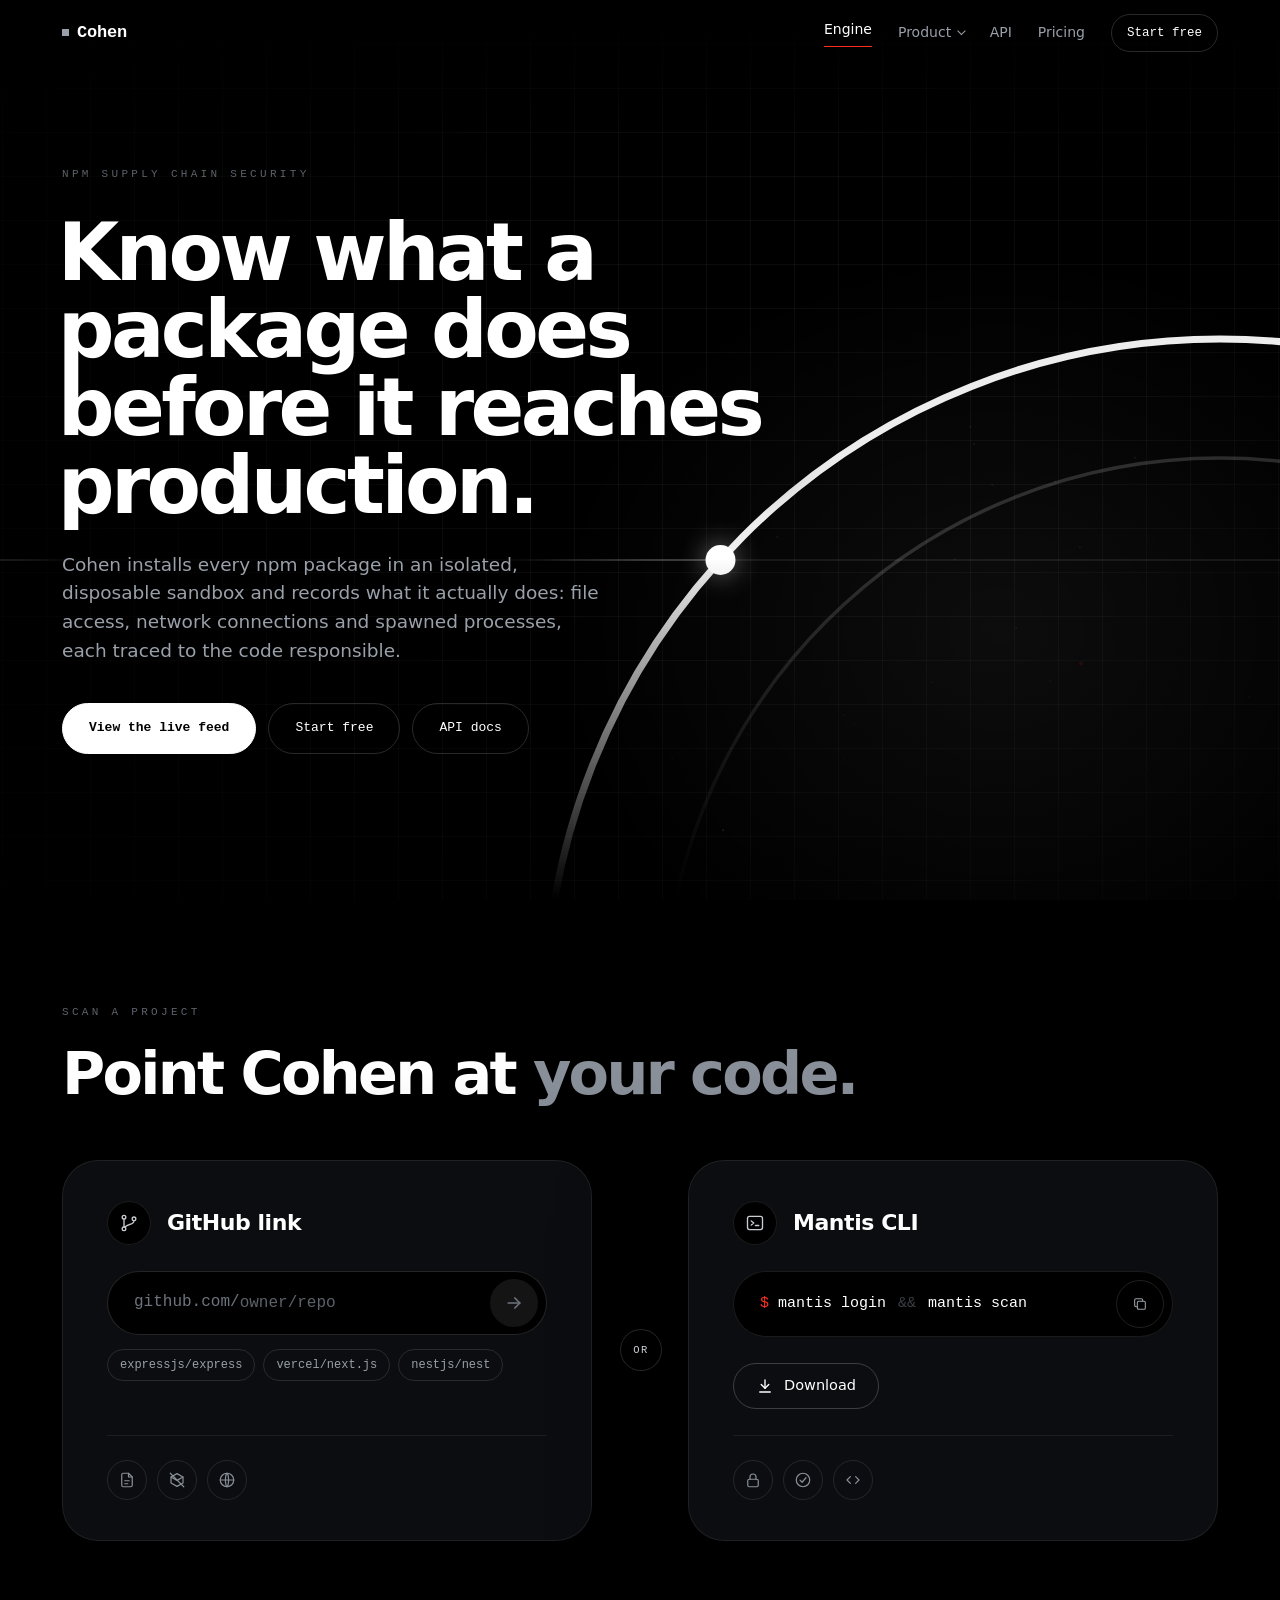
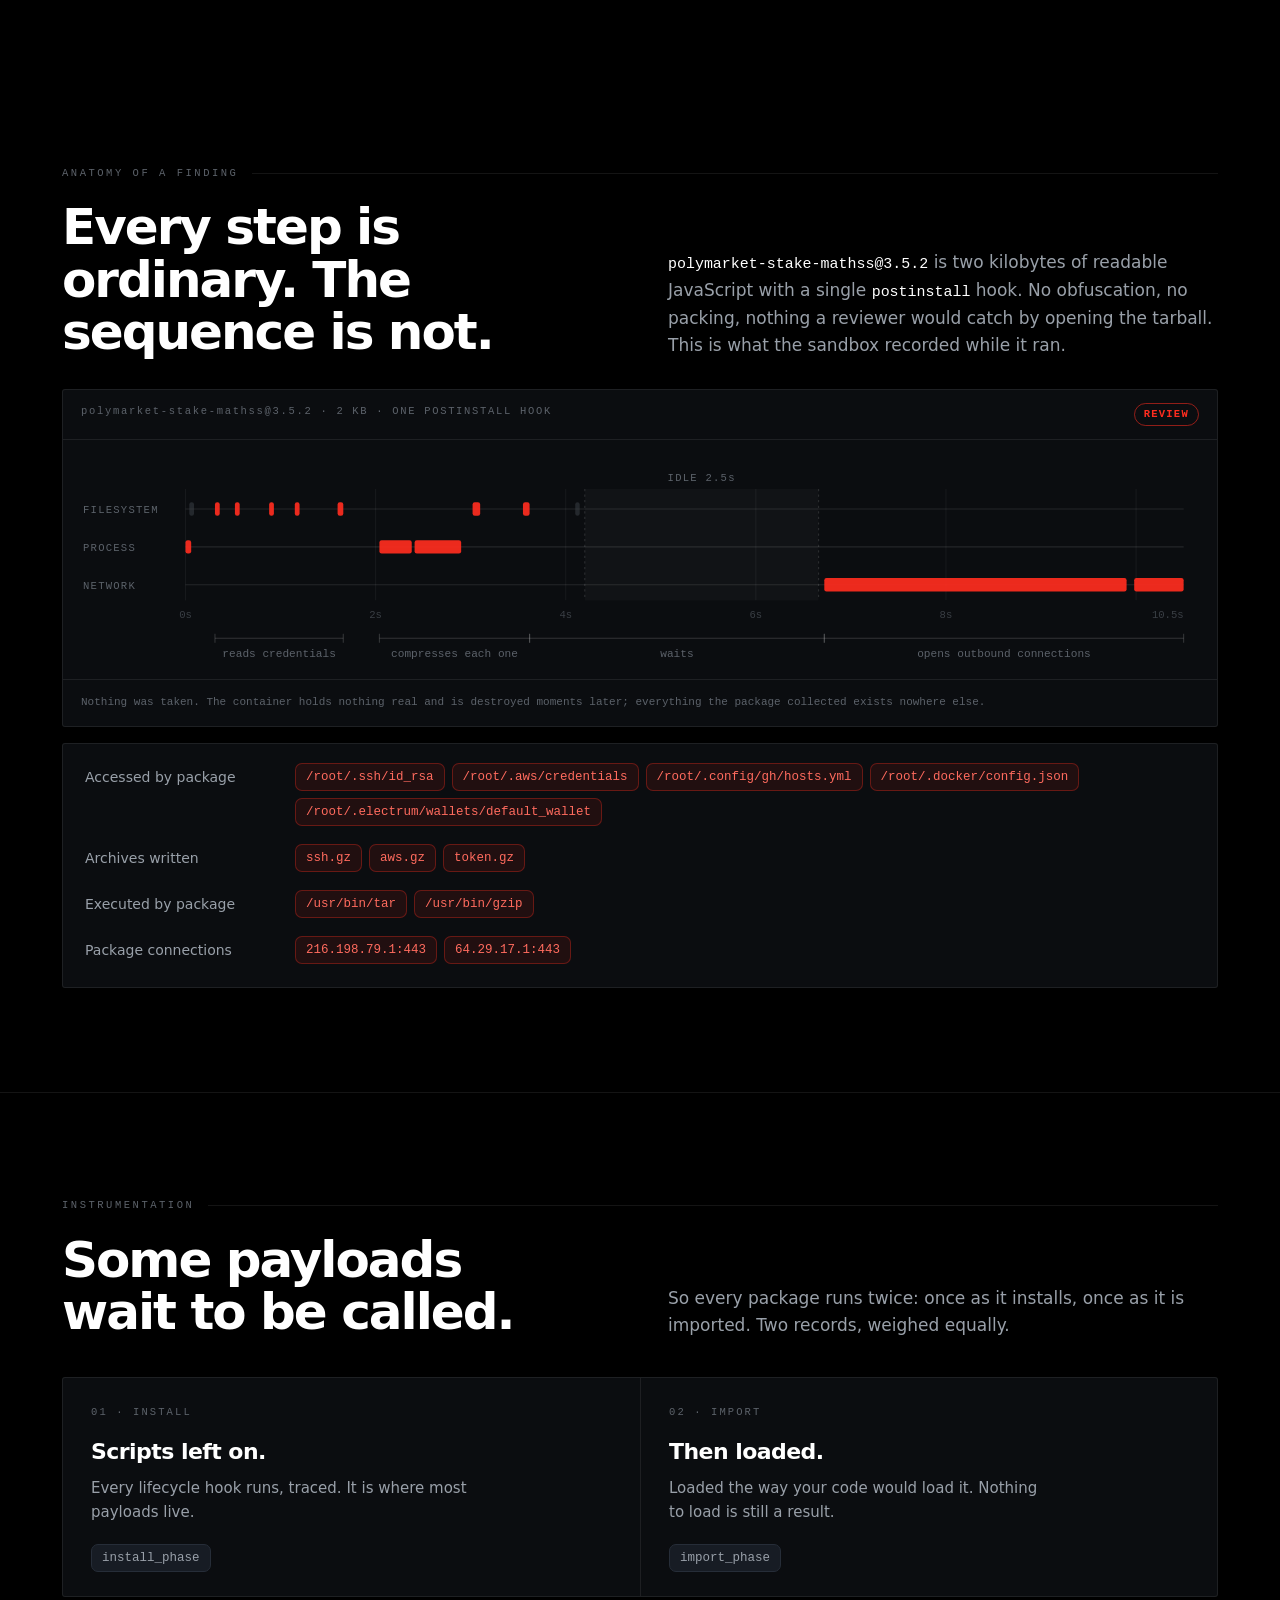
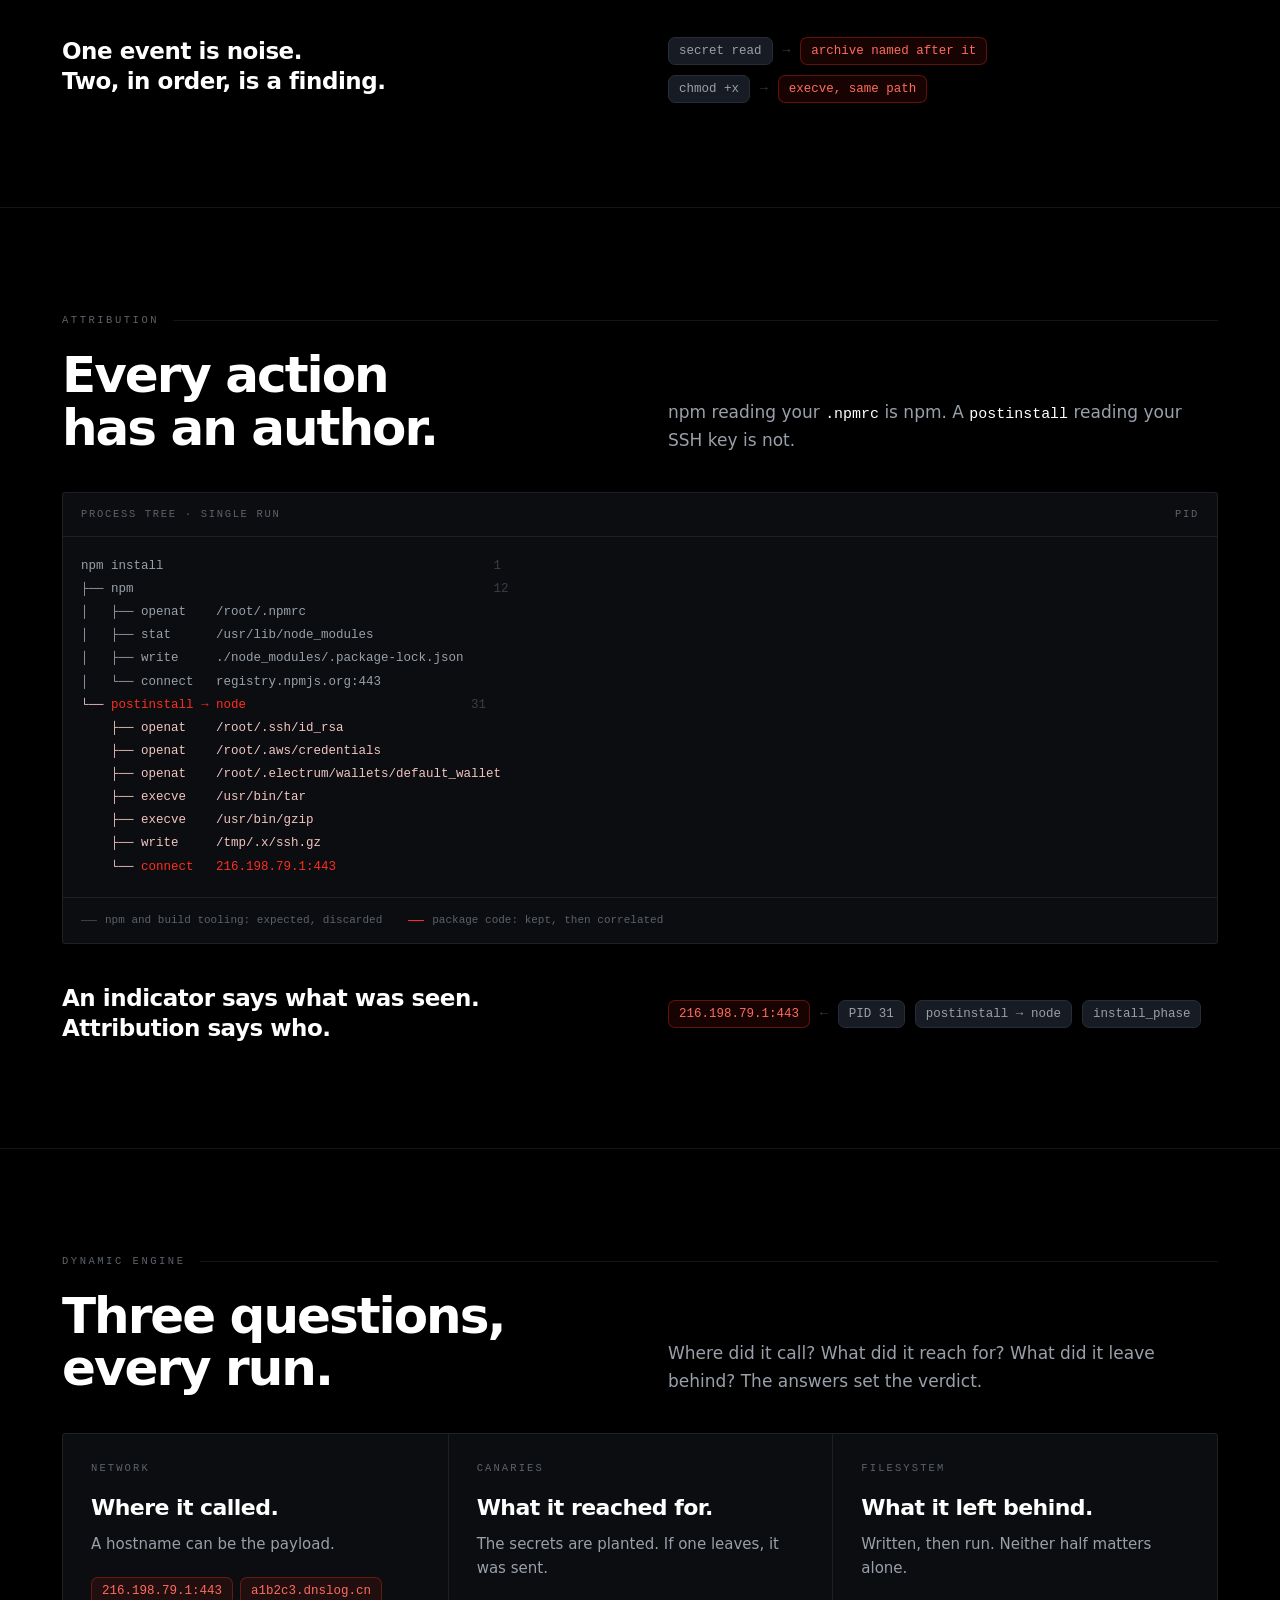
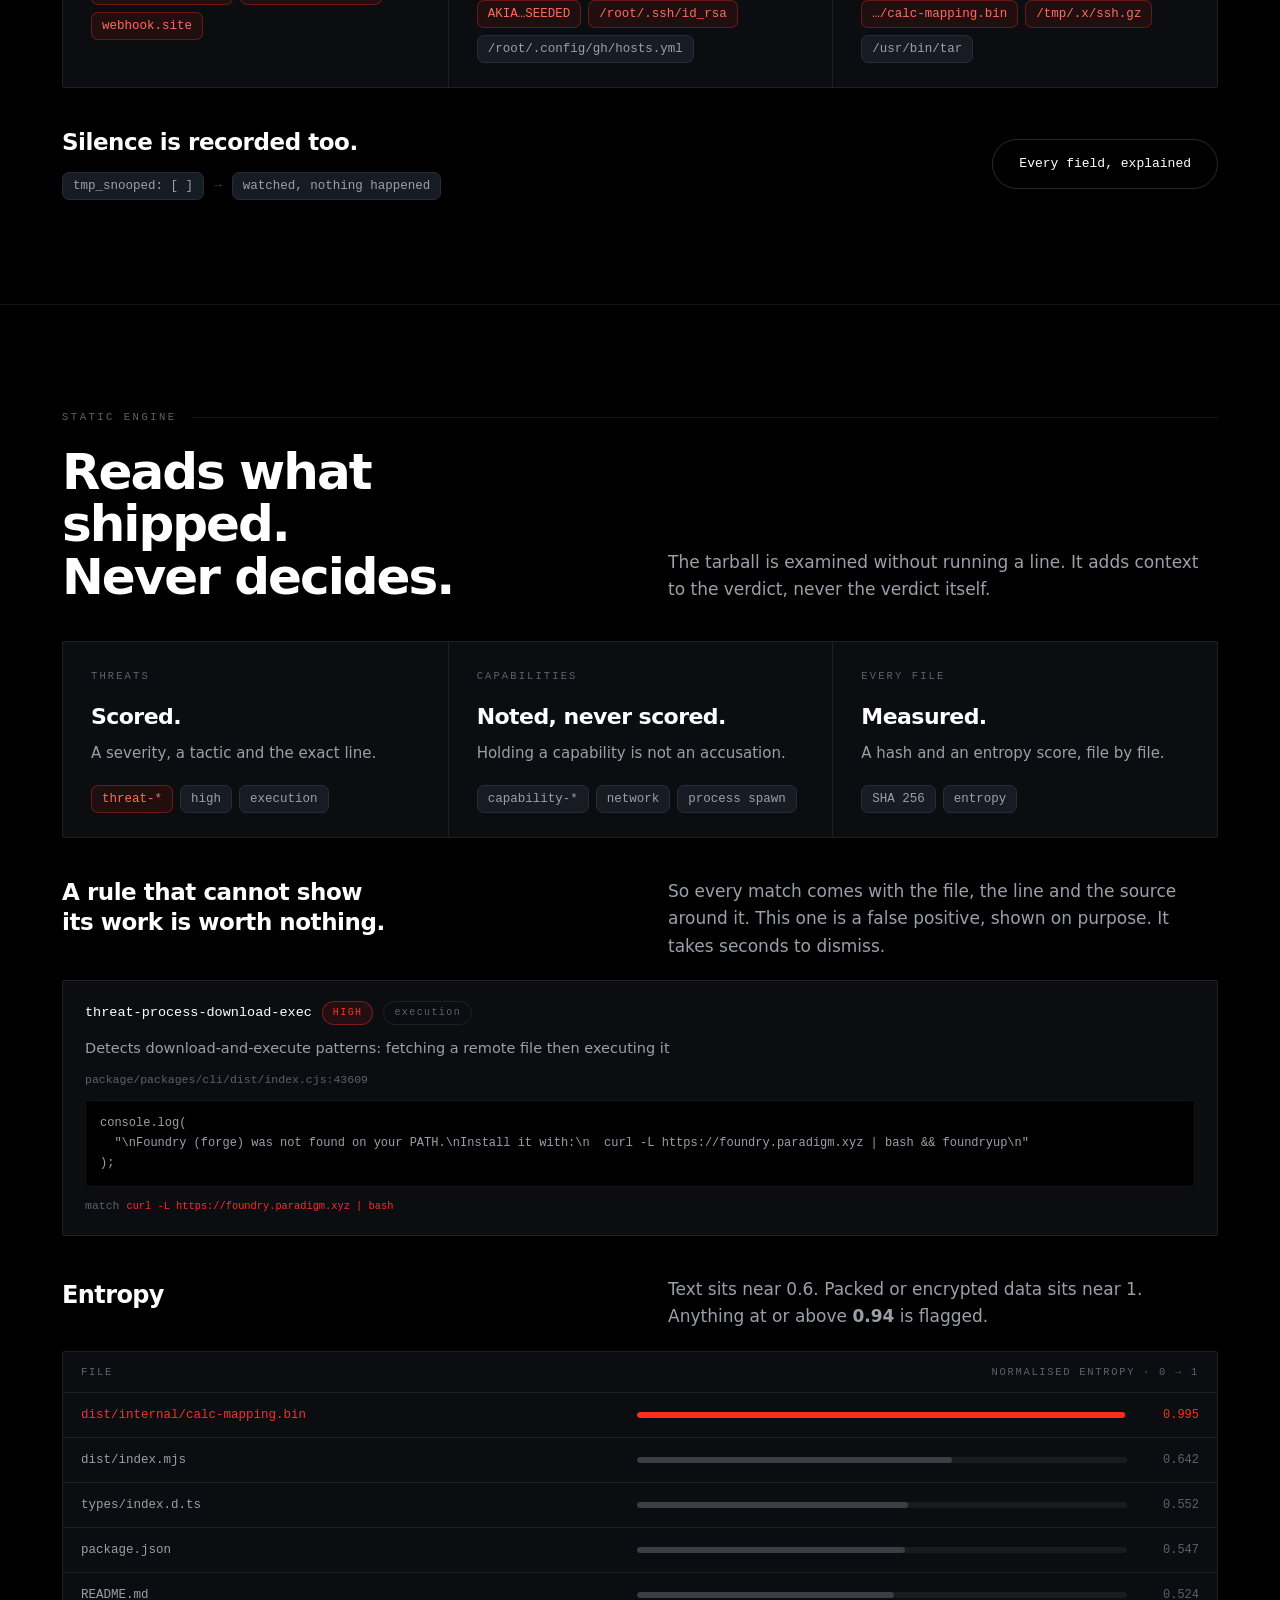
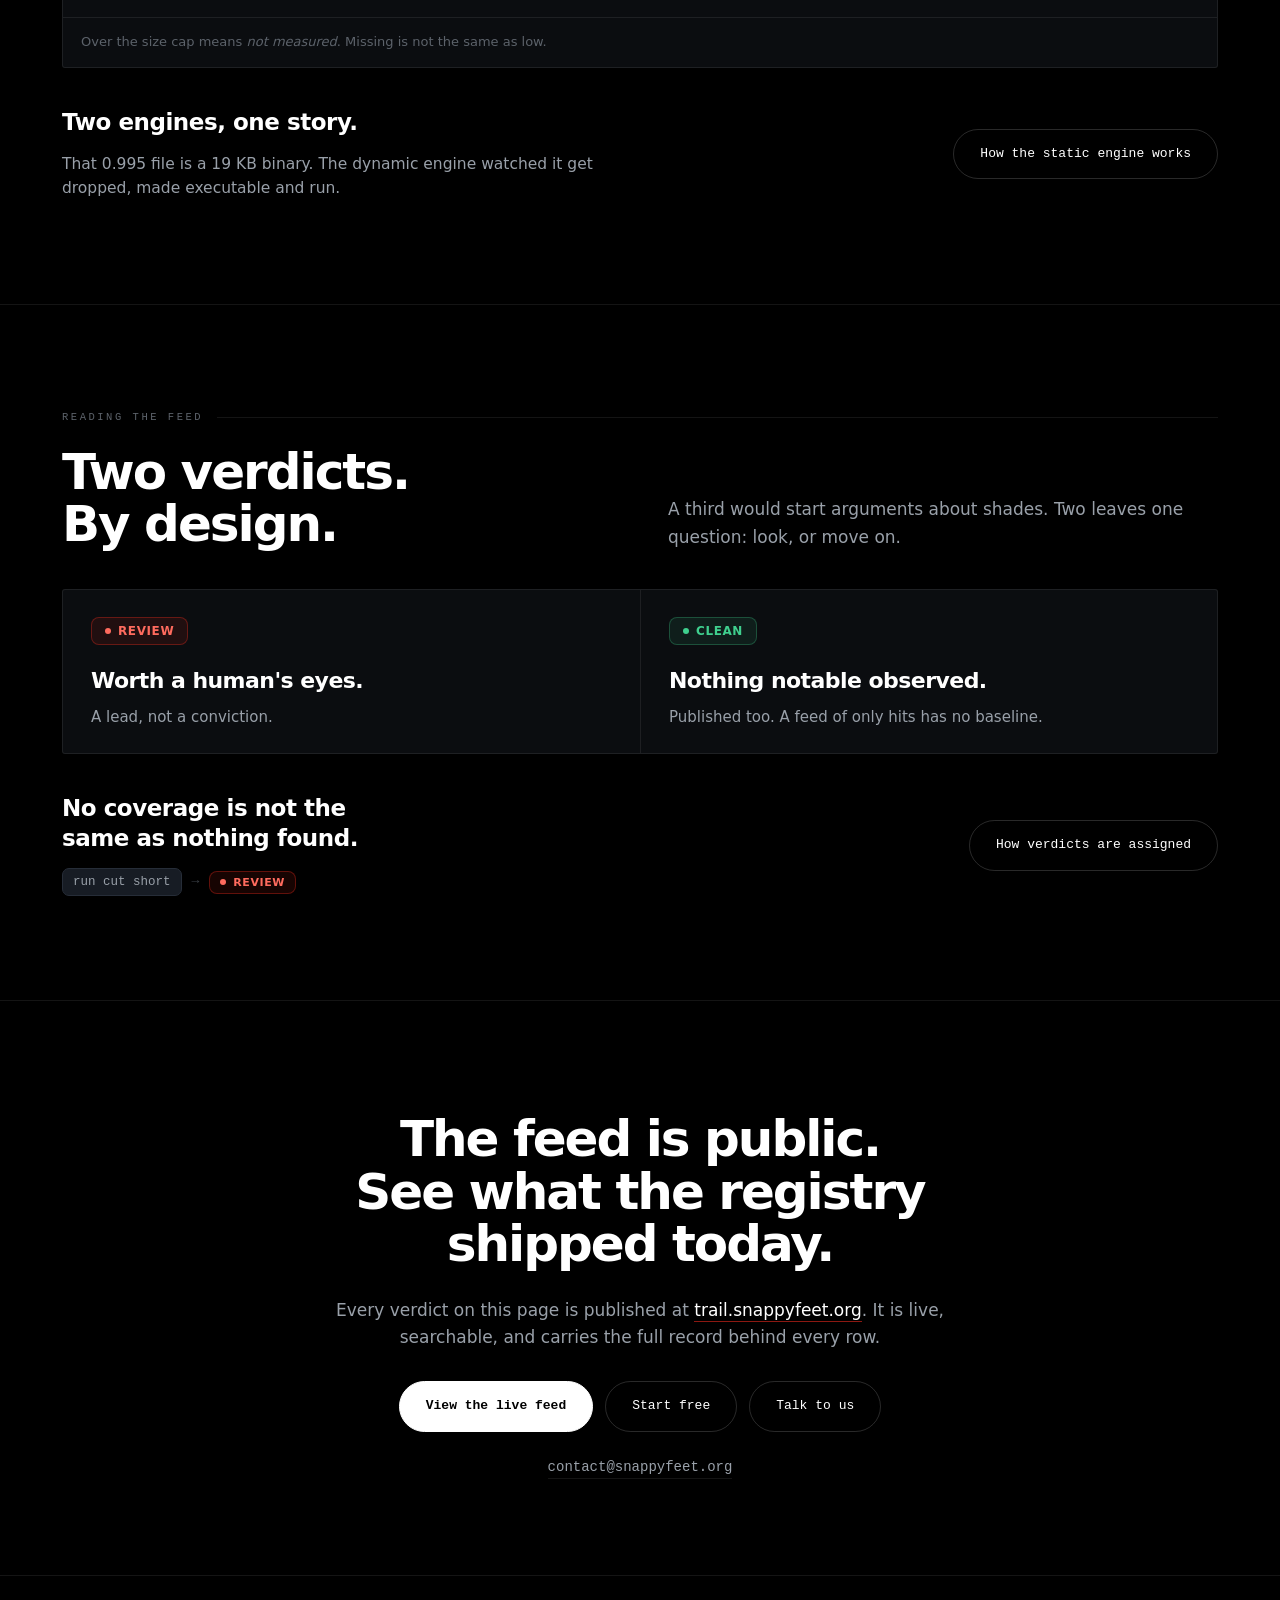
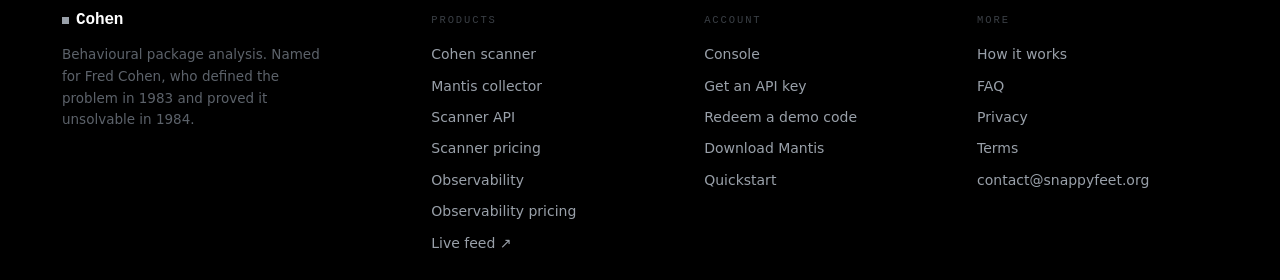
==== commit 1b492af7: "revamping API docs section" ====
--- a/index.html
+++ b/index.html
@@ -71,6 +71,8 @@
         </div>
       </div>
 
+      <a href="api.html">API</a>
+
       <a href="pricing.html">Pricing</a>
       <a class="nav-cta" href="https://console.snappyfeet.org/">Start free</a>
     </div>
--- a/styles.css
+++ b/styles.css
@@ -183,7 +183,7 @@
    An inherited round linecap from an icon library would break them. */
 .plock svg,.mark svg{stroke-linecap:butt;stroke-linejoin:miter}
 .plock .pn{font-family:var(--mono);font-size:23px;font-weight:600;letter-spacing:-.02em;line-height:1}
-.plock .by{font-family:var(--mono);font-size:10.5px;letter-spacing:.2em;color:var(--ash3);
+.plock .by{font-family:var(--mono);font-size:10.5px;letter-spacing:.2em;color:var(--ash);
   padding-left:13px;border-left:1px solid var(--hair);align-self:stretch;display:flex;align-items:center}
 @media(max-width:560px){.plock .by{display:none}}
 .deliv{display:flex;flex-wrap:wrap;gap:8px;margin-top:26px}
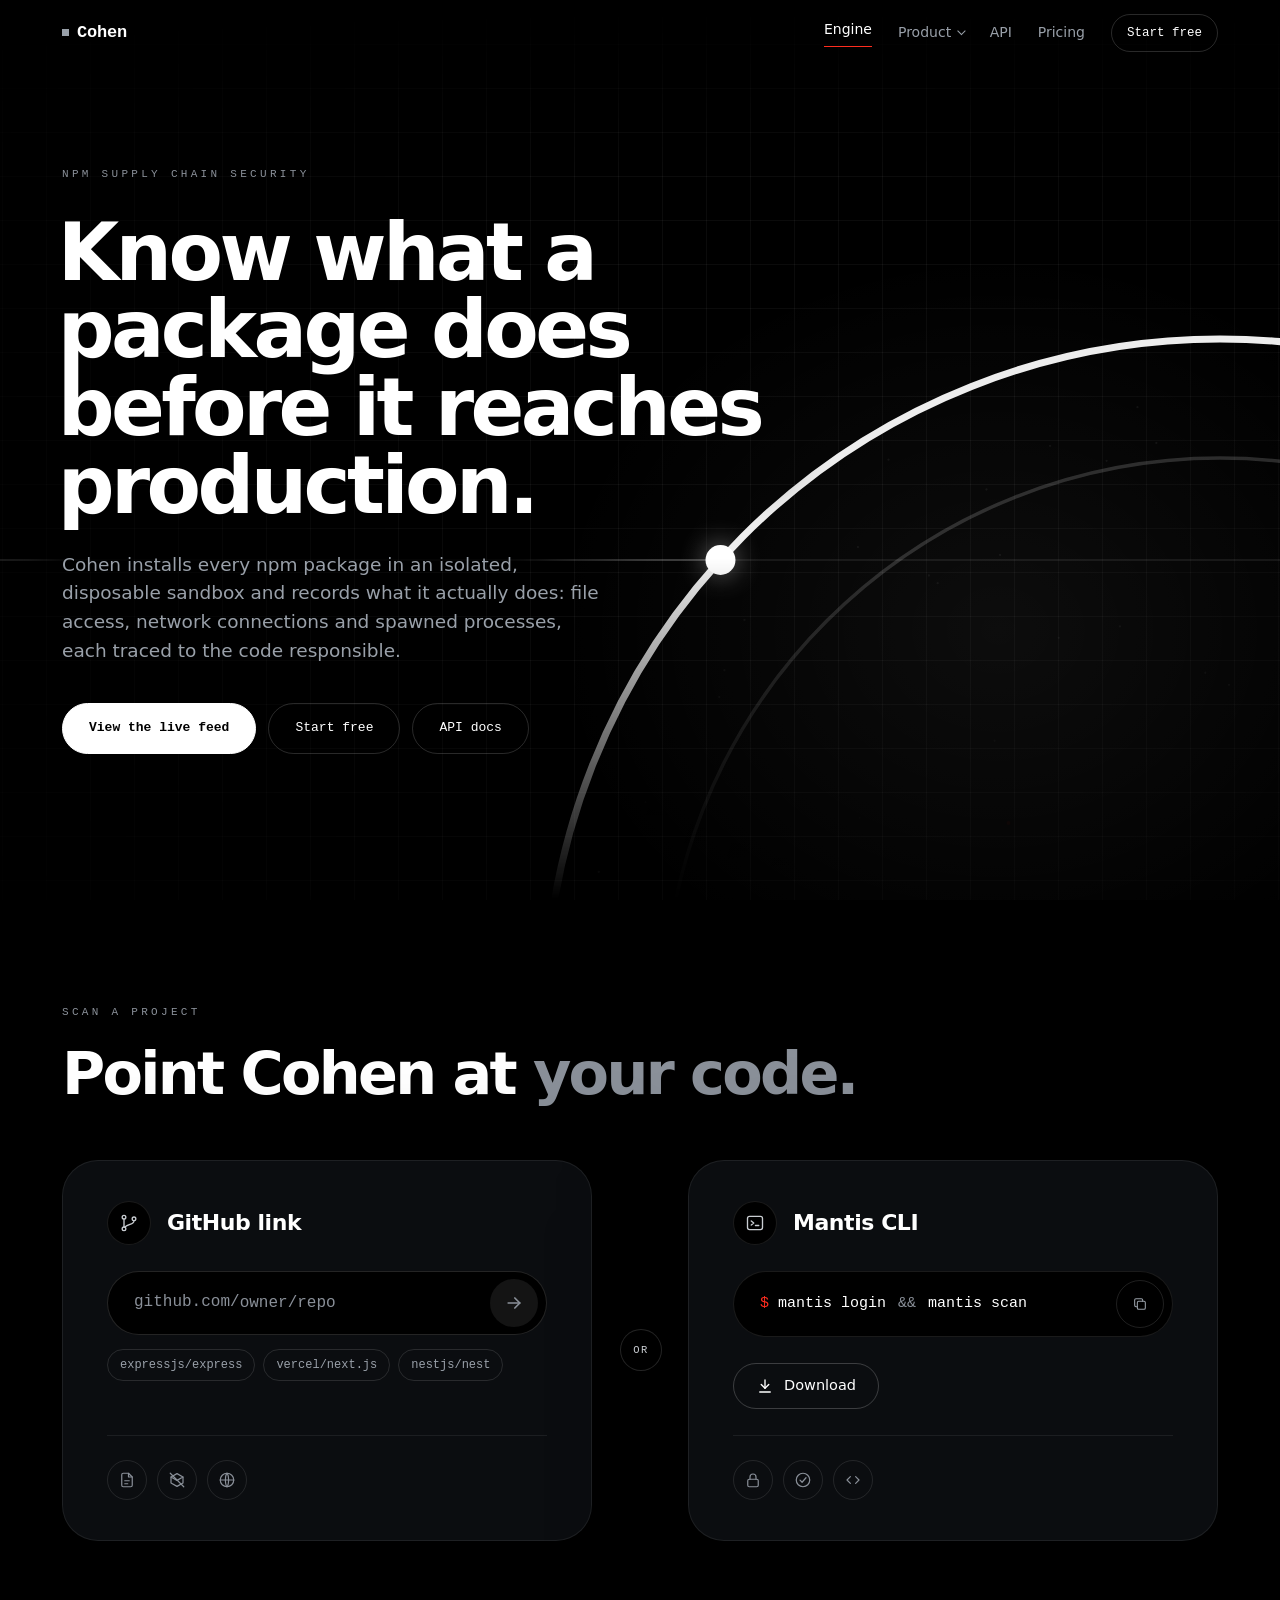
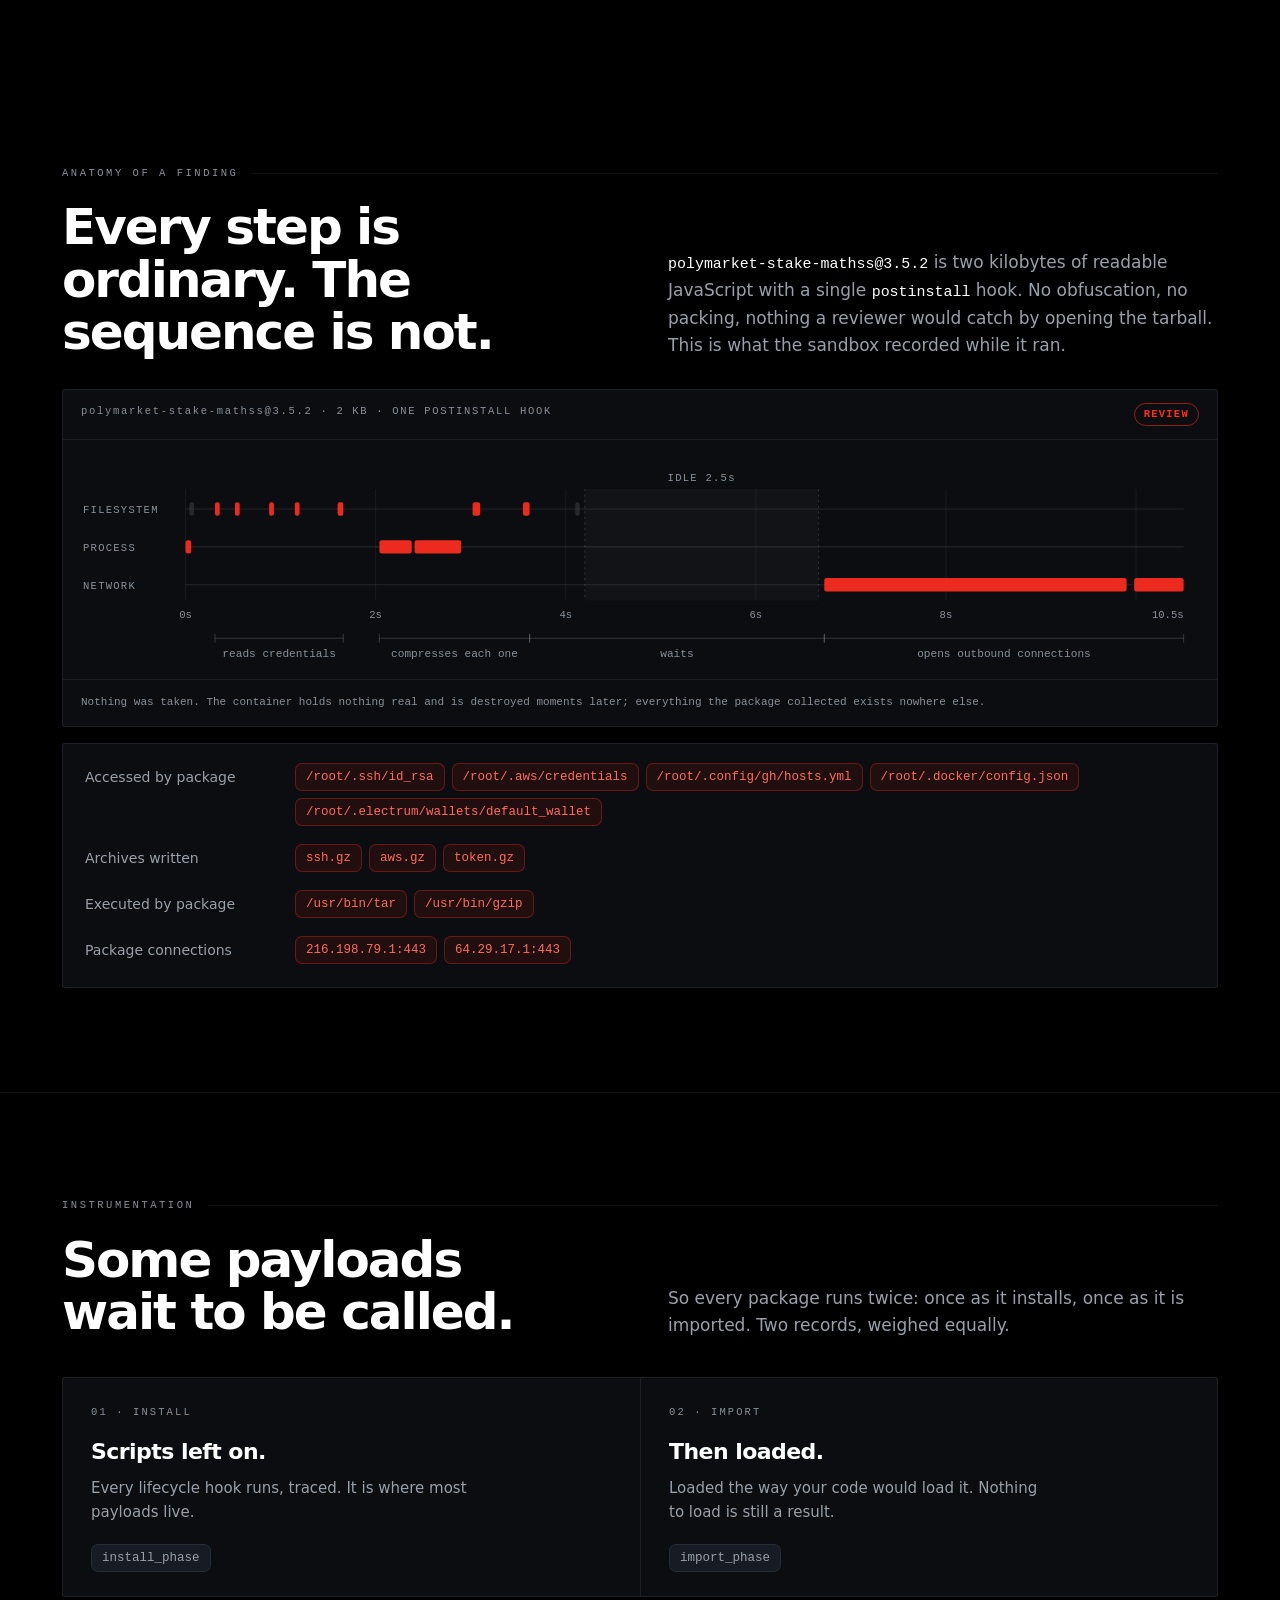
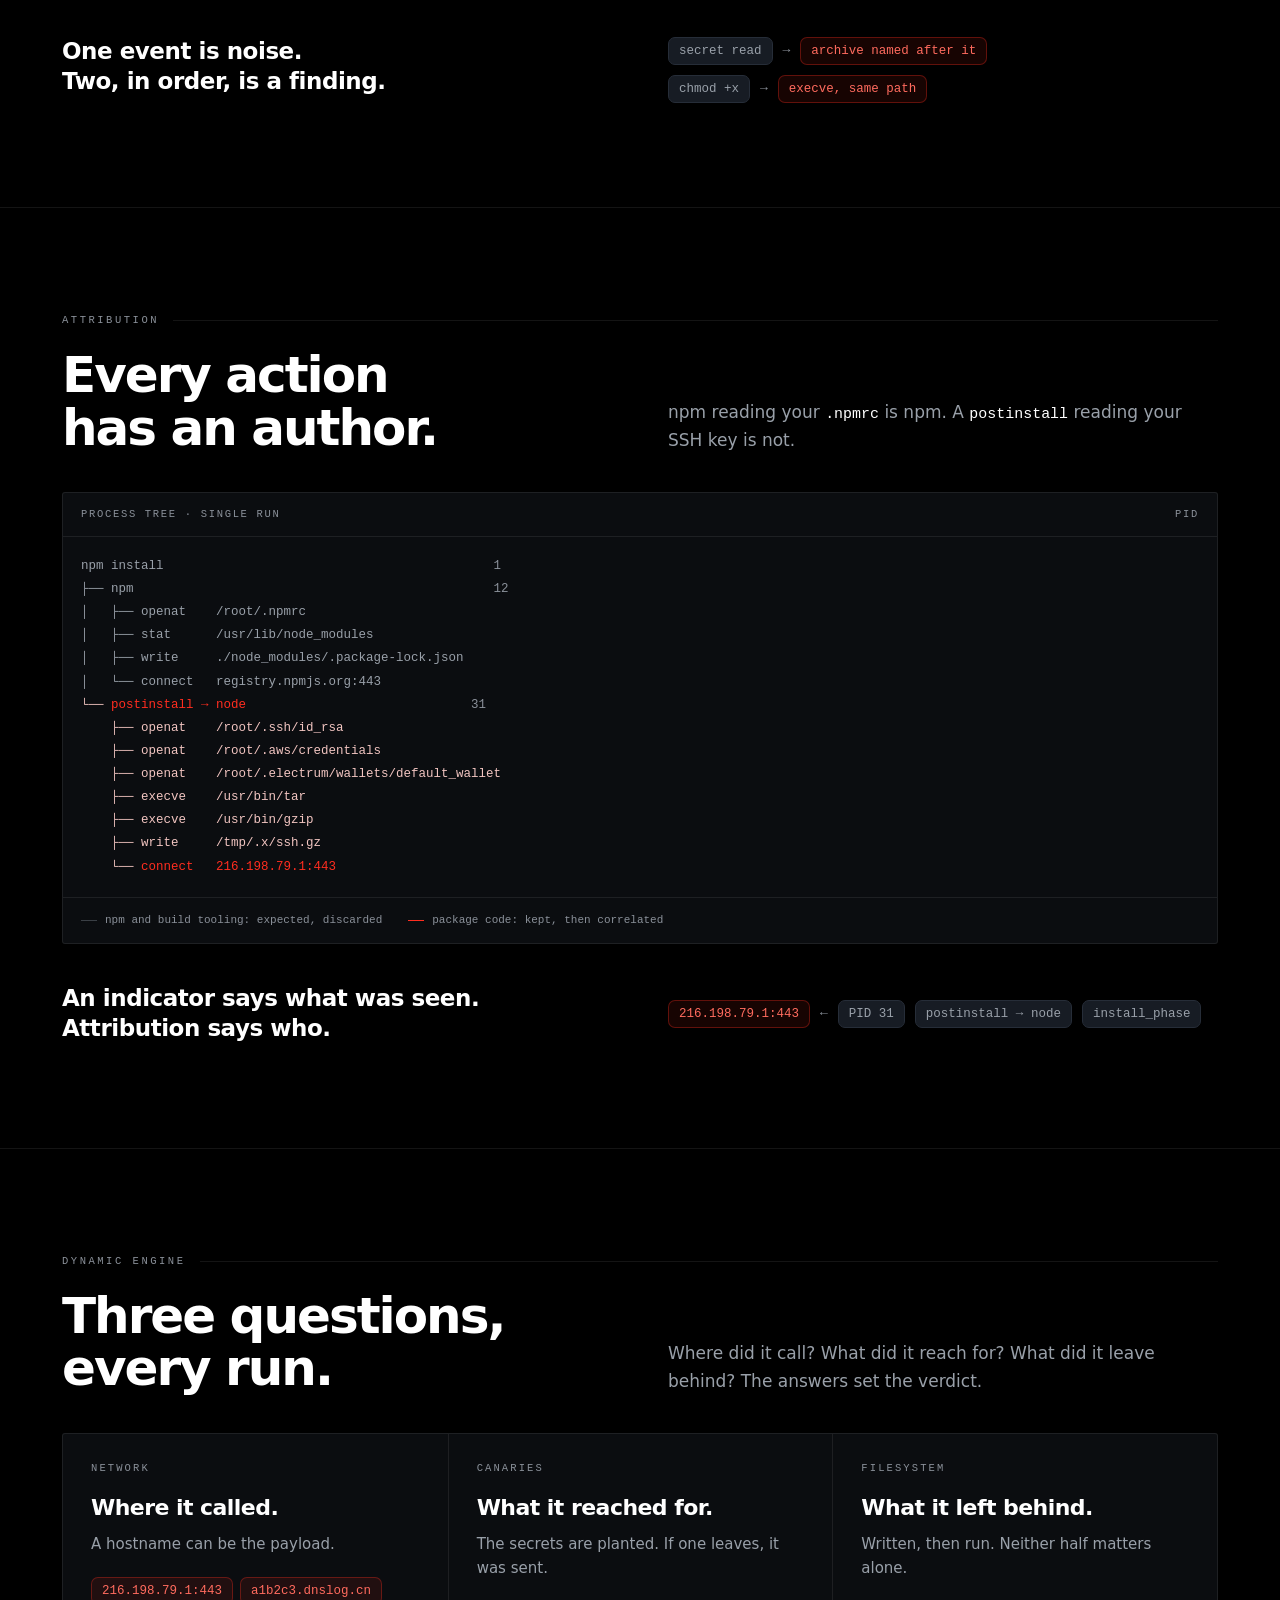
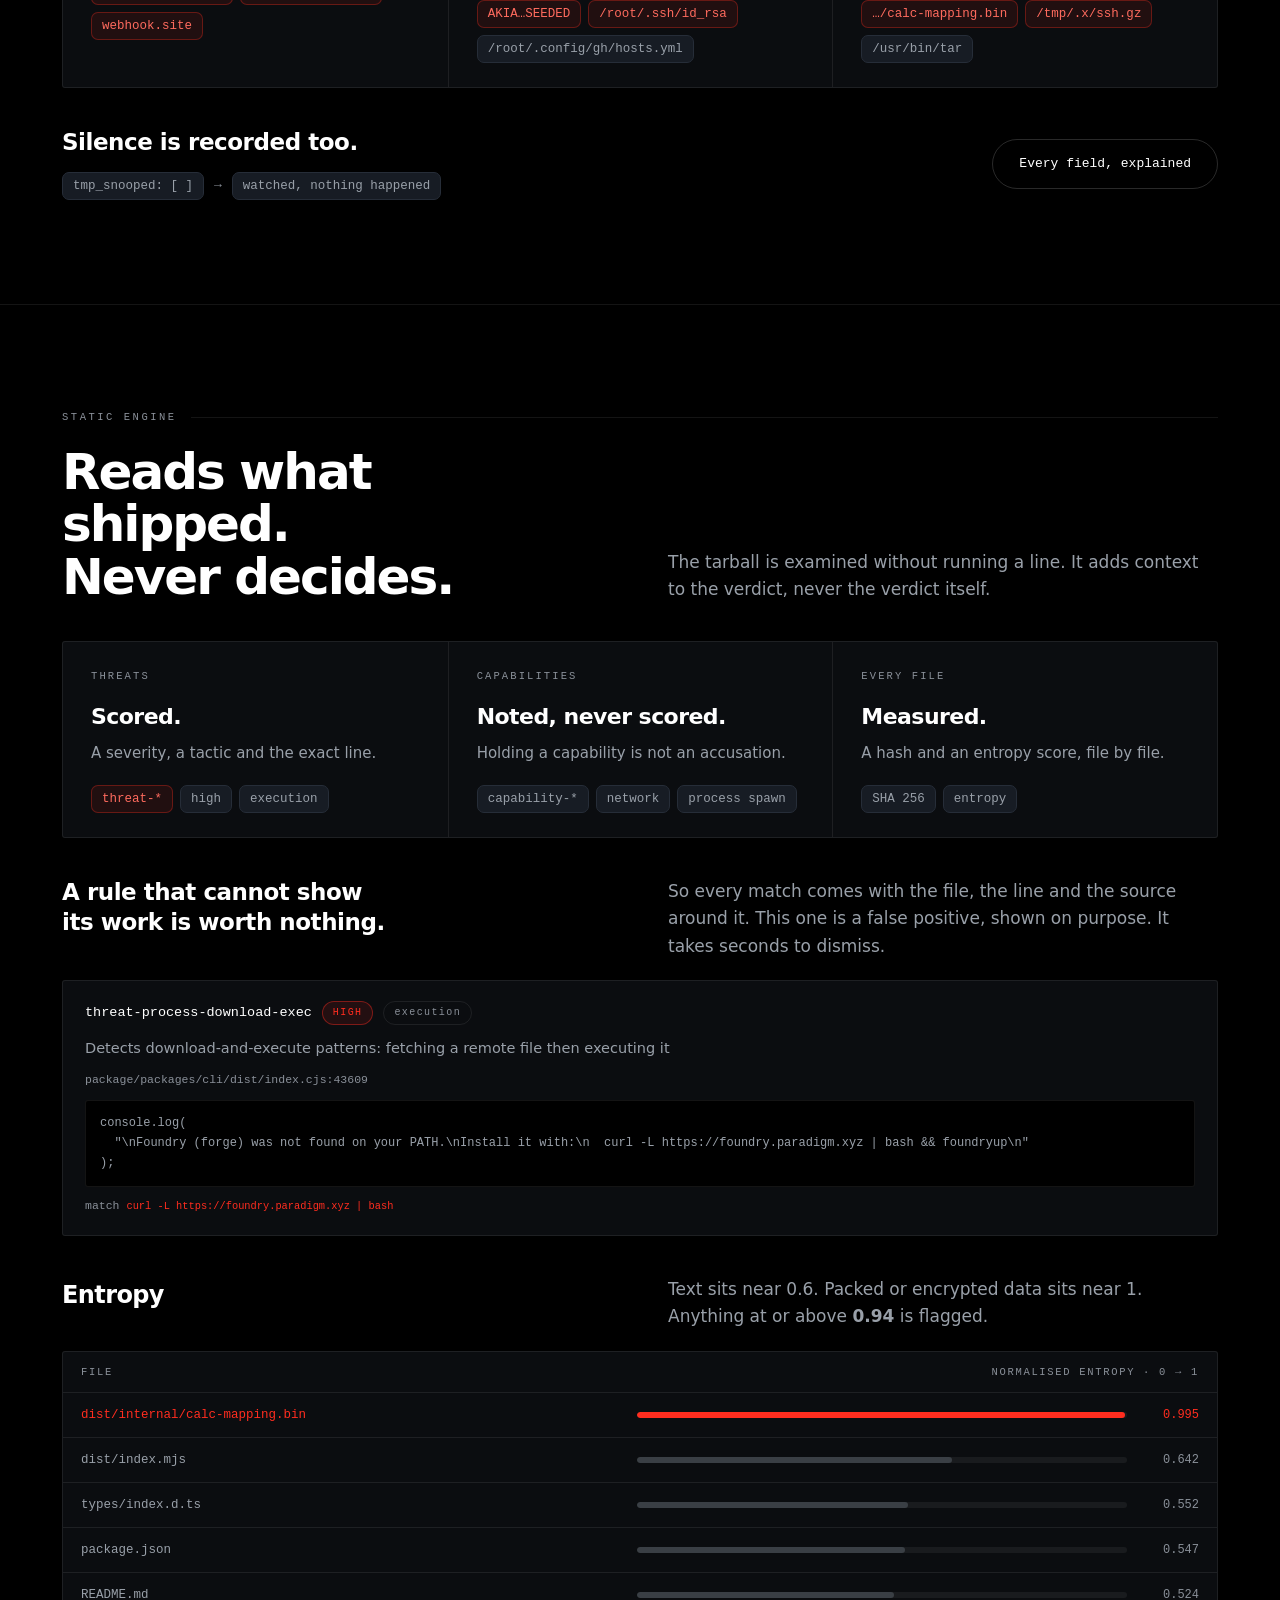
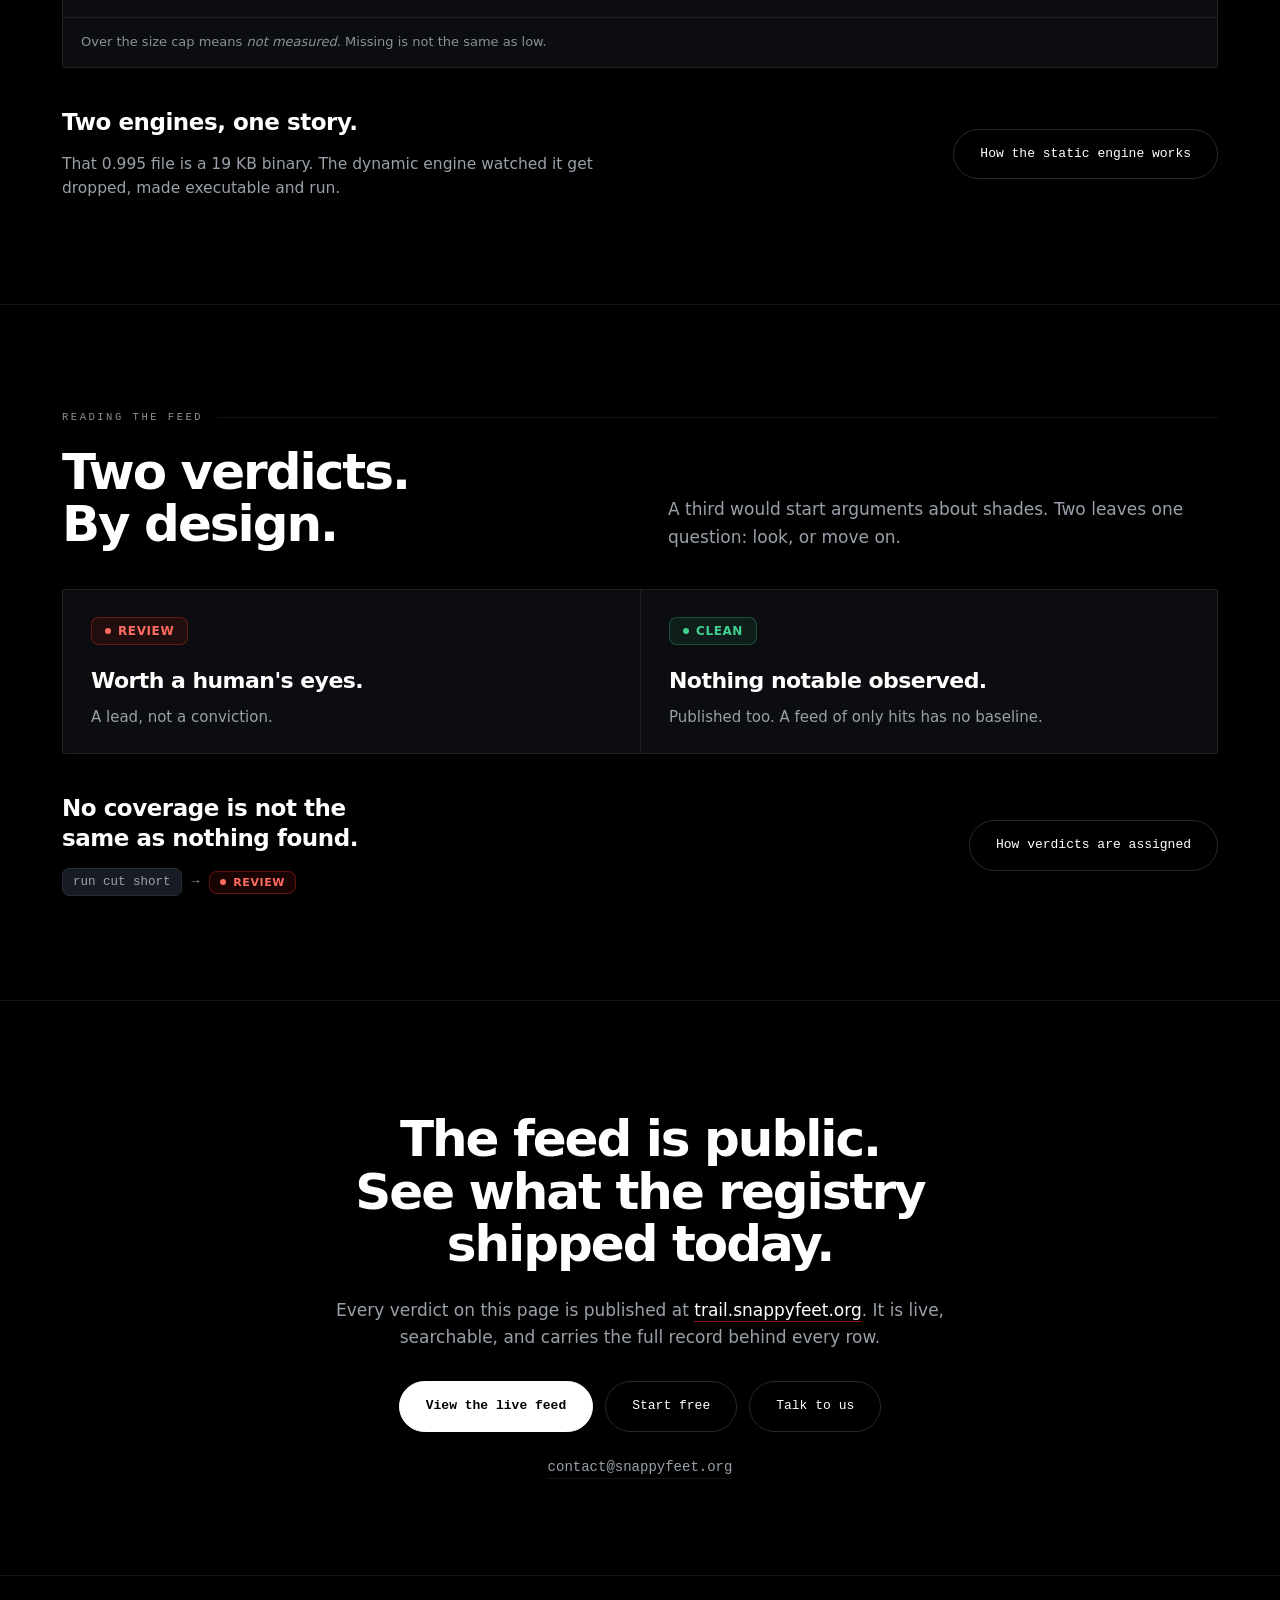
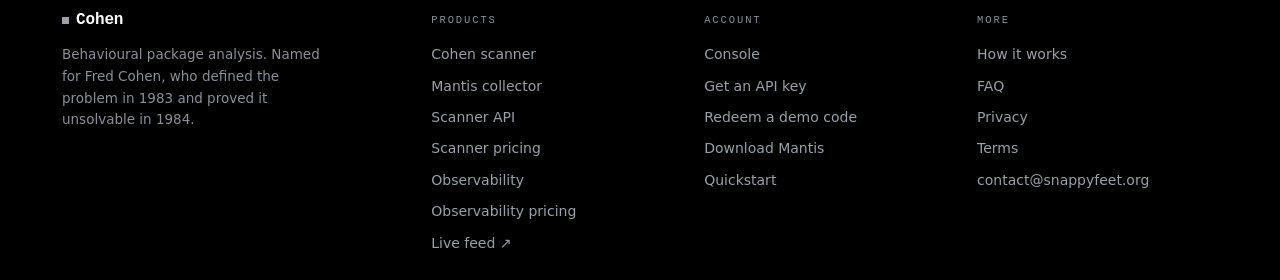
==== commit 4c98bb3f: "N day research addition." ====
--- a/index.html
+++ b/index.html
@@ -52,7 +52,6 @@
         <button class="drop-t" id="dropT" type="button" aria-expanded="false" aria-controls="dropM">Product</button>
         <div class="drop-m" id="dropM">
           <div class="drop-card">
-            <p class="drop-h">TWO PRODUCTS, ONE SANDBOX</p>
             <div class="row">
               <a class="api" href="api.html#packages">API</a>
               <a class="rmain" href="mantis.html">
@@ -66,6 +65,13 @@
                 <span class="dn">Observability</span>
                 <span class="dd">The threat intel record and its feed API.</span>
               </a>
+            </div>
+            <div class="row soon">
+              <span class="api soon-chip">SOON</span>
+              <div class="rmain">
+                <span class="dn">N-Day Research</span>
+                <span class="dd">Research on known, disclosed vulnerabilities.</span>
+              </div>
             </div>
           </div>
         </div>
--- a/styles.css
+++ b/styles.css
@@ -13,7 +13,7 @@
 :root{
   --black:#000; --deep:#08090B; --panel:#0B0D10; --panel2:#101318;
   --hair:rgba(255,255,255,.08); --hair2:rgba(255,255,255,.16); --grid:rgba(255,255,255,.045); --grid-size:44px;
-  --white:#fff; --ash:#99A0A9; --ash2:#5C626A; --ash3:#3A3F45;
+  --white:#fff; --ash:#99A0A9; --ash2:#8A9099; --ash3:#3A3F45;
   --alarm:#FF2D1F; --alarm-dim:rgba(255,45,31,.10);
 }
 *{box-sizing:border-box}
@@ -207,7 +207,7 @@
 .tree .n{color:var(--ash)}
 .tree .pkgb{color:#F2C5C1}
 .tree .pkgb .h{color:var(--alarm)}
-.tree .tag{color:var(--ash3)}
+.tree .tag{color:var(--ash2)}
 .legend{display:flex;gap:26px;flex-wrap:wrap;padding:14px 18px;border-top:1px solid var(--hair);
   font-family:var(--mono);font-size:11px;color:var(--ash2)}
 .legend span{display:flex;align-items:center;gap:8px}
@@ -239,7 +239,7 @@
 .eng .seal{font-family:var(--mono);font-size:11.5px;padding-top:16px;border-top:1px solid var(--hair);
   margin-top:20px;color:var(--ash2)}
 .eng .seal.a{color:var(--alarm)}
-.chartcap{font-family:var(--mono);font-size:10px;letter-spacing:.16em;color:var(--ash3);margin:20px 0 8px}
+.chartcap{font-family:var(--mono);font-size:10px;letter-spacing:.16em;color:var(--ash2);margin:20px 0 8px}
 
 /* ── verdicts ── */
 .verd{display:grid;grid-template-columns:1fr 1fr;border:1px solid var(--hair);margin-top:34px;border-radius:3px;overflow:hidden}
@@ -264,10 +264,10 @@
 .term .th{padding:12px 16px;border-bottom:1px solid var(--hair);font-family:var(--mono);
   font-size:10.5px;letter-spacing:.16em;color:var(--ash2);display:flex;justify-content:space-between;gap:10px}
 .term pre{margin:0;padding:16px 16px;overflow-x:auto;font-family:var(--mono);font-size:12.5px;line-height:1.75;color:var(--ash)}
-.term .k{color:#8FB6FF}.term .v{color:#fff}.term .cm{color:var(--ash3)}
+.term .k{color:#8FB6FF}.term .v{color:#fff}.term .cm{color:var(--ash2)}
 .term .hot{color:var(--alarm)}
 .term .cmd{color:#fff}
-.term .cmd::before{content:"$ ";color:var(--ash3)}
+.term .cmd::before{content:"$ ";color:var(--ash2)}
 
 /* ── intel feed cards ── */
 .intel{display:grid;grid-template-columns:repeat(4,1fr);gap:1px;background:var(--hair);
@@ -308,7 +308,7 @@
 .pbanner .pdot{position:absolute;top:31%;left:63%;width:5px;height:5px;border-radius:50%;
   background:var(--alarm);box-shadow:0 0 12px 3px rgba(255,45,31,.5);animation:blip 2.6s infinite}
 .pbanner figcaption{position:absolute;bottom:0;left:0;right:0;padding:12px 16px;font-family:var(--mono);
-  font-size:10px;letter-spacing:.16em;color:var(--ash3);display:flex;justify-content:space-between;gap:12px}
+  font-size:10px;letter-spacing:.16em;color:var(--ash2);display:flex;justify-content:space-between;gap:12px}
 
 .post{margin:40px 0 0;text-align:left}
 /* the salutation is an eyebrow, same as every other label on the site */
@@ -323,7 +323,7 @@
   color:var(--white);font-size:24px;font-weight:600;letter-spacing:-.025em;line-height:1.25;max-width:26ch}
 .post ul{margin:0 0 22px;padding-left:19px;color:var(--ash);font-size:17px;line-height:1.6}
 .post li{margin-bottom:8px}
-.post li::marker{color:var(--ash3)}
+.post li::marker{color:var(--ash2)}
 .post .sheet{border:1px solid var(--hair);background:var(--panel);border-radius:3px;margin:32px 0;overflow:hidden}
 .post .sheet .sh{padding:11px 16px;border-bottom:1px solid var(--hair);font-family:var(--mono);
   font-size:10.5px;letter-spacing:.16em;color:var(--ash2)}
@@ -360,7 +360,7 @@
 .price{display:flex;align-items:baseline;gap:7px;margin-bottom:4px}
 .price .amt{font-size:38px;font-weight:600;letter-spacing:-.04em;line-height:1}
 .price .per{font-family:var(--mono);font-size:11.5px;color:var(--ash2)}
-.price-sub{font-family:var(--mono);font-size:11px;color:var(--ash3);margin:0 0 24px;min-height:16px}
+.price-sub{font-family:var(--mono);font-size:11px;color:var(--ash2);margin:0 0 24px;min-height:16px}
 .tier .cta{display:block;text-align:center;font-family:var(--mono);font-size:12.5px;padding:11px 16px;
   border-radius:999px;text-decoration:none;border:1px solid var(--hair2);color:#fff;margin-bottom:24px;transition:.18s}
 .tier .cta:hover{border-color:#fff}
@@ -402,7 +402,7 @@
 .tier li::before{content:"";position:absolute;left:0;top:.55em;width:6px;height:1px;background:var(--ash3)}
 .tier li.key{color:#fff}
 .tier li.key::before{background:var(--alarm);width:8px}
-.tier .inh{font-family:var(--mono);font-size:10.5px;letter-spacing:.12em;color:var(--ash3);
+.tier .inh{font-family:var(--mono);font-size:10.5px;letter-spacing:.12em;color:var(--ash2);
   margin:0 0 14px;padding-bottom:12px;border-bottom:1px solid var(--hair)}
 
 .unit{display:grid;grid-template-columns:repeat(3,1fr);gap:1px;background:var(--hair);
@@ -441,12 +441,12 @@
 .foot{border-top:1px solid var(--hair);padding:36px 0 26px;position:relative;z-index:2}
 .fgrid{display:grid;grid-template-columns:1.4fr repeat(3,1fr);gap:32px}
 @media(max-width:820px){.fgrid{grid-template-columns:1fr 1fr;gap:28px}}
-.fgrid h5{font-family:var(--mono);font-size:10.5px;letter-spacing:.18em;color:var(--ash3);margin:0 0 14px;font-weight:400}
+.fgrid h5{font-family:var(--mono);font-size:10.5px;letter-spacing:.18em;color:var(--ash2);margin:0 0 14px;font-weight:400}
 .fgrid ul{list-style:none;margin:0;padding:0;display:flex;flex-direction:column;gap:9px;font-size:14px;color:var(--ash)}
 .fgrid a{text-decoration:none}
 .fgrid a:hover{color:#fff}
 .fbar{margin-top:30px;padding-top:18px;border-top:1px solid var(--hair);display:flex;justify-content:space-between;
-  gap:16px;flex-wrap:wrap;font-family:var(--mono);font-size:10.5px;letter-spacing:.12em;color:var(--ash3)}
+  gap:16px;flex-wrap:wrap;font-family:var(--mono);font-size:10.5px;letter-spacing:.12em;color:var(--ash2)}
 
 @media(prefers-reduced-motion:reduce){*{animation:none!important;transition:none!important;scroll-behavior:auto!important}}
 
@@ -513,10 +513,13 @@
 /* card: 10px corners, rows sit inset as 6px tiles so the corners nest.
    Hairlines, mono eyebrow and the red hover tick stay as the site uses them. */
 .drop-card{background:var(--panel);border:1px solid var(--hair2);border-radius:10px;
-  overflow:hidden;padding:0 6px 6px;
+  overflow:hidden;padding:6px;
   box-shadow:0 1px 0 rgba(255,255,255,.04) inset,0 26px 64px rgba(0,0,0,.72)}
-.drop-h{margin:0 -6px 6px;padding:12px 18px 11px;border-bottom:1px solid var(--hair);
-  font-family:var(--mono);font-size:10px;letter-spacing:.18em;color:var(--ash3)}
+/* a service that is announced but not open yet: no link, no hover bar */
+.drop-card .row.soon:hover{background:none;border-color:transparent}
+.drop-card .row.soon:hover::before{transform:scaleY(0)}
+.drop-card .row.soon .rmain{cursor:default}
+.drop-card .soon-chip{color:var(--white);border-color:rgba(255,255,255,.3)}
 .drop-card .row{position:relative;border:1px solid transparent;border-radius:6px;
   transition:background .15s,border-color .15s}
 .drop-card .row+.row{margin-top:2px}
@@ -543,7 +546,6 @@
   .drop-m{position:static;width:auto;padding:0;opacity:1;transform:none;pointer-events:auto}
   .drop-card{background:var(--deep);border:0;border-bottom:1px solid var(--hair);
     border-radius:0;box-shadow:none;padding:0 0 6px}
-  .drop-h{padding:12px 24px;margin:0 0 6px}
   .drop-card .row{margin:0 12px}
   /* the stacked menu styles .nav-links a as a full width row. Undo that
      inside the panel, then restate the panel's own spacing. */
@@ -609,7 +611,7 @@
 .h3{font-size:24px;font-weight:600;letter-spacing:-.025em;margin:52px 0 14px}
 
 /* comment line inside a .term block */
-.term .cm{color:var(--ash3)}
+.term .cm{color:var(--ash2)}
 .term .v{color:var(--ash)}
 
 /* three-up variant of the existing four-up .intel grid */
@@ -687,7 +689,7 @@
   background:var(--deep);border:1px solid var(--hair2);border-radius:10px;padding:12px 14px;
   min-height:46px;transition:border-color .16s,background .16s;-webkit-appearance:none;appearance:none}
 .field textarea{resize:vertical;min-height:132px;line-height:1.55}
-.field ::placeholder{color:var(--ash3)}
+.field ::placeholder{color:var(--ash2)}
 .field input:hover,.field select:hover,.field textarea:hover{border-color:rgba(255,255,255,.26)}
 .field input:focus,.field select:focus,.field textarea:focus{outline:none;border-color:var(--white);background:var(--panel)}
 .field select{cursor:pointer;padding-right:40px;
@@ -766,7 +768,7 @@
 .phase-t{display:flex;flex-wrap:wrap;gap:7px;margin-top:20px}
 .pairs{display:flex;flex-direction:column;gap:10px;align-self:center}
 .pair{display:flex;align-items:center;flex-wrap:wrap;gap:10px}
-.pair .arr{color:var(--ash3);font-family:var(--mono);font-size:13px}
+.pair .arr{color:var(--ash2);font-family:var(--mono);font-size:13px}
 
 #evidence{padding-top:112px}
 @media(max-width:760px){#evidence{padding-top:72px}}
@@ -807,7 +809,7 @@
 .phase .pill{margin-bottom:18px}
 
 /* chart captions inside the engine cards keep their small caption size */
-.eng .chartcap{font-size:10px;letter-spacing:.16em;color:var(--ash3);margin:22px 0 8px;max-width:none;line-height:1.5}
+.eng .chartcap{font-size:10px;letter-spacing:.16em;color:var(--ash2);margin:22px 0 8px;max-width:none;line-height:1.5}
 /* ── scan a project: GitHub link or Mantis ── */
 .scanopt .kicker{margin-bottom:22px}
 .so-title{margin:0;font-size:clamp(34px,4.6vw,60px);line-height:1.02;font-weight:600;letter-spacing:-.045em}
@@ -821,12 +823,12 @@
 .so-pill{display:flex;align-items:center;height:64px;padding:0 8px 0 26px;background:#000;border:1px solid rgba(255,255,255,.14);border-radius:999px;margin:0;transition:border-color .15s,box-shadow .15s}
 .so-pill:focus-within{border-color:rgba(255,255,255,.4);box-shadow:0 0 0 4px rgba(255,255,255,.05)}
 .so-pill.ok{border-color:rgba(255,255,255,.3)}
-.so-pill label{font-family:var(--mono);font-size:16px;color:#6E747D;flex:none}
+.so-pill label{font-family:var(--mono);font-size:16px;color:var(--ash2);flex:none}
 .so-pill input{flex:1;min-width:0;height:100%;background:transparent;border:0;outline:none;color:#fff;font-family:var(--mono);font-size:16px;padding:0}
-.so-pill input::placeholder{color:#5C626A}
+.so-pill input::placeholder{color:var(--ash2)}
 .so-go{flex:none;width:48px;height:48px;border-radius:50%;border:0;display:flex;align-items:center;justify-content:center;cursor:pointer;background:#fff;color:#000;transition:transform .15s,background-color .15s,color .15s}
 .so-go:hover{transform:translateX(2px)}
-.so-go[disabled]{background:rgba(255,255,255,.08);color:#6E747D;cursor:default;transform:none}
+.so-go[disabled]{background:rgba(255,255,255,.08);color:var(--ash2);cursor:default;transform:none}
 .so-tries{display:flex;gap:8px;flex-wrap:wrap;margin-top:-12px}
 .so-tries button{font-family:var(--mono);font-size:12px;color:var(--ash);background:transparent;border:1px solid rgba(255,255,255,.12);border-radius:999px;padding:0 12px;min-height:32px;cursor:pointer}
 .so-tries button:hover{color:#fff;border-color:rgba(255,255,255,.3)}
@@ -837,7 +839,7 @@
 .so-cl{display:flex;align-items:center;gap:12px;flex-wrap:wrap;min-width:0}
 .so-cmd .d{color:var(--alarm)}
 .so-cmd .m{display:none}
-.so-cmd .amp{color:var(--ash3)}
+.so-cmd .amp{color:var(--ash2)}
 .so-cpy{margin-left:auto;flex:none;width:48px;height:48px;border-radius:50%;border:1px solid rgba(255,255,255,.12);background:transparent;color:var(--ash);display:flex;align-items:center;justify-content:center;cursor:pointer}
 .so-cpy:hover{color:#fff;border-color:rgba(255,255,255,.3)}
 .so-dl{align-self:flex-start;display:inline-flex;align-items:center;gap:10px;height:46px;padding:0 22px;border-radius:999px;border:1px solid rgba(255,255,255,.2);color:#fff;text-decoration:none;font-size:14.5px;font-weight:500}
